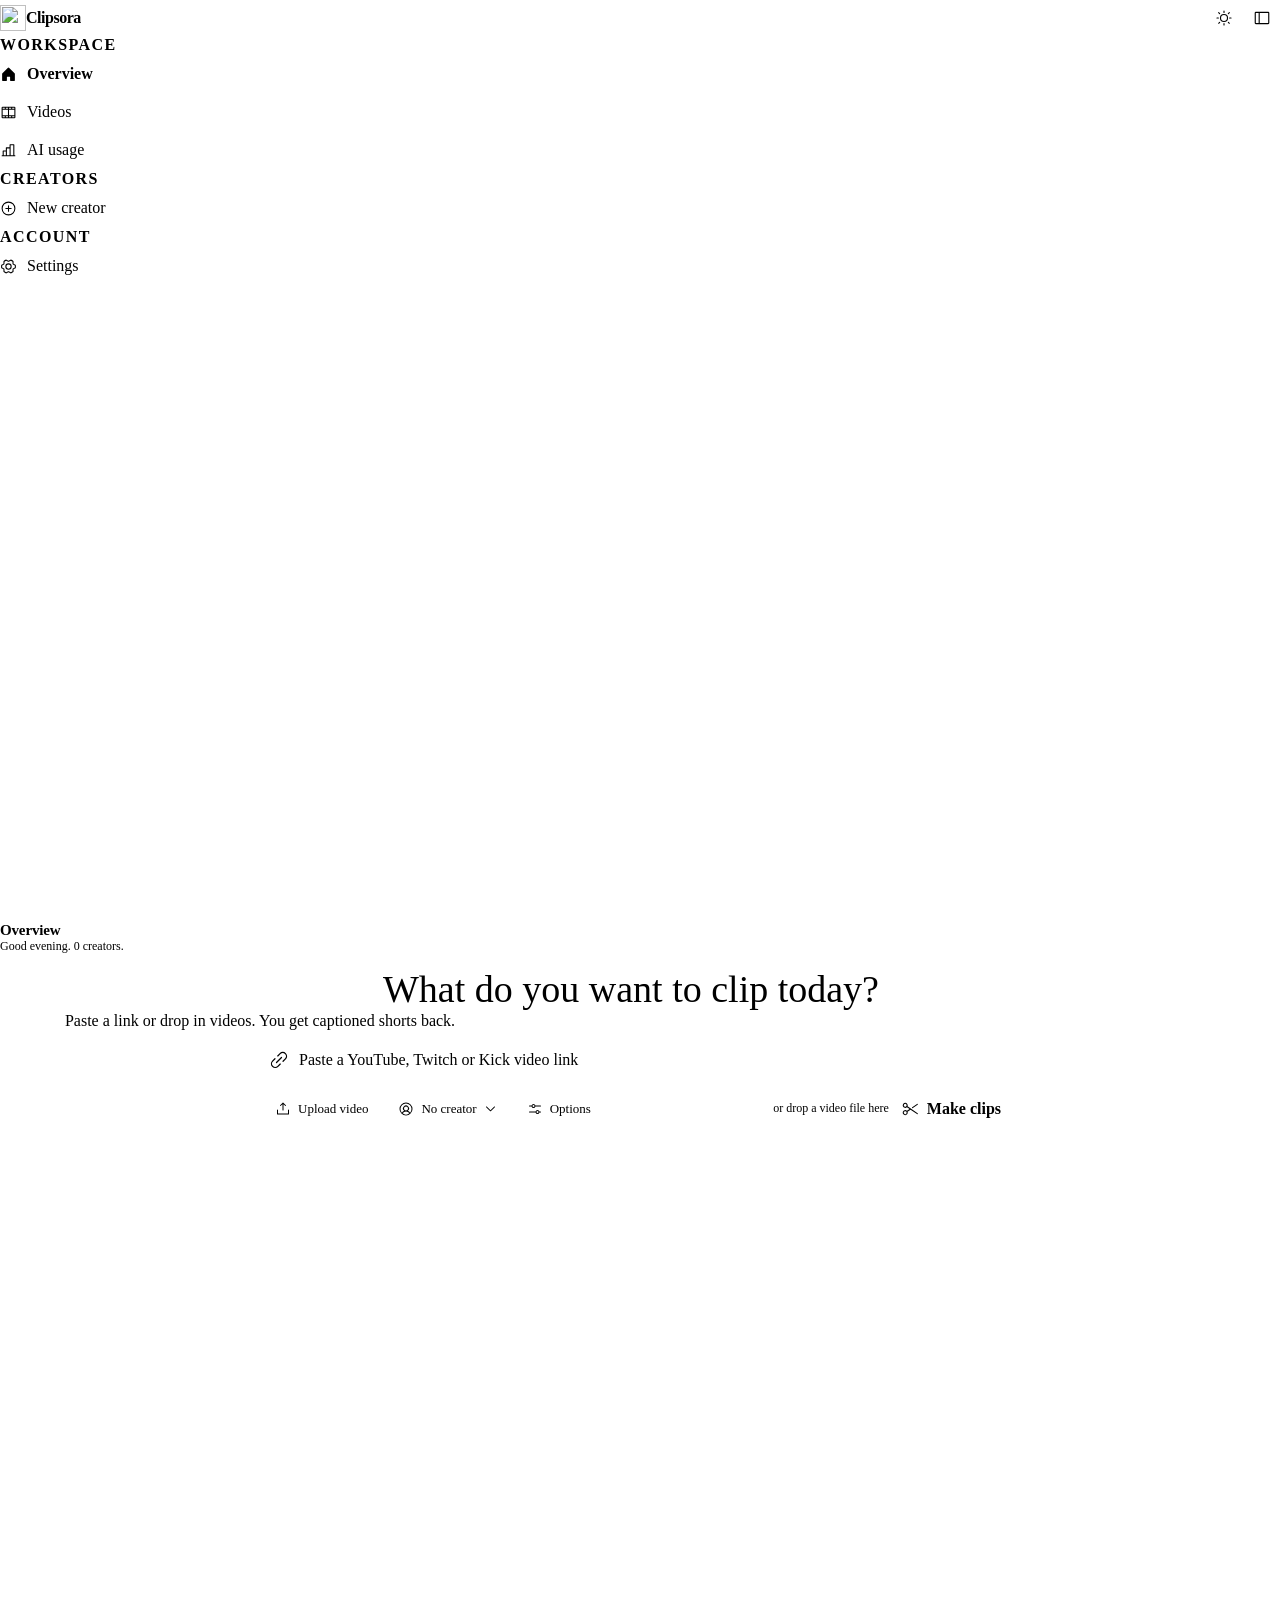
==== web/index.html @ e8c0dcb3 "Clipsora Self-hosted clipping studio: long videos and live streams in, captioned vertical clips out," ====
<!doctype html>
<html lang="en">
<head>
<meta charset="utf-8">
<meta name="viewport" content="width=device-width, initial-scale=1">
<script>/* Clipsora is dark first: until someone picks a theme it opens dark, and the choice is remembered. Set before anything is drawn, so the page never flashes the other colour. */try{var t=localStorage.getItem("pc-theme");if(t!=="light"&&t!=="dark")t="dark";document.documentElement.dataset.theme=t}catch(e){document.documentElement.dataset.theme="dark"}</script>
<title>Clipsora</title>
<link rel="icon" type="image/svg+xml" href="/brand/favicon.svg?v=2">
<link rel="preconnect" href="https://fonts.googleapis.com">
<link rel="preconnect" href="https://fonts.gstatic.com" crossorigin>
<link href="https://fonts.googleapis.com/css2?family=Inter:wght@400;500;600&family=Manrope:wght@500;600;700&family=DM+Serif+Display&family=JetBrains+Mono:wght@400;500&family=Archivo+Black&family=Anton&family=Poppins:wght@800&display=swap" rel="stylesheet">
<link rel="stylesheet" href="/assets/tokens.css?v=5">
<style>
/* Colour, radius and theme tokens live in /assets/tokens.css so every page reads the same values. */
*{box-sizing:border-box}
[hidden]{display:none!important}
html,body{height:100%}
body{margin:0;background:var(--frame);color:var(--text);font:var(--fs-body)/var(--lh-body) var(--font-sans);-webkit-font-smoothing:antialiased;overflow:hidden}
h1,h2,h3,h4,p{margin:0}
button,input,select,textarea{font:inherit;color:inherit}
svg{width:18px;height:18px;flex:none;fill:currentColor}
::selection{background:var(--brand-line)}
:focus-visible{outline:2px solid var(--accent);outline-offset:2px}
h1,h2,h3{letter-spacing:-.012em;font-family:var(--font-display)}
::-webkit-scrollbar{width:10px;height:10px}::-webkit-scrollbar-thumb{background:var(--hover);border-radius:999px;border:3px solid var(--surface)}

/* ---------- frame */
.app{display:grid;grid-template-columns:var(--rail) minmax(0,1fr);height:100vh}
.side{background:var(--frame);color:var(--frame-text);display:flex;flex-direction:column;height:100vh;padding:var(--sp-4) var(--sp-3) var(--sp-3);min-width:0}
.side-head{display:flex;align-items:center;justify-content:space-between;gap:var(--sp-3);padding:var(--sp-2) var(--sp-3) var(--sp-6)}
.side-head .logo{height:36px;width:auto;display:block}
.side-head .mark{display:none;width:34px;height:34px}
/* the product wordmark: the mark, then the name in the interface face so it always matches the theme */
.wordmark{display:flex;align-items:center;gap:var(--sp-2);font-family:var(--font-display);font-size:var(--fs-h3);font-weight:700;letter-spacing:-.03em;color:var(--frame-text);min-width:0}
.wordmark img{width:26px;height:26px;flex:none;display:block}
.wordmark span{overflow:hidden;text-overflow:ellipsis;white-space:nowrap}
.icon-btn{width:36px;height:36px;display:grid;place-items:center;border-radius:var(--r);border:0;background:transparent;color:var(--dim);cursor:pointer;flex:none}
.side .icon-btn{color:var(--frame-dim)}
.icon-btn:active{background:var(--muted)}.side .icon-btn:active{background:var(--frame-2)}
.nav{display:flex;flex-direction:column;gap:2px;overflow-y:auto;flex:1;min-height:0;scrollbar-width:none}
.nav::-webkit-scrollbar{display:none}
.nav h4{font-size:var(--fs-2xs);font-weight:600;letter-spacing:.09em;text-transform:uppercase;color:var(--frame-dim);padding:var(--sp-5) var(--sp-3) var(--sp-2)}
.nav-item{position:relative;display:flex;align-items:center;gap:10px;width:100%;min-height:36px;padding:0 var(--sp-3);border-radius:var(--r-sm);border:0;background:transparent;color:var(--frame-text);font-size:var(--fs-sm);font-weight:500;cursor:pointer;text-align:left}
.nav-item svg{width:17px;height:17px}
.nav-item svg{color:var(--frame-dim)}
.nav-item:active{background:var(--frame-2)}
.nav-item.on{background:var(--accent-soft);color:var(--accent-text);font-weight:600}
.nav-item.on::before{content:"";position:absolute;left:0;top:7px;bottom:7px;width:2px;border-radius:0 2px 2px 0;background:var(--accent)}
.nav-item.on svg{color:var(--accent)}
.label{flex:1;min-width:0;overflow:hidden;text-overflow:ellipsis;white-space:nowrap}
.count{font-size:11px;font-weight:600;padding:2px 8px;border-radius:999px;background:var(--frame-chip);color:var(--frame-text);white-space:nowrap}
.nav-item.on .count{background:var(--accent-line);color:var(--accent-text)}
.avatar{width:26px;height:26px;border-radius:50%;background:rgba(var(--accent-rgb),.18);color:var(--accent-2);display:grid;place-items:center;font-size:11px;font-weight:700;flex:none;overflow:hidden}
img.avatar{object-fit:cover;background:var(--frame-hover)}
.tav{width:34px;height:34px;border-radius:50%;object-fit:cover;flex:none;background:var(--muted)}
#title{display:flex;align-items:center;gap:10px}
.chprev{display:flex;align-items:center;gap:12px;padding:10px 12px;border-radius:12px;background:var(--muted);animation:rise .25s ease both}
.chprev img,.chprev .ph{width:44px;height:44px;border-radius:50%;object-fit:cover;flex:none;background:var(--hover)}
.chprev b{display:block;font-size:14px;color:var(--text)}
.chprev span{font-size:12px;color:var(--faint)}
.chprev.bad{background:var(--bad-soft);color:var(--bad-text);font-size:13px}
.chprev .sk{width:120px}
.nav-item.on .avatar{background:var(--brand-ink);color:var(--brand)}
.nav-item.on img.avatar{background:var(--brand-ink)}
.live-dot{width:8px;height:8px;border-radius:50%;background:var(--live);animation:pulse 1.3s infinite;flex:none}
.side-foot{display:flex;flex-direction:column;gap:2px;padding-top:12px;border-top:1px solid var(--frame-line)}
.side-card{background:var(--frame-2);border-radius:var(--r);padding:12px 14px;margin-top:8px;font-size:12px;color:var(--frame-dim);display:flex;flex-direction:column;gap:7px}
.side-card div{display:flex;align-items:center;gap:9px}
.led{width:7px;height:7px;border-radius:50%;background:var(--good);flex:none}.led.no{background:var(--bad)}.led.mid{background:var(--brand)}
.plans-btn{margin-top:10px;width:100%;background:var(--frame-text);color:var(--brand-ink);border:0}
.scrim{display:none}

main{background:var(--bg);border:1px solid var(--line);margin:8px 8px 8px 0;border-radius:var(--r-lg);height:calc(100vh - 16px);overflow-y:auto;min-width:0;scrollbar-gutter:stable}
.topbar{position:sticky;top:0;z-index:5;background:var(--bg);display:flex;flex-wrap:wrap;align-items:center;gap:var(--sp-4);padding:var(--sp-3) var(--sp-7);min-height:60px;border-bottom:1px solid var(--line);transition:border-color .2s ease}
.topbar.stuck{border-color:var(--line)}
#vbanner:empty{display:none}
.upd{display:grid;gap:14px}
.upd ul{margin:0;padding-left:18px;display:grid;gap:4px;font-size:13px;color:var(--text);max-height:180px;overflow:auto}
.upd ul small{color:var(--dim)}
.upd .cmd{display:flex;gap:8px;align-items:center}
.upd .cmd code{flex:1;min-width:0;overflow-wrap:anywhere;font-size:12px;background:var(--muted);border-radius:8px;padding:9px 11px}
.upd h3{font-size:13px;font-weight:600;color:var(--text);margin:0}
.vb{display:flex;align-items:center;gap:12px;margin:12px 28px 0;padding:12px 12px 12px 16px;border-radius:12px;background:var(--brand-soft);color:var(--brand-text);font-size:14px;animation:rise .3s ease both}
.vb svg{width:18px;height:18px;flex:none;color:var(--brand-deep)}
.vb span{flex:1;min-width:0}
.vb b{color:var(--brand-text)}
@media (max-width:640px){.vb{margin:10px 16px 0;flex-wrap:wrap}}
.topbar .titles{flex:1;min-width:0}
#tpic:empty{display:none}
#tpic img,#tpic .avatar{width:42px;height:42px;border-radius:50%;object-fit:cover;display:block;font-size:15px}
#tpic span.avatar{background:var(--brand-soft);color:var(--brand-deep);display:grid;place-items:center;font-weight:700}
#tpic.live img,#tpic.live .avatar{padding:2px;background:var(--surface);border:2px solid var(--live)}
.topbar.tabbed{border-color:var(--line)}
.topbar.tabbed .titles{flex:0 1 auto;max-width:34%}
.topbar.tabbed #actions{margin-left:auto}
.utabs:empty{display:none}
.utabs{display:flex;gap:2px;padding:3px;background:var(--muted);border-radius:11px;overflow-x:auto;scrollbar-width:none}
@media (min-width:761px){.topbar.tabbed{position:sticky}.topbar.tabbed .utabs{position:absolute;left:50%;top:50%;transform:translate(-50%,-50%)}.topbar.tabbed .titles{max-width:calc(50% - 230px)}}
@media (max-width:760px){.utabs{order:5;flex-basis:100%;margin:2px 0 0;position:relative}.topbar.tabbed .titles{max-width:none;flex:1}}
.utabs .tabbtn{height:34px;padding:0 14px;border-radius:8px;background:transparent;color:var(--dim);font-size:13px;transition:background-color .18s ease,color .18s ease}
.utabs .tabbtn:hover{background:var(--hover);color:var(--text)}
.utabs .tabbtn::after{display:none}
.utabs .tabbtn.on{background:transparent;color:var(--text)}
.utabs .tabbtn{position:relative;z-index:1}
.utabs .ind{position:absolute;top:3px;bottom:3px;left:0;border-radius:8px;background:var(--brand);z-index:0;transition:transform .32s cubic-bezier(.3,.7,.2,1),width .32s cubic-bezier(.3,.7,.2,1)}
.utabs .tabbtn,.utabs .tabbtn svg,.utabs .tabbtn .n{transition:color .25s ease,background-color .25s ease}
.utabs .tabbtn.on svg{color:var(--text)}
.utabs .tabbtn .n{background:var(--muted);color:var(--dim)}
.utabs .tabbtn.on .n{background:var(--accent-soft);color:var(--accent-text)}
.rdot{flex:none;width:9px;height:9px;border-radius:50%;background:var(--surface)}
.btn .rdot.on{background:var(--live);animation:pulse 1.3s infinite}
/* live stream panel */
.stream{display:grid;grid-template-columns:minmax(0,1.65fr) minmax(250px,1fr);gap:14px;background:var(--frame);border-radius:16px;padding:12px;margin-bottom:22px;color:var(--frame-text);animation:rise .3s ease both}
.stream .player{position:relative;aspect-ratio:16/9;border-radius:10px;overflow:hidden;background:#000}
.stream iframe{position:absolute;inset:0;width:100%;height:100%;border:0}
.noembed{position:absolute;inset:0;display:flex;flex-direction:column;align-items:center;justify-content:center;gap:8px;padding:20px;text-align:center;background:var(--frame);color:var(--frame-text)}
.noembed .logo{width:40px;height:40px;border-radius:10px;display:grid;place-items:center;margin-bottom:4px}
.noembed .logo svg{width:22px;height:22px}
.noembed b{font-size:15px;color:var(--on-solid)}
.noembed span{font-size:13px;color:var(--faint-2);max-width:380px}
.noembed .btn{margin-top:6px}
.sinfo{display:flex;flex-direction:column;gap:12px;padding:6px 6px 4px 2px;min-width:0}
.sinfo .top{display:flex;align-items:center;gap:8px;flex-wrap:wrap}
.sinfo .logo{flex:none;width:28px;height:28px;border-radius:8px;display:grid;place-items:center}
.sinfo .logo svg{width:16px;height:16px}
.sinfo .lv{display:inline-flex;align-items:center;gap:6px;font-size:12px;font-weight:600;background:var(--live);color:var(--on-solid);padding:3px 10px;border-radius:999px}
.sinfo .lv i{width:6px;height:6px;border-radius:50%;background:var(--surface);animation:pulse 1.3s infinite}
.sinfo h3{font-size:16px;line-height:1.4;font-weight:600;color:var(--on-solid);display:-webkit-box;-webkit-line-clamp:3;-webkit-box-orient:vertical;overflow:hidden;overflow-wrap:anywhere}
.sinfo .by{font-size:12px;color:var(--faint-2);margin-top:-6px}
.sstats{display:grid;grid-template-columns:repeat(auto-fit,minmax(84px,1fr));gap:8px}
.sstats div{background:var(--frame-hover);border-radius:10px;padding:10px 12px}
.sstats b{display:block;font-size:17px;font-weight:700;color:var(--on-solid);letter-spacing:-.01em}
.sstats span{font-size:11px;color:var(--faint-2)}
.sinfo .cta{margin-top:auto;display:flex;flex-direction:column;gap:8px}
.sinfo .cta .btn{height:46px;width:100%;justify-content:center;font-size:15px}
.sinfo .cta small{font-size:12px;color:var(--faint-2);text-align:center}
.splat{display:flex;gap:4px;margin-left:auto}
.splat button{display:grid;place-items:center;width:30px;height:30px;border:0;border-radius:8px;background:var(--frame-hover);color:var(--faint-2);cursor:pointer;transition:background-color .15s ease}
.splat button:hover{background:rgba(255,255,255,.12)}
.splat button.on{background:rgba(var(--accent-rgb),.22)}
.splat svg{width:15px;height:15px}
@media (max-width:960px){.stream{grid-template-columns:1fr}}
.sbadge{display:inline-flex;align-items:center;gap:6px;margin-top:3px;font-size:11px;font-weight:600;padding:2px 8px 2px 7px;border-radius:999px;background:var(--muted);color:var(--dim)}
.sbadge i{width:6px;height:6px;border-radius:50%;background:currentColor}
.sbadge.live{background:var(--bad-soft);color:var(--bad-strong)}.sbadge.live i,.sbadge.rec i{animation:pulse 1.3s infinite}
.sbadge.rec{background:var(--live);color:var(--on-solid)}
.sbadge svg{width:12px;height:12px}
.sbadge{white-space:nowrap;max-width:100%}
.topbar .titles{overflow:hidden}
@media (max-width:560px){#tpic img,#tpic .avatar{width:36px;height:36px}.topbar #actions .btn[data-act=golive]{font-size:0;gap:0;width:38px;padding:0;justify-content:center}.topbar #actions .btn[data-act=golive] .rdot{width:12px;height:12px}}
.ttabs{display:inline-flex;gap:2px;padding:3px;background:var(--muted);border-radius:10px}
.ttabs .tabbtn{height:32px;padding:0 12px;border-radius:8px;font-size:13px;color:var(--dim)}
.ttabs .tabbtn::after{display:none}
.ttabs .tabbtn svg{width:16px;height:16px}
.ttabs .tabbtn:hover{background:var(--hover);color:var(--text)}
.ttabs .tabbtn.on{background:var(--brand-soft);color:var(--text)}
.ttabs .tabbtn.on .n{background:var(--surface)}
#actions{display:flex;align-items:center;gap:10px;flex-wrap:wrap;justify-content:flex-end}
#actions a.btn{text-decoration:none}
@media (max-width:560px){#actions .btn .long{display:none}}
@media (max-width:900px){.ttabs .tabbtn .lbl{display:none}.ttabs .tabbtn{padding:0 10px}}
/* channels in Setup */
.chans{display:flex;flex-direction:column;gap:8px}
.chan{display:flex;align-items:center;gap:12px;padding:10px 12px;border-radius:12px;background:var(--muted);min-height:64px}
.chan .logo{flex:none;width:36px;height:36px;border-radius:10px;display:grid;place-items:center}
.chan .logo svg{width:20px;height:20px}
.chan .pic{flex:none;width:40px;height:40px;border-radius:50%;object-fit:cover;background:var(--hover)}
.chan .who{flex:1;min-width:0}
.chan .who b{display:block;font-size:14px;color:var(--text);white-space:nowrap;overflow:hidden;text-overflow:ellipsis}
.chan .who span{font-size:12px;color:var(--faint)}
.chan input{flex:1;min-width:0}
.chan .main{display:inline-flex;align-items:center;gap:6px;font-size:12px;font-weight:600;color:var(--dim);cursor:pointer;white-space:nowrap}
.chan .main input{accent-color:var(--brand);width:15px;height:15px;flex:none}
.chan .sbadge{margin:0}
@media (max-width:640px){.chan{flex-wrap:wrap}.chan .main{order:5}}
.topbar h1{font-size:15px;font-weight:600;letter-spacing:-.01em;color:var(--text)}
.topbar p{font-size:12px;color:var(--dim);margin-top:0;overflow-wrap:anywhere}
.icon-btn.menu{display:none}
.content{padding:var(--sp-7) var(--sp-8) var(--sp-10);max-width:1320px;margin:0 auto}
.row{display:flex;gap:8px;flex-wrap:wrap;align-items:center}
.grow{flex:1}

/* ---------- collapsed sidebar */
.app.mini{grid-template-columns:76px minmax(0,1fr)}
.app.mini .side-head{flex-direction:column;padding:2px 0 18px}
.app.mini .wordmark span{display:none}
.app.mini .wordmark img{width:28px;height:28px}
.app.mini .label,.app.mini .count,.app.mini .nav h4,.app.mini .side-card,.app.mini .plans-btn{display:none}
.app.mini .nav-item{justify-content:center;padding:0}
.app.mini .nav-item .live-dot{position:absolute;margin:-20px -22px 0 0}
.avatar.ring{border:2px solid var(--live);padding:1px;background-clip:content-box}
img.avatar.ring{background:transparent}
.sb-tag{margin-left:auto;display:inline-flex;align-items:center;gap:5px;font-size:11px;font-weight:600;color:var(--bad-text);background:var(--bad-soft);padding:1px 7px 1px 6px;border-radius:var(--r-xs)}
.sb-tag i{width:6px;height:6px;border-radius:50%;background:currentColor;animation:pulse 1.3s infinite}
.sb-tag.rec{background:var(--live);color:var(--on-solid)}
.nav-item.on .sb-tag{background:var(--live);color:var(--on-solid)}
.app.mini .sb-tag{display:none}

/* ---------- buttons */
.btn{display:inline-flex;align-items:center;justify-content:center;gap:8px;height:var(--h);padding:0 var(--sp-5);border-radius:var(--r-sm);border:1px solid var(--line-2);background:var(--surface);color:var(--text);cursor:pointer;text-decoration:none;white-space:nowrap;font-weight:500;font-size:var(--fs-sm)}
.btn:active{background:var(--muted)}
.btn.primary{background:var(--accent);border-color:var(--accent);color:var(--accent-ink);font-weight:600}
.btn.primary:active{background:var(--brand-press);border-color:var(--brand-press)}
.btn.dark{background:var(--text);border-color:var(--text);color:var(--bg)}
.btn.dark svg{color:var(--brand)}
.btn.danger{background:var(--bad-soft);border-color:transparent;color:var(--bad)}
.btn.ghost{background:transparent;border-color:transparent;color:var(--dim)}
.btn.sm{height:32px;padding:0 11px;font-size:13px;gap:6px}
.btn.sm svg{width:16px;height:16px}
.btn.icon{width:32px;padding:0}
.btn.lg{height:44px;padding:0 20px;font-size:15px}
.btn:disabled{opacity:.45;cursor:default;pointer-events:none}

/* ---------- fields */
:where(input:not([type=checkbox],[type=radio],[type=file],[type=range]),select,textarea){width:100%;height:40px;padding:0 12px;background:var(--surface);border:1px solid var(--line-2);border-radius:var(--r);min-width:0;outline:none;transition:border-color var(--dur-1) ease}
:where(textarea){height:auto;padding:10px 12px;resize:vertical}
:where(input:not([type=checkbox],[type=radio],[type=file],[type=range]),select,textarea):hover{border-color:var(--line-2)}
:where(input:not([type=checkbox],[type=radio],[type=file],[type=range]),select,textarea):focus{background:var(--surface);border-color:var(--brand)}
input:not([type=checkbox],[type=radio],[type=range]):focus-visible,select:focus-visible,textarea:focus-visible{outline:none}
input::placeholder,textarea::placeholder{color:var(--faint)}
textarea{height:auto;padding:10px 12px;resize:vertical}
label.f{display:flex;flex-direction:column;gap:7px;font-size:12px;color:var(--dim);font-weight:600}
label.sw{display:flex;align-items:center;gap:12px;cursor:pointer;color:var(--text);font-weight:600}
label.sw input{appearance:none;width:38px;height:22px;border-radius:999px;background:var(--hover);position:relative;cursor:pointer;flex:none;margin:0}
label.sw input::after{content:"";position:absolute;top:3px;left:3px;width:16px;height:16px;border-radius:50%;background:var(--surface);transition:transform .15s}
label.sw input:checked{background:var(--brand)}label.sw input:checked::after{transform:translateX(16px)}
label.sw small{display:block;color:var(--dim);font-size:12px;font-weight:400}
label.ck{display:inline-flex;align-items:center;gap:8px;height:36px;padding:0 13px;border-radius:var(--r);cursor:pointer;background:var(--surface);border:1px solid var(--line-2);font-weight:500}
label.ck:has(input:checked){background:var(--brand-soft);border-color:var(--brand-line);color:var(--text)}
label.ck input{accent-color:var(--brand);margin:0}
[data-caption-style]:disabled{opacity:.45;cursor:default}
.fields{display:grid;grid-template-columns:repeat(auto-fit,minmax(210px,1fr));gap:18px}
.span{grid-column:1/-1}

/* ---------- surfaces */
.card{background:var(--surface);border:1px solid var(--line);border-radius:var(--r-lg);padding:var(--sp-6);margin-bottom:var(--sp-5)}
.card>h2,.card-head h2{font-size:15px;font-weight:600;color:var(--text)}
.card>h2{margin-bottom:4px}
.card>h2+.help{margin-bottom:18px}
.card-head{display:flex;align-items:flex-start;justify-content:space-between;gap:14px;flex-wrap:wrap;margin-bottom:18px}
.help,.sub{color:var(--dim);font-size:13px}
.tabs{display:flex;gap:4px;border-bottom:1px solid var(--line);margin-bottom:22px;overflow-x:auto;scrollbar-width:none}
.tabbtn{position:relative;display:inline-flex;align-items:center;gap:8px;height:46px;padding:0 14px;border:0;background:transparent;color:var(--faint);cursor:pointer;font-weight:600;font-size:14px;border-radius:10px 10px 0 0;white-space:nowrap}
.tabbtn svg{width:17px;height:17px}
.tabbtn .n{font-size:11px;font-weight:600;min-width:20px;padding:1px 7px;border-radius:999px;background:var(--muted);color:var(--dim);text-align:center;transition:background-color .15s ease,color .15s ease}
.tabbtn::after{content:"";position:absolute;left:12px;right:12px;bottom:-1px;height:3px;border-radius:3px 3px 0 0;background:var(--brand);opacity:0}
.tabbtn.on{color:var(--text)}
.tabbtn.on::after{opacity:1;animation:tabin .28s ease}
.tabbtn.on .n{background:var(--brand-soft);color:var(--text)}
.tabbtn.on svg{color:var(--brand)}
@keyframes tabin{from{transform:scaleX(.3);opacity:0}to{transform:none;opacity:1}}
.pill{display:inline-flex;align-items:center;gap:6px;font-size:12px;font-weight:600;padding:2px 9px;border-radius:999px;background:var(--muted);color:var(--dim);white-space:nowrap;text-decoration:none}
.pill.ok{color:var(--good);background:var(--good-soft)}
.pill.bad{color:var(--bad);background:var(--bad-soft)}
.pill.warn{color:var(--brand-deep);background:var(--brand-soft)}
.pill.live{color:var(--on-solid);background:var(--live)}
.pill.brand{color:var(--brand-ink);background:var(--brand)}
.dot{width:7px;height:7px;border-radius:50%;background:currentColor;animation:pulse 1.3s infinite}
@keyframes pulse{50%{opacity:.3}}
.empty{border:1px dashed var(--line-2);border-radius:var(--r-lg);background:var(--surface-2);padding:var(--sp-9) var(--sp-6);text-align:center;color:var(--dim);display:flex;flex-direction:column;align-items:center;gap:4px}
.empty img{width:56px;height:56px;margin-bottom:12px}
.empty b{display:block;color:var(--text);font-size:15px;font-weight:600}

/* ---------- home hero + composer */
.hero{position:relative;padding:var(--sp-8) var(--sp-7) var(--sp-6);text-align:center}
.hero .ga-bg{position:absolute;top:16px;bottom:-24px;left:0;width:100%;pointer-events:none;user-select:none;z-index:0;
  -webkit-mask-image:linear-gradient(to bottom,transparent 0%,black 14%,black 70%,transparent 100%);mask-image:linear-gradient(to bottom,transparent 0%,black 14%,black 70%,transparent 100%)}
.hero>:not(.ga-bg){position:relative;z-index:2}
#view{position:relative;z-index:1}
/* the one editorial serif line in the interface: the welcome over the composer */
.hero h2{font-family:var(--font-serif);font-size:clamp(27px,3.4vw,38px);font-weight:400;letter-spacing:0;color:var(--text);line-height:1.15;text-wrap:balance}
.hero>p{color:var(--dim);margin:var(--sp-3) auto var(--sp-6);max-width:520px;font-size:var(--fs-body)}
.composer{max-width:760px;margin:0 auto;background:var(--surface);border:1px solid var(--line-2);border-radius:var(--r-lg);text-align:left;transition:background-color .15s ease,border-color .15s ease}
.composer:has(#url:focus){border-color:var(--accent-2)}
.composer.compact{max-width:none;margin-bottom:28px;background:var(--muted)}
.composer.over{background:var(--brand-soft);border-color:var(--brand)}
.composer :focus-visible{outline:none}
.composer-input{position:relative;display:flex;align-items:center}
.composer-input>svg{position:absolute;left:18px;color:var(--faint);width:20px;height:20px;transition:color .15s ease}
.composer-input:focus-within>svg{color:var(--brand)}
.composer-input input,.composer-input input:focus{height:60px;border:0;background:transparent;padding:0 18px 0 48px;font-size:16px;border-radius:var(--r-lg) var(--r-lg) 0 0}
.composer-bar{display:flex;align-items:center;gap:6px;flex-wrap:wrap;padding:2px 10px 10px 12px}
.chip{display:inline-flex;align-items:center;gap:7px;height:34px;padding:0 12px;border-radius:999px;border:0;background:var(--muted);color:var(--dim);font-weight:500;font-size:13px;cursor:pointer;white-space:nowrap;transition:background-color .15s ease,color .15s ease}
.composer.compact .chip{background:var(--surface)}
.chip svg{width:16px;height:16px}
.chip:hover,.chip:focus-visible{background:var(--hover);color:var(--text)}
.chip.on,.pick.open .chip{background:var(--brand-soft);color:var(--text)}
.hint{font-size:12px;color:var(--faint);margin-right:6px}
.composer-bar{flex-wrap:nowrap}
.composer-bar .grow{display:none}
.composer-bar .hint{flex:1 1 0;min-width:0;text-align:right;overflow:hidden;white-space:nowrap;text-overflow:ellipsis}
@media (max-width:560px){.composer-bar{flex-wrap:wrap}}
.composer-opts{display:grid;grid-template-rows:0fr;opacity:0;transition:grid-template-rows .32s ease,opacity .25s ease}
.composer-opts.open{grid-template-rows:1fr;opacity:1}
.composer-opts>.og{min-height:0;overflow:hidden;padding:0 12px;transition:padding .32s ease}
.composer-opts.open>.og{padding-bottom:12px}
/* the three openings for a clip: the hook, the title it would be posted with, and what makes it different */
.vars{display:flex;flex-direction:column;gap:6px;margin-top:6px}
.var{display:grid;grid-template-columns:1fr auto;gap:2px 10px;align-items:center;padding:8px 10px;border:1px solid var(--line);border-radius:8px}
.var b{grid-column:1;font-size:13px;letter-spacing:.02em}
.var span{grid-column:1;font-size:12px;color:var(--dim)}
.var i{grid-column:1;font-size:11px;color:var(--dim);font-style:normal}
.var .btn{grid-column:2;grid-row:1 / span 3}

/* the caption editor: every word of the clip, small enough to see them all at once */
.capwords{display:flex;flex-wrap:wrap;gap:4px;max-height:200px;overflow:auto;padding:2px 0}
.capwords input{width:auto;min-width:54px;max-width:160px;padding:4px 6px;font-size:12px}

/* attachments: link preview and files */
.att{display:grid;grid-template-rows:0fr;transition:grid-template-rows .3s ease}
.att.has{grid-template-rows:1fr}
.att>div{min-height:0;overflow:hidden}
.att-in{display:flex;flex-direction:column;gap:8px;padding:0 12px 8px}
.lp{display:flex;align-items:center;gap:12px;padding:8px;border-radius:12px;background:var(--muted);animation:rise .28s ease both}
.composer.compact .lp{background:var(--surface)}
.lp .th{position:relative;flex:none;width:112px;aspect-ratio:16/9;border-radius:8px;overflow:hidden;background:var(--text)}
.lp .th img{width:100%;height:100%;object-fit:cover;display:block}
.lp .th .du{position:absolute;right:5px;bottom:5px;background:rgba(20,12,8,.82);color:var(--on-solid);font-size:11px;font-weight:600;padding:1px 6px;border-radius:6px}
.lp .tx{min-width:0;flex:1}
.lp .tx b{display:block;font-size:14px;font-weight:600;color:var(--text);white-space:nowrap;overflow:hidden;text-overflow:ellipsis}
.lp .tx span{display:block;font-size:12px;color:var(--faint);margin-top:2px;white-space:nowrap;overflow:hidden;text-overflow:ellipsis}
.lp .ok{flex:none;display:inline-flex;align-items:center;gap:6px;font-size:12px;font-weight:600;color:var(--good);background:var(--good-soft);padding:4px 10px;border-radius:999px}
.lp .ok svg{width:14px;height:14px}
.lp .ok.live{background:var(--live);color:var(--on-solid)}
.lp .ok.live i{width:6px;height:6px;border-radius:50%;background:var(--surface);animation:pulse 1.3s infinite}
.lp.bad{background:var(--bad-soft);color:var(--bad-text);font-size:13px;padding:10px 12px}
.lp.bad>span{flex:1;min-width:0}
.lp.bad b{display:block;font-weight:600;white-space:nowrap;overflow:hidden;text-overflow:ellipsis;color:var(--bad-text)}
.lp.wait .rm{margin-left:auto}
.lp.bad svg{width:16px;height:16px;flex:none}
.lp.wait .th,.sk{background:linear-gradient(90deg,var(--muted) 0%,var(--surface-2) 50%,var(--muted) 100%);background-size:200% 100%;animation:shimmer 1.2s linear infinite}
.sk{display:block;height:10px;border-radius:6px;margin:4px 0}
.lp{position:relative;overflow:hidden}
.lp .th video{width:100%;height:100%;object-fit:cover;display:block}
.lp .tx em{font-style:normal;color:var(--bad-text)}
.lp .ok.up{background:var(--brand-soft);color:var(--text);min-width:52px;justify-content:center}
.lp .rm{flex:none;width:30px;height:30px;border-radius:8px;border:0;background:transparent;color:var(--faint);display:grid;place-items:center;cursor:pointer;transition:background-color .15s ease,color .15s ease}
.lp .rm:hover,.lp .rm:focus-visible{background:var(--bad-soft);color:var(--bad-strong)}
.lp .rm svg{width:14px;height:14px}
.lp .pbar{position:absolute;left:0;bottom:0;height:3px;background:var(--brand);transition:width .2s ease}
.addrow{display:flex;align-items:center;gap:8px;width:100%;height:42px;padding:0 12px;border:0;border-radius:12px;background:transparent;color:var(--dim);font-size:13px;font-weight:600;cursor:pointer;transition:background-color .15s ease,color .15s ease;animation:rise .28s ease both}
.addrow:hover,.addrow:focus-visible{background:var(--brand-soft);color:var(--text)}
.addrow svg{width:16px;height:16px}
.addrow span{margin-left:auto;font-weight:500;color:var(--faint);font-size:12px}
@media (max-width:560px){.lp .th{width:88px}.lp .ok{display:none}}
.btn.primary:disabled{background:var(--hover);color:var(--faint-2);cursor:not-allowed}
@keyframes rise{from{opacity:0;transform:translateY(6px)}to{opacity:1;transform:none}}
@keyframes shimmer{from{background-position:200% 0}to{background-position:-200% 0}}
@keyframes spin{to{transform:rotate(360deg)}}
.working{margin-left:auto;display:inline-flex;align-items:center;gap:6px;font-size:11px;font-weight:600;color:var(--brand);background:rgba(var(--accent-rgb),.14);padding:2px 8px 2px 6px;border-radius:999px}
.working i{width:10px;height:10px;border-radius:50%;border:2px solid currentColor;border-right-color:transparent;animation:spin .8s linear infinite}
.nav-item.on .working{background:var(--accent-line);color:var(--accent-text)}
.app.mini .nav-item .working{display:none}

/* custom dropdown: a dark panel, no border or shadow needed against the white */
.pick{position:relative}
.pick .car{width:13px;height:13px;transition:transform .15s ease}
.pick.open .car{transform:rotate(180deg)}
.pick-menu{position:absolute;top:calc(100% + 6px);left:0;z-index:30;min-width:230px;max-height:280px;overflow:auto;background:var(--surface-2);border:1px solid var(--line-2);box-shadow:var(--shadow-2);border-radius:var(--r-lg);padding:var(--sp-2);
  opacity:0;visibility:hidden;transform:translateY(-6px);pointer-events:none;transition:opacity .18s ease,transform .18s ease,visibility .18s}
.pick.open .pick-menu{opacity:1;visibility:visible;transform:none;pointer-events:auto}
.pick-opt{display:flex;align-items:center;gap:10px;width:100%;padding:8px 10px;border:0;background:transparent;color:var(--text);border-radius:8px;font-size:13px;font-weight:500;text-align:left;cursor:pointer;transition:background-color .15s ease,color .15s ease}
.pick-opt:hover,.pick-opt:focus-visible{background:var(--frame-hover);color:var(--on-solid)}
.pick-new{display:flex;align-items:center;gap:10px;width:100%;margin-top:4px;padding:8px 10px;border:0;border-top:1px solid var(--frame-hover);border-radius:0 0 8px 8px;background:transparent;color:var(--accent-2);font-size:13px;font-weight:600;text-align:left;cursor:pointer;transition:background-color .15s ease,color .15s ease}
.pick-new:hover,.pick-new:focus-visible{background:rgba(var(--accent-rgb),.14);color:var(--accent-2)}
.pick-new .av{background:rgba(var(--accent-rgb),.18)}
.pick-empty{margin:6px 10px 4px;font-size:12px;line-height:1.45;color:var(--faint-2)}
img.av{object-fit:cover}
.pick-opt .av,.pick-new .av{flex:none;width:24px;height:24px;border-radius:7px;display:grid;place-items:center;font-size:11px;font-weight:700;background:rgba(var(--accent-rgb),.18);color:var(--accent-2)}
.pick-new .av svg,.pick-opt .av svg{width:14px;height:14px}
.pick-opt .tick{margin-left:auto;width:15px;height:15px;color:var(--brand);visibility:hidden}
.pick-opt[aria-selected=true] .tick{visibility:visible}
.pick-opt[aria-selected=true]{color:var(--on-solid)}

/* options panel */
.og{display:grid;grid-template-columns:repeat(2,minmax(0,1fr));gap:8px}
.ob{background:var(--muted);border-radius:12px;padding:12px 14px 14px;min-width:0}
.composer.compact .ob{background:var(--surface)}
.ob.wide{grid-column:1/-1}
.ot{font-size:12px;font-weight:600;color:var(--dim);margin-bottom:10px}
.ot.cap-head{display:flex;align-items:center;justify-content:space-between;gap:4px 8px;flex-wrap:wrap}
.cap-head label{display:inline-flex;align-items:center;gap:6px;cursor:pointer;color:var(--text)}
.cap-head input{accent-color:var(--brand);margin:0}
.nsteps{display:grid;grid-template-columns:repeat(3,minmax(0,1fr));gap:8px}
.nstep{display:flex;flex-direction:column;gap:6px;background:var(--surface);border-radius:10px;padding:10px 10px 8px}
.composer.compact .nstep{background:var(--muted)}
.nstep>span{font-size:12px;color:var(--faint)}
.nstep .ctl{display:flex;align-items:center;gap:6px}
.nstep .ctl button{flex:none;width:28px;height:28px;border-radius:8px;border:0;background:var(--muted);color:var(--text);display:grid;place-items:center;cursor:pointer;transition:background-color .15s ease,color .15s ease}
.composer.compact .nstep .ctl button{background:var(--surface)}
.nstep .ctl button:hover,.nstep .ctl button:focus-visible{background:var(--brand);color:var(--on-solid)}
.nstep .ctl button svg{width:14px;height:14px}
.nstep input,.nstep input:focus{flex:1;min-width:0;height:30px;padding:0;border:0;background:transparent;text-align:center;font-size:20px;font-weight:700;color:var(--text);-moz-appearance:textfield}
.nstep input::-webkit-inner-spin-button,.nstep input::-webkit-outer-spin-button,.range input::-webkit-inner-spin-button,.range input::-webkit-outer-spin-button{-webkit-appearance:none;margin:0}
.nstep .ctl i{font-style:normal;font-size:12px;color:var(--faint);width:10px}
.tiles3{display:grid;grid-template-columns:repeat(3,minmax(0,1fr));gap:8px}
.tile-o{display:flex;flex-direction:column;gap:7px;padding:6px 6px 8px;border:0;border-radius:10px;background:var(--surface);color:var(--dim);font-size:12px;font-weight:600;cursor:pointer;text-align:center;transition:background-color .15s ease,color .15s ease}
.composer.compact .tile-o{background:var(--muted)}
.tile-o:enabled:hover,.tile-o:focus-visible{background:var(--hover);color:var(--text)}
.tile-o[aria-pressed=true]{background:var(--brand-soft);color:var(--text)}
.cap-prev{height:54px;border-radius:7px;background:var(--frame);display:flex;align-items:center;justify-content:center;white-space:nowrap;overflow:hidden;font-size:14px;line-height:1;color:var(--on-solid);letter-spacing:0;-webkit-text-stroke:1px #000;paint-order:stroke fill}
.cap-prev b{font-weight:inherit}
.lay-prev{height:54px;border-radius:7px;background:var(--frame);display:grid;place-items:center}
.lay-prev .ph{position:relative;width:28px;height:48px;border-radius:4px;overflow:hidden;background:#4A3428}
.lay-prev .ph::before{content:"";position:absolute;inset:0;background:linear-gradient(160deg,#B4643A,#5E3A2A);filter:blur(3px);opacity:.75}
.lay-prev .ph i{position:absolute;left:0;right:0;top:50%;transform:translateY(-50%);height:16px;background:linear-gradient(135deg,var(--accent),var(--accent-2))}
.lay-prev.zoom .ph i{left:-6px;right:-6px;height:24px}
.lay-prev.crop .ph i,.lay-prev.left .ph i,.lay-prev.right .ph i,.lay-prev.gameplay .ph i{left:0;right:0;top:0;height:100%;transform:none}
.lay-prev.left .ph i{background:linear-gradient(90deg,var(--accent-2),var(--accent) 45%,#5E3A2A)}
.lay-prev.right .ph i{background:linear-gradient(270deg,var(--accent-2),var(--accent) 45%,#5E3A2A)}
.lay-prev.fit .ph{background:#000}.lay-prev.fit .ph::before{display:none}
.lay-prev.split .ph i{top:0;height:23px;transform:none}
.lay-prev.split .ph::before{inset:25px 0 0 0;filter:none;opacity:1;background:linear-gradient(135deg,var(--accent-2),var(--accent))}
.seg{display:flex;gap:4px;background:var(--surface);border-radius:10px;padding:4px}
.composer.compact .seg{background:var(--muted)}
.seg button{flex:1;display:flex;flex-direction:column;align-items:center;gap:1px;padding:7px 6px;border:0;border-radius:7px;background:transparent;color:var(--dim);font-size:13px;font-weight:600;cursor:pointer;transition:background-color .15s ease,color .15s ease}
.seg button small{font-size:11px;font-weight:500;color:var(--faint);transition:color .15s ease}
.seg button:hover,.seg button:focus-visible{background:var(--hover);color:var(--text)}
.seg button[aria-pressed=true]{background:var(--brand-soft);color:var(--text)}
.seg button[aria-pressed=true] small{color:var(--brand-text)}
.range{display:flex;align-items:center;gap:8px}
.range label{flex:1;display:flex;align-items:center;gap:6px;background:var(--surface);border-radius:10px;padding:0 10px;height:44px;font-size:12px;color:var(--faint);min-width:0}
.composer.compact .range label{background:var(--muted)}
.range input,.range input:focus{flex:1;min-width:0;height:40px;border:0;background:transparent;padding:0;font-size:15px;font-weight:600;color:var(--text);-moz-appearance:textfield}
.range>svg{width:14px;height:14px;color:var(--faint);flex:none}
@media (max-width:640px){.og{grid-template-columns:1fr}.nsteps{grid-template-columns:1fr}}

/* ---------- home blocks */
.tiles{display:grid;grid-template-columns:repeat(4,minmax(0,1fr));gap:16px;margin-bottom:16px}
.tile{background:var(--surface);border:1px solid var(--line);border-radius:var(--r-lg);padding:var(--sp-5) var(--sp-6);display:flex;flex-direction:column}
.tile i{width:32px;height:32px;border-radius:var(--r-sm);background:var(--brand-soft);color:var(--brand-deep);display:grid;place-items:center;margin-bottom:14px}
.tile i svg{width:18px;height:18px}
.tile b{font-size:26px;font-weight:600;letter-spacing:-.03em;font-variant-numeric:tabular-nums;color:var(--text);line-height:1.1}
.tile span{font-size:13px;color:var(--dim);margin-top:2px}
/* ---------- dashboard: four numbers, then the work, then the people ---------- */
.stat-row{display:grid;grid-template-columns:repeat(4,minmax(0,1fr));gap:var(--sp-4);margin-bottom:var(--sp-5)}
.stat{display:flex;align-items:center;gap:var(--sp-4);background:var(--surface);border:1px solid var(--line);border-radius:var(--r-lg);padding:var(--sp-5)}
.stat-ico{flex:none;width:38px;height:38px;border-radius:var(--r);background:var(--accent-soft);color:var(--accent);display:grid;place-items:center}
.stat-ico svg{width:var(--icon);height:var(--icon)}
.stat-tx{min-width:0;display:flex;flex-direction:column;gap:1px}
.stat-tx b{font-size:26px;font-weight:600;letter-spacing:-.03em;line-height:1.1;font-variant-numeric:tabular-nums;color:var(--text)}
.stat-tx span{font-size:var(--fs-xs);color:var(--dim)}
.stat-tx .stat-bad{color:var(--bad);font-weight:600}
.dash-grid{display:grid;grid-template-columns:minmax(0,1.85fr) minmax(300px,1fr);gap:var(--sp-5);align-items:stretch;margin-bottom:var(--sp-5)}
.dash-grid>.card{margin-bottom:0}
.sec-head{display:flex;align-items:flex-start;justify-content:space-between;gap:var(--sp-4);flex-wrap:wrap;margin-bottom:var(--sp-5)}
.sec-head h2{font-size:var(--fs-h2);font-weight:600;color:var(--text)}
.sec-head p{font-size:var(--fs-sm);color:var(--dim);margin-top:2px}
.home-grid{display:grid;grid-template-columns:minmax(0,1.9fr) minmax(300px,1fr);gap:16px;align-items:stretch}
.home-grid>.card:first-child{display:flex;flex-direction:column}
.home-grid>.card:first-child .chart{margin-top:auto}
.steps.across{display:grid;grid-template-columns:repeat(auto-fit,minmax(260px,1fr))}
.home-grid>.card{margin-bottom:0}
.home-grid+.card,.home-grid+.card+.card{margin-top:16px}
.home-grid .ai-home{margin-bottom:0}
.kpis{display:flex;gap:24px;flex-wrap:wrap}
.kpi b{display:block;font-size:20px;font-weight:600;letter-spacing:-.02em;color:var(--text);font-variant-numeric:tabular-nums}
.kpi span{font-size:12px;color:var(--dim)}
.legend{display:flex;gap:16px;font-size:12px;color:var(--dim);margin:2px 0 12px}
.legend i{width:10px;height:10px;border-radius:3px;display:inline-block;margin-right:6px;vertical-align:-1px}
.chart{width:100%;height:auto;display:block}
.chart .gl{stroke:var(--line);stroke-width:1}
.chart text{font:11px "Geist","Segoe UI",sans-serif;fill:var(--faint)}
.chart .b1{fill:var(--brand)}.chart .b2{fill:var(--text)}
.chart .none{font-size:13px;fill:var(--dim)}
.steps{display:flex;flex-direction:column;gap:8px}
.step{display:flex;gap:12px;align-items:center;width:100%;text-align:left;padding:12px;border-radius:var(--r);background:var(--muted);border:0;cursor:pointer}
.step:active{background:var(--line)}
.set-layout{display:grid;grid-template-columns:240px minmax(0,1fr);gap:32px;align-items:start}
.set-nav{position:sticky;top:76px;display:flex;flex-direction:column;gap:2px}
.set-link{display:flex;gap:12px;align-items:flex-start;padding:10px 12px;border-radius:10px;color:var(--dim);text-decoration:none;transition:background-color .15s ease,color .15s ease}
.set-link svg{flex:none;width:18px;height:18px;margin-top:2px}
.set-link b{display:block;font-size:14px;font-weight:600;color:var(--text)}
.set-link small{display:block;font-size:12px;color:var(--faint);line-height:1.4}
.set-link:hover{background:var(--muted)}
.set-link.on{background:var(--brand-soft)}.set-link.on svg{color:var(--brand-deep)}.set-link.on b{color:var(--text)}
.set-body{min-width:0;animation:rise .25s ease both}
.ai-form{display:grid;gap:18px;max-width:560px}
.ai-form select{width:100%}
.ai-form .with{display:flex;gap:8px}.ai-form .with input{flex:1;min-width:0}
.ai-form .hint{font-size:12px;font-weight:400;color:var(--dim)}
.ai-form .hint a{color:var(--brand-deep);font-weight:600}
.ai-form .hint a:hover{color:var(--text)}
.ai-state{display:flex;align-items:center;gap:10px;flex-wrap:wrap;margin-bottom:18px}
.set-sec{padding:0 0 26px;margin-bottom:26px;border-bottom:1px solid var(--line)}
.set-sec:last-child{border-bottom:0}
.set-sec h2{font-size:17px;color:var(--text);margin-bottom:4px}
.set-sec .help{margin-bottom:16px}
.set-load{padding:40px 0;color:var(--faint)}
.fields.narrow{max-width:420px;grid-template-columns:1fr}
.prof{display:flex;align-items:center;gap:14px;margin-bottom:18px}
.prof-pic{width:56px;height:56px;font-size:22px;border-radius:50%;object-fit:cover;color:var(--on-solid)}
.prof b{display:block;font-size:16px;color:var(--text)}.prof span{font-size:13px;color:var(--dim)}
.kv{margin:0 0 12px;border-top:1px solid var(--line)}
.kv div{display:grid;grid-template-columns:180px 1fr;gap:12px;padding:12px 0;border-bottom:1px solid var(--line)}
.kv dt{font-size:13px;color:var(--dim)}.kv dd{margin:0;font-size:14px;color:var(--text);display:flex;align-items:center;gap:8px;flex-wrap:wrap}
.apps{display:flex;flex-direction:column;gap:10px}
.appcard{display:flex;gap:14px;align-items:flex-start;padding:14px 16px;border:1px solid var(--line);border-radius:12px}
.applogo{flex:none;width:40px;height:40px;border-radius:10px;display:grid;place-items:center}
.applogo svg{width:22px;height:22px}
.apptx{flex:1;min-width:0}.apptx>b{display:block;font-size:15px;color:var(--text)}.apptx>span{font-size:13px;color:var(--dim)}
.appact{flex:none}
.appcard{flex-wrap:wrap}
.stor-path{display:flex;gap:8px;align-items:center;flex-wrap:wrap}
.stor-path code{flex:1 1 260px;min-width:0;overflow-wrap:anywhere;font-size:13px;background:var(--muted);border-radius:8px;padding:10px 12px}
.stor-bar{height:10px;border-radius:999px;background:var(--muted);overflow:hidden;margin:14px 0 6px}
.stor-bar i{display:block;height:100%;background:var(--brand);border-radius:999px}
.stor-bar.low i{background:var(--bad)}
.stor-nums{display:flex;justify-content:space-between;gap:12px;flex-wrap:wrap;font-size:13px;color:var(--dim)}
.stor-change{margin-top:16px;padding:14px 16px;border-radius:10px;background:var(--muted);display:grid;gap:12px}
.stor-change .with{display:flex;gap:8px}.stor-change .with input{flex:1;min-width:0}
.appsetup{flex-basis:100%;margin-top:4px;padding:14px 16px;border-radius:10px;background:var(--muted);display:grid;gap:12px}
.appsetup ol{margin:0;padding-left:18px;font-size:13px;color:var(--text);display:grid;gap:4px}
.appsetup a{color:var(--brand-deep);font-weight:600}
.appsetup a:hover{color:var(--text)}
.appsetup .copyrow{display:flex;gap:8px;align-items:center}
.appsetup .copyrow code{flex:1;min-width:0;overflow-wrap:anywhere;font-size:12px;background:var(--surface);border:1px solid var(--line-2);border-radius:8px;padding:8px 10px}
.appsetup .warnline{font-size:12px;color:var(--brand-deep)}
.appact{display:flex;gap:6px;align-items:center;flex-wrap:wrap;justify-content:flex-end}
.applist{display:flex;flex-direction:column;gap:6px;margin-top:10px}
.applist div{display:flex;align-items:center;gap:8px;flex-wrap:wrap}
.applist .btn{margin-left:auto}
@media (max-width:860px){.set-layout{grid-template-columns:1fr;gap:16px}.set-nav{position:static;flex-direction:row;overflow-x:auto}.set-link small{display:none}.set-link{flex:none}.kv div{grid-template-columns:1fr;gap:2px}}
.savebar{position:sticky;bottom:16px;z-index:4;display:flex;align-items:center;gap:10px;padding:10px 10px 10px 16px;margin-top:8px;border-radius:var(--r-lg);background:var(--surface-3);border:1px solid var(--line-2);box-shadow:var(--shadow-2);color:var(--text);opacity:0;transform:translateY(12px);pointer-events:none;transition:opacity .2s ease,transform .2s ease}
.savebar.on{opacity:1;transform:none;pointer-events:auto}
.savebar>span{flex:1;display:flex;align-items:center;gap:8px;font-size:14px;font-weight:500}
.savebar>span svg{width:16px;height:16px;color:var(--brand)}
.savebar .btn.ghost{color:var(--text);background:transparent;border-color:transparent}
.savebar .btn.ghost:hover{background:var(--frame-hover)}
.step .n{width:26px;height:26px;border-radius:999px;border:1px solid var(--line-2);background:var(--surface);display:grid;place-items:center;font-size:12px;font-weight:600;flex:none;color:var(--text)}
.step b{display:block;font-weight:600;color:var(--text)}
.step .d{font-size:12px;color:var(--dim)}
.step>svg{color:var(--faint);margin-left:auto}
.allset{display:flex;gap:12px;align-items:center;padding:14px;border-radius:var(--r);background:var(--good-soft);color:var(--good);font-weight:600}

/* ---------- jobs + clips */
.job{margin-bottom:36px}
.job-head{display:flex;gap:12px;align-items:flex-start;justify-content:space-between;margin-bottom:14px}
.jt{display:flex;gap:14px;align-items:center;min-width:0}
.jthumb{position:relative;flex:none;width:128px;aspect-ratio:16/9;border-radius:10px;overflow:hidden;background:var(--muted);display:grid;place-items:center;color:var(--faint)}
.jthumb img{width:100%;height:100%;object-fit:cover;display:block}
.jthumb>svg{width:22px;height:22px}
.jthumb .du{position:absolute;right:5px;bottom:5px;background:rgba(20,12,8,.82);color:var(--on-solid);font-size:11px;font-weight:600;padding:1px 6px;border-radius:6px}
@media (max-width:560px){.jthumb{width:92px}}
.job-head h3{font-size:15px;font-weight:600;overflow-wrap:anywhere;color:var(--text);display:-webkit-box;-webkit-line-clamp:2;-webkit-box-orient:vertical;overflow:hidden}
.bar{height:6px;background:var(--muted);border-radius:999px;overflow:hidden;margin:6px 0}
.bar i{display:block;height:100%;background:var(--brand);border-radius:999px;transition:width .8s ease}
.err{color:var(--bad);font-size:13px;overflow-wrap:anywhere;margin:6px 0}
.grid{display:grid;grid-template-columns:repeat(auto-fill,minmax(200px,1fr));gap:16px}
.clip{background:var(--surface);border:1px solid var(--line);border-radius:var(--r);overflow:hidden;display:flex;flex-direction:column}
.shot{position:relative;aspect-ratio:9/16;background:var(--frame);border:0;padding:0;cursor:pointer;display:block;width:100%;overflow:hidden}
.shot img{width:100%;height:100%;object-fit:cover;display:block}
.shot .veil{position:absolute;left:10px;bottom:10px}
.veil span{width:34px;height:34px;border-radius:50%;background:var(--brand);display:grid;place-items:center;color:var(--brand-ink)}
.veil svg{width:15px;height:15px;margin-left:2px}
.badge{position:absolute;top:10px;font-size:12px;font-weight:600;padding:2px 8px;border-radius:var(--r-sm);background:var(--surface);color:var(--text)}
.badge.l{left:10px}.badge.r{right:10px}
.badge.s-hi{background:var(--brand);color:var(--brand-ink)}.badge.s-mid{background:var(--brand-soft);color:var(--text)}
.making{position:absolute;inset:0;display:grid;place-items:center;text-align:center;padding:14px;color:var(--dim);font-size:13px;font-weight:500;background:linear-gradient(110deg,var(--muted) 30%,var(--surface-2) 50%,var(--muted) 70%);background-size:220% 100%;animation:shim 1.6s linear infinite}
@keyframes shim{to{background-position:-220% 0}}
.clip-body{padding:12px 14px;display:flex;flex-direction:column;gap:5px;flex:1}
.hook{font-weight:600;font-size:13px;color:var(--text)}
.ttl{color:var(--dim);font-size:13px;display:-webkit-box;-webkit-line-clamp:2;-webkit-box-orient:vertical;overflow:hidden}
.selck{display:inline-grid;place-items:center;width:28px;height:28px;border-radius:8px;cursor:pointer;flex:none;transition:background-color .15s ease}
.selck:hover{background:var(--brand-soft)}
.selck input{width:16px;height:16px;accent-color:var(--brand);cursor:pointer;margin:0}
.clip.picked{border-color:var(--brand)}
#selbar{position:fixed;left:50%;bottom:18px;transform:translateX(-50%);z-index:60;display:none;align-items:center;gap:8px;flex-wrap:wrap;justify-content:center;
  max-width:calc(100vw - 24px);padding:10px 12px 10px 18px;border-radius:14px;background:var(--frame);color:var(--frame-text);font-size:14px;border:1px solid var(--line)}
#selbar.on{display:flex}
#selbar b{font-weight:700;margin-right:6px}
#selbar .btn{background:transparent;color:var(--frame-text);border-color:var(--frame-line)}
#selbar .btn:hover{background:var(--frame-hover)}
#selbar .btn.primary{background:var(--brand);color:var(--text);border-color:var(--brand)}
#selbar .btn.primary:hover{background:var(--accent-hover)}
#selbar .btn.danger{color:var(--bad-text);border-color:var(--bad)}
#selbar .btn.danger:hover{background:var(--bad-soft)}
.danger-card{border-color:var(--bad-soft)}
.danger-card h2{color:var(--bad)}
.clip-foot{display:flex;gap:4px;align-items:center;margin-top:auto;padding-top:8px}

/* ---------- live */
.livecard{background:var(--surface);border:1px solid var(--bad-soft);border-radius:var(--r-lg);padding:var(--sp-6);margin-bottom:28px}
.lc-head{display:flex;gap:16px;align-items:flex-start;justify-content:space-between}
.lc-title{flex:1;min-width:0}
.lc-title h3{margin-top:8px;font-size:16px;line-height:1.4;color:var(--text);display:-webkit-box;-webkit-line-clamp:2;-webkit-box-orient:vertical;overflow:hidden;overflow-wrap:anywhere}
.lc-acts{flex:none;display:flex;gap:8px;align-items:center}
.lc-acts .btn{height:40px}
@media (max-width:900px){.lc-head{flex-direction:column}.lc-acts{width:100%}.lc-acts .btn{flex:1;justify-content:center}}
.stats{display:flex;gap:28px;flex-wrap:wrap;margin:18px 0}
.stat b{display:block;font-size:20px;font-weight:600;font-variant-numeric:tabular-nums;color:var(--text)}
.evbtn{display:inline-flex;align-items:center;gap:6px;height:30px;padding:0 8px 0 0;border:0;background:transparent;font:inherit;font-size:20px;font-weight:600;color:var(--text);cursor:pointer;border-radius:8px;transition:color .15s ease}
.evbtn:hover,.evpick.open .evbtn{color:var(--brand)}
.evbtn .car{width:14px;height:14px;color:var(--faint)}
.evpick .pick-menu{min-width:240px}
.pick-opt .ph{font-size:11px;color:var(--faint);margin-left:6px}
.stat .evpick .pick-opt .pl{font-size:13px;color:inherit}.stat .evpick .pick-opt .ph{font-size:11px;color:var(--faint)}.stat .evpick .evbtn .pv{font-size:20px;color:inherit}
.autonote{font-size:12px;color:var(--faint);margin:-8px 0 14px}.stat span{font-size:12px;color:var(--dim)}
.meters{display:grid;grid-template-columns:repeat(auto-fit,minmax(240px,1fr));gap:12px}
.meter{background:var(--muted);border-radius:var(--r);padding:12px 14px}
.meter h4{font-size:12px;color:var(--dim);font-weight:600;margin-bottom:9px}
.spark{display:flex;align-items:flex-end;gap:1px;height:46px}
.spark i{flex:1;background:var(--brand);min-height:2px;border-radius:1px}.spark.chat i{background:var(--good)}
.said{font-size:13px;color:var(--faint);height:76px;overflow:hidden;display:flex;flex-direction:column;justify-content:flex-end}
.said div:last-child{color:var(--text)}

/* ---------- tables + logs */
.scroll{overflow-x:auto}
table{width:100%;border-collapse:collapse}
th{text-align:left;font-size:12px;font-weight:500;color:var(--faint);padding:0 10px 10px;white-space:nowrap}
td{padding:12px 10px;border-top:1px solid var(--line);vertical-align:middle;overflow-wrap:anywhere}
td.num,th.num{text-align:right;font-variant-numeric:tabular-nums}
a.lnk{color:var(--text);text-decoration:none;font-weight:600}
.log{display:flex;flex-direction:column}
.log div{display:flex;gap:14px;padding:11px 0;font-size:13px}
.log div+div{border-top:1px solid var(--line)}
.log time{color:var(--faint);white-space:nowrap;flex:none;width:118px}

/* ---------- plans */
.plans{display:grid;grid-template-columns:repeat(auto-fit,minmax(200px,1fr));gap:12px}
.plan{position:relative;display:flex;flex-direction:column;gap:4px;padding:18px;border-radius:var(--r);background:var(--surface);border:1px solid var(--line-2);cursor:pointer;font-size:13px;color:var(--dim)}
.plan b{font-size:16px;font-weight:600;color:var(--text);margin-bottom:6px;display:flex;align-items:center;gap:8px}
.plan b svg{color:var(--brand)}
.plan em{position:absolute;top:16px;right:16px;font-style:normal;font-size:11px;font-weight:600;background:var(--text);color:var(--brand);padding:2px 8px;border-radius:999px}
.plan input{position:absolute;opacity:0;pointer-events:none}
.plan.on{background:var(--brand-soft);border-color:var(--brand)}
.plan:has(input:focus-visible){outline:2px solid var(--brand);outline-offset:2px}

/* ---------- dialogs + toasts */
dialog{border:1px solid var(--line);background:var(--surface);color:var(--text);border-radius:var(--r-xl);box-shadow:var(--shadow-2);padding:0;max-width:calc(100vw - 32px)}
dialog::backdrop{background:rgba(14,12,11,.42);animation:fadein .16s ease}
.dlg{padding:24px;width:450px;max-width:100%;display:flex;flex-direction:column;gap:14px}
.dlg h2{font-size:18px;font-weight:600;color:var(--text)}
.dlg-foot{display:flex;justify-content:flex-end;gap:8px;margin-top:4px}
/* the clip editor: the picture on the left with the clip's facts under it, every setting grouped into a card on
   the right, and the one action the person came for pinned to the bottom of that column */
.editor{display:grid;grid-template-columns:minmax(260px,360px) minmax(320px,470px);grid-template-rows:minmax(0,1fr);height:calc(100vh - 40px);max-height:calc(100vh - 40px);background:var(--surface)}
.editor .stage-col{background:var(--frame);display:flex;flex-direction:column;min-height:0;overflow:hidden}
.editor .stage{display:grid;place-items:center;flex:1;min-height:260px;padding:12px}
.editor video,.editor .stage img{max-width:100%;max-height:calc(100vh - 160px);aspect-ratio:9/16;object-fit:contain;display:block;border-radius:var(--r-lg);background:#000}
.editor .ed-facts{display:flex;flex-wrap:wrap;gap:6px;align-items:center;padding:10px 14px;border-top:1px solid var(--frame-line);color:var(--frame-dim);font-family:var(--font-mono);font-size:var(--fs-2xs);font-variant-numeric:tabular-nums;letter-spacing:-.02em}
.editor .panel{padding:0;min-height:0;overflow:hidden;display:grid;grid-template-rows:auto minmax(0,1fr) auto}
.ed-scroll{overflow:auto;display:flex;flex-direction:column;gap:var(--sp-4);padding:var(--sp-4) 0;min-height:0}
.editor h3{font-size:var(--fs-2xs);font-weight:600;letter-spacing:.08em;text-transform:uppercase;color:var(--faint);margin:0}
.editor .help{margin:0}
.editor textarea{min-height:92px;resize:vertical}
.ed-head{display:flex;align-items:flex-start;gap:var(--sp-4);padding:var(--sp-5) var(--sp-6) 0}
.ed-head .sub{margin:8px 0 0}
.ed-card{margin:0 var(--sp-6);border:1px solid var(--line);border-radius:var(--r-lg);padding:var(--sp-4);display:flex;flex-direction:column;gap:var(--sp-3);background:var(--surface)}
.ed-card:last-of-type{margin-bottom:var(--sp-4)}
.ed-card-h{display:flex;align-items:center;justify-content:space-between;gap:var(--sp-3);min-height:22px}
.ed-tc{font-family:var(--font-mono);font-size:var(--fs-xs);color:var(--dim);font-variant-numeric:tabular-nums;letter-spacing:-.02em}
.ed-note{font-size:var(--fs-xs);color:var(--faint);margin:0;line-height:1.45}
.ed-foot{padding:var(--sp-4) var(--sp-6) var(--sp-5);background:var(--surface);border-top:1px solid var(--line);display:flex;flex-direction:column;gap:var(--sp-2)}
.ed-foot .btn.primary{width:100%;height:var(--h-lg);justify-content:center}
.ed-foot .row{gap:var(--sp-2)}
.ed-foot .btn.ghost{flex:1;justify-content:center}
.two{display:grid;grid-template-columns:1fr 1fr;gap:10px}
.two > .f{display:flex;flex-direction:column;gap:7px;font-size:12px;color:var(--dim);font-weight:600}

/* choosing a look by seeing it: a name alone cannot tell Clean from Classic, so the clip editor opens the same
   samples the composer shows, grouped the same way */
.lookpick{position:relative}
.lp-btn{display:flex;align-items:center;gap:var(--sp-2);width:100%;height:var(--h);padding:0 6px;border:1px solid var(--line);border-radius:var(--r);background:var(--surface);color:var(--text);font:inherit;font-size:var(--fs-sm);cursor:pointer;text-align:left;transition:border-color var(--dur-1) ease,background-color var(--dur-1) ease}
.lp-btn:hover:not(:disabled){border-color:var(--line-2);background:var(--hover)}
.lp-btn:disabled{opacity:.5;cursor:default}
.lp-btn .lp-cur{flex:none;display:grid;place-items:center;min-width:50px}
.lp-btn .lp-name{flex:1;min-width:0;overflow:hidden;text-overflow:ellipsis;white-space:nowrap;font-weight:500}
.lp-btn .car{margin-left:auto;color:var(--faint);flex:none}
.lp-menu{position:absolute;z-index:4;top:calc(100% + 6px);left:0;right:auto;width:min(304px,86vw);max-height:min(56vh,380px);overflow:auto;background:var(--surface);border:1px solid var(--line-2);border-radius:var(--r-lg);padding:var(--sp-2);display:none}
.two > .f:last-child .lp-menu{left:auto;right:0}
.lookpick.open .lp-menu{display:block}
.lp-group + .lp-group{margin-top:var(--sp-2)}
.lp-grid{display:grid;grid-template-columns:repeat(2,minmax(0,1fr));gap:2px}
.lp-opt{display:flex;align-items:center;gap:6px;padding:4px 6px;border:1px solid transparent;border-radius:var(--r-sm);background:none;color:var(--text);font:inherit;font-size:var(--fs-xs);cursor:pointer;text-align:left}
.lp-opt:hover,.lp-opt:focus{background:var(--hover)}
.lp-opt:focus{outline:none}
.lp-opt:focus-visible{outline:2px solid var(--accent);outline-offset:-2px}
.lp-opt[aria-selected="true"]{border-color:var(--accent-line);background:var(--accent-soft)}
/* one sample, drawn by one function, used by the composer's library, the closed picker and its open list,
   so a style or a frame never looks like one thing here and another there */
.look-sample{flex:none;position:relative;display:grid;place-items:center;border-radius:var(--r-xs);background:#141612;overflow:hidden}
.look-sample.cap{width:46px;height:26px}
.look-sample.lay{width:22px;height:30px}
.look-sample.lay .lt{width:100%;height:100%;aspect-ratio:auto;border-radius:var(--r-xs)}
.look-sample.big{width:100%;height:58px}
.look-sample.big.lay .lt{width:auto;height:52px;aspect-ratio:9/16;border-radius:3px}
.look-sample b{line-height:1;font-weight:800}
.look-sample .dot{position:absolute;right:3px;bottom:3px;width:5px;height:5px;border-radius:50%}
.lp-opt > span:last-child{min-width:0;overflow:hidden;text-overflow:ellipsis;white-space:nowrap}
#toasts{position:fixed;right:20px;bottom:20px;display:flex;flex-direction:column;gap:8px;z-index:50}
.toast{background:var(--frame);color:var(--frame-text);border:1px solid var(--frame-2);border-radius:var(--r);padding:12px 16px;max-width:380px;animation:rise .2s ease;display:flex;gap:10px;align-items:center;font-weight:500}
.toast::before{content:"";width:8px;height:8px;border-radius:50%;background:var(--brand);flex:none}
.toast.ok::before{background:var(--good)}.toast.bad::before{background:var(--bad)}
.toast .rep{margin-left:auto;border:0;background:var(--frame-chip);color:var(--on-solid);font:inherit;font-size:12px;font-weight:600;padding:3px 9px;border-radius:6px;cursor:pointer;white-space:nowrap}
.toast .rep:hover{background:var(--frame-hover)}
.err .rep{margin-left:8px;border:0;background:transparent;color:inherit;font:inherit;font-weight:600;text-decoration:underline;cursor:pointer;padding:0}

.ntoast{display:flex;gap:12px;align-items:flex-start;width:340px;max-width:calc(100vw - 40px);padding:12px 12px 12px 12px;border-radius:12px;background:var(--surface);border:1px solid var(--line);color:var(--text);cursor:pointer;text-align:left;
  animation:ntin .35s cubic-bezier(.2,.8,.2,1) both;transition:background-color .15s ease}
.ntoast:hover{background:var(--surface-2)}
.ntoast.out{animation:ntout .25s ease forwards}
.ntoast i{flex:none;width:34px;height:34px;border-radius:9px;display:grid;place-items:center;background:var(--brand-soft);color:var(--brand-deep)}
.ntoast i svg{width:17px;height:17px}
.ntoast.k-expiry i{background:var(--brand-soft);color:var(--brand-text)}.ntoast.k-post i{background:var(--bad-soft);color:var(--bad-strong)}.ntoast.k-live i{background:var(--bad-soft);color:var(--live)}.ntoast.k-clips i{background:var(--good-soft);color:var(--good)}
.ntoast .tx{flex:1;min-width:0}
.ntoast b{display:block;font-size:13px;font-weight:600;color:var(--text);line-height:1.35}
.ntoast span{display:block;font-size:12px;color:var(--dim);margin-top:2px;overflow-wrap:anywhere}
.ntoast .x{flex:none;width:22px;height:22px;border:0;border-radius:6px;background:transparent;color:var(--faint);display:grid;place-items:center;cursor:pointer}
.ntoast .x:hover{background:var(--muted);color:var(--text)}
.ntoast .x svg{width:12px;height:12px}
@keyframes ntin{from{opacity:0;transform:translateX(24px) scale(.98)}to{opacity:1;transform:none}}
@keyframes ntout{to{opacity:0;transform:translateX(24px)}}
@keyframes rise{from{transform:translateY(8px);opacity:0}}

.me{display:flex;align-items:center;gap:8px;padding:10px 2px 0 6px;margin-top:8px;border-top:1px solid var(--frame-line)}
.me .me-pic{width:30px;height:30px;font-size:14px;object-fit:cover;text-shadow:0 1px 1px rgba(0,0,0,.15)}
.me-btn{flex:1;min-width:0;display:flex;align-items:center;gap:9px;padding:4px;margin:-4px;border:0;border-radius:7px;background:transparent;color:inherit;text-align:left;cursor:pointer;transition:background-color .15s ease}
.me-btn:hover,.me-btn[aria-expanded=true]{background:var(--frame-2)}
.bell{position:relative}
.bell .dotn{position:absolute;top:2px;right:1px;min-width:17px;height:17px;padding:0 4px;border-radius:999px;background:var(--live);color:var(--on-solid);font-size:10px;font-weight:700;display:grid;place-items:center;border:2px solid var(--frame)}
.pop{position:fixed;z-index:60;left:248px;bottom:12px;width:360px;max-width:calc(100vw - 24px);max-height:min(520px,calc(100vh - 100px));display:flex;flex-direction:column;background:var(--surface);border:1px solid var(--line);border-radius:14px;overflow:hidden;
  opacity:0;transform:translateY(8px);transition:opacity .18s ease,transform .18s ease}
.pop.open{opacity:1;transform:none}
@media (max-width:900px){.pop{left:12px!important;bottom:74px!important;z-index:80}}
.pop-head{display:flex;align-items:center;gap:8px;padding:14px 16px 10px}
.pop-head h3{font-size:15px;color:var(--text);flex:1}
.pop-head button{border:0;background:transparent;color:var(--dim);font-size:12px;font-weight:600;cursor:pointer;padding:4px 6px;border-radius:6px}
.pop-head button:hover{color:var(--text);background:var(--muted)}
.pop-list{overflow-y:auto;padding:0 6px 6px;scrollbar-width:thin}
.nt{display:flex;gap:12px;width:100%;padding:10px;border:0;border-radius:10px;background:transparent;text-align:left;cursor:pointer;transition:background-color .15s ease}
.nt:hover{background:var(--muted)}
.nt i{flex:none;width:32px;height:32px;border-radius:9px;display:grid;place-items:center;background:var(--brand-soft);color:var(--brand-deep)}
.nt i svg{width:16px;height:16px}
.nt.k-expiry i{background:var(--brand-soft);color:var(--brand-text)}.nt.k-post i,.nt.k-fail i{background:var(--bad-soft);color:var(--bad-strong)}.nt.k-live i{background:var(--bad-soft);color:var(--live)}.nt.k-clips i{background:var(--good-soft);color:var(--good)}
.nt .tx{flex:1;min-width:0}
.nt b{display:block;font-size:13px;font-weight:600;color:var(--text);line-height:1.35}
.nt span{display:block;font-size:12px;color:var(--dim);margin-top:2px;overflow-wrap:anywhere}
.nt small{display:block;font-size:11px;color:var(--faint);margin-top:3px}
.nt.new b::after{content:"";display:inline-block;width:7px;height:7px;border-radius:50%;background:var(--brand);margin-left:6px;vertical-align:middle}
.pop-empty{padding:28px 20px 34px;text-align:center;color:var(--faint);font-size:13px}
.pop-empty svg{width:28px;height:28px;color:var(--line-2);display:block;margin:0 auto 8px}
.pop.menu{width:240px;padding:6px}
.pop.menu button{display:flex;align-items:center;gap:10px;width:100%;padding:9px 10px;border:0;border-radius:8px;background:transparent;color:var(--text);font-size:14px;cursor:pointer;text-align:left;transition:background-color .15s ease}
.pop.menu button:hover{background:var(--muted)}
.pop.menu button svg{width:16px;height:16px;color:var(--dim)}
.pop.menu .who2{padding:8px 10px 10px;border-bottom:1px solid var(--line);margin-bottom:4px}
.pop.menu .who2 b{display:block;font-size:13px;color:var(--text)}.pop.menu .who2 span{font-size:12px;color:var(--faint);overflow-wrap:anywhere}
.pop.menu .danger{color:var(--bad-strong)}.pop.menu .danger svg{color:var(--bad-strong)}
.me .who{flex:1;min-width:0;display:flex;flex-direction:column;line-height:1.3}
.me .who b{font-size:13px;font-weight:600;overflow:hidden;text-overflow:ellipsis;white-space:nowrap}
.me .who span{font-size:12px;color:var(--frame-dim);overflow:hidden;text-overflow:ellipsis;white-space:nowrap}
.app.mini .me .who{display:none}.app.mini .me{flex-direction:column;padding:10px 0 0}

/* ---------- AI status and usage */
.ai-card{display:flex;align-items:center;gap:10px;width:100%;margin-top:6px;padding:8px;border-radius:8px;background:var(--frame-2);border:1px solid transparent;color:var(--frame-text);cursor:pointer;text-align:left}
.ai-card .ai-ic{flex:none;width:30px;height:30px;border-radius:7px;display:grid;place-items:center;background:rgba(var(--accent-rgb),.16);color:var(--brand)}
.ai-card .ai-ic svg{width:18px;height:18px}
.ai-card .ai-tx{flex:1;min-width:0;display:flex;flex-direction:column;line-height:1.25}
.ai-card small{font-size:12px;color:var(--frame-dim);font-weight:500}
.ai-card b{font-size:14px;font-weight:600;letter-spacing:-.01em;overflow:hidden;text-overflow:ellipsis;white-space:nowrap}
.ai-card .ai-n{font-size:12px;color:var(--frame-dim);white-space:nowrap;font-variant-numeric:tabular-nums}
.app.mini .ai-card{justify-content:center;padding:6px 0;background:transparent;border-color:transparent}
.app.mini .ai-card .ai-tx,.app.mini .ai-card .ai-n{display:none}
.ai-home{display:flex;flex-direction:column;background:var(--surface);color:var(--text);border-color:var(--line)}
.ai-home h2{font-size:13px;font-weight:500;color:var(--dim);margin-bottom:6px}
.ai-big{font-size:28px;font-weight:600;letter-spacing:-.02em;color:var(--text);line-height:1.15;overflow-wrap:anywhere}
.ai-sub{font-size:12px;color:var(--faint);margin:4px 0 14px;overflow-wrap:anywhere}
.ai-stats{display:flex;flex-direction:column;margin-bottom:16px;border-top:1px solid var(--line)}
.ai-stats div{display:flex;justify-content:space-between;align-items:baseline;padding:10px 0;border-bottom:1px solid var(--line)}
.ai-stats b{order:2;font-size:14px;font-weight:600;color:var(--text);font-variant-numeric:tabular-nums}
.ai-stats span{order:1;font-size:13px;color:var(--dim)}
.ai-home .row{margin-top:auto;display:flex;gap:8px;align-items:center}
.ai-home .row .btn{height:38px;border:0;background:transparent;color:var(--dim);padding:0 8px;font-size:14px}
.ai-home .row .btn:hover{color:var(--text);background:var(--muted)}

.stack{display:flex;flex-direction:column;gap:16px}
input[type=range]{-webkit-appearance:none;appearance:none;width:100%;height:6px;border-radius:999px;margin:8px 0 6px;cursor:pointer;
  background:linear-gradient(90deg,var(--brand) 0 var(--p,5%),var(--line) var(--p,5%) 100%)}
input[type=range]::-webkit-slider-thumb{-webkit-appearance:none;width:22px;height:22px;border-radius:50%;background:var(--surface);border:6px solid var(--brand)}
input[type=range]::-moz-range-thumb{width:12px;height:12px;border-radius:50%;background:var(--surface);border:6px solid var(--brand)}
.note{display:flex;gap:10px;align-items:flex-start;padding:12px 14px;border-radius:var(--r);background:var(--muted);color:var(--dim);font-size:13px;margin-top:14px}
.note svg{color:var(--brand-deep);margin-top:1px}
.split{display:grid;grid-template-columns:1fr 1fr;gap:16px}
.split>.card{margin-bottom:16px}
.hbar{display:flex;flex-direction:column;gap:12px}
.hbar-row .top{display:flex;justify-content:space-between;gap:10px;font-size:13px;margin-bottom:6px}
.hbar-row .top span:last-child{color:var(--dim);font-variant-numeric:tabular-nums;white-space:nowrap}
.hbar-row .track{height:8px;background:var(--muted);border-radius:999px;overflow:hidden}
.hbar-row .track i{display:block;height:100%;background:var(--brand);border-radius:999px}
.tiles.five{grid-template-columns:repeat(5,minmax(0,1fr))}

@keyframes spin{to{transform:rotate(360deg)}}

/* ---------- motion and hover: colour only, never size */
.btn,.nav-item,.chip,.step,.tabbtn,.icon-btn,label.ck,.clip,a.lnk,.ai-card,.veil span,td,label.sw input{transition:background-color .15s ease,border-color .15s ease,color .15s ease}
.btn:hover{background:var(--muted);border-color:var(--line-2)}
.btn.primary:hover{background:var(--accent-hover);border-color:var(--accent-hover)}
.btn.dark:hover{background:var(--dim);border-color:var(--dim)}
.btn.danger:hover{background:var(--bad-soft)}
.btn.ghost:hover{background:var(--muted);border-color:transparent;color:var(--text)}

.nav-item:hover{background:var(--frame-hover)}
.nav-item.on:hover{background:var(--accent-line)}
.icon-btn:hover{background:var(--muted);color:var(--text)}
.side .icon-btn:hover{background:var(--frame-2);color:var(--frame-text)}
.chip:hover{background:var(--muted);color:var(--text)}
.chip.on:hover,.pick.open .chip:hover{background:var(--brand-soft);color:var(--text)}
.step:hover{background:var(--hover)}
.tabbtn:hover{color:var(--text);background:var(--muted)}
label.ck:hover{border-color:var(--line-2)}
.clip:hover{border-color:var(--line-2)}
.shot:hover .veil span{background:var(--accent-hover)}
a.lnk:hover{color:var(--brand-deep)}
tr:hover>td{background:var(--surface-2)}
.ai-card:hover{background:var(--frame-2)}
.ai-card.on{border-color:rgba(var(--accent-rgb),.5)}
.app.mini .ai-card:hover{background:var(--frame-2)}
dialog[open]{animation:fadein .16s ease}
@keyframes fadein{from{opacity:0}}

/* ---------- responsive */
@media (max-width:1100px){.tiles,.tiles.five,.stat-row{grid-template-columns:repeat(2,minmax(0,1fr))}.home-grid,.split,.dash-grid{grid-template-columns:1fr}}
@media (max-width:900px){
  .app,.app.mini{grid-template-columns:1fr}
  .side{position:fixed;inset:0 auto 0 0;width:280px;z-index:30;transform:translateX(-100%);transition:transform .2s ease}
  .app.open .side{transform:none}
  .app.open .scrim{display:block;position:fixed;inset:0;background:rgba(30,22,18,.5);z-index:25}
  .app.mini .side-head .logo{display:block}.app.mini .side-head .mark{display:none}
  .app.mini .label,.app.mini .count,.app.mini .nav h4{display:revert}.app.mini .ai-card .ai-tx,.app.mini .me .who{display:flex}.app.mini .ai-card .ai-n{display:inline}.app.mini .me{flex-direction:row;padding:10px 4px 0 8px}.app.mini .ai-card{justify-content:flex-start;padding:12px;background:var(--frame-2)}
  .side-head .collapse{display:none}
  main{margin:0;border-radius:0;height:100vh}
  .icon-btn.menu{display:grid}
  .topbar{padding:10px 16px;min-height:52px}
  .hero{padding:32px 16px 40px}
  .content{padding:20px 16px 56px}
  .editor{grid-template-columns:1fr;grid-template-rows:auto minmax(0,1fr);height:calc(100vh - 24px);max-height:calc(100vh - 24px)}
  .editor .stage{flex:none;padding:8px}
  .editor video{max-height:30vh;width:auto}
  .ed-head{padding-top:var(--sp-4)}
  .editor .panel{padding:0 var(--sp-4)}
  .ed-card{margin-left:0;margin-right:0}
  .ed-head{padding-left:0;padding-right:0}
  .ed-foot{padding-left:0;padding-right:0}
}
@media (max-width:560px){.composer-bar .btn.primary{width:100%;height:42px}.topbar #actions .btn{height:34px;padding:0 10px;font-size:13px}.topbar h1{font-size:17px}.hero{padding:40px 14px 28px}.hero h2{font-size:26px}.hint{display:none}.tiles{gap:10px}.tile{padding:14px}.two{grid-template-columns:1fr}.stat-row{grid-template-columns:1fr 1fr;gap:10px}.stat{padding:var(--sp-4);gap:var(--sp-3)}.stat-ico{width:32px;height:32px}.stat-tx b{font-size:22px}}
/* ---------- guided tour: dims the page, cuts a soft-moving hole around what each step talks about */
#tour{position:fixed;inset:0;z-index:200}
.tr-block{position:absolute;inset:0}
.tr-dim{position:absolute;inset:0;background:rgba(20,14,11,.64);opacity:0;transition:opacity .3s ease}
.tr-ring{position:absolute;left:0;top:0;border:2px solid var(--brand);border-radius:14px;pointer-events:none;opacity:0;transition:opacity .25s ease}
.tr-card{position:absolute;left:0;top:0;width:400px;max-width:calc(100vw - 24px);background:var(--surface);border-radius:var(--r-lg);overflow:hidden;opacity:0;
  transition:transform .5s cubic-bezier(.22,.8,.24,1),opacity .3s ease;will-change:transform}
#tour.on .tr-dim,#tour.on .tr-card,.tr-ring.on{opacity:1}
.tr-art{background:var(--brand-soft);margin:8px 8px 0;border-radius:var(--r);height:132px;display:grid;place-items:center;overflow:hidden}
.tr-chips{display:flex;flex-wrap:wrap;justify-content:center;gap:8px;padding:0 46px}
.tr-chip{display:inline-flex;align-items:center;gap:7px;height:34px;padding:0 13px;border-radius:10px;background:var(--surface);color:var(--text);font-size:13px;font-weight:600;white-space:nowrap}
.tr-chip svg{width:16px;height:16px;color:var(--brand-deep)}
.tr-chip.on{background:var(--brand)}.tr-chip.on svg{color:var(--text)}
.tr-x{position:absolute;top:16px;right:16px;width:32px;height:32px;border-radius:50%;border:0;background:var(--surface);color:var(--text);display:grid;place-items:center;cursor:pointer;transition:background-color .15s ease}
.tr-x:hover{background:var(--brand-line)}
.tr-x svg{width:14px;height:14px}
.tr-body{padding:18px 22px 2px}
.tr-body h2{font-size:19px;font-weight:600;color:var(--text);letter-spacing:-.01em;padding-right:0}
.tr-body p{color:var(--dim);font-size:14px;margin-top:6px;min-height:63px}
.tr-chips,.tr-body h2,.tr-body p{animation:tr-in .45s cubic-bezier(.22,.8,.24,1) both}
.tr-body p{animation-delay:.05s}
.tr-foot{display:flex;align-items:center;gap:10px;padding:14px 22px 20px}
.tr-bar{width:64px;height:4px;border-radius:999px;background:var(--line-2);overflow:hidden;flex:none}
.tr-bar i{display:block;height:100%;width:0;background:var(--text);border-radius:999px;transition:width .5s cubic-bezier(.22,.8,.24,1)}
.tr-n{font-size:13px;color:var(--dim);font-variant-numeric:tabular-nums;white-space:nowrap}
.tr-grow{flex:1}
.tr-back{width:40px;height:40px;border-radius:var(--r);border:0;background:var(--muted);color:var(--text);display:grid;place-items:center;cursor:pointer;flex:none;transition:background-color .15s ease,opacity .2s ease}
.tr-back svg{transform:rotate(180deg)}
.tr-back:hover{background:var(--hover)}
.tr-back[disabled]{opacity:0;pointer-events:none}
.tr-foot .btn{height:40px;padding:0 16px}
@keyframes tr-in{from{opacity:0;transform:translateY(6px)}}
@media (max-width:700px){.tr-art{height:92px}.tr-chips{gap:6px;padding:0 42px}.tr-chip{height:30px;font-size:12px;padding:0 10px}.tr-body{padding:14px 18px 0}.tr-body h2{font-size:17px}.tr-body p{min-height:0}.tr-foot{padding:12px 18px 16px}}
@media (max-height:700px){.tr-art{display:none}.tr-body{padding-top:20px}.tr-body h2{padding-right:44px}.tr-x{background:var(--muted)}}
@media (prefers-reduced-motion:reduce){*{animation:none!important;transition:none!important}}
@media (max-width:640px){
  main#main{overflow-x:hidden}
  .hero h2{font-size:22px}
  .pick-menu{max-width:calc(100vw - 48px)}
  .content{padding:18px 14px 64px}
  .hero{padding:26px 14px 30px}.hero>p{font-size:14px;margin-bottom:16px}
  .grid{grid-template-columns:repeat(2,minmax(0,1fr));gap:10px}
  .jt{gap:10px;align-items:flex-start}.jthumb{width:76px;border-radius:8px}.jthumb .du{font-size:10px;right:4px;bottom:4px}
  .job-head h3{font-size:14px}.job-head .sub{font-size:12px;display:-webkit-box;-webkit-line-clamp:2;-webkit-box-orient:vertical;overflow:hidden}
  .utabs{display:flex}.utabs .tabbtn{flex:1;justify-content:center;padding:0 8px}
  .card{padding:16px}.card-head{flex-wrap:wrap;gap:10px}.card-head .btn{width:100%;justify-content:center}
  .scroll table:not(.stack){min-width:560px}
  table.stack,table.stack tbody{display:block}
  table.stack tr:first-child{display:none}
  table.stack tr{display:grid;grid-template-columns:1fr auto;gap:6px 12px;padding:12px 0;border-top:1px solid var(--line)}
  table.stack td{display:flex;flex-direction:column;gap:2px;padding:0;border:0;font-size:13px;text-align:left!important}
  table.stack td::before{content:attr(data-l);font-size:11px;color:var(--faint)}
  table.stack td.c-main{grid-column:1/-1;order:-1;font-weight:600;color:var(--text)}
  table.stack td.c-main::before,table.stack td.c-act::before,table.stack td:empty{display:none}
  table.stack td.c-act{grid-column:1/-1}
  .lc-acts{flex-wrap:wrap}.stream{padding:8px;gap:10px}
  .set-sec h2{font-size:16px}
  .ai-big{font-size:24px}
}

/* timecodes and ids read as data, not prose: one monospaced face, always tabular */
.lp .th .du,.jthumb .du,.log time,.editor .tc{font-family:var(--font-mono);font-variant-numeric:tabular-nums;letter-spacing:-.02em}

/* ---------- the caption and layout libraries ---------- */
.libcat{margin-bottom:var(--sp-3)}
.libcat-h{font-size:var(--fs-2xs);font-weight:600;letter-spacing:.07em;text-transform:uppercase;color:var(--faint);margin-bottom:6px}
.libgrid{display:grid;grid-template-columns:repeat(auto-fill,minmax(116px,1fr));gap:8px}
.styletile,.laytile{display:flex;flex-direction:column;align-items:center;gap:6px;padding:8px 6px;border:1px solid var(--line);border-radius:var(--r);background:var(--surface);cursor:pointer;transition:border-color var(--dur-1) ease,background-color var(--dur-1) ease}
.styletile:hover,.laytile:hover{border-color:var(--line-2);background:var(--surface-2)}
.styletile[aria-pressed=true],.laytile[aria-pressed=true]{border-color:var(--accent);background:var(--accent-soft)}
.st-name{font-size:11px;color:var(--dim);text-align:center;overflow:hidden;text-overflow:ellipsis;white-space:nowrap;max-width:100%}
/* layout thumbnails: a small frame with the parts of each composition sketched in */
.lt{position:relative;display:block;width:26px;height:44px;border-radius:3px;overflow:hidden;background:var(--accent-soft)}
.lt .m{position:absolute;inset:0;background:linear-gradient(160deg,var(--olive),var(--accent))}
.lt-blur .m{inset:0 22%}
.lt-letterbox .m{inset:22% 0}
.lt-brand .m{inset:0 0 22% 0}
.lt-brand .bar,.lt-letterbox .bar{position:absolute;left:0;right:0;bottom:0;height:22%;background:var(--frame-3)}
.lt-letterbox .bar{bottom:auto;top:0}
.lt-split-h .m{inset:0 50% 0 0}
.lt-split-h .half{position:absolute;inset:0 0 0 50%;background:linear-gradient(160deg,var(--accent),var(--olive))}
.lt-split-v .m{inset:0 0 50% 0}
.lt-split-v .half{position:absolute;inset:50% 0 0 0;background:linear-gradient(160deg,var(--accent),var(--olive))}
.lt-pip .s{position:absolute;width:38%;height:24%;border-radius:2px;background:var(--accent-2);border:1px solid var(--surface)}
.lt-pip .s.top-right{top:4px;right:4px}.lt-pip .s.top-left{top:4px;left:4px}
.lt-pip .s.bottom-right{bottom:4px;right:4px}.lt-pip .s.bottom-left{bottom:4px;left:4px}
.lt-reframe .dot{position:absolute;left:50%;top:42%;width:8px;height:8px;margin:-4px 0 0 -4px;border-radius:50%;background:var(--surface);border:1px solid var(--accent)}
.cust{margin-top:var(--sp-3);border-top:1px solid var(--line);padding-top:var(--sp-3)}
.cust summary{cursor:pointer;font-size:var(--fs-xs);font-weight:600;color:var(--dim)}
.cust[open] summary{color:var(--text);margin-bottom:var(--sp-3)}
.laydesc{font-size:var(--fs-xs);color:var(--dim);margin:var(--sp-2) 0}
.crow{display:grid;grid-template-columns:repeat(auto-fit,minmax(124px,1fr));gap:var(--sp-3);align-items:end}
.crow.end{grid-template-columns:1fr;justify-items:start;margin-top:var(--sp-3)}
.crow label.f{font-size:var(--fs-2xs)}
.crow .cval{font-size:var(--fs-2xs);color:var(--faint);font-variant-numeric:tabular-nums}
.crow input[type=color]{padding:0;height:30px;cursor:pointer}

/* ---------- phones: the page title gets its own line, and a banner stacks its buttons under its words ---------- */
@media (max-width:640px){
  .topbar #actions{order:6;flex-basis:100%;justify-content:flex-start}
  .vb{flex-direction:column;align-items:flex-start;gap:10px}
  .vb .btn{width:100%}
  .hero .ga-bg{display:none}
  .hero{padding-bottom:var(--sp-4)}
  .wordmark span{display:inline}
}

/* ---------- light or dark ---------- */
.headbtns{display:flex;align-items:center;gap:2px;flex-shrink:0}
.theme svg:nth-child(2){display:none}
html[data-theme="dark"] .theme svg:nth-child(1){display:none}
html[data-theme="dark"] .theme svg:nth-child(2){display:block}
/* On a phone the sidebar is a drawer, so the same button waits in the top bar where it is always reachable. */
.mob{display:none}
@media (max-width:900px){.mob{display:inline-flex}.side-head .theme{display:none}
  /* the title gets one line on a phone, whatever else is in the bar, so the extra button cannot push it into a wrap */
  .topbar .titles{min-width:0}.topbar .titles h1{white-space:nowrap;overflow:hidden;text-overflow:ellipsis}.topbar .titles p{display:none}}
</style>
</head>
<body>
<div class="app" id="app">
  <aside class="side" aria-label="Sidebar">
    <div class="side-head"><a class="wordmark" href="/app" data-act="go" data-v="overview" title="Clipsora home" style="text-decoration:none"><img src="/brand/favicon.svg?v=2" alt=""><span>Clipsora</span></a>
      <span class="headbtns">
      <button class="icon-btn theme" data-act="theme" id="themeBtn" aria-label="Light or dark theme" title="Light or dark"></button>
      <button class="icon-btn collapse" data-act="collapse" id="collapseBtn" aria-label="Collapse sidebar"></button></span></div>
    <nav class="nav" id="nav" aria-label="Main"></nav>
    <div class="side-foot" id="foot"></div>
  </aside>
  <div class="scrim" data-act="menu"></div>
  <main id="main">
    <header class="topbar"><button class="icon-btn menu" data-act="menu" id="menuBtn" aria-label="Open menu"></button>
      <button class="icon-btn theme mob" data-act="theme" aria-label="Light or dark theme" title="Light or dark"></button>
      <span id="tpic"></span><div class="titles"><h1 id="title"></h1><p id="subtitle"></p></div><nav class="utabs" id="utabs" role="tablist" aria-label="Creator sections"></nav><div class="row" id="actions"></div></header>
    <div id="vbanner"></div>
    <div id="heroSlot"></div>
    <div class="content" id="view"></div>
  </main>
</div>
<dialog id="clipdlg"></dialog>
<dialog id="formdlg"></dialog>
<input type="file" id="file" accept="video/*" multiple hidden>
<div id="toasts" role="status" aria-live="polite"></div>
<div class="pop" id="bellpop" role="dialog" aria-label="Notifications" hidden></div>
<div class="pop menu" id="acctpop" role="menu" hidden></div>

<script src="/assets/gradient-ascii.js"></script>
<script>
/* ============================================================ helpers */
const $ = (s, r = document) => r.querySelector(s);
const $$ = (s, r = document) => [...r.querySelectorAll(s)];
const esc = s => String(s ?? "").replace(/[&<>"']/g, c => ({"&":"&amp;","<":"&lt;",">":"&gt;",'"':"&quot;","'":"&#39;"}[c]));
const I = {
 "sun": '<circle cx="128" cy="128" r="50" fill="none" stroke="currentColor" stroke-width="16"/><path d="M128 28v20M128 208v20M28 128h20M208 128h20M52 51l14 14M190 189l14 14M204 51l-14 14M66 189l-14 14" stroke="currentColor" stroke-width="16" stroke-linecap="round"/>',
 "moon": '<path d="M216 152A96 96 0 1 1 104 40a80 80 0 0 0 112 112z" fill="none" stroke="currentColor" stroke-width="16" stroke-linejoin="round"/>',
 "github": "<path fill-rule=\"evenodd\" transform=\"scale(16)\" d=\"M8 0C3.58 0 0 3.58 0 8c0 3.54 2.29 6.53 5.47 7.59.4.07.55-.17.55-.38 0-.19-.01-.82-.01-1.49-2.01.37-2.53-.49-2.69-.94-.09-.23-.48-.94-.82-1.13-.28-.15-.68-.52-.01-.53.63-.01 1.08.58 1.23.82.72 1.21 1.87.87 2.33.66.07-.52.28-.87.51-1.07-1.78-.2-3.64-.89-3.64-3.95 0-.87.31-1.59.82-2.15-.08-.2-.36-1.02.08-2.12 0 0 .67-.21 2.2.82.64-.18 1.32-.27 2-.27.68 0 1.36.09 2 .27 1.53-1.04 2.2-.82 2.2-.82.44 1.1.16 1.92.08 2.12.51.56.82 1.27.82 2.15 0 3.07-1.87 3.75-3.65 3.95.29.25.54.73.54 1.48 0 1.07-.01 1.93-.01 2.2 0 .21.15.46.55.38A8.013 8.013 0 0016 8c0-4.42-3.58-8-8-8z\"/>",
 "instagram": "<rect x=\"32\" y=\"32\" width=\"192\" height=\"192\" rx=\"56\" fill=\"none\" stroke=\"currentColor\" stroke-width=\"18\"/><circle cx=\"128\" cy=\"128\" r=\"42\" fill=\"none\" stroke=\"currentColor\" stroke-width=\"18\"/><circle cx=\"184\" cy=\"72\" r=\"13\"/>",
 "chat": "<path d=\"M128,24A104,104,0,0,0,36.18,176.88L24.83,210.93a16,16,0,0,0,20.24,20.24l34.05-11.35A104,104,0,1,0,128,24Zm0,192a87.87,87.87,0,0,1-44.06-11.81,8,8,0,0,0-6.54-.67L40,216,52.47,178.6a8,8,0,0,0-.66-6.54A88,88,0,1,1,128,216Zm12-88a12,12,0,1,1-12-12A12,12,0,0,1,140,128Zm-44,0a12,12,0,1,1-12-12A12,12,0,0,1,96,128Zm88,0a12,12,0,1,1-12-12A12,12,0,0,1,184,128Z\"/>",
 "bug": "<path d=\"M144,92a12,12,0,1,1,12,12A12,12,0,0,1,144,92ZM100,80a12,12,0,1,0,12,12A12,12,0,0,0,100,80Zm116,64A87.76,87.76,0,0,1,213,167l22.24,9.72A8,8,0,0,1,232,192a7.89,7.89,0,0,1-3.2-.67L207.38,182a88,88,0,0,1-158.76,0L27.2,191.33A7.89,7.89,0,0,1,24,192a8,8,0,0,1-3.2-15.33L43,167A87.76,87.76,0,0,1,40,144v-8H16a8,8,0,0,1,0-16H40v-8a87.76,87.76,0,0,1,3-23L20.8,79.33a8,8,0,1,1,6.4-14.66L48.62,74a88,88,0,0,1,158.76,0l21.42-9.36a8,8,0,0,1,6.4,14.66L213,89.05a87.76,87.76,0,0,1,3,23v8h24a8,8,0,0,1,0,16H216ZM56,120H200v-8a72,72,0,0,0-144,0Zm64,95.54V136H56v8A72.08,72.08,0,0,0,120,215.54ZM200,144v-8H136v79.54A72.08,72.08,0,0,0,200,144Z\"/>",
 "bulb": "<path d=\"M176,232a8,8,0,0,1-8,8H88a8,8,0,0,1,0-16h80A8,8,0,0,1,176,232Zm40-128a87.55,87.55,0,0,1-33.64,69.21A16.24,16.24,0,0,0,176,186v6a16,16,0,0,1-16,16H96a16,16,0,0,1-16-16v-6a16,16,0,0,0-6.23-12.66A87.59,87.59,0,0,1,40,104.49C39.74,56.83,78.26,17.14,125.88,16A88,88,0,0,1,216,104Zm-16,0a72,72,0,0,0-73.74-72c-39,.92-70.47,33.39-70.26,72.39a71.65,71.65,0,0,0,27.64,56.3A32,32,0,0,1,96,186v6h64v-6a32.15,32.15,0,0,1,12.47-25.35A71.65,71.65,0,0,0,200,104Z\"/>",
 "caret": "<path d=\"M213.66,101.66l-80,80a8,8,0,0,1-11.32,0l-80-80A8,8,0,0,1,53.66,90.34L128,164.69l74.34-74.35a8,8,0,0,1,11.32,11.32Z\"/>",
 "minus": "<path d=\"M224,128a8,8,0,0,1-8,8H40a8,8,0,0,1,0-16H216A8,8,0,0,1,224,128Z\"/>",
 "chart": "<path d=\"M224,200h-8V40a8,8,0,0,0-8-8H152a8,8,0,0,0-8,8V80H96a8,8,0,0,0-8,8v40H48a8,8,0,0,0-8,8v64H32a8,8,0,0,0,0,16H224a8,8,0,0,0,0-16ZM160,48h40V200H160ZM104,96h40V200H104ZM56,144H88v56H56Z\"/>",
 "film": "<path d=\"M216,40H40A16,16,0,0,0,24,56V200a16,16,0,0,0,16,16H216a16,16,0,0,0,16-16V56A16,16,0,0,0,216,40ZM40,88h80v80H40Zm96-16V56h32V72Zm-16,0H88V56h32Zm0,112v16H88V184Zm16,0h32v16H136Zm0-16V88h80v80Zm80-96H184V56h32ZM72,56V72H40V56ZM40,184H72v16H40Zm176,16H184V184h32v16Z\"/>",
 "cog": "<path d=\"M128,80a48,48,0,1,0,48,48A48.05,48.05,0,0,0,128,80Zm0,80a32,32,0,1,1,32-32A32,32,0,0,1,128,160Zm109.94-52.79a8,8,0,0,0-3.89-5.4l-29.83-17-.12-33.62a8,8,0,0,0-2.83-6.08,111.91,111.91,0,0,0-36.72-20.67,8,8,0,0,0-6.46.59L128,41.85,97.88,25a8,8,0,0,0-6.47-.6A112.1,112.1,0,0,0,54.73,45.15a8,8,0,0,0-2.83,6.07l-.15,33.65-29.83,17a8,8,0,0,0-3.89,5.4,106.47,106.47,0,0,0,0,41.56,8,8,0,0,0,3.89,5.4l29.83,17,.12,33.62a8,8,0,0,0,2.83,6.08,111.91,111.91,0,0,0,36.72,20.67,8,8,0,0,0,6.46-.59L128,214.15,158.12,231a7.91,7.91,0,0,0,3.9,1,8.09,8.09,0,0,0,2.57-.42,112.1,112.1,0,0,0,36.68-20.73,8,8,0,0,0,2.83-6.07l.15-33.65,29.83-17a8,8,0,0,0,3.89-5.4A106.47,106.47,0,0,0,237.94,107.21Zm-15,34.91-28.57,16.25a8,8,0,0,0-3,3c-.58,1-1.19,2.06-1.81,3.06a7.94,7.94,0,0,0-1.22,4.21l-.15,32.25a95.89,95.89,0,0,1-25.37,14.3L134,199.13a8,8,0,0,0-3.91-1h-.19c-1.21,0-2.43,0-3.64,0a8.08,8.08,0,0,0-4.1,1l-28.84,16.1A96,96,0,0,1,67.88,201l-.11-32.2a8,8,0,0,0-1.22-4.22c-.62-1-1.23-2-1.8-3.06a8.09,8.09,0,0,0-3-3.06l-28.6-16.29a90.49,90.49,0,0,1,0-28.26L61.67,97.63a8,8,0,0,0,3-3c.58-1,1.19-2.06,1.81-3.06a7.94,7.94,0,0,0,1.22-4.21l.15-32.25a95.89,95.89,0,0,1,25.37-14.3L122,56.87a8,8,0,0,0,4.1,1c1.21,0,2.43,0,3.64,0a8.08,8.08,0,0,0,4.1-1l28.84-16.1A96,96,0,0,1,188.12,55l.11,32.2a8,8,0,0,0,1.22,4.22c.62,1,1.23,2,1.8,3.06a8.09,8.09,0,0,0,3,3.06l28.6,16.29A90.49,90.49,0,0,1,222.9,142.12Z\"/>",
 "plus": "<path d=\"M224,128a8,8,0,0,1-8,8H136v80a8,8,0,0,1-16,0V136H40a8,8,0,0,1,0-16h80V40a8,8,0,0,1,16,0v80h80A8,8,0,0,1,224,128Z\"/>",
 "rec": "<path d=\"M128,24A104,104,0,1,0,232,128,104.11,104.11,0,0,0,128,24Zm0,192a88,88,0,1,1,88-88A88.1,88.1,0,0,1,128,216Zm0-160a72,72,0,1,0,72,72A72.08,72.08,0,0,0,128,56Zm0,128a56,56,0,1,1,56-56A56.06,56.06,0,0,1,128,184Z\"/>",
 "stop": "<path d=\"M200,40H56A16,16,0,0,0,40,56V200a16,16,0,0,0,16,16H200a16,16,0,0,0,16-16V56A16,16,0,0,0,200,40Zm0,160H56V56H200V200Z\"/>",
 "folder": "<path d=\"M245,110.64A16,16,0,0,0,232,104H216V88a16,16,0,0,0-16-16H130.67L102.94,51.2a16.14,16.14,0,0,0-9.6-3.2H40A16,16,0,0,0,24,64V208h0a8,8,0,0,0,8,8H211.1a8,8,0,0,0,7.59-5.47l28.49-85.47A16.05,16.05,0,0,0,245,110.64ZM93.34,64,123.2,86.4A8,8,0,0,0,128,88h72v16H69.77a16,16,0,0,0-15.18,10.94L40,158.7V64Zm112,136H43.1l26.67-80H232Z\"/>",
 "down": "<path d=\"M224,144v64a8,8,0,0,1-8,8H40a8,8,0,0,1-8-8V144a8,8,0,0,1,16,0v56H208V144a8,8,0,0,1,16,0Zm-101.66,5.66a8,8,0,0,0,11.32,0l40-40a8,8,0,0,0-11.32-11.32L136,124.69V32a8,8,0,0,0-16,0v92.69L93.66,98.34a8,8,0,0,0-11.32,11.32Z\"/>",
 "copy": "<path d=\"M216,32H88a8,8,0,0,0-8,8V80H40a8,8,0,0,0-8,8V216a8,8,0,0,0,8,8H168a8,8,0,0,0,8-8V176h40a8,8,0,0,0,8-8V40A8,8,0,0,0,216,32ZM160,208H48V96H160Zm48-48H176V88a8,8,0,0,0-8-8H96V48H208Z\"/>",
 "send": "<path d=\"M227.32,28.68a16,16,0,0,0-15.66-4.08l-.15,0L19.57,82.84a16,16,0,0,0-2.49,29.8L102,154l41.3,84.87A15.86,15.86,0,0,0,157.74,248q.69,0,1.38-.06a15.88,15.88,0,0,0,14-11.51l58.2-191.94c0-.05,0-.1,0-.15A16,16,0,0,0,227.32,28.68ZM157.83,231.85l-.05.14,0-.07-40.06-82.3,48-48a8,8,0,0,0-11.31-11.31l-48,48L24.08,98.25l-.07,0,.14,0L216,40Z\"/>",
 "trash": "<path d=\"M216,48H176V40a24,24,0,0,0-24-24H104A24,24,0,0,0,80,40v8H40a8,8,0,0,0,0,16h8V208a16,16,0,0,0,16,16H192a16,16,0,0,0,16-16V64h8a8,8,0,0,0,0-16ZM96,40a8,8,0,0,1,8-8h48a8,8,0,0,1,8,8v8H96Zm96,168H64V64H192ZM112,104v64a8,8,0,0,1-16,0V104a8,8,0,0,1,16,0Zm48,0v64a8,8,0,0,1-16,0V104a8,8,0,0,1,16,0Z\"/>",
 "x": "<path d=\"M205.66,194.34a8,8,0,0,1-11.32,11.32L128,139.31,61.66,205.66a8,8,0,0,1-11.32-11.32L116.69,128,50.34,61.66A8,8,0,0,1,61.66,50.34L128,116.69l66.34-66.35a8,8,0,0,1,11.32,11.32L139.31,128Z\"/>",
 "play": "<path d=\"M232.4,114.49,88.32,26.35a16,16,0,0,0-16.2-.3A15.86,15.86,0,0,0,64,39.87V216.13A15.94,15.94,0,0,0,80,232a16.07,16.07,0,0,0,8.36-2.35L232.4,141.51a15.81,15.81,0,0,0,0-27ZM80,215.94V40l143.83,88Z\"/>",
 "link": "<path d=\"M165.66,90.34a8,8,0,0,1,0,11.32l-64,64a8,8,0,0,1-11.32-11.32l64-64A8,8,0,0,1,165.66,90.34ZM215.6,40.4a56,56,0,0,0-79.2,0L106.34,70.45a8,8,0,0,0,11.32,11.32l30.06-30a40,40,0,0,1,56.57,56.56l-30.07,30.06a8,8,0,0,0,11.31,11.32L215.6,119.6a56,56,0,0,0,0-79.2ZM138.34,174.22l-30.06,30.06a40,40,0,1,1-56.56-56.57l30.05-30.05a8,8,0,0,0-11.32-11.32L40.4,136.4a56,56,0,0,0,79.2,79.2l30.06-30.07a8,8,0,0,0-11.32-11.31Z\"/>",
 "up": "<path d=\"M224,144v64a8,8,0,0,1-8,8H40a8,8,0,0,1-8-8V144a8,8,0,0,1,16,0v56H208V144a8,8,0,0,1,16,0ZM93.66,77.66,120,51.31V144a8,8,0,0,0,16,0V51.31l26.34,26.35a8,8,0,0,0,11.32-11.32l-40-40a8,8,0,0,0-11.32,0l-40,40A8,8,0,0,0,93.66,77.66Z\"/>",
 "pause": "<path d=\"M200,32H160a16,16,0,0,0-16,16V208a16,16,0,0,0,16,16h40a16,16,0,0,0,16-16V48A16,16,0,0,0,200,32Zm0,176H160V48h40ZM96,32H56A16,16,0,0,0,40,48V208a16,16,0,0,0,16,16H96a16,16,0,0,0,16-16V48A16,16,0,0,0,96,32Zm0,176H56V48H96Z\"/>",
 "scissors": "<path d=\"M157.73,113.13A8,8,0,0,1,159.82,102L227.48,55.7a8,8,0,0,1,9,13.21l-67.67,46.3a7.92,7.92,0,0,1-4.51,1.4A8,8,0,0,1,157.73,113.13Zm80.87,85.09a8,8,0,0,1-11.12,2.08L136,137.7,93.49,166.78a36,36,0,1,1-9-13.19L121.83,128,84.44,102.41a35.86,35.86,0,1,1,9-13.19l143,97.87A8,8,0,0,1,238.6,198.22ZM80,180a20,20,0,1,0-5.86,14.14A19.85,19.85,0,0,0,80,180ZM74.14,90.13a20,20,0,1,0-28.28,0A19.85,19.85,0,0,0,74.14,90.13Z\"/>",
 "sliders": "<path d=\"M40,88H73a32,32,0,0,0,62,0h81a8,8,0,0,0,0-16H135a32,32,0,0,0-62,0H40a8,8,0,0,0,0,16Zm64-24A16,16,0,1,1,88,80,16,16,0,0,1,104,64ZM216,168H199a32,32,0,0,0-62,0H40a8,8,0,0,0,0,16h97a32,32,0,0,0,62,0h17a8,8,0,0,0,0-16Zm-48,24a16,16,0,1,1,16-16A16,16,0,0,1,168,192Z\"/>",
 "radio": "<path d=\"M128,88a40,40,0,1,0,40,40A40,40,0,0,0,128,88Zm0,64a24,24,0,1,1,24-24A24,24,0,0,1,128,152Zm73.71,7.14a80,80,0,0,1-14.08,22.2,8,8,0,0,1-11.92-10.67,63.95,63.95,0,0,0,0-85.33,8,8,0,1,1,11.92-10.67,80.08,80.08,0,0,1,14.08,84.47ZM69,103.09a64,64,0,0,0,11.26,67.58,8,8,0,0,1-11.92,10.67,79.93,79.93,0,0,1,0-106.67A8,8,0,1,1,80.29,85.34,63.77,63.77,0,0,0,69,103.09ZM248,128a119.58,119.58,0,0,1-34.29,84,8,8,0,1,1-11.42-11.2,103.9,103.9,0,0,0,0-145.56A8,8,0,1,1,213.71,44,119.58,119.58,0,0,1,248,128ZM53.71,200.78A8,8,0,1,1,42.29,212a119.87,119.87,0,0,1,0-168,8,8,0,1,1,11.42,11.2,103.9,103.9,0,0,0,0,145.56Z\"/>",
 "check": "<path d=\"M173.66,98.34a8,8,0,0,1,0,11.32l-56,56a8,8,0,0,1-11.32,0l-24-24a8,8,0,0,1,11.32-11.32L112,148.69l50.34-50.35A8,8,0,0,1,173.66,98.34ZM232,128A104,104,0,1,1,128,24,104.11,104.11,0,0,1,232,128Zm-16,0a88,88,0,1,0-88,88A88.1,88.1,0,0,0,216,128Z\"/>",
 "clock": "<path d=\"M128,24A104,104,0,1,0,232,128,104.11,104.11,0,0,0,128,24Zm0,192a88,88,0,1,1,88-88A88.1,88.1,0,0,1,128,216Zm64-88a8,8,0,0,1-8,8H128a8,8,0,0,1-8-8V72a8,8,0,0,1,16,0v48h48A8,8,0,0,1,192,128Z\"/>",
 "warn": "<path d=\"M128,24A104,104,0,1,0,232,128,104.11,104.11,0,0,0,128,24Zm0,192a88,88,0,1,1,88-88A88.1,88.1,0,0,1,128,216Zm-8-80V80a8,8,0,0,1,16,0v56a8,8,0,0,1-16,0Zm20,36a12,12,0,1,1-12-12A12,12,0,0,1,140,172Z\"/>",
 "eye": "<path d=\"M247.31,124.76c-.35-.79-8.82-19.58-27.65-38.41C194.57,61.26,162.88,48,128,48S61.43,61.26,36.34,86.35C17.51,105.18,9,124,8.69,124.76a8,8,0,0,0,0,6.5c.35.79,8.82,19.57,27.65,38.4C61.43,194.74,93.12,208,128,208s66.57-13.26,91.66-38.34c18.83-18.83,27.3-37.61,27.65-38.4A8,8,0,0,0,247.31,124.76ZM128,192c-30.78,0-57.67-11.19-79.93-33.25A133.47,133.47,0,0,1,25,128,133.33,133.33,0,0,1,48.07,97.25C70.33,75.19,97.22,64,128,64s57.67,11.19,79.93,33.25A133.46,133.46,0,0,1,231.05,128C223.84,141.46,192.43,192,128,192Zm0-112a48,48,0,1,0,48,48A48.05,48.05,0,0,0,128,80Zm0,80a32,32,0,1,1,32-32A32,32,0,0,1,128,160Z\"/>",
 "money": "<path d=\"M128,24A104,104,0,1,0,232,128,104.11,104.11,0,0,0,128,24Zm0,192a88,88,0,1,1,88-88A88.1,88.1,0,0,1,128,216Zm40-68a28,28,0,0,1-28,28h-4v8a8,8,0,0,1-16,0v-8H104a8,8,0,0,1,0-16h36a12,12,0,0,0,0-24H116a28,28,0,0,1,0-56h4V72a8,8,0,0,1,16,0v8h16a8,8,0,0,1,0,16H116a12,12,0,0,0,0,24h24A28,28,0,0,1,168,148Z\"/>",
 "video": "<path d=\"M251.77,73a8,8,0,0,0-8.21.39L208,97.05V72a16,16,0,0,0-16-16H32A16,16,0,0,0,16,72V184a16,16,0,0,0,16,16H192a16,16,0,0,0,16-16V159l35.56,23.71A8,8,0,0,0,248,184a8,8,0,0,0,8-8V80A8,8,0,0,0,251.77,73ZM192,184H32V72H192V184Zm48-22.95-32-21.33V116.28L240,95Z\"/>",
 "crown": "<path d=\"M230.9,73.6A15.85,15.85,0,0,0,212,77.39l-33.67,36.29-35.8-80.29a1,1,0,0,1,0-.1,16,16,0,0,0-29.06,0,1,1,0,0,1,0,.1l-35.8,80.29L44,77.39A16,16,0,0,0,16.25,90.81c0,.11,0,.21.07.32L39,195a16,16,0,0,0,15.72,13H201.29A16,16,0,0,0,217,195L239.68,91.13c0-.11,0-.21.07-.32A15.85,15.85,0,0,0,230.9,73.6ZM201.35,191.68l-.06.32H54.71l-.06-.32L32,88l.14.16,42,45.24a8,8,0,0,0,13.18-2.18L128,40l40.69,91.25a8,8,0,0,0,13.18,2.18l42-45.24L224,88Z\"/>",
 "film_f": "<path d=\"M216,40H40A16,16,0,0,0,24,56V200a16,16,0,0,0,16,16H216a16,16,0,0,0,16-16V56A16,16,0,0,0,216,40ZM184,56h32V72H184ZM72,200H40V184H72ZM72,72H40V56H72Zm48,128H88V184h32Zm0-128H88V56h32Zm48,128H136V184h32Zm0-128H136V56h32Zm48,128H184V184h32v16Z\"/>",
 "cog_f": "<path d=\"M237.94,107.21a8,8,0,0,0-3.89-5.4l-29.83-17-.12-33.62a8,8,0,0,0-2.83-6.08,111.91,111.91,0,0,0-36.72-20.67,8,8,0,0,0-6.46.59L128,41.85,97.88,25a8,8,0,0,0-6.47-.6A111.92,111.92,0,0,0,54.73,45.15a8,8,0,0,0-2.83,6.07l-.15,33.65-29.83,17a8,8,0,0,0-3.89,5.4,106.47,106.47,0,0,0,0,41.56,8,8,0,0,0,3.89,5.4l29.83,17,.12,33.63a8,8,0,0,0,2.83,6.08,111.91,111.91,0,0,0,36.72,20.67,8,8,0,0,0,6.46-.59L128,214.15,158.12,231a7.91,7.91,0,0,0,3.9,1,8.09,8.09,0,0,0,2.57-.42,112.1,112.1,0,0,0,36.68-20.73,8,8,0,0,0,2.83-6.07l.15-33.65,29.83-17a8,8,0,0,0,3.89-5.4A106.47,106.47,0,0,0,237.94,107.21ZM128,168a40,40,0,1,1,40-40A40,40,0,0,1,128,168Z\"/>",
 "play_f": "<path d=\"M240,128a15.74,15.74,0,0,1-7.6,13.51L88.32,229.65a16,16,0,0,1-16.2.3A15.86,15.86,0,0,1,64,216.13V39.87a15.86,15.86,0,0,1,8.12-13.82,16,16,0,0,1,16.2.3L232.4,114.49A15.74,15.74,0,0,1,240,128Z\"/>",
 "chart_f": "<path d=\"M232,208a8,8,0,0,1-8,8H32a8,8,0,0,1,0-16h8V136a8,8,0,0,1,8-8H72a8,8,0,0,1,8,8v64H96V88a8,8,0,0,1,8-8h32a8,8,0,0,1,8,8V200h16V40a8,8,0,0,1,8-8h40a8,8,0,0,1,8,8V200h8A8,8,0,0,1,232,208Z\"/>",
 "rec_f": "<path d=\"M128,24A104,104,0,1,0,232,128,104.11,104.11,0,0,0,128,24Zm0,192a88,88,0,1,1,88-88A88.1,88.1,0,0,1,128,216Zm72-88a72,72,0,1,1-72-72A72.08,72.08,0,0,1,200,128Z\"/>",
 "home": "<path d=\"M219.31,108.68l-80-80a16,16,0,0,0-22.62,0l-80,80A15.87,15.87,0,0,0,32,120v96a8,8,0,0,0,8,8h64a8,8,0,0,0,8-8V160h32v56a8,8,0,0,0,8,8h64a8,8,0,0,0,8-8V120A15.87,15.87,0,0,0,219.31,108.68ZM208,208H160V152a8,8,0,0,0-8-8H104a8,8,0,0,0-8,8v56H48V120l80-80,80,80Z\"/>",
 "arrowr": "<path d=\"M221.66,133.66l-72,72a8,8,0,0,1-11.32-11.32L196.69,136H40a8,8,0,0,1,0-16H196.69L138.34,61.66a8,8,0,0,1,11.32-11.32l72,72A8,8,0,0,1,221.66,133.66Z\"/>",
 "menu": "<path d=\"M224,128a8,8,0,0,1-8,8H40a8,8,0,0,1,0-16H216A8,8,0,0,1,224,128ZM40,72H216a8,8,0,0,0,0-16H40a8,8,0,0,0,0,16ZM216,184H40a8,8,0,0,0,0,16H216a8,8,0,0,0,0-16Z\"/>",
 "sidebar": "<path d=\"M216,40H40A16,16,0,0,0,24,56V200a16,16,0,0,0,16,16H216a16,16,0,0,0,16-16V56A16,16,0,0,0,216,40ZM40,56H80V200H40ZM216,200H96V56H216V200Z\"/>",
 "plusc": "<path d=\"M128,24A104,104,0,1,0,232,128,104.11,104.11,0,0,0,128,24Zm0,192a88,88,0,1,1,88-88A88.1,88.1,0,0,1,128,216Zm48-88a8,8,0,0,1-8,8H136v32a8,8,0,0,1-16,0V136H88a8,8,0,0,1,0-16h32V88a8,8,0,0,1,16,0v32h32A8,8,0,0,1,176,128Z\"/>",
 "user": "<path d=\"M128,24A104,104,0,1,0,232,128,104.11,104.11,0,0,0,128,24ZM74.08,197.5a64,64,0,0,1,107.84,0,87.83,87.83,0,0,1-107.84,0ZM96,120a32,32,0,1,1,32,32A32,32,0,0,1,96,120Zm97.76,66.41a79.66,79.66,0,0,0-36.06-28.75,48,48,0,1,0-59.4,0,79.66,79.66,0,0,0-36.06,28.75,88,88,0,1,1,131.52,0Z\"/>",
 "bolt": "<path d=\"M215.79,118.17a8,8,0,0,0-5-5.66L153.18,90.9l14.66-73.33a8,8,0,0,0-13.69-7l-112,120a8,8,0,0,0,3,13l57.63,21.61L88.16,238.43a8,8,0,0,0,13.69,7l112-120A8,8,0,0,0,215.79,118.17ZM109.37,214l10.47-52.38a8,8,0,0,0-5-9.06L62,132.71l84.62-90.66L136.16,94.43a8,8,0,0,0,5,9.06l52.8,19.8Z\"/>",
 "bell": "<path d=\"M221.8,175.94C216.25,166.38,208,139.33,208,104a80,80,0,1,0-160,0c0,35.34-8.26,62.38-13.81,71.94A16,16,0,0,0,48,200H88.81a40,40,0,0,0,78.38,0H208a16,16,0,0,0,13.8-24.06ZM128,216a24,24,0,0,1-22.62-16h45.24A24,24,0,0,1,128,216ZM48,184c7.7-13.24,16-43.92,16-80a64,64,0,1,1,128,0c0,36.05,8.28,66.73,16,80Z\"/>",
 "plug": "<path d=\"M237.66,18.34a8,8,0,0,0-11.32,0l-52.4,52.41-5.37-5.38a32.05,32.05,0,0,0-45.26,0L100,88.69l-6.34-6.35A8,8,0,0,0,82.34,93.66L88.69,100,65.37,123.31a32,32,0,0,0,0,45.26l5.38,5.37-52.41,52.4a8,8,0,0,0,11.32,11.32l52.4-52.41,5.37,5.38a32,32,0,0,0,45.26,0L156,167.31l6.34,6.35a8,8,0,0,0,11.32-11.32L167.31,156l23.32-23.31a32,32,0,0,0,0-45.26l-5.38-5.37,52.41-52.4A8,8,0,0,0,237.66,18.34Zm-116.29,161a16,16,0,0,1-22.62,0L76.69,157.25a16,16,0,0,1,0-22.62L100,111.31,144.69,156Zm57.94-57.94L156,144.69,111.31,100l23.32-23.31a16,16,0,0,1,22.62,0l22.06,22A16,16,0,0,1,179.31,121.37ZM88.57,35A8,8,0,0,1,103.43,29l8,20A8,8,0,0,1,96.57,55ZM24.57,93A8,8,0,0,1,35,88.57l20,8A8,8,0,0,1,49,111.43l-20-8A8,8,0,0,1,24.57,93ZM231.43,163a8,8,0,0,1-10.4,4.46l-20-8A8,8,0,1,1,207,144.57l20,8A8,8,0,0,1,231.43,163Zm-64,58.06A8,8,0,0,1,152.57,227l-8-20A8,8,0,0,1,159.43,201Z\"/>",
 "upright": "<path d=\"M200,64V168a8,8,0,0,1-16,0V83.31L69.66,197.66a8,8,0,0,1-11.32-11.32L172.69,72H88a8,8,0,0,1,0-16H192A8,8,0,0,1,200,64Z\"/>",
 "home_f": "<path d=\"M224,120v96a8,8,0,0,1-8,8H160a8,8,0,0,1-8-8V164a4,4,0,0,0-4-4H108a4,4,0,0,0-4,4v52a8,8,0,0,1-8,8H40a8,8,0,0,1-8-8V120a16,16,0,0,1,4.69-11.31l80-80a16,16,0,0,1,22.62,0l80,80A16,16,0,0,1,224,120Z\"/>",
 "receipt": "<path d=\"M72,104a8,8,0,0,1,8-8h96a8,8,0,0,1,0,16H80A8,8,0,0,1,72,104Zm8,40h96a8,8,0,0,0,0-16H80a8,8,0,0,0,0,16ZM232,56V208a8,8,0,0,1-11.58,7.15L192,200.94l-28.42,14.21a8,8,0,0,1-7.16,0L128,200.94,99.58,215.15a8,8,0,0,1-7.16,0L64,200.94,35.58,215.15A8,8,0,0,1,24,208V56A16,16,0,0,1,40,40H216A16,16,0,0,1,232,56Zm-16,0H40V195.06l20.42-10.22a8,8,0,0,1,7.16,0L96,199.06l28.42-14.22a8,8,0,0,1,7.16,0L160,199.06l28.42-14.22a8,8,0,0,1,7.16,0L216,195.06Z\"/>",
 "signout": "<path d=\"M120,216a8,8,0,0,1-8,8H48a8,8,0,0,1-8-8V40a8,8,0,0,1,8-8h64a8,8,0,0,1,0,16H56V208h56A8,8,0,0,1,120,216Zm109.66-93.66-40-40a8,8,0,0,0-11.32,11.32L204.69,120H112a8,8,0,0,0,0,16h92.69l-26.35,26.34a8,8,0,0,0,11.32,11.32l40-40A8,8,0,0,0,229.66,122.34Z\"/>",
 "shield": "<path d=\"M208,40H48A16,16,0,0,0,32,56v56c0,52.72,25.52,84.67,46.93,102.19,23.06,18.86,46,25.26,47,25.53a8,8,0,0,0,4.2,0c1-.27,23.91-6.67,47-25.53C198.48,196.67,224,164.72,224,112V56A16,16,0,0,0,208,40Zm0,72c0,37.07-13.66,67.16-40.6,89.42A129.3,129.3,0,0,1,128,223.62a128.25,128.25,0,0,1-38.92-21.81C61.82,179.51,48,149.3,48,112l0-56,160,0ZM82.34,141.66a8,8,0,0,1,11.32-11.32L112,148.69l50.34-50.35a8,8,0,0,1,11.32,11.32l-56,56a8,8,0,0,1-11.32,0Z\"/>",
 "users": "<path d=\"M117.25,157.92a60,60,0,1,0-66.5,0A95.83,95.83,0,0,0,3.53,195.63a8,8,0,1,0,13.4,8.74,80,80,0,0,1,134.14,0,8,8,0,0,0,13.4-8.74A95.83,95.83,0,0,0,117.25,157.92ZM40,108a44,44,0,1,1,44,44A44.05,44.05,0,0,1,40,108Zm210.14,98.7a8,8,0,0,1-11.07-2.33A79.83,79.83,0,0,0,172,168a8,8,0,0,1,0-16,44,44,0,1,0-16.34-84.87,8,8,0,1,1-5.94-14.85,60,60,0,0,1,55.53,105.64,95.83,95.83,0,0,1,47.22,37.71A8,8,0,0,1,250.14,206.7Z\"/>",
 "lock": "<path d=\"M128,112a28,28,0,0,0-8,54.83V184a8,8,0,0,0,16,0V166.83A28,28,0,0,0,128,112Zm0,40a12,12,0,1,1,12-12A12,12,0,0,1,128,152Zm80-72H176V56a48,48,0,0,0-96,0V80H48A16,16,0,0,0,32,96V208a16,16,0,0,0,16,16H208a16,16,0,0,0,16-16V96A16,16,0,0,0,208,80ZM96,56a32,32,0,0,1,64,0V80H96ZM208,208H48V96H208V208Z\"/>"
};
const ic = n => `<svg viewBox="0 0 256 256" aria-hidden="true">${I[n]}</svg>`;

/* The decoration behind the hero. Drawn in warm ink on a light page and in shadow on a dark one, and drawn
   again whenever the theme changes, so it never leaves pale specks on a dark background. */
function drawHorizon() {
  const host = $("#appAscii");
  if (!host) return;
  if (typeof window._gaStop === "function") { try { window._gaStop(); } catch (e) { /* already stopped */ } }
  host.innerHTML = "";
  if (!window.GradientASCII) return;
  const dark = document.documentElement.dataset.theme === "dark";
  try {
    window._gaStop = GradientASCII(host, {
      colors: dark ? ["#4a3428", "#241c17", "#2e2622", "#20180f", "#2a201a"] : ["#ffb27a", "#ffffff", "#ffd2ae", "#ffe0c2", "#fff1e6"],
      shape: "horizon", lightMode: !dark, cellSize: 16, density: 0.8, glyphOpacity: 0.26, gradientOpacity: 0.32,
      glow: 0.06, grain: 0.06, mouseInteraction: false, clickEffect: "none" });
  } catch (e) { /* decoration only: a page without it still works */ }
}

/* Light or dark. The browser remembers the choice; until there is one, the system setting decides. */
function setTheme(t) {
  document.documentElement.dataset.theme = t;
  try { localStorage.setItem("pc-theme", t); } catch (e) { /* private mode: the choice lasts this visit */ }
  if (document.querySelector("#appAscii")) drawHorizon();
}
const navIc = (n, v) => ic(S.view === v && I[n + "_f"] ? n + "_f" : n);
const fmt = s => { s = Math.max(0, Math.round(s)); const h = Math.floor(s / 3600), m = Math.floor(s % 3600 / 60); return (h ? h + ":" + String(m).padStart(2, "0") : m) + ":" + String(s % 60).padStart(2, "0"); };
const clock = t => new Date(t * 1000).toLocaleString([], {weekday:"short", hour:"2-digit", minute:"2-digit"});
const when = t => new Date(t * 1000).toLocaleString([], {month:"short", day:"numeric", hour:"2-digit", minute:"2-digit"});
const opts = (map, val) => Object.entries(map).map(([k, v]) => `<option value="${esc(k)}"${String(k) === String(val) ? " selected" : ""}>${esc(v)}</option>`).join("");

async function api(path, opt) {
  const r = await fetch(path, opt);
  if (r.status === 401) { location.href = "/login"; throw new Error("Please sign in."); }
  if (!r.ok) { let d = r.statusText; try { d = (await r.json()).detail || d; } catch {} throw new Error(typeof d === "string" ? d : "Something went wrong"); }
  return r.json();
}
const send = (path, body, method = "POST") => api(path, {method, headers:{"Content-Type":"application/json"}, body:JSON.stringify(body ?? {})});
function toast(msg, kind = "") {
  if (!msg) return;
  const t = document.createElement("div"); t.className = "toast " + kind; t.textContent = msg;
  if (kind === "bad") { const r = document.createElement("button"); r.className = "rep"; r.textContent = "Report"; r.onclick = () => { t.remove(); openFeedback("bug", msg); }; t.append(r); }
  $("#toasts").append(t); setTimeout(() => t.remove(), kind === "bad" ? 7000 : 3200);
}
const cache = new WeakMap();
function put(el, html) { if (el && cache.get(el) !== html) { cache.set(el, html); el.innerHTML = html; } }
function ask(title, text, okLabel = "Confirm", danger = false) {
  return new Promise(res => {
    const d = $("#formdlg");
    d.innerHTML = `<form method="dialog" class="dlg"><h2>${esc(title)}</h2><p class="help">${esc(text)}</p>
      <div class="dlg-foot"><button class="btn" value="no">Cancel</button><button class="btn ${danger ? "danger" : "primary"}" value="yes" autofocus>${esc(okLabel)}</button></div></form>`;
    d.onclose = () => res(d.returnValue === "yes"); d.returnValue = "no"; d.showModal();
  });
}

/* ============================================================ guided tour */
function startTour() {
  if ($("#tour")) return;
  closePops();
  if (S.view !== "overview") go("overview");
  // sel: what the step points at.  side: it lives in the sidebar (opened for the step on phones).  dock: where the card sits on phones.
  const steps = [
    {t: "Welcome to Clipsora", x: "Long videos and live streams go in, captioned vertical clips come out. Here is a quick look around.",
     chips: [["link", "Paste a link"], ["scissors", "Get clips", 1], ["radio", "Live streams"], ["send", "Post them"]]},
    {t: "Start with any video", x: "Paste a YouTube, Twitch or Kick link here, or upload a file. Clipsora finds the best moments and makes each one a short with captions.",
     sel: "#addform", dock: "bottom", chips: [["link", "YouTube"], ["link", "Twitch"], ["link", "Kick"], ["up", "Upload", 1]]},
    {t: "Your day at a glance", x: "Home shows what is recording, how many clips were made and posted today, and what is waiting to go out.",
     sel: "#ov .tiles", dock: "bottom", chips: [["radio", "Recording"], ["scissors", "Clips today", 1], ["send", "Posted"], ["clock", "Waiting"]]},
    {t: "Every video in one place", x: "All videos lists everything you have processed. Open a video to see its clips, trim them, change the captions or download them.",
     sel: '#nav [data-v="library"]', side: 1, dock: "bottom", chips: [["film", "All videos", 1], ["play", "Preview"], ["sliders", "Edit"], ["down", "Download"]]},
    {t: "Add the creators you clip", x: "Give each creator a workspace with their channels. Clipsora can record them when they go live and clip the highlights as they happen.",
     sel: '#nav [data-act="newcreator"]', side: 1, dock: "bottom", chips: [["plusc", "New creator", 1], ["radio", "Record live"], ["bolt", "Clip highlights"]]},
    {t: "The AI picks the moments", x: "This shows which AI this server uses and how much it has worked today. Open it to see what the AI was used for.",
     sel: "#foot .ai-card", side: 1, dock: "top", chips: [["bolt", "AI", 1], ["chart", "See usage"]]},
    {t: "Your account and alerts", x: "The bell tells you when clips are ready or a recording ends. Your name opens Settings, where you connect the accounts you post to.",
     sel: "#foot .me", side: 1, dock: "top", chips: [["bell", "Notifications", 1], ["cog", "Settings"], ["plug", "Connect accounts"]]},
    {t: "You're ready to clip", x: "Everything you make here is private to your account. Paste your first link and press Make clips.",
     chips: [["link", "Paste a link"], ["scissors", "Make clips", 1]]}];

  const root = document.createElement("div"); root.id = "tour";
  root.innerHTML = `<div class="tr-block"></div><div class="tr-dim"></div><div class="tr-ring"></div>
    <section class="tr-card" role="dialog" aria-modal="true" aria-labelledby="trT" aria-describedby="trP">
      <div class="tr-art"><div class="tr-chips"></div></div>
      <button class="tr-x" data-tour="close" aria-label="Close the tour">${ic("x")}</button>
      <div class="tr-body"><h2 id="trT"></h2><p id="trP"></p></div>
      <div class="tr-foot"><span class="tr-bar"><i></i></span><span class="tr-n"></span><span class="tr-grow"></span>
        <button class="tr-back" data-tour="back" aria-label="Back">${ic("arrowr")}</button><button class="btn primary" data-tour="next"></button></div></section>`;
  document.body.append(root);
  const dim = $(".tr-dim", root), ring = $(".tr-ring", root), card = $(".tr-card", root), main = $("#main"), app = $("#app");
  const still = matchMedia("(prefers-reduced-motion: reduce)").matches;
  const cur = {x: innerWidth / 2, y: innerHeight / 2, w: 0, h: 0};
  let i = 0, raf = 0, snap = true, lastPos = "", saved = false, closed = false;
  const again = el => { el.style.animation = "none"; el.offsetWidth; el.style.animation = ""; };
  const rectOf = () => { const el = steps[i].sel && $(steps[i].sel); if (!el) return null; const r = el.getBoundingClientRect(); return r.width > 1 && r.height > 1 ? r : null; };

  function placeCard(r, W, H) {
    const cw = card.offsetWidth, ch = card.offsetHeight, m = 12, gap = 18, fit = (v, lo, hi) => Math.max(lo, Math.min(hi, v));
    let x = (W - cw) / 2, y = (H - ch) / 2;                                          // no target: the middle of the screen
    if (r && W < 700) y = steps[i].dock === "top" ? m : H - ch - m;                  // phones: docked away from the target
    else if (r) {
      const midY = fit(r.top + r.height / 2 - ch / 2, m, H - ch - m), midX = fit(r.left + r.width / 2 - cw / 2, m, W - cw - m);
      if (r.right + gap + cw <= W - m) { x = r.right + gap; y = midY; }              // beside it
      else if (r.left - gap - cw >= m) { x = r.left - gap - cw; y = midY; }
      else if (r.bottom + gap + ch <= H - m) { x = midX; y = r.bottom + gap; }       // under it
      else if (r.top - gap - ch >= m) { x = midX; y = r.top - gap - ch; }            // over it
      else { x = midX; y = r.top + r.height / 2 < H / 2 ? H - ch - m : m; }          // no room: the end that covers least of it
    }
    const pos = `translate3d(${Math.round(x)}px,${Math.round(y)}px,0)`;
    if (pos !== lastPos) { card.style.transform = lastPos = pos; }
  }

  function tick() {
    const W = innerWidth, H = innerHeight, r = rectOf(), pad = 6;
    let want = {x: W / 2, y: H / 2, w: 0, h: 0};
    if (r) { const x0 = Math.max(4, r.left - pad), y0 = Math.max(4, r.top - pad);
      want = {x: x0, y: y0, w: Math.max(0, Math.min(W - 4, r.right + pad) - x0), h: Math.max(0, Math.min(H - 4, r.bottom + pad) - y0)}; }
    const k = snap || still ? 1 : 0.16;                                              // ease toward the target a little every frame
    for (const p of "xywh") { cur[p] += (want[p] - cur[p]) * k; if (Math.abs(want[p] - cur[p]) < 0.3) cur[p] = want[p]; }
    const {x, y, w, h} = cur, rad = Math.min(14, w / 2, h / 2);
    const hole = w > 1 && h > 1 ? `M${x + rad} ${y}H${x + w - rad}A${rad} ${rad} 0 0 1 ${x + w} ${y + rad}V${y + h - rad}A${rad} ${rad} 0 0 1 ${x + w - rad} ${y + h}H${x + rad}A${rad} ${rad} 0 0 1 ${x} ${y + h - rad}V${y + rad}A${rad} ${rad} 0 0 1 ${x + rad} ${y}Z` : "";
    dim.style.clipPath = `path(evenodd, "M0 0H${W}V${H}H0Z ${hole}")`;
    ring.style.transform = `translate3d(${x - 2}px,${y - 2}px,0)`; ring.style.width = w + 4 + "px"; ring.style.height = h + 4 + "px";
    ring.classList.toggle("on", !!r && w > 8);
    placeCard(r, W, H);
    snap = false;
  }
  const loop = () => { if (closed) return; tick(); raf = requestAnimationFrame(loop); };

  function show(first) {
    const s = steps[i], last = i === steps.length - 1;
    app.classList.toggle("open", !!s.side && innerWidth <= 900);                     // phones: slide the sidebar in for its steps
    const chips = $(".tr-chips", root);
    chips.innerHTML = s.chips.map(([icon, label, on]) => `<span class="tr-chip ${on ? "on" : ""}">${ic(icon)}${esc(label)}</span>`).join("");
    $("#trT").textContent = s.t; $("#trP").textContent = s.x;
    if (!first) [chips, $("#trT"), $("#trP")].forEach(again);
    $(".tr-bar i", root).style.width = (i + 1) / steps.length * 100 + "%";
    $(".tr-n", root).textContent = `${i + 1} of ${steps.length}`;
    $(".tr-back", root).disabled = i === 0;
    const next = $('[data-tour="next"]', root); next.innerHTML = last ? "Start clipping" : `Next${ic("arrowr")}`; next.focus({preventScroll: true});
    const el = s.sel && $(s.sel);
    if (el && main.contains(el)) {                                                   // scroll only when it is cut off, and only as far as needed
      const r = el.getBoundingClientRect(), phone = innerWidth < 700, room = card.offsetHeight + 26;   // on phones the docked card takes its end of the screen
      const top = Math.max(main.getBoundingClientRect().top + $(".topbar").offsetHeight + 14, phone && s.dock === "top" ? room : 0);
      const bottom = innerHeight - (phone && s.dock !== "top" ? room : 14);
      const by = r.top < top ? r.top - top : r.bottom > bottom ? Math.min(r.bottom - bottom, r.top - top) : 0;
      if (Math.abs(by) > 1) main.scrollBy({top: by, behavior: still ? "auto" : "smooth"});
    } else if (el) el.scrollIntoView({block: "nearest"});
    tick();
  }
  function close() {
    if (closed) return; closed = true;
    cancelAnimationFrame(raf); removeEventListener("keydown", keys, true); removeEventListener("resize", tick);
    app.classList.remove("open"); root.classList.remove("on"); ring.classList.remove("on");
    setTimeout(() => root.remove(), 300);
    if (!saved) { saved = true; S.status.tour = false; send("/api/settings", {tour_done: true}, "PUT").catch(() => {}); }
    if (S.view === "overview") $("#url")?.focus({preventScroll: true});
  }
  const move = by => { const n = i + by; if (n < 0) return; if (n >= steps.length) return close(); i = n; show(); };
  function keys(e) {
    if (e.key === "Escape") close(); else if (e.key === "ArrowRight") move(1); else if (e.key === "ArrowLeft") move(-1);
    else if (e.key === "Tab") { const f = $$("button:not([disabled])", card), at = f.indexOf(document.activeElement);   // keep the keyboard inside the card
      f[(at + (e.shiftKey ? -1 : 1) + f.length) % f.length]?.focus(); }
    else if (e.key === "Enter" || e.key === " ") return;                             // the focused button handles these
    else return;
    e.preventDefault(); e.stopPropagation();
  }
  root.addEventListener("click", e => { e.stopPropagation(); const b = e.target.closest("[data-tour]"); if (!b) return;
    b.dataset.tour === "close" ? close() : move(b.dataset.tour === "back" ? -1 : 1); });
  addEventListener("keydown", keys, true); addEventListener("resize", tick);
  card.style.transition = "opacity .3s ease";                                        // the first placement appears in place, later ones glide
  show(true);
  requestAnimationFrame(() => { root.classList.add("on"); requestAnimationFrame(() => { card.style.transition = ""; }); });
  setTimeout(() => root.classList.add("on"), 60);                                    // also when the tab is in the background
  loop();
}

/* ============================================================ state */
const S = {status:{styles:{}, layouts:{}}, jobs:[], creators:[], accounts:[], overview:null, settings:null,
           view:"overview", ctab:"clips"};
const D = {jid:null, cid:null, sig:""};
const creatorId = () => S.view.startsWith("c:") ? S.view.slice(2) : null;
const creator = () => S.creators.find(c => c.id === creatorId());
const jobOf = id => S.jobs.find(j => j.id === id);

/* ============================================================ shell */
function aiCard() {
  const k = S.status.ai; if (!k) return "";
  return `<div class="card ai-home"><h2>AI</h2>
    <div class="ai-big">${k.ready ? esc(k.provider || "Ready") : "Not set up"}</div>
    <p class="ai-sub">${k.ready ? esc(k.model || "") : "Clips are picked by loudness until an AI key is added."}</p>
    <div class="ai-stats"><div><b>${(k.today_calls || 0).toLocaleString()}</b><span>AI calls today</span></div>
      <div><b>${fmtK(k.today_tokens)}</b><span>Tokens today</span></div></div>
    <div class="row">${!k.ready && S.status.user?.is_admin ? `<button class="btn primary" data-act="go" data-v="settings" data-tab="ai">${ic("plus")}Add AI key</button>` : ""}<button class="btn" data-act="go" data-v="usage">View usage ${ic("arrowr")}</button></div></div>`;
}
const PLAT = {
  youtube: {name: "YouTube", bg: "#FF0000", fg: "#fff", hint: "https://www.youtube.com/@name",
    svg: '<svg viewBox="0 0 24 24" aria-hidden="true"><path fill="currentColor" d="M23.5 6.19a3.02 3.02 0 0 0-2.12-2.14C19.5 3.55 12 3.55 12 3.55s-7.5 0-9.38.5A3.02 3.02 0 0 0 .5 6.19C0 8.07 0 12 0 12s0 3.93.5 5.81a3.02 3.02 0 0 0 2.12 2.14c1.88.5 9.38.5 9.38.5s7.5 0 9.38-.5a3.02 3.02 0 0 0 2.12-2.14C24 15.93 24 12 24 12s0-3.93-.5-5.81zM9.55 15.57V8.43L15.82 12l-6.27 3.57z"/></svg>'},
  twitch: {name: "Twitch", bg: "#9146FF", fg: "#fff", hint: "https://www.twitch.tv/name",
    svg: '<svg viewBox="0 0 24 24" aria-hidden="true"><path fill="currentColor" d="M11.57 4.71h1.72v5.15h-1.72zm4.72 0H18v5.15h-1.71zM6 0 1.71 4.29v15.42h5.15V24l4.28-4.29h3.43L22.29 12V0zm14.57 11.14-3.43 3.43h-3.43l-3 3v-3H6.86V1.71h13.71z"/></svg>'},
  kick: {name: "Kick", bg: "#0B0E0F", fg: "#53FC18", hint: "https://kick.com/name",
    svg: '<svg viewBox="0 0 24 24" aria-hidden="true"><path fill="currentColor" d="M1.5 1.5h7v6h2.5V5h2.5V2.5H16v-1h6.5v7H20V11h-2.5v2H20v2.5h2.5v7H16v-1h-2.5V19H11v-2.5H8.5v6h-7z"/></svg>'},
};
const platLogo = k => `<span class="logo" style="background:${PLAT[k].bg};color:${PLAT[k].fg}">${PLAT[k].svg}</span>`;
const avatarUrl = (c, k) => `/api/creators/${encodeURIComponent(c.id)}/avatar?${k ? "p=" + k + "&" : ""}v=${Math.round(((k ? c.profiles?.[k] : c.profile) || {}).at || 0)}`;
const fmtK = n => (n = Number(n) || 0) >= 1e6 ? (n / 1e6).toFixed(1).replace(/\.0$/, "") + "M" : n >= 1e3 ? (n / 1e3).toFixed(1).replace(/\.0$/, "") + "K" : String(n);
function playerSrc(k, e) {
  if (!e) return "";
  if (k === "twitch") return `https://player.twitch.tv/?channel=${encodeURIComponent(e)}&parent=${location.hostname}&muted=true&autoplay=true`;
  if (k === "youtube") return `https://www.youtube-nocookie.com/embed/${encodeURIComponent(e)}?autoplay=1&mute=1&playsinline=1`;
  if (k === "kick") return `https://player.kick.com/${encodeURIComponent(e)}?muted=true&autoplay=true`;
  return "";
}
const since = ts => { const m = Math.max(0, Math.round((Date.now() / 1000 - ts) / 60)); return m >= 60 ? `${Math.floor(m / 60)}h ${m % 60}m` : `${m}m`; };
function drawStream() {
  const box = $("#stream"); if (!box) return;
  const c = creator(); if (!c) return;
  const on = liveOn(c);
  if (!on.length) { if (box.innerHTML) box.innerHTML = ""; return; }
  S.spick = S.spick || {};
  const [k, p] = on.find(([x]) => x === S.spick[c.id]) || on[0];
  if (!box.querySelector(".stream")) box.innerHTML = `<div class="stream"><div class="player"></div><div class="sinfo"></div></div>`;
  const pl = box.querySelector(".player"), src = playerSrc(k, p.embed);
  if (pl.dataset.src !== src) {           // only swap the player when the stream changes, never on a refresh
    pl.dataset.src = src;
    const ipHost = /^[\d.]+$|^\[/.test(location.hostname);
    pl.innerHTML = k === "twitch" && ipHost
      ? `<div class="noembed">${platLogo(k)}<b>Twitch only plays inside sites with a web address</b><span>It will play here once Clipsora is on its domain, or open Clipsora at localhost instead of ${esc(location.hostname)}.</span><a class="btn sm" href="${esc(p.channel)}" target="_blank" rel="noopener">Watch on Twitch ${ic("upright")}</a></div>`
      : src ? `<iframe src="${src}" allow="autoplay; fullscreen; picture-in-picture" allowfullscreen title="${PLAT[k].name} live stream"></iframe>` : "";
  }
  const stats = [p.viewers != null ? [fmtK(p.viewers), "watching"] : null, p.started ? [since(p.started), "live for"] : null,
                 p.followers ? [p.followers.split(" ")[0], p.followers.split(" ").slice(1).join(" ")] : null].filter(Boolean);
  const rec = c.live_job;
  put(box.querySelector(".sinfo"), `<div class="top">${platLogo(k)}<span class="lv"><i></i>Live on ${PLAT[k].name}</span>
      ${on.length > 1 ? `<div class="splat">${on.map(([x]) => `<button class="${x === k ? "on" : ""}" data-act="spick" data-p="${x}" title="Watch on ${PLAT[x].name}">${PLAT[x].svg}</button>`).join("")}</div>` : ""}</div>
    <h3>${esc(p.title || "Live now")}</h3><p class="by">${esc(p.name || c.name)}</p>
    ${stats.length ? `<div class="sstats">${stats.map(([v, l]) => `<div><b>${esc(v)}</b><span>${esc(l)}</span></div>`).join("")}</div>` : ""}
    <div class="cta">${rec
      ? `<button class="btn danger" data-act="stoplive" data-j="${esc(rec)}">${ic("stop")}Stop recording</button><small>Recording now. Clips appear below as they're made.</small>`
      : `<button class="btn primary" data-act="golive" data-url="${esc(p.channel)}"><span class="rdot"></span>Record this stream</button><small>Clipsora watches it and clips the best moments as they happen.</small>`}</div>`);
}
function liveOn(c) { return Object.entries(c.profiles || {}).filter(([k, p]) => p.live && c.channels?.[k] === p.channel).sort(([, p]) => p.channel === c.channel ? -1 : 1); }
function statusBadge(c) {
  if (c.live_job) return `<span class="sbadge rec"><i></i>Recording</span>`;
  const on = liveOn(c);
  if (on.length) { const [k, p] = on[0]; return `<span class="sbadge live"><i></i>Live on ${PLAT[k].name}${p.viewers ? " · " + fmtK(p.viewers) + " watching" : ""}</span>`; }
  if (!Object.keys(c.channels || {}).length) return `<span class="sbadge">No channel yet</span>`;
  return `<span class="sbadge"><i></i>Offline${c.auto_watch ? " · records when live" : ""}</span>`;
}
const cav = c => { const r = c.live_job || liveOn(c).length ? " ring" : "";
  return c.profile?.pic && c.profile.channel === c.channel ? `<img class="avatar${r}" src="${avatarUrl(c)}" alt="">` : `<span class="avatar${r}">${esc((c.name || "?")[0].toUpperCase())}</span>`; };
const GRADS = [["var(--accent)", "var(--accent-2)"], ["#727B5B", "#9AA383"], ["#8B8A80", "#BDB9AC"], ["#6E7A6A", "#A8B3A4"],
               ["#9A7124", "#D6AB5C"], ["#A8452C", "#DE8A72"], ["#4F7346", "#9BB583"], ["#5C5F5A", "#A3A199"]];
function meAvatar(u) {
  if (u.photo) return `<img class="avatar me-pic" src="/api/me/photo?v=${u.photo}" alt="">`;
  let h = 0; for (const ch of u.email || u.name) h = (h * 31 + ch.charCodeAt(0)) >>> 0;
  const [a, b] = GRADS[h % GRADS.length];
  return `<span class="avatar me-pic" style="background:linear-gradient(135deg,${a},${b});color:#fff">${esc((u.name || "?")[0].toUpperCase())}</span>`;
}
const NT_ICON = {live: "radio", clips: "scissors", post: "warn", fail: "warn", account: "user", feedback: "chat"};
const ago = t => { const s = Date.now() / 1000 - t; return s < 60 ? "just now" : s < 3600 ? Math.floor(s / 60) + " min ago" : s < 86400 ? Math.floor(s / 3600) + " h ago" : new Date(t * 1000).toLocaleDateString([], {day: "numeric", month: "short"}); };
function closePops(except) { ["bellpop", "acctpop"].forEach(id => { const p = $("#" + id); if (p !== except && !p.hidden) { p.classList.remove("open"); setTimeout(() => { if (!p.classList.contains("open")) p.hidden = true; }, 180); } });
  $$('[data-act="acctmenu"]').forEach(b => b.setAttribute("aria-expanded", String(except?.id === "acctpop"))); }
function openPop(p, anchor) {
  closePops(p); p.hidden = false;
  // beside the sidebar, bottom lined up with the button that opened it
  const side = $(".side").getBoundingClientRect(), a = anchor?.getBoundingClientRect();
  if (innerWidth > 900) { p.style.left = side.right + 8 + "px"; p.style.bottom = Math.max(12, innerHeight - (a ? a.bottom + 6 : side.bottom - 12)) + "px"; }
  else { p.style.left = ""; p.style.bottom = ""; }
  requestAnimationFrame(() => p.classList.add("open"));
}
async function openBell() {
  const p = $("#bellpop");
  if (!p.hidden) return closePops();
  p.innerHTML = `<div class="pop-head"><h3>Notifications</h3></div><div class="pop-empty">Loading…</div>`;
  openPop(p, $("[data-act=bell]"));
  try {
    const d = await api("/api/notifications");
    p.innerHTML = `<div class="pop-head"><h3>Notifications</h3>${d.unread ? `<button data-act="bellread">Mark all as read</button>` : ""}</div>
      ${d.items.length ? `<div class="pop-list">${d.items.map(n => `<button class="nt k-${esc(n.kind)} ${n.read ? "" : "new"}" data-act="ntgo" data-link="${esc(n.link)}">
        <i>${ic(NT_ICON[n.kind] || "bell")}</i><span class="tx"><b>${esc(n.title)}</b>${n.body ? `<span>${esc(n.body)}</span>` : ""}<small>${ago(n.t)}</small></span></button>`).join("")}</div>`
        : `<div class="pop-empty">${ic("bell")}Nothing yet. Recordings, finished clips and posts that need a look show up here.</div>`}`;
    if (d.unread) setTimeout(markRead, 1500);
  } catch (e) { p.innerHTML = `<div class="pop-head"><h3>Notifications</h3></div><div class="pop-empty">${esc(e.message)}</div>`; }
}
async function markRead() { try { await send("/api/notifications/read"); S.status.unread = 0; drawShell(); } catch {} }
function openAcct() {
  const p = $("#acctpop");
  if (!p.hidden) return closePops();
  const u = S.status.user;
  const on = S.status.accounts !== false;
  p.innerHTML = `${on ? `<div class="who2"><b>${esc(u.name)}</b><span>${esc(u.email)}</span></div>` : ""}
    <button data-act="go" data-v="settings">${ic("cog")}Settings</button><button data-act="go" data-v="usage">${ic("chart")}AI usage</button><button data-act="tour">${ic("play")}Take the tour</button>${S.status.links?.follow ? `<button data-act="feedback">${ic("chat")}Send feedback</button>` : ""}
    ${on ? `<button class="danger" data-act="logout">${ic("signout")}Sign out</button>` : ""}`;
  openPop(p, $("[data-act=acctmenu]"));
}
document.addEventListener("click", e => { if (!e.target.closest(".pop, [data-act=bell], [data-act=acctmenu]")) closePops(); });
document.addEventListener("keydown", e => { if (e.key === "Escape") closePops(); });
/* new notifications pop up as a small card with a soft chime */
let lastNotice = Number(localStorage.getItem("lastNotice") || 0), chimeCtx = null;
function chime() {
  try {
    chimeCtx = chimeCtx || new (window.AudioContext || window.webkitAudioContext)();
    const c = chimeCtx, now = c.currentTime;
    [[880, 0], [1318.5, .11]].forEach(([f, d]) => {         // two soft notes, A5 then E6
      const o = c.createOscillator(), g = c.createGain();
      o.type = "sine"; o.frequency.value = f;
      g.gain.setValueAtTime(0, now + d); g.gain.linearRampToValueAtTime(.08, now + d + .015);
      g.gain.exponentialRampToValueAtTime(.0001, now + d + .5);
      o.connect(g).connect(c.destination); o.start(now + d); o.stop(now + d + .55);
    });
  } catch {}
}
function noticeToast(n) {
  const el = document.createElement("div");
  el.className = `ntoast k-${n.kind}`; el.setAttribute("role", "status");
  el.innerHTML = `<i>${ic(NT_ICON[n.kind] || "bell")}</i><span class="tx"><b>${esc(n.title)}</b>${n.body ? `<span>${esc(n.body)}</span>` : ""}</span><button class="x" aria-label="Dismiss">${ic("x")}</button>`;
  const close = () => { el.classList.add("out"); setTimeout(() => el.remove(), 250); };
  el.addEventListener("click", e => {
    close();
    if (e.target.closest(".x")) return;
    if ((n.link || "").startsWith("/app")) { const [v, tab] = fromPath(n.link); go(v, tab); } else if ((n.link || "").startsWith("/")) location.href = n.link;
  });
  $("#toasts").append(el);
  setTimeout(close, 7000);
}
async function checkNew(first) {
  if (!first && !S.status.unread) return;
  try {
    const d = await api("/api/notifications");
    const top = d.items.reduce((m, n) => Math.max(m, n.id), 0);
    if (first && !lastNotice) { lastNotice = top; localStorage.setItem("lastNotice", top); return; }   // don't replay old ones
    const fresh = d.items.filter(n => n.id > lastNotice && !n.read).reverse().slice(-3);
    if (fresh.length) { fresh.forEach(noticeToast); chime(); }
    lastNotice = Math.max(lastNotice, top); localStorage.setItem("lastNotice", lastNotice);
  } catch {}
}
/* feedback goes to the maker's Instagram. A problem's message is copied first, so it can be pasted there. */
async function openFeedback(kind = "bug", context = "") {
  const url = S.status?.links?.follow;
  if (!url) return toast(context ? "Copy this message and open an issue on GitHub." : "There's no feedback link on this server.");
  if (context) { try { await navigator.clipboard.writeText(context); toast("The problem is copied. Paste it in your message.", "ok"); } catch {} }
  window.open(url, "_blank", "noopener");
}
function updateHow() {
  const up = S.status?.update, d = $("#formdlg"); if (!up || d.open) return;
  const ai = "Update this Clipsora folder to the latest version from GitHub (git pull), keep my .env and data folder as they are, install any new requirements, and restart Clipsora. Read AGENTS.md first: if this folder's path is long or inside a temporary or assistant workspace, ask me before moving it to a short folder like C:\\clipsora, and never delete anything without asking.";
  const cmd = (label, text) => `<h3>${label}</h3><div class="cmd"><code>${esc(text)}</code><button class="btn sm" type="button" data-act="copytext" data-t="${esc(text)}">${ic("copy")}Copy</button></div>`;
  d.innerHTML = `<form method="dialog" class="dlg upd"><h2>${up.restart ? "The new version is ready" : "A new version of Clipsora is out"}</h2>
    <p class="help">${up.restart ? "The new files are already in the Clipsora folder. <b>Close Clipsora and start it again</b> to use them." : `You're on <b>${esc(up.current)}</b>. ${up.behind ? `${up.behind} update${up.behind === 1 ? " has" : "s have"} been added since.` : "Newer changes have been added since."}`} Your settings, keys and clips stay as they are.</p>
    ${up.notes.length ? `<ul>${up.notes.map(n => `<li>${esc(n.title)} <small>${esc(n.date)}</small></li>`).join("")}</ul>` : ""}
    ${up.restart ? "" : cmd("Ask your AI coding assistant (Claude, Cursor, Copilot...)", ai) + cmd("Or run it yourself, in the Clipsora folder", "git pull && pip install -r requirements.txt")}
    <p class="sub">${up.restart ? "" : "Then stop Clipsora and start it again. With Docker, run <code>git pull && docker compose up -d --build</code> instead. "}<a class="lnk" href="${esc(up.url)}" target="_blank" rel="noopener">See every change on GitHub</a></p>
    <div class="dlg-foot"><button class="btn" value="later">Remind me next version</button><button class="btn primary" value="ok" autofocus>Got it</button></div></form>`;
  d.onclose = () => { if (d.returnValue === "later") { try { localStorage.setItem("clipsora_update_seen", up.latest); } catch {} drawShell(); } };
  d.returnValue = "ok"; d.showModal();
}
function greeting() { const h = new Date().getHours(); return h < 12 ? "Good morning" : h < 18 ? "Good afternoon" : "Good evening"; }
let lastInd = null;
addEventListener("resize", () => { lastInd = null; const i = $("#utabs .ind"); if (i) i.remove(); moveInd(); });   // where the orange pill was, so it can slide from there to the new tab
function moveInd() {
  const nav = $("#utabs"), on = nav?.querySelector(".tabbtn.on");
  if (!on) return;
  let ind = nav.querySelector(".ind");
  if (!ind) {
    ind = document.createElement("span"); ind.className = "ind"; nav.prepend(ind);
    if (lastInd) { ind.style.transition = "none"; ind.style.width = lastInd.w + "px"; ind.style.transform = `translateX(${lastInd.x}px)`; ind.offsetWidth; ind.style.transition = ""; }
  }
  const x = on.offsetLeft, w = on.offsetWidth;
  requestAnimationFrame(() => { ind.style.width = w + "px"; ind.style.transform = `translateX(${x}px)`; });
  lastInd = {x, w};
}
function drawShell() {  const nav = (v, icon, label, extra = "") => `<button class="nav-item ${S.view === v ? "on" : ""}" data-act="go" data-v="${esc(v)}" title="${esc(label)}">${icon}<span class="label">${esc(label)}</span>${extra}</button>`;
  put($("#nav"), `<h4><span>Workspace</span></h4>` + nav("overview", navIc("home", "overview"), "Overview") +
    nav("library", navIc("film", "library"), "Videos", (() => { const w = S.jobs.filter(j => ["queued", "running"].includes(j.status)).length;
      return w ? `<span class="working" title="${w} working now"><i></i>${w} working</span>` : S.jobs.length ? `<span class="count">${S.jobs.length}</span>` : "" ; })()) +
    nav("usage", navIc("chart", "usage"), "AI usage") +
    `<h4><span>Creators</span></h4>` +
    S.creators.map(c => nav("c:" + c.id, cav(c), c.name,
      c.live_job ? `<span class="sb-tag rec" title="Recording now"><i></i>Rec</span>`
        : liveOn(c).length ? `<span class="sb-tag" title="Live on ${esc(liveOn(c).map(([k]) => PLAT[k].name).join(" and "))}"><i></i>Live</span>` : "")).join("") +
    `<button class="nav-item" data-act="newcreator" title="New creator">${ic("plusc")}<span class="label">New creator</span></button>` +
    `<h4><span>Account</span></h4>` +
    nav("settings", navIc("cog", "settings"), "Settings") +
    (S.status.user?.role === "admin" && S.status.accounts !== false ? `<a class="nav-item" href="/admin" title="Admin dashboard" style="text-decoration:none">${ic("shield")}<span class="label">Admin dashboard</span></a>` : ""));
  const st = S.status;
  const k = S.status.ai;
  put($("#foot"), (k ? `<button class="ai-card ${S.view === "usage" ? "on" : ""}" data-act="go" data-v="usage" title="${k.ready ? `AI: ${esc(k.provider || "ready")}, ${k.today_calls || 0} calls today` : "The AI is not set up"}">
      <span class="ai-ic">${ic("bolt")}</span><span class="ai-tx"><small>AI</small><b>${k.ready ? esc(k.provider || "Ready") : "Not set up"}</b></span>${k.ready ? `<span class="ai-n">${(k.today_calls || 0).toLocaleString()} today</span>` : ""}</button>` : "") +
    (S.status.user ? `<div class="me"><button class="me-btn" data-act="acctmenu" aria-haspopup="menu" aria-expanded="false">${meAvatar(S.status.user)}
      <span class="who">${S.status.accounts === false ? `<b>Settings</b><span>AI key, connected apps</span>` : `<b>${esc(S.status.user.name)}</b><span>${esc(S.status.user.email)}</span>`}</span></button>
      <button class="icon-btn bell" data-act="bell" title="Notifications" aria-label="Notifications${S.status.unread ? `, ${S.status.unread} new` : ""}" aria-haspopup="dialog">${ic("bell")}${S.status.unread ? `<span class="dotn">${S.status.unread > 9 ? "9+" : S.status.unread}</span>` : ""}</button></div>` : ""));
  const c = creator();
  const recording = S.creators.filter(x => x.live_job).length;
  let title = {overview:"Overview", library:"Videos", settings:"Settings", usage:"AI usage"}[S.view] || "", sub = "", act = "";
  if (S.view === "usage") sub = "What the AI has been used for.";
  if (S.view === "overview") sub = `${greeting()}. ${S.creators.length} creator${S.creators.length === 1 ? "" : "s"}${recording ? `, ${recording} recording now` : ""}.`;
  if (S.view === "library") sub = "Every video and recording, across all creators.";
  if (S.view === "settings") sub = (S.status.accounts === false ? "Your AI key and connected apps." : "Your profile, security and connected apps.");
  let pic = "", subHtml = null, tabs = "";
  if (c) {
    title = c.name;
    pic = cav(c);
    subHtml = statusBadge(c);
    const nJobs = S.jobs.filter(j => j.creator === c.id).length, nLog = (c.log || []).length;
    tabs = [["clips", "Clips", "scissors", nJobs], ["setup", "Setup", "cog", 0], ["activity", "Activity", "clock", nLog]].map(([k, l, i, n]) =>
      `<button class="tabbtn ${S.ctab === k ? "on" : ""}" data-act="tab" data-t="${k}" role="tab" aria-selected="${S.ctab === k}">${ic(i)}${l}${n ? `<span class="n">${n > 99 ? "99+" : n}</span>` : ""}</button>`).join("");
    act = c.live_job ? `<button class="btn danger" data-act="stoplive" data-j="${esc(c.live_job)}">${ic("stop")}Stop recording</button>`
                     : `<button class="btn primary" data-act="golive"><span class="rdot"></span>${liveOn(c).length ? "Record live stream" : "Start recording"}</button>`;
  }
  if (S.view === "overview" || S.view === "library") {
    const L = S.status.links || {};
    act = (L.repo ? `<a class="btn" href="${esc(L.repo)}" target="_blank" rel="noopener" title="Star Clipsora on GitHub">${ic("github")}<span>Star<span class="long"> on GitHub</span></span></a>` : "")
        + (L.follow ? `<a class="btn" href="${esc(L.follow)}" target="_blank" rel="noopener" title="Follow the maker of Clipsora on Instagram">${ic("instagram")}Follow me</a>` : "");
  }
  const me = S.status.user;
  const kk = S.status.ai;
  const up = S.status.update;
  let upSeen = "";
  try { upSeen = localStorage.getItem("clipsora_update_seen") || ""; } catch {}
  const upBar = up && up.latest !== upSeen ? `<div class="vb" role="status">${ic("up")}<span>${up.restart ? "<b>The new version is downloaded.</b> Close Clipsora and start it again to use it." : `A new version of Clipsora is out${up.behind ? `: <b>${up.behind} update${up.behind === 1 ? "" : "s"}</b> since yours` : ""}.`}</span>
    <button class="btn sm primary" data-act="updhow">${up.restart ? "What's new" : "How to update"}</button><button class="btn sm ghost" data-act="updlater" aria-label="Hide until the next version">Later</button></div>` : "";
  const toolBar = S.status.no_ffmpeg ? `<div class="vb" role="alert">${ic("warn")}<span><b>Clipsora can't make clips yet: ffmpeg isn't installed on this computer.</b> Open a terminal, run <code>winget install Gyan.FFmpeg</code> (Mac: <code>brew install ffmpeg</code>, Linux: <code>sudo apt install ffmpeg</code>), then close Clipsora and start it again.</span></div>` : "";
  const aiBar = !toolBar && S.status.ai?.problem && me?.is_admin && S.view !== "settings" ? `<div class="vb" role="status">${ic("warn")}<span><b>The AI isn't answering.</b> ${esc(S.status.ai.problem)} Until then, clips are picked by loudness.</span><button class="btn sm primary" data-act="go" data-v="settings" data-tab="ai">Open AI settings</button></div>` : "";
  const diskBar = !toolBar && S.status.disk_full && S.view !== "settings" ? `<div class="vb" role="alert">${ic("warn")}<span><b>The drive Clipsora saves to is almost full, so it can't take new videos.</b> Free up space on it, or move Clipsora's folder to a bigger drive.</span>${me?.is_admin ? `<button class="btn sm primary" data-act="go" data-v="settings" data-tab="storage">Open Storage</button>` : ""}</div>` : "";
  put($("#vbanner"), toolBar ? toolBar : diskBar ? diskBar : aiBar ? aiBar : upBar ? upBar : me && me.verified === false ? `<div class="vb" role="status">${ic("warn")}<span>Confirm your email to start clipping. We sent a link to <b>${esc(me.email)}</b>.</span><button class="btn sm" data-act="resendverify">Send a new link</button></div>`
    : kk && kk.ready === false && S.view !== "usage" ? `<div class="vb" role="status">${ic("bolt")}<span>${me?.is_admin ? "Add your AI key to let the AI pick clips and write titles. Until then, clips are picked by loudness." : "The AI isn't set up on this server yet, so clips are picked by loudness."}</span>${me?.is_admin && S.view !== "settings" ? `<button class="btn sm primary" data-act="go" data-v="settings" data-tab="ai">${ic("plus")}Add AI key</button>` : ""}</div>` : "");
  put($("#tpic"), pic); $("#tpic").classList.toggle("live", !!(c && (c.live_job || liveOn(c).length)));
  put($("#utabs"), tabs); moveInd(); $(".topbar").classList.toggle("tabbed", !!tabs);
  put($("#title"), `<span>${esc(title)}</span>`); put($("#subtitle"), subHtml ?? esc(sub)); put($("#actions"), act);
}

const ROUTES = {overview: "", library: "videos", settings: "settings", usage: "usage"};
function pathFor(v, tab) {
  if (v.startsWith("c:")) return `/app/creators/${encodeURIComponent(v.slice(2))}${tab && tab !== "clips" ? "/" + tab : ""}`;
  if (v === "settings") return "/app/settings" + (tab ? "/" + tab : "");
  return "/app" + (ROUTES[v] ? "/" + ROUTES[v] : "");
}
function fromPath(path) {
  const m = path.match(/^\/app\/creators\/([^/]+)(?:\/(setup|activity|clips))?\/?$/);
  if (m) return ["c:" + decodeURIComponent(m[1]), m[2] || "clips"];
  const st = path.match(/^\/app\/settings(?:\/(ai|profile|security|apps|storage))?\/?$/);
  if (st) return ["settings", st[1] || null];
  const k = Object.keys(ROUTES).find(x => ROUTES[x] && path.replace(/\/$/, "") === "/app/" + ROUTES[x]);
  return [k || "overview", "clips"];
}
function remember(v, tab, how = "push") {
  const url = pathFor(v, tab);
  if (location.pathname !== url) history[how === "replace" ? "replaceState" : "pushState"]({v, tab}, "", url);
}
addEventListener("popstate", () => { const [v, tab] = fromPath(location.pathname); go(v, tab, true); });
function go(v, tab, fromHistory) {
  if (v.startsWith("c:") && !S.creators.some(c => "c:" + c.id === v)) v = "overview";
  S.view = v; if (tab) S.ctab = tab; else if (!v.startsWith("c:")) S.ctab = "clips";
  if (v === "settings") S.stab = setTabs().some(x => x[0] === tab) ? tab : setTabs()[0][0];
  if (!fromHistory) remember(v, v.startsWith("c:") ? S.ctab : v === "settings" ? S.stab : null);
  localStorage.setItem("view", v);
  $("#app").classList.remove("open");
  const view = $("#view");
  if (window._gaStop) { window._gaStop(); window._gaStop = null; }
  $("#heroSlot").innerHTML = v === "overview" ? `<section class="hero"><div class="ga-bg" id="appAscii" aria-hidden="true"></div><h2>What do you want to clip today?</h2>
      <p>Paste a link or drop in videos. You get captioned shorts back.</p><div id="add"></div></section>` : "";
  if (v === "overview") view.innerHTML = `<div id="ov"></div>`;
  else if (v === "library") view.innerHTML = `<div id="add"></div><div id="jobs"></div>`;
  else if (v === "settings") view.innerHTML = `<div id="sform"></div>`;
  else if (v === "usage") { view.innerHTML = `<div id="usage"></div>`; loadUsage(); }
  else view.innerHTML = `<div id="stream"></div><div id="cbody"></div>`;   // the live player stays put across tabs: no restart, no rebuffer
  if ($("#add")) drawAdd(v === "overview" ? "hero" : "compact");
  if (v === "overview") drawHorizon();
  if (v === "settings") drawSettings();
  if (v.startsWith("c:")) setTab(S.ctab);
  $("#main").scrollTo(0, 0); render();
  if (v === "overview") loadOverview();
}
function setTab(t) {
  S.ctab = t;
  if (S.view.startsWith("c:")) remember(S.view, t, "replace");
  drawShell();
  $("#cbody").innerHTML = t === "clips" ? `<div id="live"></div><div id="add"></div><div id="jobs"></div>` : t === "setup" ? `<div id="cform"></div>` : `<div id="clog"></div>`;
  if ($("#stream")) $("#stream").style.display = t === "clips" ? "" : "none";
  if (t === "clips") drawAdd("compact");
  if (t === "setup") drawCreatorForm();
  render();
}

/* ============================================================ add bar */
function drawAdd(variant) {
  const c = creator();
  const cp = CP(), lp = LP();
  if (cp.length && !cp.some(p => p.id === SEL_STYLE)) SEL_STYLE = cp.some(p => p.id === c?.style) ? c.style : cp[0].id;
  if (lp.length && !lp.some(l => l.id === SEL_LAY)) SEL_LAY = lp.some(l => l.id === c?.layout) ? c.layout : lp[0].id;
  $("#add").innerHTML = `<form class="composer ${variant === "hero" ? "big" : "compact"}" id="addform">
    <div class="composer-input">${ic("link")}<input id="url" placeholder="Paste a YouTube, Twitch or Kick video link" autocomplete="off" aria-label="Video link"></div>
    <div class="att" id="att"><div><div class="att-in" id="attIn"></div></div></div>
    <div class="composer-bar">
      <button type="button" class="chip" data-act="pickfile">${ic("up")}Upload video</button>
      ${c ? "" : picker("o_creator", "File under creator", [{v:"", label:"No creator", icon:"user"}, ...S.creators.map(x => ({v:x.id, label:x.name, img:x.profile?.pic && x.profile.channel === x.channel ? avatarUrl(x) : ""}))], "")}
      <button type="button" class="chip" data-act="toggleopts" aria-expanded="false">${ic("sliders")}Options</button>
      <span class="grow"></span><span class="hint">or drop a video file here</span>
      <button class="btn primary" id="goBtn">${ic("scissors")}Make clips</button>
    </div>
    <div class="composer-opts" inert><div class="og">
      <div class="ob wide"><div class="ot">Clips</div><div class="nsteps">
        ${stepper("o_max", "How many", c?.max_clips ?? 6, 1, 20, 1, "")}
        ${stepper("o_min", "Shortest", c?.min_len ?? 15, 5, 120, 5, "s")}
        ${stepper("o_maxlen", "Longest", c?.max_len ?? 60, 10, 180, 5, "s")}
      </div></div>
      <div class="ob wide"><label class="f"><span class="ot" style="margin:0">Big text on every clip <span style="font-weight:400">(optional)</span></span>
        <input id="o_hook" maxlength="60" autocomplete="off" value="${esc(c?.hook_text || "")}" placeholder="Left empty, the AI writes a different one for each clip" aria-label="Big text on every clip"></label></div>
      <div class="ob wide"><label class="f"><span class="ot" style="margin:0">Description for every clip <span style="font-weight:400">(optional)</span></span>
        <textarea id="o_desc" rows="3" maxlength="2000" placeholder="Left empty, the AI writes a different one for each clip. Write it once here and it is the description of every clip, exactly as typed." aria-label="Description for every clip">${esc(c?.description_text || "")}</textarea></label></div>
      <div class="ob wide"><div class="ot cap-head"><span id="o_style_label">Caption style</span>
        <label><input type="checkbox" id="o_captions" data-caption-toggle ${c?.captions === false ? "" : "checked"}>Generate captions</label></div>
        <div id="styleLib">${capTiles()}</div>
        <details class="cust"><summary>Customise this style</summary><div id="capCustBody">${capControls()}</div></details>
        <input type="hidden" id="o_style" value="${esc(SEL_STYLE)}"><input type="hidden" id="o_caption_cfg" value=""></div>
      <div class="ob wide"><div class="ot">Layout</div>
        <div id="layoutLib">${layTiles()}</div>
        <div id="layCustBody">${layControls()}</div>
        <input type="hidden" id="o_layout" value="${esc(SEL_LAY)}"><input type="hidden" id="o_layout_cfg" value=""></div>
      <div class="ob"><div class="ot">Video quality</div><input type="hidden" id="o_quality" value="720"><div class="seg" role="group" aria-label="Video quality">
        <button type="button" data-seg="o_quality" data-v="720" aria-pressed="true">720p<small>Fast</small></button>
        <button type="button" data-seg="o_quality" data-v="1080" aria-pressed="false">1080p<small>Sharper, about 2x slower</small></button></div></div>
      <div class="ob"><div class="ot">Part of the video</div><div class="range">
        <label>From<input id="o_from" type="number" min="0" placeholder="start" aria-label="From minute">min</label>${ic("arrowr")}
        <label>To<input id="o_to" type="number" min="0" placeholder="end" aria-label="Up to minute">min</label></div></div>
    </div></div></form>`;
  drawAtt();
  syncCfg();
}
/* ---------- caption styles and layouts.
   Both libraries come from the server (`/api/status`), so the little previews here are drawn from the same
   numbers the renderer uses. Picking one and changing a control writes a plain configuration that is sent with
   the video and handed to every clip. Nothing here invents a look the renderer cannot produce. */
const CP = () => S.status.caption_presets || [];
const LP = () => S.status.layout_presets || [];
const CAP_FAMILY = {poppins:"Poppins", anton:"Anton", archivo:"'Archivo Black'"};
let SEL_STYLE = "bounce", SEL_LAY = "blur", CAP_OVER = null, LAY_OVER = null;
const capById = id => CP().find(p => p.id === id) || CP()[0] || {};
// short names for pickers: a description belongs under the field, not inside the closed select
const capLabel = id => (S.status.styles || {})[id] || id;
const layLabel = id => (LP().find(l => l.id === id) || {}).label || id;
const layDesc = id => (LP().find(l => l.id === id) || {}).description || "";
const layById = id => LP().find(p => p.id === id) || LP()[0] || {};
/* The same builders draw the composer and the clip editor's fine-tuning panels. Each place keeps its own
   choice, so changing a look on one clip never disturbs the options the next job starts from. */
const capCfg = (scope = "composer") => {
  const id = scope === "clip" ? (D.style || SEL_STYLE) : SEL_STYLE, over = scope === "clip" ? D.capOver : CAP_OVER;
  return {...capById(id), ...(over || {}), preset: id};
};
const layCfg = (scope = "composer") => {
  const id = scope === "clip" ? (D.layout || SEL_LAY) : SEL_LAY, over = scope === "clip" ? D.layOver : LAY_OVER;
  return {...layById(id), ...(over || {}), preset: id};
};
const cfgOver = scope => scope === "clip" ? D.capOver : CAP_OVER;
const setCfgOver = (scope, v) => { if (scope === "clip") D.capOver = v; else CAP_OVER = v; };
const hexA = (hex, pct) => { const h = (hex || "#000000").replace("#", ""); const n = parseInt(h.length === 6 ? h : "000000", 16);
  return `rgba(${n >> 16 & 255},${n >> 8 & 255},${n & 255},${Math.max(0, Math.min(100, pct)) / 100})`; };
/* One sample for every place a style or a frame is chosen. A style shows what makes it itself: its typeface,
   its text colour and the colour of its spoken word, on the dark chip a caption sits on. A frame shows the
   shape of its composition. The same function draws it small in a picker and large in the library. */
function lookSample(kind, p, size = "sm") {
  const big = size === "big", cls = `look-sample ${kind === "cap" ? "cap" : "lay"}${big ? " big" : ""}`;
  if (kind !== "cap") return `<span class="${cls}" aria-hidden="true">${layThumb(p)}</span>`;
  const box = p.box && p.box_opacity ? `background:${hexA(p.box, p.box_opacity)};padding:1px 5px;border-radius:2px;` : "";
  const stroke = p.outline ? `-webkit-text-stroke:${Math.min(1.4, p.outline / 5)}px ${p.outline_colour};paint-order:stroke fill;` : "";
  const fs = Math.round(Math.min(14, Math.max(11, Math.round((p.size || 120) / 16))) * (big ? 1.7 : 1));
  return `<span class="${cls}" aria-hidden="true"><b style="font-family:${CAP_FAMILY[p.font] || "inherit"},sans-serif;color:${p.base};font-size:${fs}px;${stroke}${box}">Aa</b><i class="dot" style="background:${p.active}"></i></span>`;
}
function capTiles() {
  const groups = {};
  CP().forEach(p => (groups[p.category] ||= []).push(p));
  return Object.entries(groups).map(([cat, rows]) => `<div class="libcat"><div class="libcat-h">${esc(cat)}</div><div class="libgrid">${
    rows.map(p => `<button type="button" class="styletile" data-cap-pick="${esc(p.id)}" aria-pressed="${p.id === SEL_STYLE}" title="${esc(p.label)}">
      ${lookSample("cap", p.id === SEL_STYLE && CAP_OVER ? {...p, ...CAP_OVER} : p, "big")}<span class="st-name">${esc(p.label)}</span></button>`).join("")}</div></div>`).join("");
}
function capControls(scope = "composer") {
  const p = capCfg(scope), o = S.status.caption_options || {};
  const opt = (list, v) => list.map(x => `<option value="${esc(x)}"${x === v ? " selected" : ""}>${esc(x)}</option>`).join("");
  return `<div class="crow"><label class="f">Size<input class="custctl" data-cap="size" type="range" min="40" max="220" step="2" value="${p.size}"><span class="cval">${p.size}</span></label>
    <label class="f">Outline<input class="custctl" data-cap="outline" type="range" min="0" max="14" value="${p.outline}"><span class="cval">${p.outline}</span></label>
    <label class="f">Shadow<input class="custctl" data-cap="shadow" type="range" min="0" max="10" value="${p.shadow}"><span class="cval">${p.shadow}</span></label>
    <label class="f">Animation<input class="custctl" data-cap="anim_ms" type="range" min="0" max="600" step="20" value="${p.anim_ms}"><span class="cval">${p.anim_ms}ms</span></label>
    <label class="f">Intensity<input class="custctl" data-cap="intensity" type="range" min="0" max="100" value="${p.intensity}"><span class="cval">${p.intensity}</span></label></div>
    <div class="crow"><label class="f">Text colour<input class="custctl" data-cap="base" type="color" value="${p.base}"></label>
    <label class="f">Spoken word<input class="custctl" data-cap="active" type="color" value="${p.active}"></label>
    <label class="f">Outline colour<input class="custctl" data-cap="outline_colour" type="color" value="${p.outline_colour}"></label>
    <label class="f">Case<select class="custctl" data-cap="transform">${opt(o.transforms || ["upper", "none", "title"], p.transform)}</select></label>
    <label class="f">Words per line<select class="custctl" data-cap="max_words">${opt(["1","2","3","4","5","6"], String(p.max_words))}</select></label>
    <label class="f">Animation<select class="custctl" data-cap="animation">${opt(o.animations || [p.animation], p.animation)}</select></label>
    <label class="f">Position<select class="custctl" data-cap="position">${opt(o.positions || ["top", "middle", "bottom"], p.position)}</select></label>
    <label class="f">Background<input class="custctl" data-cap="box" type="color" value="${p.box || "#141612"}"></label>
    <label class="f">Background <span class="cval">${p.box_opacity}%</span><input class="custctl" data-cap="box_opacity" type="range" min="0" max="100" value="${p.box_opacity}"></label></div>
    <div class="crow end"><button type="button" class="btn sm" data-cap-reset>Reset to preset</button></div>`;
}
function layThumb(l) {
  const k = l.kind, pip = l.pip_corner || "top-right";
  return `<span class="lt lt-${esc(k)}" aria-hidden="true"><i class="m"></i>${k === "pip" ? `<i class="s ${esc(pip)}"></i>` : ""}${k === "letterbox" || k === "brand" ? `<i class="bar"></i>` : ""}${k === "split-h" || k === "podcast" ? `<i class="half"></i>` : ""}${k === "split-v" ? `<i class="half v"></i>` : ""}${k === "reframe" ? `<i class="dot"></i>` : ""}</span>`;
}
function layTiles() {
  const groups = {};
  LP().forEach(l => (groups[l.category] ||= []).push(l));
  return Object.entries(groups).map(([cat, rows]) => `<div class="libcat"><div class="libcat-h">${esc(cat)}</div><div class="libgrid">${
    rows.map(l => `<button type="button" class="laytile" data-lay-pick="${esc(l.id)}" aria-pressed="${l.id === SEL_LAY}" title="${esc(l.description)}">
      ${lookSample("lay", l.id === SEL_LAY && LAY_OVER ? {...l, ...LAY_OVER} : l, "big")}<span class="st-name">${esc(l.label)}</span></button>`).join("")}</div></div>`).join("");
}
/* Only the settings this layout actually reads: every control below reaches the ffmpeg graph. */
function layControls(scope = "composer") {
  const l = layCfg(scope), k = l.kind, rows = [];
  if (k === "fill" || k === "reframe") rows.push(
    `<label class="f">Focus across<input class="custctl" data-lay="focal_x" type="range" min="0" max="1" step="0.05" value="${l.focal_x}"><span class="cval">${Math.round(l.focal_x * 100)}%</span></label>`,
    `<label class="f">Focus down<input class="custctl" data-lay="focal_y" type="range" min="0" max="1" step="0.05" value="${l.focal_y}"><span class="cval">${Math.round(l.focal_y * 100)}%</span></label>`);
  if (k === "blur" || k === "reframe") rows.push(
    `<label class="f">Zoom<input class="custctl" data-lay="zoom" type="range" min="1" max="2.5" step="0.05" value="${l.zoom}"><span class="cval">${l.zoom}x</span></label>`);
  if (k === "pip") rows.push(
    `<label class="f">Small picture in<select class="custctl" data-lay="pip_corner">${
      ["top-left", "top-right", "bottom-left", "bottom-right"].map(c => `<option value="${c}"${c === l.pip_corner ? " selected" : ""}>${c.replace("-", " ")}</option>`).join("")}</select></label>`,
    `<label class="f">Small picture size<input class="custctl" data-lay="pip_size" type="range" min="0.12" max="0.6" step="0.02" value="${l.pip_size}"><span class="cval">${Math.round(l.pip_size * 100)}%</span></label>`);
  if (k === "split-h") rows.push(
    `<label class="f">Space between<input class="custctl" data-lay="gap" type="range" min="0" max="60" value="${l.gap}"><span class="cval">${l.gap}px</span></label>`);
  if (l.preset === "canvas") rows.push(
    `<label class="f">Margin around the picture<input class="custctl" data-lay="margin" type="range" min="0" max="30" value="${l.margin}"><span class="cval">${l.margin}%</span></label>`);
  else if (k === "letterbox" || k === "brand") rows.push(
    `<label class="f">Band height<input class="custctl" data-lay="bars" type="range" min="0" max="30" value="${l.bars}"><span class="cval">${l.bars}%</span></label>`);
  if (k === "letterbox" || k === "brand" || k === "split-h") rows.push(
    `<label class="f">Background<input class="custctl" data-lay="background" type="color" value="${l.background}"></label>`);
  return `<p class="laydesc">${esc(l.description)}</p>${rows.length ? `<div class="crow">${rows.join("")}</div>` : ""}`;
}
const lookName = (kind, id) => `${kind === "cap" ? "Caption style" : "Frame"}: ${kind === "cap" ? capLabel(id) : layLabel(id)}`;
function lookBtn(kind) {
  const cap = kind === "cap", id = cap ? D.style : D.layout;
  return `<span class="lp-cur">${lookSample(kind, cap ? capById(id) : layById(id))}</span>
    <span class="lp-name">${esc(cap ? capLabel(id) : layLabel(id))}</span>${ic("caret").replace("<svg", '<svg class="car"')}`;
}
/* A listbox a screen reader can follow: the button says which list it opens and how many, a group says its
   category, and the chosen option carries aria-selected. */
function lookPicker(kind, disabled = false) {
  const cap = kind === "cap", id = cap ? D.style : D.layout, groups = {};
  (cap ? CP() : LP()).forEach(p => (groups[p.category] ||= []).push(p));
  const menuId = `look-${kind}-menu`, name = cap ? "Caption style" : "Frame";
  return `<div class="lookpick" data-look="${kind}">
    <input type="hidden" data-f="${cap ? "style" : "layout"}" value="${esc(id)}">
    <button type="button" class="lp-btn" aria-haspopup="listbox" aria-expanded="false" aria-controls="${menuId}" aria-label="${esc(lookName(kind, id))}"${cap ? " data-caption-style" : ""}${disabled ? " disabled" : ""}>${lookBtn(kind)}</button>
    <div class="lp-menu" role="listbox" id="${menuId}" aria-label="${name}" tabindex="-1">${Object.entries(groups).map(([cat, rows], g) =>
      `<div class="lp-group" role="group" aria-labelledby="${menuId}-g${g}"><div class="libcat-h" id="${menuId}-g${g}">${esc(cat)}</div><div class="lp-grid">${rows.map(p =>
        `<div class="lp-opt" role="option" id="${menuId}-${esc(p.id)}" tabindex="-1" data-look-pick="${esc(p.id)}" aria-selected="${p.id === id}">${
          lookSample(kind, p)}<span>${esc(p.label)}</span></div>`).join("")}</div></div>`).join("")}</div></div>`;
}
/* The keyboard walks the list the way the native select did: arrows, Home and End move the focus, typing a
   name jumps to the first option that starts with those letters, Enter or Space chooses, Escape closes and
   puts the user back on the button, and Tab closes the list and carries on through the dialog. */
const lookOptions = box => [...box.querySelectorAll(".lp-opt")];
function focusLook(box, opt) {
  if (!opt) return;
  opt.focus({ preventScroll: true });
  opt.scrollIntoView({ block: "nearest" });
}
function moveLook(box, step) {
  const opts = lookOptions(box), at = opts.indexOf(document.activeElement);
  focusLook(box, opts[at < 0 ? 0 : (at + step + opts.length) % opts.length]);
}
let LOOK_TYPED = "", LOOK_TYPED_AT = 0;
function typeLook(box, ch) {
  const now = Date.now();
  LOOK_TYPED = now - LOOK_TYPED_AT > 700 ? ch : LOOK_TYPED + ch;      // a pause starts a fresh word
  LOOK_TYPED_AT = now;
  const opts = lookOptions(box), at = opts.indexOf(document.activeElement);
  const name = o => o.lastElementChild.textContent.trim().toLowerCase();   // the label, not the little sample
  const hit = opts.find((o, i) => i > at && name(o).startsWith(LOOK_TYPED)) || opts.find(o => name(o).startsWith(LOOK_TYPED));
  if (hit) focusLook(box, hit);
}
function openLook(box) {
  closeLooks();
  LOOK_TYPED = "";
  box.classList.add("open");
  box.querySelector(".lp-btn").setAttribute("aria-expanded", "true");
  focusLook(box, box.querySelector('.lp-opt[aria-selected="true"]') || lookOptions(box)[0]);
}
function closeLooks() {
  $$(".lookpick.open").forEach(box => {
    box.classList.remove("open");
    box.querySelector(".lp-btn").setAttribute("aria-expanded", "false");
  });
}
function pickLook(box, opt) {
  const kind = box.dataset.look, input = box.querySelector("[data-f]"), btn = box.querySelector(".lp-btn");
  if (kind === "cap") D.style = opt.dataset.lookPick; else D.layout = opt.dataset.lookPick;
  input.value = opt.dataset.lookPick;
  lookOptions(box).forEach(o => o.setAttribute("aria-selected", String(o === opt)));
  btn.innerHTML = lookBtn(kind);
  btn.setAttribute("aria-label", lookName(kind, opt.dataset.lookPick));
  closeLooks(); btn.focus();
  input.dispatchEvent(new Event("change", { bubbles: true }));   // drops the old fine-tuning, updates the notes
}
document.addEventListener("click", e => {
  const btn = e.target.closest?.(".lp-btn");
  if (btn && !btn.disabled) {
    const box = btn.closest(".lookpick");
    if (box.classList.contains("open")) closeLooks(); else openLook(box);
    return;
  }
  const opt = e.target.closest?.(".lp-opt"), box = opt?.closest(".lookpick");
  if (box) { pickLook(box, opt); return; }
  if (!e.target.closest?.(".lookpick")) closeLooks();
});
document.addEventListener("keydown", e => {
  const box = e.target.closest?.(".lookpick");
  if (!box) { if (e.key === "Escape") closeLooks(); return; }
  const btn = box.querySelector(".lp-btn");
  if (!box.classList.contains("open")) {
    if (e.target === btn && (e.key === "ArrowDown" || e.key === "ArrowUp")) { e.preventDefault(); openLook(box); }
    return;
  }
  if (e.key === "Tab") { closeLooks(); btn.focus(); return; }        // then the browser tabs on from the button
  if (e.key === "Escape") { e.preventDefault(); closeLooks(); btn.focus(); return; }
  if (e.key === "Enter" || e.key === " ") {
    e.preventDefault();
    const opt = e.target.closest?.(".lp-opt");
    if (opt) pickLook(box, opt);
    return;
  }
  if (e.key === "ArrowDown" || e.key === "ArrowUp") { e.preventDefault(); moveLook(box, e.key === "ArrowDown" ? 1 : -1); return; }
  if (e.key === "Home" || e.key === "End") { e.preventDefault(); const opts = lookOptions(box); focusLook(box, e.key === "Home" ? opts[0] : opts[opts.length - 1]); return; }
  if (e.key.length === 1 && !e.ctrlKey && !e.altKey && !e.metaKey) typeLook(box, e.key.toLowerCase());
});
function paintCapPanels() {
  if ($("#styleLib")) { $("#styleLib").innerHTML = capTiles(); $("#capCustBody").innerHTML = capControls("composer"); }
  if ($("#layoutLib")) { $("#layoutLib").innerHTML = layTiles(); $("#layCustBody").innerHTML = layControls("composer"); }
  // the clip editor's panels, when it is open
  $$('.custbody[data-scope="clip"]').forEach(b => { b.innerHTML = b.dataset.kind === "lay" ? layControls("clip") : capControls("clip"); });
  syncCfg();
}
function syncCfg() {
  if ($("#o_caption_cfg")) $("#o_caption_cfg").value = CAP_OVER && Object.keys(CAP_OVER).length ? JSON.stringify({preset: SEL_STYLE, ...CAP_OVER}) : "";
  if ($("#o_layout_cfg")) $("#o_layout_cfg").value = LAY_OVER && Object.keys(LAY_OVER).length ? JSON.stringify({preset: SEL_LAY, ...LAY_OVER}) : "";
}
document.addEventListener("input", e => {
  const el = e.target.closest?.(".custctl");
  if (!el) return;
  const scope = el.closest("[data-scope]")?.dataset.scope || "composer";
  const key = el.dataset.cap, lkey = el.dataset.lay;
  const val = el.type === "range" ? Number(el.value) : el.value;
  if (key) setCfgOver(scope, {...(cfgOver(scope) || {}), [key]: val});
  if (key === "box" && !el.value) setCfgOver(scope, {...cfgOver(scope), box: ""});
  if (lkey) {
    const now = {...(scope === "clip" ? D.layOver : LAY_OVER), [lkey]: val};
    if (scope === "clip") D.layOver = now; else LAY_OVER = now;
  }
  const valEl = el.parentElement.querySelector(".cval");
  if (valEl) valEl.textContent = el.type === "range" ? `${el.value}${key === "anim_ms" ? "ms" : lkey === "pip_size" ? "%" : ""}` : valEl.textContent;
  paintCapPanels();
});
document.addEventListener("click", e => {
  const cap = e.target.closest?.("[data-cap-pick]");
  if (cap) {
    // a new style starts from its own preset: the last style's changes must not follow it
    SEL_STYLE = cap.dataset.capPick; CAP_OVER = null;
    if ($("#o_style")) $("#o_style").value = SEL_STYLE;
    if ($("#o_caption_cfg")) $("#o_caption_cfg").value = "";
    paintCapPanels(); return;
  }
  const lay = e.target.closest?.("[data-lay-pick]");
  if (lay) {
    SEL_LAY = lay.dataset.layPick; LAY_OVER = null;
    if ($("#o_layout")) $("#o_layout").value = SEL_LAY;
    if ($("#o_layout_cfg")) $("#o_layout_cfg").value = "";
    paintCapPanels(); return;
  }
  if (e.target.closest?.("[data-cap-reset]")) {
    setCfgOver(e.target.closest("[data-scope]")?.dataset.scope || "composer", null);
    paintCapPanels();
  }
});
function picker(id, aria, items, val) {
  const cur = items.find(x => String(x.v) === String(val)) || items[0];
  const av = x => x.img ? `<img class="av" src="${x.img}" alt="">` : `<span class="av">${x.icon ? ic(x.icon) : esc((x.label || "?").trim().slice(0, 1).toUpperCase())}</span>`;
  return `<div class="pick"><input type="hidden" id="${id}" value="${esc(cur.v)}">
    <button type="button" class="chip pick-btn" aria-haspopup="listbox" aria-expanded="false" aria-label="${esc(aria)}">${ic(cur.icon || "user")}<span class="pv">${esc(cur.label)}</span>${ic("caret").replace("<svg", '<svg class="car"')}</button>
    <div class="pick-menu" role="listbox">${items.map(x => `<button type="button" class="pick-opt" role="option" data-v="${esc(x.v)}" aria-selected="${String(x.v) === String(cur.v)}">${av(x)}<span class="pl">${esc(x.label)}</span>${ic("check").replace("<svg", '<svg class="tick"')}</button>`).join("")}${id === "o_creator" ? `${items.length < 2 ? `<p class="pick-empty">No creators yet. Add one to keep each streamer's clips, settings and accounts together.</p>` : ""}<button type="button" class="pick-new" data-act="newcreator"><span class="av">${ic("plus")}</span>New creator</button>` : ""}</div></div>`;
}
function stepper(id, label, val, min, max, step, unit) {
  return `<div class="nstep"><span>${esc(label)}</span><div class="ctl">
    <button type="button" data-step="${id}" data-d="-1" aria-label="Less">${ic("minus")}</button>
    <input id="${id}" type="number" min="${min}" max="${max}" step="${step}" value="${esc(val)}" aria-label="${esc(label)}">${unit ? `<i>${unit}</i>` : ""}
    <button type="button" data-step="${id}" data-d="1" aria-label="More">${ic("plus")}</button></div></div>`;
}
function choice(id, items, val, disabled = false) {
  const captions = id === "o_style";
  return `<input type="hidden" id="${id}" value="${esc(val)}"><div class="tiles3" role="group"${captions ? ' aria-labelledby="o_style_label"' : ""}>${items.map(x =>
    `<button type="button" class="tile-o" data-seg="${id}" data-v="${esc(x.v)}" aria-pressed="${String(x.v) === String(val)}"${captions ? " data-caption-style" : ""}${disabled ? " disabled" : ""}${x.title ? ` title="${esc(x.title)}"` : ""}>${x.prev}${esc(x.label)}</button>`).join("")}</div>`;
}
const closePicks = except => $$(".pick.open").forEach(p => { if (p !== except) { p.classList.remove("open"); p.querySelector(".pick-btn").setAttribute("aria-expanded", "false"); } });
document.addEventListener("click", e => {
  const pb = e.target.closest(".pick-btn");
  if (pb) { const p = pb.parentElement, open = !p.classList.contains("open"); closePicks(p);
    p.classList.toggle("open", open); pb.setAttribute("aria-expanded", String(open));
    if (open) (p.querySelector('.pick-opt[aria-selected="true"]') || p.querySelector(".pick-opt")).focus(); return; }
  const po = e.target.closest(".pick-opt");
  if (po) { const p = po.closest(".pick"); p.querySelector("input[type=hidden]").value = po.dataset.v;
    p.querySelectorAll(".pick-opt").forEach(o => o.setAttribute("aria-selected", String(o === po)));
    p.querySelector(".pv").textContent = po.querySelector(".pl").textContent; closePicks(); p.querySelector(".pick-btn").focus();
    p.querySelector("input[type=hidden]").dispatchEvent(new Event("change", {bubbles: true})); return; }
  if (!e.target.closest(".pick") || e.target.closest(".pick-new")) closePicks();
  const sg = e.target.closest("[data-seg]");
  if (sg && !sg.disabled) { $("#" + sg.dataset.seg).value = sg.dataset.v;
    sg.parentElement.querySelectorAll("[data-seg]").forEach(b => b.setAttribute("aria-pressed", String(b === sg))); return; }
  const st = e.target.closest("[data-step]");
  if (st) { const i = $("#" + st.dataset.step), s = Number(i.step) || 1, d = Number(st.dataset.d);
    const v = Math.min(Number(i.max), Math.max(Number(i.min), (Number(i.value) || 0) + d * s)); i.value = v; }
});
document.addEventListener("keydown", e => {
  const p = e.target.closest?.(".pick"); if (!p) return;
  if (e.key === "Escape" && p.classList.contains("open")) { closePicks(); p.querySelector(".pick-btn").focus(); e.preventDefault(); return; }
  if (e.key !== "ArrowDown" && e.key !== "ArrowUp") return;
  e.preventDefault();
  if (!p.classList.contains("open")) { p.querySelector(".pick-btn").click(); return; }
  const os = [...p.querySelectorAll(".pick-opt")], i = os.indexOf(document.activeElement);
  os[(i + (e.key === "ArrowDown" ? 1 : -1) + os.length) % os.length].focus();
});
const targetCreator = () => creatorId() || $("#o_creator")?.value || "";
function jobOptions() {
  const n = id => { const v = $(id).value; return v === "" ? null : Number(v); };
  const o = {max_clips:n("#o_max"), min_len:n("#o_min"), max_len:n("#o_maxlen"), captions:$("#o_captions").checked, style:$("#o_style").value, layout:$("#o_layout").value, quality:n("#o_quality"),
    hook_text:$("#o_hook").value.trim(), description_text:$("#o_desc").value.trim()};
  for (const [field, id] of [["caption_cfg", "#o_caption_cfg"], ["layout_cfg", "#o_layout_cfg"]]) {
    const raw = $(id)?.value;
    if (!raw) continue;
    try { o[field] = JSON.parse(raw); } catch { /* an unreadable draft simply means the preset itself is used */ }
  }
  if (n("#o_from") !== null) o.range_start = n("#o_from") * 60;
  if (n("#o_to") !== null) o.range_end = n("#o_to") * 60;
  return o;
}
/* ---------- attachments: nothing starts until Make clips is pressed.
   Each page keeps its own draft (Home, All videos and every creator), so a link typed for one creator never
   shows up under another. Links move out of the box into the list as soon as they are recognised. */
const DRAFTS = {};
const draftKey = () => creatorId() ? "c:" + creatorId() : S.view;
const att = () => DRAFTS[draftKey()] ||= {files: [], links: [], note: null, busy: false, queued: false};
const VIDEO_EXT = /\.(mp4|mov|mkv|webm|m4v|ts|flv)$/i;
const fmtLen = s => { s = Math.round(s || 0); const h = Math.floor(s / 3600), m = Math.floor(s % 3600 / 60), x = String(s % 60).padStart(2, "0"); return h ? `${h}:${String(m).padStart(2, "0")}:${x}` : `${m}:${x}`; };
const fmtSize = b => b >= 1e9 ? (b / 1e9).toFixed(1) + " GB" : Math.max(1, Math.round(b / 1e6)) + " MB";
const isChannel = u => /^(https?:\/\/)?(www\.)?(twitch\.tv|kick\.com)\/[A-Za-z0-9_]+\/?$/.test(u) || /youtube\.com\/(@[^/]+|channel\/[^/]+)\/?(live|videos|streams)?\/?$/.test(u);
const looksLink = u => /^https?:\/\/([\w-]+\.)*(youtube\.com|youtu\.be|twitch\.tv|kick\.com)\//i.test(u);
const fullLink = u => /[?&]v=[\w-]{11}\b|youtu\.be\/[\w-]{11}\b|\/(shorts|live|embed)\/[\w-]{11}\b|twitch\.tv\/videos\/\d{6,}|clips\.twitch\.tv\/\w|twitch\.tv\/\w+\/clip\/\w|kick\.com\/[\w-]+\/(videos?|clips?)\/[\w-]{6,}/i.test(u);
const batchMax = () => S.status.max_batch || 5;
const batchUsed = A => A.files.length + A.links.filter(l => l.state !== "bad").length;
const newId = () => Math.random().toString(36).slice(2);

function attach(list) {
  const A = att(), max = (S.status.max_upload_mb || 2048) * 1024 * 1024;
  let full = false;
  for (const f of list || []) {
    if (!(f.type.startsWith("video/") || VIDEO_EXT.test(f.name))) { toast(`${f.name} is not a video file.`, "bad"); continue; }
    if (f.size > max) { toast(`${f.name} is over the ${S.status.max_upload_mb} MB limit.`, "bad"); continue; }
    if (A.files.some(x => x.file.name === f.name && x.file.size === f.size)) continue;
    if (batchUsed(A) >= batchMax()) { full = true; continue; }
    A.files.push({id: newId(), file: f, src: URL.createObjectURL(f), dur: 0, state: "ready", pct: 0, err: ""});
  }
  if (full) toast(`You can send up to ${batchMax()} videos at a time. Start these, then add more.`, "bad");
  drawAtt();
}
function canGo(A = att()) { return !A.busy && (A.files.length > 0 || A.links.some(l => l.state === "ok")); }

/* one row style for everything: picture on the left, name and details, state on the right */
function rowHtml(A, {id, kind, thumb, len, title, sub, side, bar}) {
  return `<div class="lp" data-row="${id}"><div class="th">${thumb}${len ? `<span class="du">${len}</span>` : ""}</div>
    <div class="tx"><b title="${esc(title)}">${esc(title)}</b><span>${sub}</span></div>${side || ""}
    ${A.busy ? "" : `<button type="button" class="rm" data-rm="${kind}" data-id="${id}" aria-label="Remove ${esc(title)}">${ic("x")}</button>`}
    ${bar != null ? `<i class="pbar" style="width:${bar}%"></i>` : ""}</div>`;
}
function drawAtt() {
  const box = $("#attIn"); if (!box) return;
  const A = att();
  let h = A.note ? `<div class="lp bad">${ic("warn")}<span>${esc(A.note)}</span></div>` : "";
  h += A.links.map(l => {
    if (l.state === "wait") return `<div class="lp wait" data-row="${l.id}"><div class="th"></div><div class="tx"><span class="sk" style="width:62%"></span><span class="sk" style="width:34%"></span></div>
      ${A.busy ? "" : `<button type="button" class="rm" data-rm="link" data-id="${l.id}" aria-label="Remove link">${ic("x")}</button>`}</div>`;
    if (l.state === "bad") return `<div class="lp bad" data-row="${l.id}">${ic("warn")}<span><b>${esc(l.url)}</b>${esc(l.msg)}</span>
      ${A.busy ? "" : `<button type="button" class="rm" data-rm="link" data-id="${l.id}" aria-label="Remove link">${ic("x")}</button>`}</div>`;
    const i = l.info;
    return rowHtml(A, {id: l.id, kind: "link", thumb: i.thumb ? `<img src="${i.thumb}" alt="">` : "", len: i.duration && !i.is_live ? fmtLen(i.duration) : "",
      title: i.title, sub: esc(i.uploader || "Video link"),
      side: l.sending ? `<span class="ok up">Sending</span>` : i.is_live ? `<span class="ok live"><i></i>Live now</span>` : `<span class="ok">${ic("check")}Ready</span>`});
  }).join("");
  h += A.files.map(f => rowHtml(A, {id: f.id, kind: "file", thumb: `<video src="${f.src}#t=1" muted preload="metadata" playsinline></video>`,
    len: f.dur ? fmtLen(f.dur) : "", title: f.file.name,
    sub: f.state === "error" ? `<em>${esc(f.err)}</em>` : fmtSize(f.file.size) + " · uploaded file",
    side: f.state === "up" ? `<span class="ok up">${f.pct < 100 ? f.pct + "%" : "Starting"}</span>` : f.state === "error" ? "" : `<span class="ok">${ic("check")}Ready</span>`,
    bar: f.state === "up" ? f.pct : null})).join("");
  const n = batchUsed(A);
  if (n && !A.busy && n < batchMax())
    h += `<button type="button" class="addrow" data-act="addmore">${ic("plus")}Add another video<span>${n} of ${batchMax()}</span></button>`;
  if (box.innerHTML !== h) box.innerHTML = h;
  box.querySelectorAll("video").forEach(v => v.addEventListener("loadedmetadata", () => {
    const f = att().files.find(x => x.id === v.closest(".lp").dataset.row);
    if (f && !f.dur) { f.dur = v.duration; const th = v.parentElement; if (!th.querySelector(".du")) th.insertAdjacentHTML("beforeend", `<span class="du">${fmtLen(f.dur)}</span>`); }
  }, {once: true}));
  $("#att")?.classList.toggle("has", !!h);
  const u = $("#url"); if (u) u.placeholder = A.links.length || A.files.length ? "Paste another link" : "Paste a YouTube, Twitch or Kick video link";
  const b = $("#goBtn");
  if (b) { b.disabled = A.busy;
    const k = A.files.length + A.links.filter(l => l.state === "ok").length;
    b.innerHTML = A.busy ? `${ic("up")}Sending…` : A.queued ? `${ic("clock")}Finding video…` : `${ic("scissors")}Make clips${k > 1 ? ` (${k})` : ""}`; }
}

async function lookUp(u) {
  try { return await api("/api/preview?url=" + encodeURIComponent(u)); }
  catch (e) {
    if (e instanceof TypeError) {           // the request itself dropped (network blip): try once more quietly
      await new Promise(r => setTimeout(r, 800));
      try { return await api("/api/preview?url=" + encodeURIComponent(u)); }
      catch (e2) { throw new Error(e2 instanceof TypeError ? "Couldn't reach Clipsora to check that link. Check your connection and paste it again." : e2.message); }
    }
    throw e;
  }
}
function takeLink(A, u, input) {
  if (A.links.some(l => l.url === u && l.state !== "bad")) { A.note = null; if (input) input.value = ""; return drawAtt(); }
  if (batchUsed(A) >= batchMax()) { A.note = `You can send up to ${batchMax()} videos at a time. Remove one first.`; return drawAtt(); }
  const l = {id: newId(), url: u, state: "wait"};
  A.links.push(l); A.note = null;
  if (input) input.value = "";            // the box is free for the next link straight away
  drawAtt();
  lookUp(u).then(info => { l.state = "ok"; l.info = info; }, e => { l.state = "bad"; l.msg = e.message; }).then(() => {
    drawAtt();
    if (A.queued && !A.links.some(x => x.state === "wait")) {
      A.queued = false;
      if (canGo(A) && att() === A) makeClips(); else { drawAtt(); if (!canGo(A)) toast("That link couldn't be used. The reason is shown on it.", "bad"); }
    }
  });
}
let linkTimer = 0;
function onLink(input) {
  clearTimeout(linkTimer);
  const A = att(), u = input.value.trim();
  if (!u) { A.note = null; return drawAtt(); }
  if (isChannel(u)) { A.note = "That's a channel, not a video. To clip their live streams, add them as a creator and press Start recording."; return drawAtt(); }
  if (!looksLink(u)) { A.note = u.length > 10 ? "Paste a full YouTube, Twitch or Kick video link." : null; return drawAtt(); }
  A.note = null; drawAtt();
  if (fullLink(u)) return takeLink(A, u, input);
  linkTimer = setTimeout(() => { if (input.value.trim() === u) takeLink(A, u, input); }, 900);   // other link shapes: take it once typing stops
}
document.addEventListener("input", e => { if (e.target.id === "url") onLink(e.target);
  if (e.target.closest?.("#cform") && e.target.dataset.k && !/checkbox|radio/.test(e.target.type)) dirty(true); });
document.addEventListener("keydown", e => { if (e.target.id === "url" && e.key === "Enter" && e.target.value.trim() && looksLink(e.target.value.trim())) { e.preventDefault(); clearTimeout(linkTimer); takeLink(att(), e.target.value.trim(), e.target); } });
document.addEventListener("click", e => {
  const r = e.target.closest("[data-rm]"), A = att(); if (!r || A.busy) return;
  if (r.dataset.rm === "link") A.links = A.links.filter(l => l.id !== r.dataset.id);
  else { const i = A.files.findIndex(f => f.id === r.dataset.id); if (i >= 0) { URL.revokeObjectURL(A.files[i].src); A.files.splice(i, 1); } }
  if (!A.links.some(l => l.state === "wait")) A.queued = false;
  drawAtt();
});

// A big file goes in pieces (anything standing in front of the app refuses one huge request), two at a time,
// and a piece that fails is simply sent again. The bar shows the whole file.
async function sendBig(f, who, options) {
  const file = f.file;
  const s = await send("/api/upload/start", {name: file.name, size: file.size, options, creator: who});
  const sent = new Array(s.parts).fill(0);
  const show = () => { f.pct = Math.min(99, Math.round(sent.reduce((a, b) => a + b, 0) / file.size * 100)); drawAtt(); };
  const put = i => new Promise((ok, fail) => {
    const x = new XMLHttpRequest();
    x.open("PUT", `/api/upload/${s.id}/${i}`);
    x.setRequestHeader("Content-Type", "application/octet-stream");
    x.upload.onprogress = e => { sent[i] = e.loaded; show(); };
    x.onload = () => {
      if (x.status === 401) { location.href = "/login"; return; }
      if (x.status >= 200 && x.status < 300) { sent[i] = Math.min(s.part, file.size - i * s.part); show(); return ok(); }
      let d = "Upload failed"; try { d = JSON.parse(x.responseText).detail || d; } catch {}
      const err = new Error(typeof d === "string" ? d : "Upload failed"); err.final = x.status >= 400 && x.status < 500 && x.status !== 408 && x.status !== 429; fail(err);
    };
    x.onerror = x.ontimeout = () => fail(new Error("Upload failed. Check your connection."));
    x.send(file.slice(i * s.part, Math.min(file.size, (i + 1) * s.part)));
  });
  let next = 0;
  const worker = async () => {
    while (next < s.parts) {
      const i = next++;
      for (let tries = 0; ; tries++) {
        try { await put(i); break; }
        catch (e) { sent[i] = 0; if (e.final || tries >= 3) throw e; await new Promise(r => setTimeout(r, 1500 * (tries + 1))); }
      }
    }
  };
  try {
    await Promise.all([worker(), worker()]);
    await send(`/api/upload/${s.id}/finish`, {});
    f.pct = 100; drawAtt();
  } catch (e) {
    next = s.parts;                                   // stop the other sender
    api(`/api/upload/${s.id}`, {method: "DELETE"}).catch(() => {});
    throw e;
  }
}
function sendFile(f, who, options) {
  if (S.status.upload_part_mb && f.file.size > S.status.upload_part_mb * 1048576) return sendBig(f, who, options);
  return new Promise((ok, fail) => {
    const x = new XMLHttpRequest(), fd = new FormData();
    fd.append("file", f.file); fd.append("options", JSON.stringify(options)); fd.append("creator", who);
    x.open("POST", "/api/upload");
    x.upload.onprogress = e => { if (e.lengthComputable) { f.pct = Math.round(e.loaded / e.total * 100); drawAtt(); } };
    x.onload = () => {
      if (x.status === 401) { location.href = "/login"; return; }
      if (x.status >= 200 && x.status < 300) return ok();
      let d = "Upload failed"; try { d = JSON.parse(x.responseText).detail || d; } catch {}
      fail(new Error(typeof d === "string" ? d : "Upload failed"));
    };
    x.onerror = () => fail(new Error("Upload failed. Check your connection."));
    x.send(fd);
  });
}
async function makeClips() {
  const A = att();
  if (A.busy) return;
  const typed = $("#url")?.value.trim();
  if (typed && looksLink(typed) && !isChannel(typed)) { clearTimeout(linkTimer); takeLink(A, typed, $("#url")); }
  if (A.links.some(l => l.state === "wait")) {   // still looking a link up: start as soon as it is found
    A.queued = true; drawAtt();
    toast("Finding the video first. Clipping starts as soon as it's found.");
    return;
  }
  if (!canGo(A)) {
    toast(A.note || "Paste a YouTube, Twitch or Kick video link, or add a video file first.", "bad");
    $("#url")?.focus();
    return;
  }
  A.busy = true; drawAtt();
  let started = 0, failed = 0;
  const who = targetCreator(), opts = jobOptions();
  for (const l of A.links.filter(x => x.state === "ok")) {
    l.sending = true; drawAtt();
    try { await send("/api/jobs", {url: l.url, options: opts, creator: who}); l.state = "done"; started++; }
    catch (e) { l.state = "bad"; l.msg = e.message; failed++; }
    l.sending = false; drawAtt();
  }
  for (const f of A.files) {
    f.state = "up"; f.pct = 0; drawAtt();
    try { await sendFile(f, who, opts); f.state = "done"; started++; }
    catch (e) { f.state = "error"; f.err = e.message; failed++; }
    drawAtt();
  }
  A.links = A.links.filter(l => l.state !== "done");
  A.files = A.files.filter(f => { if (f.state === "done") { URL.revokeObjectURL(f.src); return false; } return true; });
  A.busy = false; drawAtt();
  if (started) {
    toast(`${started === 1 ? "Your video is" : started + " videos are"} being clipped now.`, "ok");
    if (!failed && S.view === "overview") go(who ? "c:" + who : "library"); else tick();
  } else if (failed) toast("Nothing was started. The reason is shown on the video.", "bad");
}

/* ============================================================ clips + jobs */
function scoreCls(s) { return s >= 80 ? "s-hi" : s >= 60 ? "s-mid" : ""; }
function postPills(c) {
  return Object.values(c.posts || {}).filter(p => p.status !== "cancelled").map(p => {
    const cls = p.status === "posted" ? "ok" : p.status === "failed" ? "bad" : "warn";
    const txt = `${esc(p.account_name)} · ${p.status === "scheduled" ? clock(p.due_at) : p.status}`;
    return p.url ? `<a class="pill ${cls}" href="${esc(p.url)}" target="_blank" rel="noopener">${txt}</a>` : `<span class="pill ${cls}" title="${esc(p.error || "")}">${txt}</span>`;
  }).join("");
}
function clipHtml(j, c) {
  const m = `/media/${j.id}/`, a = `data-j="${j.id}" data-c="${esc(c.id)}"`;
  const body = c.status === "done" ? `<img src="${m}${esc(c.cover)}?v=${c.version}" alt="" loading="lazy"><span class="veil"><span>${ic("play")}</span></span>`
    : c.status === "error" ? `<span class="making" style="animation:none;color:var(--bad);background:var(--bad-soft)">Could not make this clip. Open it to try again.</span>`
    : `<span class="making">${c.status === "rendering" ? "Making this clip…" : "Waiting its turn…"}</span>`;
  const key = `c:${j.id}:${c.id}`, busyClip = c.status === "queued" || c.status === "rendering";
  return `<article class="clip ${sel().has(key) ? "picked" : ""}">
    <button class="shot" data-act="openclip" ${a} aria-label="Open clip: ${esc(c.title || c.hook)}">${body}
      <span class="badge l ${scoreCls(c.score)}" title="AI score">${c.score || "Hand"}</span><span class="badge r">${fmt(c.end - c.start)}</span></button>
    <div class="clip-body">
      <div class="hook">${esc(c.hook || "Untitled clip")}</div>
      <div class="ttl">${esc(c.title)}</div>
      ${postPills(c) ? `<div class="row" style="gap:4px">${postPills(c)}</div>` : ""}
      <div class="clip-foot">
        ${busyClip ? "" : `<label class="selck" title="Select this clip"><input type="checkbox" data-sel="${key}" ${sel().has(key) ? "checked" : ""} aria-label="Select this clip"></label>`}
        ${c.status === "done" ? `<a class="btn sm icon ghost" href="${m}${esc(c.file)}?download=1" title="Download" aria-label="Download">${ic("down")}</a>` : ""}
        <button class="btn sm icon ghost" data-act="copy" ${a} title="Copy post text" aria-label="Copy post text">${ic("copy")}</button>
        ${busyClip ? "" : `<button class="btn sm icon ghost" data-act="delclip" ${a} title="Delete this clip" aria-label="Delete this clip">${ic("trash")}</button>`}
        <span class="grow"></span>
        ${c.status === "done" ? `<button class="btn sm" data-act="openclip" ${a}>${ic("send")}Post</button>` : ""}
      </div>
    </div></article>`;
}
function spark(vals, cls, lo, hi) { return `<div class="spark ${cls}">${vals.map(v => `<i style="height:${Math.max(4, Math.min(100, (v - lo) / (hi - lo) * 100))}%"></i>`).join("")}</div>`; }
const EVERY = [[1, "1 min", ""], [2, "2 min", ""], [3, "3 min", ""], [5, "5 min", ""], [10, "10 min", ""]];
function everyPick(cid, v) {
  const cur = EVERY.find(x => x[0] === Number(v)) || EVERY[2];
  return `<div class="pick evpick"><input type="hidden" data-every="${esc(cid || "")}" value="${cur[0]}">
    <button type="button" class="evbtn pick-btn" aria-haspopup="listbox" aria-expanded="false" aria-label="How often the AI checks"><span class="pv">${cur[1]}</span>${ic("caret").replace("<svg", '<svg class="car"')}</button>
    <div class="pick-menu" role="listbox">${EVERY.map(([k, l, h]) => `<button type="button" class="pick-opt" role="option" data-v="${k}" aria-selected="${k === cur[0]}"><span class="pl">${l}</span>${h ? `<small class="ph">${h}</small>` : ""}${ic("check").replace("<svg", '<svg class="tick"')}</button>`).join("")}</div></div>`;
}
function liveHtml(j) {
  const L = j.live || {elapsed:0, lines:[], level:[], chat:null, checks:0, buffer_sec:0, pending_clips:0};
  return `<div class="livecard">
    <div class="lc-head"><div class="lc-title"><span class="pill live"><span class="dot"></span>Live</span>
        <h3>${esc(j.title || j.source.name)}</h3><p class="sub">${esc(j.uploader)}${j.uploader ? " · " : ""}${esc(j.stage)}</p></div>
      <div class="lc-acts"><button class="btn primary" data-act="clipnow" data-j="${j.id}" data-s="30">${ic("scissors")}Clip last 30s</button>
        <button class="btn" data-act="clipnow" data-j="${j.id}" data-s="60">Last 60s</button>
        <button class="btn danger" data-act="stoplive" data-j="${j.id}">${ic("stop")}Stop</button></div></div>
    <div class="stats"><div class="stat"><b>${fmt(L.elapsed)}</b><span>Recorded</span></div><div class="stat"><b>${Math.round(L.buffer_sec / 60)} min</b><span>Kept in buffer</span></div>
      <div class="stat">${everyPick(j.creator, L.every_min ?? 3)}<span>${L.every_min === 0 ? (L.auto?.warming ? "AI checks: learning the stream" : L.auto?.waiting ? "AI checks: jump spotted, checking soon" : `AI checks on jumps · ${L.auto?.spikes || 0} so far`) : "AI checks every"}</span></div>
      <div class="stat"><b>${L.checks}</b><span>AI calls${L.skipped ? ` · ${L.skipped} skipped` : ""}${L.rejected ? ` · ${L.rejected} turned down` : ""}</span></div><div class="stat"><b>${j.clips.length}</b><span>Clips so far</span></div>
      ${L.pending_clips ? `<div class="stat"><b>${L.pending_clips}</b><span>Hand clip being prepared</span></div>` : ""}</div>
    <div class="meters">
      <div class="meter"><h4>Loudness, last minute</h4>${spark(L.level, "", -55, -8)}</div>
      ${L.chat ? `<div class="meter"><h4>Chat messages per second</h4>${spark(L.chat, "chat", 0, Math.max(4, ...L.chat))}</div>` : ""}
      <div class="meter"><h4>Latest AI decisions</h4><div class="said" style="justify-content:flex-start;color:var(--text)">${(L.verdicts || []).length ? L.verdicts.slice(0, 4).map(v => `<div>${fmt(v.t)} · ${v.transcript != null ? "words " + v.transcript : ""}${v.reaction != null ? " · reaction " + v.reaction : ""} · <span class="sub">${esc(v.result)}</span></div>`).join("") : "<div class='sub'>First check soon…</div>"}</div></div>
      <div class="meter"><h4>What was just said</h4><div class="said">${L.lines.length ? L.lines.map(t => `<div>${esc(t)}</div>`).join("") : "<div>Listening…</div>"}</div></div>
    </div>${j.error ? `<div class="err">${esc(j.error)}</div>` : ""}</div>
    ${j.clips.length ? `<div class="grid" style="margin-bottom:28px">${[...j.clips].reverse().map(c => clipHtml(j, c)).join("")}</div>` : ""}`;
}
function jobHtml(j) {
  if (j.status === "live") return liveHtml(j);
  const busy = j.status === "queued" || j.status === "running";
  const who = !creatorId() && j.creator ? S.creators.find(c => c.id === j.creator)?.name : "";
  const meta = [who, j.uploader, j.duration ? fmt(j.duration) + " long" : "", j.clips.length ? j.clips.length + (j.clips.length === 1 ? " clip" : " clips") : "",
                j.took ? "made in " + fmt(j.took) : "", j.kind === "live" ? "recording, " + j.stage.toLowerCase() : ""].filter(Boolean).map(esc).join(" · ");
  const pic = j.thumb ? `<img src="/media/${esc(j.id)}/thumb.jpg" alt="" loading="lazy">` : ic(j.source?.type === "file" ? "film" : "link");
  return `<div class="job-head"><div class="jt"><span class="jthumb">${pic}${j.duration ? `<span class="du">${fmt(j.duration)}</span>` : ""}</span><div style="min-width:0"><h3>${esc(j.title || j.source.name)}</h3><p class="sub">${meta}</p></div></div>
      <div class="row" style="flex-wrap:nowrap;gap:4px">${busy ? "" : `
        ${j.clips.some(c => c.status === "done") ? `<button class="btn sm icon ghost" data-act="dlall" data-j="${j.id}" title="Download all clips of this video" aria-label="Download all clips of this video">${ic("down")}</button>` : ""}
        <button class="btn sm icon ghost" data-act="deljob" data-j="${j.id}" title="Delete" aria-label="Delete this video and its clips">${ic("trash")}</button>
        <label class="selck" title="Select this video and its clips"><input type="checkbox" data-sel="j:${j.id}" ${sel().has("j:" + j.id) ? "checked" : ""} aria-label="Select this video"></label>`}</div></div>
    ${busy ? `<div class="bar"><i style="width:${Math.round(j.progress * 100)}%"></i></div><p class="sub">${esc(j.stage)} · ${Math.round(j.progress * 100)}%</p>` : ""}
    ${j.status === "done" && !j.clips.length ? `<p class="sub">${esc(j.stage)}</p>` : ""}
    ${j.error ? `<div class="err">${esc(j.error)}<button class="rep" data-act="report" data-ctx="${esc("Video failed: " + (j.title || j.source.name || "") + " | " + j.error)}">Report this</button></div>` : ""}${j.ai?.note ? `<p class="sub">${esc(j.ai.note)}</p>` : ""}
    ${j.clips.length ? `<div class="grid">${j.clips.map(c => clipHtml(j, c)).join("")}</div>` : ""}`;
}
/* ---- selecting several videos and clips: delete or download them together */
const sel = () => (S.sel = S.sel || new Set());
function selParts() {
  const jobsSel = [], clipsSel = [];
  for (const k of sel()) { const p = k.split(":"); if (p[0] === "j") jobsSel.push(p[1]); else clipsSel.push([p[1], p[2]]); }
  return {jobsSel, clipsSel};
}
function selClips() {          // every finished clip the selection covers, for downloading
  const {jobsSel, clipsSel} = selParts(), out = new Map();
  jobsSel.forEach(id => (jobOf(id)?.clips || []).forEach(c => { if (c.status === "done") out.set(id + "." + c.id, 1); }));
  clipsSel.forEach(([j, c]) => { if (jobOf(j)?.clips.find(x => x.id === c)?.status === "done") out.set(j + "." + c, 1); });
  return [...out.keys()];
}
function drawSelBar() {
  let bar = $("#selbar");
  if (!bar) { bar = document.createElement("div"); bar.id = "selbar"; bar.setAttribute("role", "toolbar"); bar.setAttribute("aria-label", "Selected items"); document.body.append(bar); }
  for (const k of [...sel()]) {   // forget what is no longer there
    const p = k.split(":"), j = jobOf(p[1]);
    if (!j || (p[0] === "c" && !j.clips.some(c => c.id === p[2]))) sel().delete(k);
  }
  const n = sel().size, dl = selClips().length, shown = $("#jobs");
  bar.classList.toggle("on", n > 0 && !!shown);
  if (!n) return;
  put(bar, `<b>${n} selected</b>
    <button class="btn sm" data-act="selall">Select all</button>
    <button class="btn sm primary" data-act="seldl" ${dl ? "" : "disabled"}>${ic("down")}Download${dl ? ` ${dl} clip${dl === 1 ? "" : "s"}` : ""}</button>
    <button class="btn sm danger" data-act="seldel">${ic("trash")}Delete</button>
    <button class="btn sm" data-act="selclear">Cancel</button>`);
}
function zipDownload(ids) {
  if (!ids.length) return toast("None of those clips are ready to download yet.");
  if (ids.length > 150) return toast("That is a lot at once. Download up to 150 clips at a time.", "bad");
  toast(ids.length === 1 ? "Preparing your clip…" : `Preparing ${ids.length} clips as one download…`, "ok");
  const a = document.createElement("a"); a.href = "/api/clips.zip?ids=" + encodeURIComponent(ids.join(",")); a.download = ""; document.body.append(a); a.click(); a.remove();
}
function askTyped(title, text, mustType, okLabel) {
  return new Promise(res => {
    const d = $("#formdlg");
    d.innerHTML = `<form method="dialog" class="dlg"><h2>${esc(title)}</h2><p class="help">${text}</p>
      <label class="f"><span>Type <b>${esc(mustType)}</b> to confirm</span><input id="typedconfirm" autocomplete="off" spellcheck="false"></label>
      <div class="dlg-foot"><button class="btn" value="no">Cancel</button><button class="btn danger" value="yes" id="typedok" disabled>${esc(okLabel)}</button></div></form>`;
    const i = $("#typedconfirm");
    i.addEventListener("input", () => { $("#typedok").disabled = i.value.trim().toLowerCase() !== mustType.toLowerCase(); });
    d.onclose = () => res(d.returnValue === "yes" ? i.value.trim() : null); d.returnValue = "no"; d.showModal(); i.focus();
  });
}
function drawJobs() {
  const root = $("#jobs"); if (!root) return;
  const cid = creatorId();
  let list = cid ? S.jobs.filter(j => j.creator === cid) : S.jobs;
  const liveBox = $("#live");
  if (liveBox) { const lj = list.find(j => j.status === "live");
    if (!liveBox.querySelector(".pick.open")) put(liveBox, lj ? liveHtml(lj) : "");  // don't redraw under an open menu
    list = list.filter(j => j.status !== "live"); }
  if (!list.length) {
    root.querySelectorAll("section").forEach(e => e.remove());
    if (!$(".empty", root)) root.innerHTML = `<div class="empty"><img src="/brand/favicon.svg?v=2" alt=""><b>${cid ? "No clips for this creator yet" : "No videos yet"}</b>${cid ? "Start recording their stream, or paste a link to one of their videos above." : "Paste a link above and the studio will find the best moments and turn them into clips."}</div>`;
    return;
  }
  $(".empty", root)?.remove();
  const ids = new Set(list.map(j => j.id));
  $$("section[data-job]", root).forEach(el => { if (!ids.has(el.dataset.job)) el.remove(); });
  list.forEach((j, i) => {
    let el = $(`section[data-job="${j.id}"]`, root);
    if (!el) { el = document.createElement("section"); el.className = "job"; el.dataset.job = j.id; }
    if (root.children[i] !== el) root.insertBefore(el, root.children[i] || null);
    put(el, jobHtml(j));
  });
}

/* ============================================================ creator pages */
function costHint(every) {
  every = Number(every) || 3;
  return `About ${Math.round(60 / every * 2)} AI calls per live hour at most. Each check covers everything since the last one, so slower checks don't miss moments; they find them later.`;
}
function channelRows(c) {
  const chs = c.channels || {}, many = Object.keys(chs).length > 1;
  return Object.keys(PLAT).map(k => {
    const url = chs[k], pr = (c.profiles || {})[k];
    if (!url) return `<div class="chan">${platLogo(k)}<input id="chan_${k}" placeholder="${PLAT[k].hint}" aria-label="${PLAT[k].name} channel link">
      <button class="btn sm" data-act="chadd" data-p="${k}">Connect</button></div>`;
    const ok = pr && pr.channel === url;
    return `<div class="chan">${platLogo(k)}${ok && pr.pic ? `<img class="pic" src="${avatarUrl(c, k)}" alt="">` : ""}
      <div class="who"><b>${esc(ok && pr.name ? pr.name : url)}</b><span>${esc([PLAT[k].name, ok ? pr.followers : "Looking it up…"].filter(Boolean).join(" · "))}</span></div>
      ${ok && pr.live_at ? (pr.live ? `<span class="sbadge live"><i></i>Live${pr.viewers ? " · " + fmtK(pr.viewers) : ""}</span>` : `<span class="sbadge">Offline</span>`) : ""}
      ${many ? `<label class="main" title="Start recording uses this channel unless another one is live"><input type="radio" name="mainch" data-act="chmain" data-p="${k}" ${c.channel === url ? "checked" : ""}>Record from</label>` : ""}
      <button class="btn sm icon ghost" data-act="chdel" data-p="${k}" title="Remove" aria-label="Remove ${PLAT[k].name} channel">${ic("x")}</button></div>`;
  }).join("");
}
async function saveChannels(chs, main) {
  const body = {channels: chs}; if (main) body.channel = main;
  try { await send(`/api/creators/${creatorId()}`, body, "PUT"); await tick(); drawCreatorForm(); }
  catch (e) { toast(e.message, "bad"); }
}
function drawCreatorForm() {
  const c = creator(), box = $("#cform"); if (!c || !box) return;
  const A = S.accounts;
  box.innerHTML = `<div class="card"><h2>Their stream</h2><p class="help">Where to record from, and whether to start by itself.</p>
      <div class="chans">${channelRows(c)}</div>
      <div class="fields" style="margin-top:14px"><label class="sw span"><input type="checkbox" data-k="auto_watch" ${c.auto_watch ? "checked" : ""}><span>Record automatically when they go live<small>Checks straight away, then every two minutes.</small></span></label></div></div>
    <div class="card"><h2>How the AI decides</h2><p class="help">Two separate AI checks. The words judge reads only what was said. The reaction judge sees only how loud the streamer got and how busy chat was, never the words.</p>
      <div class="fields">
        <label class="f">Check the live stream every<select data-k="ai_every_min">${opts({1:"1 minute", 2:"2 minutes", 3:"3 minutes", 5:"5 minutes", 10:"10 minutes"}, c.ai_every_min || 3)}</select><small class="sub" id="costhint" style="font-weight:400">${costHint(c.ai_every_min)}</small></label>
        <p class="help span" style="margin:0">On top of that, the AI always looks straight away when the stream suddenly gets louder or chat gets busier, and when someone says "clip" or "clip it".</p>
        <label class="f">Most live clips per hour<input data-k="live_per_hour" type="number" min="1" max="60" value="${c.live_per_hour}"></label>
        <label class="f">Make a clip when<select data-k="decide_mode">${opts({both:"Both judges say yes", either:"Both say yes, or the words judge is very sure (90+)"}, c.decide_mode)}</select></label>
        <label class="f">Words judge must score at least<input data-k="min_score" type="number" min="0" max="100" value="${c.min_score}"></label>
        <label class="f">Make sure there's a live clip at least every<select data-k="must_clip_min">${opts({0:"Off", 15:"15 minutes", 30:"30 minutes", 60:"1 hour", 120:"2 hours"}, c.must_clip_min)}</select></label>
        <label class="f">Minimum gap between live clips (minutes)<input data-k="min_gap_min" type="number" min="0" max="60" value="${c.min_gap_min}"></label>
        <label class="f span">Always clip the last 30 seconds when someone says<input data-k="trigger_words" value="${esc(c.trigger_words)}" placeholder="clip that, clip it"><small class="sub" style="font-weight:400">Separate phrases with commas. Matched on the transcript, so it needs no AI call.</small></label>
      </div></div>
    <div class="card"><h2>Clips</h2><p class="help">How this creator's clips look.</p>
      <div class="fields"><label class="sw span"><input type="checkbox" data-k="captions" data-caption-toggle ${c.captions === false ? "" : "checked"}>Generate captions</label>
        <label class="f">Caption style<select data-k="style" data-caption-style ${c.captions === false ? "disabled" : ""}>${opts(S.status.styles, c.style)}</select></label>
        <label class="f">Layout<select data-k="layout">${opts(S.status.layouts, c.layout)}</select></label>
        <label class="f">Game<input data-k="game" value="${esc(c.game || "")}" placeholder="Read from the title"><small class="sub" style="font-weight:400">Left empty, the game is read from the stream's title. Set it for a streamer whose title says nothing: GTA 6, Fortnite, Elden Ring.</small></label>
        <label class="f">Shortest clip (seconds)<input data-k="min_len" type="number" value="${c.min_len}"></label>
        <label class="f">Longest clip (seconds)<input data-k="max_len" type="number" value="${c.max_len}"></label>
        <label class="f">Clips per video<input data-k="max_clips" type="number" value="${c.max_clips}"></label>
        <label class="f span">Big text on every clip<input data-k="hook_text" maxlength="60" value="${esc(c.hook_text || "")}" placeholder="Left empty, the AI writes a different one for each clip"><small class="sub" style="font-weight:400">For a campaign that asks for a set line on every clip. It is shown exactly as typed.</small></label>
        <label class="f span">Description for every clip<textarea data-k="description_text" rows="3" maxlength="2000" placeholder="Left empty, the AI writes a different one for each clip">${esc(c.description_text || "")}</textarea><small class="sub" style="font-weight:400">Written once, used as the description of every clip of this creator, exactly as typed. It is posted as it is, without the AI's hashtags.</small></label>
        <label class="f">Minutes of live stream to keep<input data-k="buffer_min" type="number" value="${c.buffer_min}"></label></div></div>
    <div class="card"><h2>Posting</h2><p class="help">${A.length ? "Choose the accounts this creator's clips go to. One account can be shared by several creators." : "No accounts are connected yet. Connect one in Settings, then come back."}</p>
      ${A.length ? `<div class="row" style="margin-bottom:16px">${A.map(a => `<label class="ck"><input type="checkbox" data-acc value="${esc(a.id)}" ${c.accounts.includes(a.id) ? "checked" : ""}>${esc(a.label)} · ${esc(a.name)}</label>`).join("")}</div>` : `<button class="btn" data-act="go" data-v="settings" style="margin-bottom:16px">${ic("cog")}Open Settings</button>`}
      <div class="fields"><label class="sw span"><input type="checkbox" data-k="autopost" ${c.autopost ? "checked" : ""}><span>Post new clips automatically<small>Clips that score high enough go out without you approving them.</small></span></label>
        <label class="f">Only auto-post clips scoring at least<input data-k="post_min_score" type="number" min="0" max="100" value="${c.post_min_score}"></label>
        <label class="f">Minutes between posts on one account<input data-k="post_gap_min" type="number" value="${c.post_gap_min}"></label>
        <label class="f">Most posts per account per day<input data-k="daily_cap" type="number" value="${c.daily_cap}"></label>
        <label class="f">Who can see posts (YouTube, TikTok)<select data-k="privacy">${opts({public:"Public", unlisted:"Unlisted", private:"Private"}, c.privacy)}</select></label>
        <label class="f">Campaign pay per 1,000 views ($)<input data-k="rate_per_1k" type="number" step="0.1" min="0" value="${c.rate_per_1k}"></label>
        <label class="f span">Line added to every post (credit, campaign tag)<input data-k="post_footer" value="${esc(c.post_footer)}" placeholder="Clipped from @streamer"></label></div></div>
    <div class="card danger-card"><h2>Delete this creator</h2><p class="help">Removes ${esc(c.name)}, their settings and every video and clip filed under them. This cannot be undone.</p>
      <button class="btn danger" data-act="delcreator">${ic("trash")}Delete creator</button></div>
    <div class="savebar" id="savebar"><span>${ic("warn")}You have unsaved changes</span><button class="btn ghost" data-act="cdiscard">Discard</button><button class="btn primary" data-act="csave">${ic("check")}Save changes</button></div>`;
}
const creatorForm = () => { const d = {}; $$("#cform [data-k]").forEach(i => { if (i.type === "radio") { if (i.checked) d[i.dataset.k] = i.value; } else d[i.dataset.k] = i.type === "checkbox" ? i.checked : i.value; }); d.accounts = $$("#cform [data-acc]:checked").map(i => i.value); return d; };
const dirty = on => $("#savebar")?.classList.toggle("on", on);
async function saveCreator(quiet) {
  try { await send(`/api/creators/${creatorId()}`, creatorForm(), "PUT"); dirty(false); if (!quiet) toast("Saved", "ok"); await tick(); return true; }
  catch (e) { toast(e.message, "bad"); return false; }
}
function drawLog() {
  const c = creator();
  put($("#clog"), c && c.log.length ? `<div class="card"><div class="log">${c.log.map(l => `<div><time>${when(l.t)}</time><span>${esc(l.msg)}</span></div>`).join("")}</div></div>`
    : `<div class="empty"><img src="/brand/favicon.svg?v=2" alt=""><b>Nothing has happened yet</b>Recordings, clips and posts for this creator will be listed here.</div>`);
}

/* ============================================================ overview */
async function loadOverview() { try { S.overview = await api("/api/overview"); } catch { return; } drawOverview(); }
function barChart(daily) {
  const W = 720, H = 230, pl = 30, pb = 28, pt = 12, n = daily.length, ch = H - pt - pb;
  const peak = Math.max(1, ...daily.map(d => Math.max(d.clips, d.posted)));
  const step = Math.max(1, Math.ceil(peak / 4)), top = step * 4, cw = (W - pl) / n, bw = Math.min(14, (cw - 10) / 2);
  const y = v => pt + ch * (1 - v / top);
  let g = "";
  for (let i = 0; i <= 4; i++) g += `<line class="gl" x1="${pl}" x2="${W}" y1="${y(i * step)}" y2="${y(i * step)}"/><text x="${pl - 8}" y="${y(i * step) + 4}" text-anchor="end">${i * step}</text>`;
  daily.forEach((d, i) => {
    const cx = pl + i * cw + cw / 2, lab = new Date(d.day + "T12:00").toLocaleDateString([], {day:"numeric", month:"short"});
    g += `<g><title>${lab}: ${d.clips} clips made, ${d.posted} posted${d.views ? ", " + d.views.toLocaleString() + " views" : ""}</title>
      <rect class="b1" x="${cx - bw - 1}" y="${y(d.clips)}" width="${bw}" height="${Math.max(0, ch * d.clips / top)}" rx="3"/>
      <rect class="b2" x="${cx + 1}" y="${y(d.posted)}" width="${bw}" height="${Math.max(0, ch * d.posted / top)}" rx="3"/>
      <rect x="${pl + i * cw}" y="${pt}" width="${cw}" height="${ch}" fill="transparent"/></g>`;
    if (i % 2 === (n - 1) % 2) g += `<text x="${cx}" y="${H - 8}" text-anchor="middle">${i === n - 1 ? "Today" : lab}</text>`;
  });
  const none = daily.every(d => !d.clips && !d.posted) ? `<text class="none" x="${(W + pl) / 2}" y="${pt + ch / 2}" text-anchor="middle">No clips in the last 14 days yet</text>` : "";
  return `<svg class="chart" viewBox="0 0 ${W} ${H}" role="img" aria-label="Clips made and posted per day, last 14 days">${g}${none}</svg>`;
}
function nextSteps(o) {
  const st = [];
  if (!S.creators.length) st.push(["Add your first creator", "Give each streamer their own workspace, settings and folder.", "newcreator"]);
  if (!S.jobs.length) st.push(["Make your first clips", "Paste a video link in the box above.", "focusurl"]);
  if (!S.accounts.length) st.push(["Connect a posting account", "YouTube, Instagram or TikTok, in one click.", "go:settings"]);
  if (S.creators.length && !S.creators.some(c => c.auto_watch)) st.push(["Turn on auto-record", "Record by itself whenever a creator goes live.", "go:c:" + S.creators[0].id + ":setup"]);
  return st;
}
function drawOverview() {
  const o = S.overview, box = $("#ov"); if (!o || !box) return;
  const sum = k => o.creators.reduce((a, r) => a + r[k], 0);
  const d14 = k => (o.daily || []).reduce((a, d) => a + d[k], 0);
  const state = r => r.state === "recording" ? `<span class="pill live"><span class="dot"></span>Recording</span>` : r.state === "waiting" ? `<span class="pill warn">Waiting for live</span>` : `<span class="pill">Idle</span>`;
  const pst = p => p.status === "posted" ? `<span class="pill ok">Posted</span>` : p.status === "failed" ? `<span class="pill bad">Failed</span>` : p.status === "posting" ? `<span class="pill warn">Posting now</span>` : `<span class="pill warn">${clock(p.due_at)}</span>`;
  const steps = nextSteps(o);
  const failed = sum("failed");
  const stat = (icon, value, label, note = "") => `<div class="stat"><span class="stat-ico">${ic(icon)}</span><div class="stat-tx"><b>${value}</b><span>${label}</span>${note}</div></div>`;
  put(box, `<section class="stat-row">
      ${stat("radio", o.recording, "Recording now")}
      ${stat("scissors", sum("clips_today"), "Clips today")}
      ${stat("send", sum("posted_today"), "Posted today")}
      ${stat("clock", sum("queued"), "Waiting to post", failed ? `<span class="stat-bad">${failed} failed</span>` : "")}
    </section>
    <div class="dash-grid">
      <div class="card"><div class="sec-head"><div><h2>Activity</h2><p>Clips made and posted, last 14 days.</p></div>
          <div class="kpis"><div class="kpi"><b>${d14("clips")}</b><span>Clips made</span></div><div class="kpi"><b>${d14("posted")}</b><span>Posted</span></div>
            <div class="kpi"><b>${sum("views").toLocaleString()}</b><span>Views</span></div><div class="kpi"><b>$${sum("earnings").toFixed(2)}</b><span>Est. earnings</span></div></div></div>
        <div class="legend"><span><i style="background:var(--accent)"></i>Clips made</span><span><i style="background:var(--text)"></i>Posted</span></div>
        ${barChart(o.daily || [])}</div>
      ${aiCard()}
    </div>
    ${steps.length ? `<div class="card"><div class="sec-head"><div><h2>Next steps</h2><p>Finish setting up Clipsora.</p></div></div>
      <div class="steps across">${steps.map((x, i) => `<button class="step" data-act="step" data-to="${esc(x[2])}"><span class="n">${i + 1}</span><span><b>${esc(x[0])}</b><span class="d">${esc(x[1])}</span></span>${ic("arrowr")}</button>`).join("")}</div></div>` : ""}
    <div class="card"><div class="sec-head"><div><h2>Creators</h2><p>Each creator's status and results.</p></div></div>
      ${o.creators.length ? `<div class="scroll"><table><tr><th>Creator</th><th>Status</th><th>Auto-post</th><th class="num">Clips today</th><th class="num">Posted today</th><th class="num">Waiting</th><th class="num">Failed</th><th class="num">Views</th><th class="num">Est. $</th></tr>
      ${o.creators.map(r => `<tr><td><a class="lnk" href="#" data-act="go" data-v="c:${esc(r.id)}">${esc(r.name)}</a></td><td>${state(r)}</td><td>${r.autopost ? `<span class="pill ok">On</span>` : `<span class="pill">Off</span>`}</td><td class="num">${r.clips_today} <span class="sub">/ ${r.clips_total}</span></td><td class="num">${r.posted_today} <span class="sub">/ ${r.posted_total}</span></td><td class="num">${r.queued}</td><td class="num">${r.failed}</td><td class="num">${r.views.toLocaleString()}</td><td class="num">${r.earnings.toFixed(2)}</td></tr>`).join("")}</table></div>`
      : `<div class="empty"><img src="/brand/favicon.svg?v=2" alt=""><b>No creators yet</b>Add one to give each streamer their own workspace.</div>`}</div>
    <div class="card"><div class="sec-head"><div><h2>Post queue</h2><p>${o.paused ? "Paused. Recording and clipping carry on; nothing is posted." : "Queued clips go out at their scheduled time."}</p></div>
        <button class="btn ${o.paused ? "primary" : ""}" data-act="pause">${ic(o.paused ? "play" : "pause")}${o.paused ? "Resume posting" : "Pause all posting"}</button></div>
      ${o.posts.length ? `<div class="scroll"><table class="stack"><tr><th>When</th><th>Clip</th><th>Creator</th><th>Account</th><th class="num">Views</th><th></th></tr>
      ${o.posts.map(p => `<tr><td data-l="Status">${pst(p)}</td><td data-l="Clip" class="c-main">${p.url ? `<a class="lnk" href="${esc(p.url)}" target="_blank" rel="noopener">${esc(p.title)}</a>` : esc(p.title)}${p.error ? `<div class="err" style="margin:2px 0 0">${esc(p.error)}</div>` : ""}</td><td data-l="Creator">${esc(p.creator_name || "None")}</td><td data-l="Account">${esc(p.account_name)}</td><td data-l="Views" class="num">${p.views ?? "–"}</td>
        <td class="c-act" style="text-align:right">${p.status === "scheduled" ? `<button class="btn sm" data-act="pcancel" data-id="${p.id}">Cancel</button>` : p.status === "failed" ? `<button class="btn sm" data-act="pretry" data-id="${p.id}">Retry</button>` : ""}</td></tr>`).join("")}</table></div>`
      : `<p class="help">Nothing queued or posted yet.</p>`}</div>`);
}

/* ============================================================ AI usage */
async function loadUsage() {
  try { S.usage = await api("/api/usage"); } catch { return; }
  S.status.ai = {...S.status.ai, ready: S.usage.ready, provider: S.usage.provider, model: S.usage.model, today_calls: S.usage.today_calls, today_tokens: S.usage.today_tokens};
  drawShell(); drawUsage();
}
function tokenChart(daily) {
  const W = 1000, H = 220, pl = 64, pb = 26, pt = 10, n = daily.length, ch = H - pt - pb;
  const peak = Math.max(...daily.map(d => d.tokens), 1), top = peak * 1.15, cw = (W - pl) / n, bw = Math.min(14, cw - 6);
  const y = v => pt + ch * (1 - v / top);
  let g = "";
  for (let i = 0; i <= 3; i++) { const v = top * i / 3; g += `<line class="gl" x1="${pl}" x2="${W}" y1="${y(v)}" y2="${y(v)}"/><text x="${pl - 8}" y="${y(v) + 4}" text-anchor="end">${fmtK(Math.round(v))}</text>`; }
  daily.forEach((d, i) => {
    const cx = pl + i * cw + cw / 2, lab = new Date(d.day + "T12:00").toLocaleDateString([], {day:"numeric", month:"short"});
    g += `<g><title>${lab}: ${d.tokens.toLocaleString()} tokens in ${d.calls} call${d.calls === 1 ? "" : "s"}</title><rect class="b1" x="${cx - bw / 2}" y="${y(d.tokens)}" width="${bw}" height="${Math.max(0, ch * d.tokens / top)}" rx="3"/></g>`;
    if ((n - 1 - i) % 5 === 0) g += `<text x="${cx}" y="${H - 6}" text-anchor="middle">${i === n - 1 ? "Today" : lab}</text>`;
  });
  const none = daily.every(d => !d.tokens) ? `<text class="none" x="${(W + pl) / 2}" y="${pt + ch / 2}" text-anchor="middle">No AI used in the last 30 days</text>` : "";
  return `<svg class="chart" viewBox="0 0 ${W} ${H}" role="img" aria-label="AI tokens used per day, last 30 days">${g}${none}</svg>`;
}
function hbars(rows) {
  const total = rows.reduce((a, r) => a + r[1], 0) || 1;
  return rows.length ? `<div class="hbar">${rows.map(r => `<div class="hbar-row"><div class="top"><span>${esc(r[0])}</span><span>${fmtK(r[1])} tokens · ${r[2]} call${r[2] === 1 ? "" : "s"}</span></div>
    <div class="track"><i style="width:${Math.max(2, r[1] / total * 100)}%"></i></div></div>`).join("")}</div>` : `<p class="help">Nothing yet.</p>`;
}
function drawUsage() {
  const k = S.usage, box = $("#usage"); if (!k || !box) return;
  box.innerHTML = `${k.ready ? "" : `<div class="note">${ic("warn")}<span>${S.status.user?.is_admin ? "No AI key is set, so clips are picked by loudness only. Add your key under Settings, AI." : "The AI isn't set up on this server yet, so clips are picked by loudness."}</span></div>`}
    <div class="tiles five" style="margin-top:${k.ready ? 0 : 16}px">
      <div class="tile"><i>${ic("bolt")}</i><b>${k.ready ? esc(k.provider || "Ready") : "Not set up"}</b><span>${k.ready && k.model ? esc(k.model) : "AI service"}</span></div>
      <div class="tile"><i>${ic("clock")}</i><b>${(k.today_calls || 0).toLocaleString()}</b><span>AI calls today</span></div>
      <div class="tile"><i>${ic("chart")}</i><b>${fmtK(k.today_tokens)}</b><span>Tokens today</span></div>
      <div class="tile"><i>${ic("scissors")}</i><b>${(k.calls_total || 0).toLocaleString()}</b><span>AI calls in total</span></div>
      <div class="tile"><i>${ic("receipt")}</i><b>${fmtK(k.tokens_total)}</b><span>Tokens in total</span></div></div>
    <div class="card"><div class="card-head"><div><h2>Tokens per day</h2><p class="sub">Last 30 days. Your AI provider bills you for these directly.</p></div></div>${tokenChart(k.daily || [])}</div>
    <div class="split">
      <div class="card"><div class="card-head"><div><h2>What it was used for</h2><p class="sub">By kind of AI work, all time</p></div></div>${hbars(k.by_purpose || [])}</div>
      <div class="card"><div class="card-head"><div><h2>By creator</h2><p class="sub">All time</p></div></div>${hbars(k.by_creator || [])}</div>
    </div>
    <div class="card"><div class="card-head"><div><h2>Recent AI activity</h2><p class="sub">The latest ${(k.recent || []).length} AI calls</p></div></div>
      ${(k.recent || []).length ? `<div class="scroll"><table><tr><th>When</th><th>What</th><th>Creator</th><th>Video</th><th class="num">Tokens</th></tr>
      ${k.recent.map(u => `<tr><td class="sub">${when(u.t)}</td><td>${esc(u.purpose)}</td><td>${esc(u.creator_name || "None")}</td><td class="sub">${esc(u.where || "")}</td><td class="num">${(u.tokens || 0).toLocaleString()}</td></tr>`).join("")}</table></div>`
      : `<p class="help">No AI calls yet.</p>`}</div>`;
}

/* ============================================================ settings */
// With sign-in off there is no profile or password to manage. The AI section is for whoever runs the server.
const setTabs = () => [
  ...(S.status.user?.is_admin ? [["ai", "AI", "bolt", "Your AI service, model and key"]] : []),
  ...(S.status.accounts === false ? [] : [["profile", "Profile", "user", "Your name, email and how you sign in"],
                                          ["security", "Security", "lock", "Password and signing out"]]),
  ["apps", "Connected apps", "plug", "Where your clips get posted"],
  ...(S.status.user?.is_admin ? [["storage", "Storage", "folder", "Where videos and clips are kept"]] : [])];
function aiHints() {
  const k = S.ai, sel = $("#ai_provider"); if (!k || !sel) return;
  const pv = k.providers.find(x => x.id === sel.value) || k.providers[0], same = pv.id === k.provider;
  $("#ai_key").placeholder = same && k.has_key ? `Saved${k.key_hint ? ", ends in " + k.key_hint : ""}. Paste a new key to replace it` : pv.needs_key ? "Paste your key" : "Not needed";
  $("#ai_keyhint").innerHTML = pv.key_url ? `${pv.needs_key ? "Get a key at" : "Set it up at"} <a href="${esc(pv.key_url)}" target="_blank" rel="noopener">${esc(pv.key_url.replace("https://", ""))}</a>. The key stays on this server and is never shown again.` : "The key stays on this server and is never shown again.";
  $("#ai_model").placeholder = pv.example ? "For example " + pv.example : "The model id, exactly as the service names it";
  $("#ai_base").placeholder = pv.address || "http://127.0.0.1:1234/v1";
  $("#ai_basewrap").hidden = pv.id !== "custom" && !(same && k.base_url);
}
async function drawSettings() {
  const box = $("#sform"); if (!box) return;
  const tab = S.stab || setTabs()[0][0], me = S.status.user;
  box.innerHTML = `<div class="set-layout"><nav class="set-nav" aria-label="Settings sections">${setTabs().map(([k, l, i, h]) =>
      `<a href="${pathFor("settings", k)}" class="set-link ${k === tab ? "on" : ""}" data-act="settab" data-k="${k}">${ic(i)}<span><b>${l}</b><small>${h}</small></span></a>`).join("")}</nav>
    <div class="set-body" id="setbody"><div class="set-load">Loading…</div></div></div>`;
  const body = $("#setbody");
  try {
    if (tab === "ai") {
      const k = S.ai = await api("/api/ai");
      body.innerHTML = `<section class="set-sec"><h2>AI</h2><p class="help">Clipsora uses an AI model to pick the moments worth clipping and to write hooks, titles and captions. Use your own key from any of these services. You pay that service directly. Without a key, clips are picked by loudness.</p>
          <div class="ai-state">${k.ready ? `<span class="pill ok">${ic("check")}Ready</span><span class="sub">${esc(k.label)} · ${esc(k.models[0] || "")}</span>` : `<span class="pill warn">Not set up</span><span class="sub">Choose a service, paste your key and pick a model.</span>`}</div>
          <div class="ai-form">
            <label class="f">AI service<select id="ai_provider">${k.providers.map(x => `<option value="${esc(x.id)}" ${x.id === k.provider ? "selected" : ""}>${esc(x.label)}</option>`).join("")}</select></label>
            <label class="f">Key<input id="ai_key" type="password" autocomplete="off" spellcheck="false"><span class="hint" id="ai_keyhint"></span></label>
            <label class="f" id="ai_basewrap">Address<input id="ai_base" value="${esc(k.base_url || "")}" spellcheck="false"><span class="hint">Where the service answers. Only needed for a custom service.</span></label>
            <label class="f">Model<span class="with"><input id="ai_model" list="ai_models" value="${esc(k.models.join(", "))}" spellcheck="false"><button class="btn" type="button" data-act="aimodels">Find models</button></span>
              <datalist id="ai_models"></datalist><span class="hint">A fast, inexpensive model is the right choice. Add a second one after a comma to fall back on.</span></label>
          </div>
          <div class="row" style="margin-top:20px"><button class="btn primary" data-act="aisave">Save and test</button>${k.ready ? `<button class="btn" data-act="aitest">Test again</button>` : ""}</div></section>`;
      aiHints();
    }
    if (tab === "profile") {
      const joined = me.created_at ? new Date(me.created_at * 1000).toLocaleDateString([], {day: "numeric", month: "long", year: "numeric"}) : "";
      body.innerHTML = `<section class="set-sec"><h2>Profile</h2><p class="help">This is how you appear in Clipsora.</p>
        <div class="prof">${meAvatar(me).replace('class="avatar me-pic"', 'class="avatar prof-pic"')}<div><b>${esc(me.name)}</b><span>${esc(me.email)}</span></div></div>
        <dl class="kv"><div><dt>Email</dt><dd>${esc(me.email)} ${me.verified === false ? `<span class="pill warn">Not confirmed</span>` : `<span class="pill ok">Confirmed</span>`}</dd></div>
          <div><dt>Sign-in method</dt><dd>${me.google ? `Google${me.has_password ? " and password" : ""}` : "Email and password"}</dd></div>
          <div><dt>Account type</dt><dd>${me.is_admin ? "Admin" : "Standard"}</dd></div>
          ${joined ? `<div><dt>Member since</dt><dd>${joined}</dd></div>` : ""}</dl>
        ${me.google ? `<p class="sub">Your name and picture come from your Google account.</p>` : ""}</section>`;
    }
    if (tab === "security") {
      body.innerHTML = `<section class="set-sec"><h2>Password</h2><p class="help">${me.has_password ? "Change the password you use to sign in. Other devices are signed out when you do." : me.google ? "You sign in with Google. You can also set a password, to sign in with your email." : ""}</p>
          <div class="fields narrow">${me.has_password ? `<label class="f">Current password<input id="pw_cur" type="password" autocomplete="current-password"></label>` : ""}
            <label class="f">${me.has_password ? "New password" : "Password"}<input id="pw_new" type="password" autocomplete="new-password" placeholder="At least 8 characters"></label></div>
          <div class="row" style="margin-top:14px"><button class="btn primary" data-act="pwsave">${me.has_password ? "Change password" : "Set password"}</button>
            ${me.has_password ? `<a class="btn ghost" href="/reset">Forgot it?</a>` : ""}</div></section>
        <section class="set-sec"><h2>Sessions</h2><p class="help">Sign out of Clipsora on this device. Changing your password signs out every other device too.</p>
          <button class="btn" data-act="logout">${ic("signout")}Sign out</button></section>
        <section class="set-sec"><h2 style="color:var(--bad)">Delete account</h2><p class="help">Removes your account and everything in it for good: creators, recordings, videos, clips and history.</p>
          <button class="btn danger" data-act="delaccount">${ic("trash")}Delete my account</button></section>`;
    }
    if (tab === "storage") {
      const s = S.stor = await api("/api/storage");
      const usedPct = s.total_gb ? Math.min(100, Math.max(1, 100 * (s.total_gb - s.free_gb) / s.total_gb)) : 0;
      const gb = n => `${Number(n).toLocaleString(undefined, {maximumFractionDigits: 1})} GB`;
      body.innerHTML = `<section class="set-sec"><h2>Storage</h2><p class="help">Everything Clipsora keeps is in one folder: your videos, clips, recordings, creators and settings. You can open it, back it up, or move it to a drive with more room.</p>
          ${s.full ? `<div class="note" style="margin:0 0 14px">${ic("warn")}<span><b>This drive is almost full, so Clipsora can't take new videos.</b> ${gb(s.free_gb)} free on ${esc(s.drive)}; it needs at least ${gb(s.min_free_gb)}. Free up space, or move the folder to another drive below.</span></div>` : ""}
          ${s.pending ? `<div class="note" style="margin:0 0 14px">${ic("clock")}<span><b>The folder changes to ${esc(s.pending)} the next time Clipsora starts.</b> Close Clipsora and start it again. <button class="btn sm ghost" data-act="storcancel">Undo</button></span></div>` : ""}
          <div class="stor-path"><code>${esc(s.path)}</code>${s.local ? `<button class="btn" data-act="storopen">${ic("folder")}Open folder</button>` : ""}</div>
          <div class="stor-bar ${s.full ? "low" : ""}" role="img" aria-label="${Math.round(usedPct)}% of the drive is used"><i style="width:${usedPct}%"></i></div>
          <div class="stor-nums"><span>Clipsora uses <b>${gb(s.used_gb)}</b></span><span><b>${gb(s.free_gb)}</b> free of ${gb(s.total_gb)} on ${esc(s.drive)}</span></div>
          ${s.fixed ? `<p class="sub" style="margin-top:16px">This folder is set with CLIPSORA_DATA in the .env file. Change it there, or remove that line to choose it here.</p>`
            : S.storOpen ? `<div class="stor-change"><label class="f">New folder<span class="with"><input id="stor_new" placeholder="For example D:\\Clipsora" spellcheck="false" value="${esc(S.storNew || "")}">${s.local ? `<button class="btn" type="button" data-act="storpick">Browse</button>` : ""}</span></label>
                <label class="ck"><input type="checkbox" id="stor_move" checked>Move everything that is in the current folder there too</label>
                <p class="sub">The change happens the next time Clipsora starts, so nothing is moved while a video is being made.</p>
                <div class="row"><button class="btn primary" data-act="storsave">Use this folder</button><button class="btn ghost" data-act="storchange">Cancel</button></div></div>`
            : `<div class="row" style="margin-top:16px"><button class="btn" data-act="storchange">Change folder</button></div>`}</section>`;
    }
    if (tab === "apps") {
      const conn = S.accounts || [];
      const app = (key, name, logo, bg, desc, action, list) => `<div class="appcard"><span class="applogo" style="background:${bg}">${logo}</span>
          <div class="apptx"><b>${name}</b><span>${desc}</span>${list}</div><div class="appact">${action}</div></div>`;
      const mine = plat => conn.filter(a => (a.platform || a.label || "").toLowerCase().includes(plat));
      const listOf = arr => arr.length ? `<div class="applist">${arr.map(a => `<div><span class="pill ok">Connected</span><b>${esc(a.name)}</b><span class="sub">${esc(a.detail || "")}</span>
          <button class="btn sm ghost" data-act="accremove" data-id="${esc(a.id)}">Disconnect</button></div>`).join("")}</div>` : "";
      const yt = '<svg viewBox="0 0 24 24"><path fill="#fff" d="M23.5 6.19a3.02 3.02 0 0 0-2.12-2.14C19.5 3.55 12 3.55 12 3.55s-7.5 0-9.38.5A3.02 3.02 0 0 0 .5 6.19C0 8.07 0 12 0 12s0 3.93.5 5.81a3.02 3.02 0 0 0 2.12 2.14c1.88.5 9.38.5 9.38.5s7.5 0 9.38-.5a3.02 3.02 0 0 0 2.12-2.14C24 15.93 24 12 24 12s0-3.93-.5-5.81zM9.55 15.57V8.43L15.82 12l-6.27 3.57z"/></svg>';
      const ig = '<svg viewBox="0 0 24 24"><path fill="#fff" d="M12 2.16c3.2 0 3.58.01 4.85.07 1.17.05 1.8.25 2.23.41.56.22.96.48 1.38.9.42.42.68.82.9 1.38.16.42.36 1.06.41 2.23.06 1.27.07 1.65.07 4.85s-.01 3.58-.07 4.85c-.05 1.17-.25 1.8-.41 2.23a3.7 3.7 0 0 1-.9 1.38c-.42.42-.82.68-1.38.9-.42.16-1.06.36-2.23.41-1.27.06-1.65.07-4.85.07s-3.58-.01-4.85-.07c-1.17-.05-1.8-.25-2.23-.41a3.7 3.7 0 0 1-1.38-.9 3.7 3.7 0 0 1-.9-1.38c-.16-.42-.36-1.06-.41-2.23C2.17 15.58 2.16 15.2 2.16 12s.01-3.58.07-4.85c.05-1.17.25-1.8.41-2.23.22-.56.48-.96.9-1.38.42-.42.82-.68 1.38-.9.42-.16 1.06-.36 2.23-.41C8.42 2.17 8.8 2.16 12 2.16zM12 5.84a6.16 6.16 0 1 0 0 12.32 6.16 6.16 0 0 0 0-12.32zm0 10.16a4 4 0 1 1 0-8 4 4 0 0 1 0 8zm6.4-11.85a1.44 1.44 0 1 0 0 2.88 1.44 1.44 0 0 0 0-2.88z"/></svg>';
      const tt = '<svg viewBox="0 0 24 24"><path fill="#fff" d="M19.59 6.69a4.83 4.83 0 0 1-3.77-4.25V2h-3.45v13.67a2.89 2.89 0 0 1-5.2 1.74 2.89 2.89 0 0 1 2.31-4.64c.3 0 .59.04.86.13v-3.5a6.37 6.37 0 0 0-.86-.05A6.34 6.34 0 0 0 3.15 15.7a6.34 6.34 0 0 0 10.86 4.43 6.3 6.3 0 0 0 1.81-4.43V8.73a8.2 8.2 0 0 0 4.77 1.52V6.8a4.85 4.85 0 0 1-1-.11z"/></svg>';
      const ok = S.status.connect || {}, admin = me.is_admin;
      const setup = admin ? await api("/api/apps").catch(() => null) : null;
      const GUIDE = {
        youtube: ["https://console.cloud.google.com/apis/credentials", "Google Cloud",
          ["Create a project and turn on <b>YouTube Data API v3</b>.", "Create an <b>OAuth client ID</b> of type <b>Web application</b>.",
           "Add the address below under <b>Authorised redirect URIs</b>.", "Paste its Client ID and Client secret here."],
          "Until Google verifies your app, people see a warning when they connect, and uploads stay private."],
        instagram: ["https://developers.facebook.com/apps", "Meta for Developers",
          ["Create a <b>Business</b> app and add <b>Instagram</b> (API setup with Instagram login).",
           "Under <b>Business login settings</b>, add the address below as a redirect URL.", "Paste the <b>Instagram app ID</b> and <b>Instagram app secret</b> here."],
          "Works with Creator and Business Instagram accounts. Until Meta reviews your app, only accounts you add as testers can connect."],
        tiktok: ["https://developers.tiktok.com/apps", "TikTok for Developers",
          ["Create an app and add <b>Login Kit</b> and <b>Content Posting API</b> with Direct Post turned on.",
           "Add the address below as a redirect URI, with the scopes <b>user.info.basic</b> and <b>video.publish</b>.", "Paste the Client key and Client secret here."],
          "Until TikTok reviews your app, clips are posted as private: only the account owner sees them."]};
      const card = (pf, name, logo, bg, desc) => {
        const accs = mine(pf), st = setup?.[pf], open = S.setupOpen === pf, g = GUIDE[pf];
        const act = (ok[pf] ? `<a class="btn sm primary" href="/oauth/${pf}/start">${ic("plus")}${accs.length ? "Add another" : "Connect"}</a>`
            : admin ? `<button class="btn sm primary" data-act="appsetup" data-p="${pf}">${ic("cog")}Set up</button>` : `<span class="pill">Not set up on this server</span>`)
          + (ok[pf] && admin ? `<button class="btn sm ghost" data-act="appsetup" data-p="${pf}" title="Change this server's ${name} app">${ic("cog")}</button>` : "");
        const panel = open && st ? `<div class="appsetup">
            <p class="sub">To let people connect ${name}, register this server once with <a href="${g[0]}" target="_blank" rel="noopener">${g[1]}</a>. It takes about five minutes.</p>
            <ol>${g[2].map(x => `<li>${x}</li>`).join("")}</ol>
            <div class="copyrow"><code>${esc(st.redirect)}</code><button class="btn sm" data-act="copytext" data-t="${esc(st.redirect)}">${ic("copy")}Copy</button></div>
            ${!st.https && pf !== "youtube" ? `<p class="warnline">${name} only accepts https addresses. Put Clipsora on a domain with https (or a tunnel) and set CLIPSORA_PUBLIC_URL to it first.</p>` : ""}
            <div class="fields"><label class="f">${esc(st.id_label)}<input id="app_id" placeholder="${st.ready ? "Saved: " + esc(st.id_hint) + ". Paste a new one to replace it" : ""}" autocomplete="off" spellcheck="false"></label>
              <label class="f">${esc(st.secret_label)}<input id="app_secret" type="password" placeholder="${st.ready ? "Saved. Paste a new one to replace it" : ""}" autocomplete="off"></label></div>
            <p class="sub">${g[3]}</p>
            <div class="row"><button class="btn primary" data-act="appsave" data-p="${pf}">Save</button><button class="btn ghost" data-act="appsetup" data-p="">Close</button></div></div>` : "";
        return `<div class="appcard"><span class="applogo" style="background:${bg}">${logo}</span>
          <div class="apptx"><b>${name}</b><span>${desc}</span>${listOf(accs)}</div><div class="appact">${act}</div>${panel}</div>`;
      };
      body.innerHTML = `<section class="set-sec"><h2>Connected apps</h2><p class="help">Connect the accounts Clipsora posts clips to: press Connect, sign in on the platform's own page, and you're back here. Clipsora never sees your passwords. Then pick which accounts each creator posts to, in that creator's Setup.</p>
        <div class="apps">
          ${card("youtube", "YouTube", yt, "#FF0000", "Post clips to your channel as Shorts.")}
          ${card("instagram", "Instagram", ig, "linear-gradient(45deg,#F58529,#DD2A7B,#8134AF)", "Post clips as Reels. Needs a Creator or Business account.")}
          ${card("tiktok", "TikTok", tt, "#000", "Post clips straight to your TikTok.")}
        </div></section>${admin ? await ytCookiesCard(yt) : ""}`;
    }
  } catch (e) { body.innerHTML = `<div class="set-load">${esc(e.message)}</div>`; }
}
async function ytCookiesCard(logo) {
  const st = await api("/api/youtube-cookies").catch(() => null);
  if (!st) return "";
  const open = S.setupOpen === "ytdl";
  const act = `<button class="btn sm ${st.saved ? "ghost" : "primary"}" data-act="appsetup" data-p="ytdl">${ic("cog")}${st.saved ? "Replace" : "Add cookies"}</button>`
    + (st.saved ? `<button class="btn sm ghost" data-act="ytcookies" data-remove="1">Remove</button>` : "");
  const panel = open ? `<div class="appsetup">
      <p class="sub">YouTube refuses many servers with "Sign in to confirm you're not a bot". Cookies from a signed-in YouTube account get past it. Use a spare Google account, not your main one.</p>
      <ol><li>In a private browser window, sign in to YouTube with that account.</li>
        <li>With an extension such as <b>Get cookies.txt LOCALLY</b>, export the cookies for youtube.com.</li>
        <li>Paste the whole file below and save. Then close that private window without signing out.</li></ol>
      <label class="f">cookies.txt<textarea id="ytc" rows="6" spellcheck="false" autocomplete="off" placeholder="# Netscape HTTP Cookie File"></textarea></label>
      <div class="row"><button class="btn primary" data-act="ytcookies">Save</button><button class="btn ghost" data-act="appsetup" data-p="">Close</button></div></div>` : "";
  return `<section class="set-sec"><h2>YouTube links</h2><p class="help">Only needed when YouTube links (videos or lives) fail with "YouTube isn't letting Clipsora download".</p>
    <div class="apps"><div class="appcard"><span class="applogo" style="background:#FF0000">${logo}</span>
    <div class="apptx"><b>YouTube cookies</b><span>${st.saved ? `Saved ${new Date(st.updated * 1000).toLocaleString()}. Used for every YouTube link.` : "None saved."}</span></div>
    <div class="appact">${act}</div>${panel}</div></div></section>`;
}
async function saveSettings() { const d = {}; $$("#sform [data-s]").forEach(i => d[i.dataset.s] = i.value); await send("/api/settings", d, "PUT"); }

/* ============================================================ clip editor */
function openClip(jid, cid) { D.jid = jid; D.cid = cid; D.sig = ""; drawClipDlg(true); $("#clipdlg").showModal(); }
function variantCards(list) {
  return `<div class="vars">${list.map((v, i) => `<div class="var"><b>${esc(v.hook)}</b><span>${esc(v.title)}</span>${v.angle ? `<i>${esc(v.angle)}</i>` : ""}<button class="btn sm" data-act="usevar" data-i="${i}">${ic("check")}Use this</button></div>`).join("")}</div>`;
}
function capEditor(words) {
  if (!words.length) return `<p class="help" style="margin:6px 0">No caption words were found inside this clip. Make the clip again, or turn captions on.</p>`;
  return `<p class="help" style="margin:6px 0">Fix any word the AI heard wrong. Saving makes this clip again, and the words you leave alone keep their timing.</p>
    <div class="capwords">${words.map((w, i) => `<input data-cw="${i}" value="${esc(w.w)}" aria-label="Caption word ${i + 1}">`).join("")}</div>
    <div class="row" style="gap:6px;margin-top:6px"><button class="btn sm primary" data-act="capsave">${ic("check")}Save captions</button><button class="btn sm" data-act="capcancel">Cancel</button></div>`;
}
function drawClipDlg(full) {
  const j = jobOf(D.jid), c = j?.clips.find(x => x.id === D.cid), dlg = $("#clipdlg");
  if (!c) { if (dlg.open) dlg.close(); return; }
  const m = `/media/${j.id}/`, sig = c.status + c.version;
  const stage = c.status === "done" ? `<video src="${m}${esc(c.file)}?v=${c.version}" poster="${m}${esc(c.cover)}?v=${c.version}" controls autoplay playsinline></video>`
    : c.status === "error" ? `<div class="err" style="padding:20px;text-align:center">${esc(c.error || "Could not make this clip.")}</div>`
    : `<span class="making">${c.status === "rendering" ? "Making this clip…" : "Waiting its turn…"}</span>`;
  if (full) {
    // the pickers read the choice from here, so it must be set before the markup is built
    D.style = c.style; D.layout = c.layout; D.capOver = null; D.layOver = null;
    dlg.innerHTML = `<div class="editor">
      <div class="stage-col"><div class="stage" id="stage">${stage}</div>
        <div class="ed-facts">${esc(capLabel(c.style))} · ${esc(layLabel(c.layout))} · ${fmt(c.end - c.start)}</div></div>
      <div class="panel">
        <div class="ed-head"><div style="min-width:0">
          <span class="badge ${scoreCls(c.score)}" style="position:static">${c.judges ? "Words " + c.judges.words + (c.judges.reaction ? " · Reaction " + c.judges.reaction : "") : c.score ? "Score " + c.score : "Clipped by hand"}</span>
          <p class="sub">${esc(c.reason || "")}</p></div>
          <button class="btn icon ghost" data-act="closedlg" aria-label="Close">${ic("x")}</button></div>

        <div class="ed-scroll">
        <section class="ed-card">
          <div class="ed-card-h"><h3>On the video</h3><span class="ed-tc">${fmt(c.end - c.start)}</span></div>
          <label class="f">Big text<input data-f="hook" value="${esc(c.hook)}"></label>
          <div id="dvar">${c.variants && c.variants.length ? variantCards(c.variants) : ""}</div>
          <div class="row"><button class="btn sm ghost" data-act="variants">${ic("bulb")}3 other openings</button></div>
        </section>

        <section class="ed-card">
          <div class="ed-card-h"><h3>Captions</h3>
            <label class="sw"><input type="checkbox" data-f="captions" data-caption-toggle ${c.captions === false ? "" : "checked"}>On</label></div>
          <div class="two"><div class="f"><span>Style</span>${lookPicker("cap", c.captions === false)}</div>
            <div class="f"><span>Frame</span>${lookPicker("lay")}</div></div>
          <p class="ed-note">${esc(layDesc(c.layout))}</p>
          <details class="cust"><summary>Fine-tune this style</summary>
            <div class="custbody" data-scope="clip" data-kind="cap"></div></details>
          <details class="cust"><summary>Fine-tune this frame</summary>
            <div class="custbody" data-scope="clip" data-kind="lay"></div></details>
          <div class="row"><button class="btn sm" data-act="capwords">${ic("sliders")}Edit words</button>
            <button class="btn sm" data-act="capfix">${ic("bulb")}Fix with AI</button></div>
          <div id="dcap"></div>
        </section>

        <section class="ed-card">
          <div class="ed-card-h"><h3>Timing</h3><span class="ed-tc" id="dlen">${fmt(c.start)} → ${fmt(c.end)}</span></div>
          <div class="two"><label class="f">Start (seconds)<input data-f="start" type="number" step="0.5" value="${c.start}"></label>
            <label class="f">End (seconds)<input data-f="end" type="number" step="0.5" value="${c.end}"></label></div>
        </section>

        <section class="ed-card">
          <div class="ed-card-h"><h3>Post text</h3></div>
          <label class="f">Title<input data-f="title" value="${esc(c.title)}"></label>
          <label class="f">Description<textarea data-f="description" rows="4">${esc(c.description)}</textarea></label>
        </section>

        <section class="ed-card">
          <div class="ed-card-h"><h3>Post it</h3></div>
          <div id="dposts" class="row" style="gap:4px"></div>
          ${S.accounts.length ? `<div class="row">${S.accounts.map(a => `<label class="ck"><input type="checkbox" data-pacc value="${esc(a.id)}">${esc(a.label)} · ${esc(a.name)}</label>`).join("")}</div>
            <div class="row" style="gap:6px"><button class="btn sm primary" data-act="postnow">${ic("send")}Post now</button><button class="btn sm" data-act="postqueue">Add to queue</button></div>`
            : `<p class="ed-note">No accounts connected yet. Connect one in Settings when you want to post from here — this clip is saved either way.</p>`}
        </section>
        </div>

        <div class="ed-foot">
          <button class="btn primary" data-act="remake">${ic("scissors")}Save and re-make clip</button>
          <div class="row">
            ${c.status === "done" ? `<a class="btn ghost" href="${m}${esc(c.file)}?download=1">${ic("down")}Download</a>` : ""}
            <button class="btn ghost" data-act="copy" data-j="${j.id}" data-c="${esc(c.id)}">${ic("copy")}Copy post text</button></div>
        </div>
      </div></div>`;
    paintCapPanels();
  } else if (D.sig !== sig) $("#stage").innerHTML = stage;
  D.sig = sig;
  put($("#dposts"), postPills(c));
}
// the length of the clip as it is being edited, so a trimmed end never needs mental arithmetic
function clipLength() {
  const a = Number($('#clipdlg [data-f="start"]')?.value), b = Number($('#clipdlg [data-f="end"]')?.value);
  return isFinite(a) && isFinite(b) ? fmt(Math.max(0, b - a)) : "—";
}
function updateDlen() {
  const a = Number($('#clipdlg [data-f="start"]')?.value), b = Number($('#clipdlg [data-f="end"]')?.value);
  const len = $("#dlen"); if (len && isFinite(a) && isFinite(b)) len.textContent = `${fmt(a)} → ${fmt(b)}`;
  const facts = $("#clipdlg .ed-facts"); if (facts) facts.textContent = `${capLabel(D.style)} · ${layLabel(D.layout)} · ${clipLength()}`;
}
$("#clipdlg").addEventListener("close", () => { $("#clipdlg").innerHTML = ""; D.jid = null; D.cap = null; });
$("#clipdlg").addEventListener("click", e => { if (e.target === e.currentTarget) e.currentTarget.close(); });

/* ============================================================ render + polling */
function render() {
  drawShell(); drawJobs(); drawStream(); drawSelBar();
  if (S.view === "overview") drawOverview();
  if ($("#clog")) drawLog();
  if (D.jid) drawClipDlg(false);
}
async function tick() {
  try {
    const got = await api("/api/sync?v=" + encodeURIComponent(S.syncV || ""));
    const fresh = !!got.jobs, stale = Date.now() - (S.ovAt || 0) > 20000;
    S.syncV = got.v;
    if (!fresh) {                                   // nothing of ours changed on the server
      if (S.view === "overview" && stale) { S.overview = await api("/api/overview"); S.ovAt = Date.now(); render(); }
      return;
    }
    const {jobs, creators, accounts} = got;
    // a server from before multi-channel support sends only `channel`: show it as that platform's channel
    creators.forEach(c => { if (!c.channels) { const u = c.channel || "", k = /youtu/i.test(u) ? "youtube" : /twitch/i.test(u) ? "twitch" : /kick/i.test(u) ? "kick" : ""; c.channels = k ? {[k]: u} : {}; } });
    S.jobs = jobs; S.creators = creators; S.accounts = accounts;
    if (got.ai) S.status.ai = got.ai;
    if (got.unread != null) S.status.unread = got.unread;
    if (S.view === "overview") { S.overview = await api("/api/overview"); S.ovAt = Date.now(); }
    if (creatorId() && !creator()) return go("overview");
    render();
  } catch {}
}
// Back on the tab (or window): ask straight away instead of waiting out the slow background timer, and put a
// live player that fell behind while hidden back at the live edge.
let hiddenAt = 0;
document.addEventListener("visibilitychange", () => {
  if (document.hidden) { hiddenAt = Date.now(); return; }
  tick();
  if (hiddenAt && Date.now() - hiddenAt > 60000) {   // away a while: jump back to the live moment
    const pl = $("#stream .player"), f = pl?.querySelector("iframe");
    if (f) { const src = f.src; f.src = "about:blank"; requestAnimationFrame(() => { f.src = src; }); }
  }
  hiddenAt = 0;
});
window.addEventListener("focus", () => { if (!document.hidden) tick(); });
function loop() {
  const active = S.jobs.some(j => ["queued", "running", "live"].includes(j.status) || j.clips.some(c => c.status === "queued" || c.status === "rendering"));
  // quick while something is being made, relaxed otherwise, and slow when the tab is in the background
  const waiting = S.creators.some(c => (c.channels && Object.keys(c.channels).length && !c.profile?.pic) || c.live_job && !jobOf(c.live_job));
  setTimeout(async () => { await tick(); loop(); }, document.hidden ? 20000 : waiting ? 1000 : active ? 2000 : 4000);
}

/* ============================================================ actions */
document.addEventListener("submit", e => { if (e.target.id === "addform") { e.preventDefault(); makeClips(); } });
$("#file").addEventListener("change", e => { attach(e.target.files); e.target.value = ""; });
document.addEventListener("dragover", e => { const a = $(".composer"); if (a) { e.preventDefault(); a.classList.add("over"); } });
document.addEventListener("dragleave", () => $(".composer")?.classList.remove("over"));
document.addEventListener("drop", e => { const a = $(".composer"); if (a) { e.preventDefault(); a.classList.remove("over"); attach(e.dataTransfer.files); } });
function syncCaptionStyle(toggle) {
  toggle.closest("#addform, #cform, #clipdlg").querySelectorAll("[data-caption-style]").forEach(i => i.disabled = !toggle.checked);
}
document.addEventListener("change", async e => {
  const t = e.target;
  // a different style or layout starts from that preset: the last one's fine-tuning must not follow it
  if (D.jid && t.dataset.f === "style") { D.style = t.value; D.capOver = null; paintCapPanels(); const f = $("#clipdlg .ed-facts"); if (f) f.textContent = `${capLabel(D.style)} · ${layLabel(D.layout)} · ${clipLength()}`; }
  if (D.jid && t.dataset.f === "layout") {
    D.layout = t.value; D.layOver = null; paintCapPanels();
    const n = $("#clipdlg .ed-note"); if (n) n.textContent = layDesc(D.layout);
    const f = $("#clipdlg .ed-facts"); if (f) f.textContent = `${capLabel(D.style)} · ${layLabel(D.layout)} · ${clipLength()}`;
  }
  if (D.jid && (t.dataset.f === "start" || t.dataset.f === "end")) updateDlen();
  if (t.id === "o_creator") {
    const toggle = $("#o_captions"), c = S.creators.find(c => c.id === t.value);
    if (!toggle.dataset.overridden) { toggle.checked = c?.captions !== false; syncCaptionStyle(toggle); }
    const hk = $("#o_hook"); if (hk && !hk.dataset.typed) hk.value = c?.hook_text || "";      // the creator's own text, unless one was typed here
    const ds = $("#o_desc"); if (ds && !ds.dataset.typed) ds.value = c?.description_text || "";
    return;
  }
  if (t.id === "o_hook" || t.id === "o_desc") t.dataset.typed = "1";
  if (t.hasAttribute("data-caption-toggle")) {
    if (t.id === "o_captions") t.dataset.overridden = "true";
    syncCaptionStyle(t);
  }
  if (t.id === "ai_provider") { $("#ai_models").innerHTML = ""; if (S.ai && t.value !== S.ai.provider) { $("#ai_model").value = ""; $("#ai_base").value = ""; } return aiHints(); }
  if (t.dataset.sel) {
    const k = t.dataset.sel;
    if (t.checked) sel().add(k); else sel().delete(k);
    if (k.startsWith("j:")) (jobOf(k.slice(2))?.clips || []).forEach(c => sel().delete(`c:${k.slice(2)}:${c.id}`));   // the video covers its clips
    return render();
  }
  if (t.dataset.every !== undefined) {
    const cid = t.dataset.every; if (!cid) return toast("This recording isn't filed under a creator.", "bad");
    try { await send(`/api/creators/${cid}`, {ai_every_min: Number(t.value)}, "PUT"); toast(`AI checks every ${t.value} min`, "ok"); tick(); }
    catch (err) { toast(err.message, "bad"); }
    return;
  }
  if (t.dataset.k === "ai_every_min" && $("#costhint")) $("#costhint").textContent = costHint(Number(t.value));
  if (t.name === "mainch") return;  // saved by its own click handler
  if (t.closest("#cform") && t.type === "radio") { $$("#cform .plan").forEach(l => l.classList.toggle("on", l.contains(t))); return saveCreator(true); }
  if (!t.closest("#cform") || t.type !== "checkbox") return;
  if (t.dataset.k === "autopost" && t.checked && !await ask("Turn on auto-posting?", "Clips that score high enough will be posted to the ticked accounts without you seeing them first.", "Turn on")) { t.checked = false; return; }
  saveCreator(true);
});

document.addEventListener("click", async e => {
  const b = e.target.closest("[data-act]"); if (!b) return;
  const a = b.dataset.act, d = b.dataset;
  if (b.tagName === "A") e.preventDefault();
  try {
    if (a === "go") { closePops(); return go(d.v, d.tab); }
    if (a === "theme") { setTheme(document.documentElement.dataset.theme === "dark" ? "light" : "dark"); return; }
    if (a === "aimodels") {
      b.disabled = true;
      try {
        const r = await send("/api/ai/models", {provider: $("#ai_provider").value, base_url: $("#ai_base").value, key: $("#ai_key").value});
        $("#ai_models").innerHTML = r.models.map(m => `<option value="${esc(m)}">`).join("");
        toast(r.models.length ? `${r.models.length} models found. Click the model box to pick one.` : "The service listed no models. Type the model yourself.", r.models.length ? "ok" : "");
        if (r.models.length) $("#ai_model").focus();
      } finally { b.disabled = false; }
      return;
    }
    if (a === "aisave" || a === "aitest") {
      b.disabled = true;
      try {
        if (a === "aisave") await send("/api/ai", {provider: $("#ai_provider").value, models: $("#ai_model").value, base_url: $("#ai_base").value, key: $("#ai_key").value}, "PUT");
        let ok = null, why = "";
        try { ok = await send("/api/ai/test"); } catch (err) { why = err.message; }
        S.status = await api("/api/status"); drawShell(); await drawSettings();
        if (ok) toast(`Saved. ${ok.model} answered, so the AI is ready.`, "ok");
        else toast(`Saved, but the test failed. ${why}`, "bad");
      } finally { b.disabled = false; }
      return;
    }
    if (a === "variants") {                         // three other hooks and titles for this clip
      b.disabled = true;
      const was = b.innerHTML; b.innerHTML = "Asking the AI…";
      try {
        const r = await send(`/api/jobs/${D.jid}/clips/${D.cid}/variants`, {}, "POST");
        put($("#dvar"), variantCards(r.variants));
        toast("Pick the one you like.", "ok");
      } catch (err) { toast(err.message, "bad"); }
      finally { b.disabled = false; b.innerHTML = was; }
      return;
    }
    if (a === "usevar") {
      const pick = (jobOf(D.jid)?.clips.find(x => x.id === D.cid)?.variants || [])[Number(d.i)];
      b.disabled = true;
      try {
        await send(`/api/jobs/${D.jid}/clips/${D.cid}/variant`, {index: Number(d.i)}, "PUT");
        if (pick) {                                   // the fields on screen follow the choice
          const h = $("#clipdlg [data-f='hook']"), t = $("#clipdlg [data-f='title']");
          if (h) h.value = pick.hook;
          if (t) t.value = pick.title;
        }
        toast("Using this opening. The clip is being made again.", "ok");
        tick();
      } catch (err) { toast(err.message, "bad"); b.disabled = false; }
      return;
    }
    if (a === "capwords") {                        // the words on screen, so each one can be corrected
      const box = $("#dcap"); if (!box) return;
      b.disabled = true;
      try {
        const r = await api(`/api/jobs/${D.jid}/clips/${D.cid}/captions`);
        D.cap = r.words || [];
        box.innerHTML = capEditor(D.cap);
      } catch (err) { toast(err.message, "bad"); }
      finally { b.disabled = false; }
      return;
    }
    if (a === "capcancel") { D.cap = null; return put($("#dcap"), ""); }
    if (a === "capsave" || a === "capfix") {
      if (a === "capsave" && !D.cap) return;
      b.disabled = true;
      try {
        const words = a === "capfix" ? null : D.cap.map((w, i) => ({...w, w: ($(`[data-cw="${i}"]`)?.value ?? w.w)}));
        await send(`/api/jobs/${D.jid}/clips/${D.cid}/captions`, a === "capfix" ? {retry: true} : {words}, "PUT");
        D.cap = null;
        put($("#dcap"), `<p class="help" style="margin:6px 0">${a === "capfix" ? "The AI is writing the captions again." : "Saved. This clip is being made again with your words."}</p>`);
        toast(a === "capfix" ? "Captions will be tidied again." : "Captions saved.", "ok");
        tick();
      } catch (err) { toast(err.message, "bad"); b.disabled = false; }
      return;
    }
    if (a === "menu") return $("#app").classList.toggle("open");
    if (a === "collapse") { const m = $("#app").classList.toggle("mini"); try { localStorage.setItem("mini", m ? "1" : ""); } catch {} return; }
    if (a === "toggleopts") { const p = $(".composer-opts"), open = !p.classList.contains("open"); p.classList.toggle("open", open); p.inert = !open; b.classList.toggle("on", open); b.setAttribute("aria-expanded", String(open)); return; }
    if (a === "focusurl") return $("#url")?.focus();
    if (a === "step") {
      const t = d.to;
      if (t === "newcreator") return $('[data-act="newcreator"]').click();
      if (t === "focusurl") return $("#url")?.focus();
      const [, v1, v2, tab] = t.split(":");
      return v1 === "c" ? go("c:" + v2, tab) : go(v1);
    }
    if (a === "tab") return setTab(d.t);
    if (a === "pickfile") return $("#file").click();
    if (a === "addmore") { const u = $("#url"); return u && !u.value ? (u.focus(), toast("Paste another link, or drop a file anywhere on the box.")) : $("#file").click(); }
    if (a === "closedlg") return $("#clipdlg").close();
    if (a === "openclip") return openClip(d.j, d.c);
    if (a === "newcreator") {
      const dlg = $("#formdlg");
      dlg.innerHTML = `<form method="dialog" class="dlg"><h2>New creator</h2><p class="help">Each creator gets their own workspace, folder, settings and accounts.</p>
        <label class="f">Channel link<input id="nc_chan" placeholder="https://www.youtube.com/@name, twitch.tv/name or kick.com/name" autofocus></label>
        <div id="nc_prev"></div>
        <label class="f">Name<input id="nc_name" placeholder="Filled in from the channel, or type one" required></label>
        <div class="dlg-foot"><button class="btn" value="no" formnovalidate>Cancel</button><button class="btn primary" value="yes">Create workspace</button></div></form>`;
      dlg.onclose = async () => {
        if (dlg.returnValue !== "yes") return;
        try { const c = await send("/api/creators", {name:$("#nc_name").value, channel:$("#nc_chan").value}); await tick(); go("c:" + c.id, c.channel ? "clips" : "setup"); toast("Workspace created", "ok"); }
        catch (err) { toast(err.message, "bad"); }
      };
      let seq = 0, timer = 0, auto = "";
      $("#nc_chan").addEventListener("input", e => {
        clearTimeout(timer); const u = e.target.value.trim(), me = ++seq, box = $("#nc_prev");
        if (!u) { box.innerHTML = ""; return; }
        box.innerHTML = `<div class="chprev"><span class="ph"></span><div><span class="sk"></span><span class="sk" style="width:80px"></span></div></div>`;
        timer = setTimeout(async () => {
          try {
            const p = await api("/api/channel-preview?url=" + encodeURIComponent(u)); if (me !== seq) return;
            box.innerHTML = `<div class="chprev">${p.pic ? `<img src="${p.pic}" alt="">` : `<span class="ph"></span>`}<div><b>${esc(p.name)}</b><span>${esc([p.platform, p.followers].filter(Boolean).join(" · "))}</span></div></div>`;
            const n = $("#nc_name"); if (!n.value.trim() || n.value === auto) { n.value = auto = p.name; }
          } catch (err) { if (me === seq) box.innerHTML = `<div class="chprev bad">${esc(err.message)}</div>`; }
        }, 400);
      });
      dlg.returnValue = "no"; return dlg.showModal();
    }
    if (a === "copy") {
      const c = jobOf(d.j).clips.find(x => x.id === d.c);
      const tags = c.fixed_description || c.hashtags_in_description ? "" : (c.hashtags || []).map(h => "#" + h).join(" ");   // already in the description
      await navigator.clipboard.writeText([c.title, c.description, tags].filter(Boolean).join("\n\n")); return toast("Post text copied", "ok");
    }
    if (a === "logout") { await api("/api/auth/logout", {method:"POST"}); location.href = "/"; return; }
    if (a === "pwsave") {
      await send("/api/auth/password", {current:$("#pw_cur")?.value || "", new:$("#pw_new").value});
      toast("Password changed. Other devices were signed out.", "ok"); return drawSettings();
    }
    if (a === "delclip") {
      if (!await ask("Delete this clip?", "The clip is removed for good. The video and its other clips stay.", "Delete clip", true)) return;
      await api(`/api/jobs/${d.j}/clips/${encodeURIComponent(d.c)}`, {method:"DELETE"});
      const j = jobOf(d.j); if (j) j.clips = j.clips.filter(c => c.id !== d.c);
      render(); toast("Clip deleted", "ok"); return tick();
    }
    if (a === "dlall") return zipDownload((jobOf(d.j)?.clips || []).filter(c => c.status === "done").map(c => d.j + "." + c.id));
    if (a === "seldl") return zipDownload(selClips());
    if (a === "selclear") { sel().clear(); return render(); }
    if (a === "selall") {
      const cid = creatorId();
      (cid ? S.jobs.filter(j => j.creator === cid) : S.jobs).forEach(j => { if (!["queued", "running", "live"].includes(j.status)) { sel().add("j:" + j.id); j.clips.forEach(c => sel().delete(`c:${j.id}:${c.id}`)); } });
      return render();
    }
    if (a === "seldel") {
      const {jobsSel, clipsSel} = selParts();
      const what = [jobsSel.length ? (jobsSel.length === 1 ? "1 video with all its clips" : `${jobsSel.length} videos with all their clips`) : "", clipsSel.length ? `${clipsSel.length} clip${clipsSel.length === 1 ? "" : "s"}` : ""].filter(Boolean).join(" and ");
      if (!await ask("Delete what you selected?", `This removes ${what} for good. It cannot be undone.`, "Delete", true)) return;
      const r = await send("/api/bulk/delete", {videos: jobsSel, clips: clipsSel});
      sel().clear(); await tick(); render();
      return toast(`Deleted ${r.videos} video${r.videos === 1 ? "" : "s"} and ${r.clips} clip${r.clips === 1 ? "" : "s"}` + (r.skipped ? `. ${r.skipped} still being made were left alone.` : ""), "ok");
    }
    if (a === "delcreator") {
      const c = creator(); if (!c) return;
      const n = S.jobs.filter(j => j.creator === c.id).length;
      if (!await askTyped(`Delete ${c.name}?`, `This removes the creator, their settings${n ? `, and their ${n} video${n === 1 ? "" : "s"} with all the clips` : ""} for good. It cannot be undone.`, c.name, "Delete creator")) return;
      await api(`/api/creators/${encodeURIComponent(c.id)}`, {method:"DELETE"});
      S.creators = S.creators.filter(x => x.id !== c.id); S.jobs = S.jobs.filter(j => j.creator !== c.id);
      go("overview"); toast("Creator deleted", "ok"); return tick();
    }
    if (a === "delaccount") {
      const me = S.status.user;
      const typed = await askTyped("Delete your account?", `This removes your account and everything in it for good: creators, recordings, videos, clips, connected accounts and history.`, me.email, "Delete my account");
      if (!typed) return;
      await send("/api/account/delete", {confirm: typed});
      location.href = "/"; return;
    }
    if (a === "deljob") {
      if (!await ask("Delete this video?", "The video and all of its clips are permanently deleted. This cannot be undone.", "Delete", true)) return;
      await api(`/api/jobs/${d.j}`, {method:"DELETE"}); toast("Deleted"); return tick();
    }
    if (a === "chadd") {
      const k = d.p, v = $("#chan_" + k)?.value.trim();
      if (!v) { $("#chan_" + k)?.focus(); return toast(`Paste their ${PLAT[k].name} channel link.`, "bad"); }
      const full = /^https?:\/\//.test(v) ? v : "https://" + v;
      return saveChannels({...creator().channels, [k]: full});
    }
    if (a === "chdel") { const chs = {...creator().channels}; delete chs[d.p]; return saveChannels(chs); }
    if (a === "spick") { S.spick = {...S.spick, [creatorId()]: d.p}; return drawStream(); }
    if (a === "chmain") return saveChannels(creator().channels, creator().channels[d.p]);
    if (a === "golive") {
      if (!creator().channel) { setTab("setup"); return toast("Connect one of their channels first, then press Start recording.", "bad"); }
      b.disabled = true; const was = b.innerHTML; b.innerHTML = `<span class="rdot"></span>Starting…`;
      try {
        // The creator is fixed before asking: starting can take a few seconds, and the person may open another
        // creator meanwhile. The recording must stay with the one whose button was pressed.
        const cid0 = creatorId();
        const j = await send(`/api/creators/${cid0}/live`, d.url ? {channel: d.url} : {});
        if (j?.id) { const c = S.creators.find(x => x.id === cid0); if (c) c.live_job = j.id; if (!jobOf(j.id)) S.jobs.unshift(j); render(); }
        const still = creatorId() === cid0;
        toast(still ? "Recording started. Clips appear below as they're made." : `Recording started for ${S.creators.find(x => x.id === cid0)?.name || "that creator"}.`, "ok");
        if (still) setTab("clips");
      } catch (e) { b.disabled = false; b.innerHTML = was; throw e; }
      return tick();
    }
    if (a === "stoplive") {
      if (!await ask("Stop recording?", "Clips already made are kept. The rest of the buffer is cleared.", "Stop recording", true)) return;
      const j = jobOf(d.j); if (j) { j.status = "done"; j.stage = "Stopped by you"; }
      S.creators.forEach(c => { if (c.live_job === d.j) c.live_job = null; }); render();
      toast("Recording stopped. Clips already made are kept.", "ok");
      api(`/api/live/${d.j}/stop`, {method:"POST"}).catch(e => toast(e.message, "bad")).finally(tick); return;
    }
    if (a === "clipnow") { await send(`/api/live/${d.j}/clip`, {seconds:Number(d.s)}); return toast(`Clipping the last ${d.s} seconds…`, "ok"); }
    if (a === "resendverify") {
      b.disabled = true;
      try { const r = await send("/api/auth/resend-verification"); if (r.verified) { S.status = await api("/api/status"); drawShell(); return toast("Your email is already confirmed.", "ok"); }
        toast(r.mail_ready ? `New link sent to ${S.status.user.email}. Check your spam folder too.` : "Email isn't set up on this server yet, so the link was written to the server log.", r.mail_ready ? "ok" : "bad"); }
      catch (e) { toast(e.message, "bad"); }
      b.disabled = false; return;
    }
    if (a === "tour") return startTour();
    if (a === "settab") { e.preventDefault(); S.stab = d.k; remember("settings", d.k); return drawSettings(); }
    if (a === "updhow") return updateHow();
    if (a === "updlater") { try { localStorage.setItem("clipsora_update_seen", S.status.update?.latest || ""); } catch {} return drawShell(); }
    if (a === "storopen") { await send("/api/storage/open"); return; }
    if (a === "storchange") { S.storOpen = !S.storOpen; S.storNew = ""; return drawSettings(); }
    if (a === "storpick") {
      b.disabled = true;
      try { const r = await send("/api/storage/pick"); if (r.path) { S.storNew = r.path; $("#stor_new").value = r.path; } } finally { b.disabled = false; }
      return;
    }
    if (a === "storsave") {
      const s = await send("/api/storage", {path: $("#stor_new").value, move: $("#stor_move").checked}, "PUT");
      S.storOpen = false; toast("Saved. Close Clipsora and start it again to switch to the new folder.", "ok"); return drawSettings();
    }
    if (a === "storcancel") { await send("/api/storage", {cancel: true}, "PUT"); toast("Kept the current folder", "ok"); return drawSettings(); }
    if (a === "appsetup") { S.setupOpen = d.p && S.setupOpen !== d.p ? d.p : ""; return drawSettings(); }
    if (a === "copytext") { await navigator.clipboard.writeText(d.t); return toast("Copied", "ok"); }
    if (a === "ytcookies") {
      await send("/api/youtube-cookies", d.remove ? {remove: true} : {text: $("#ytc").value}, "PUT");
      S.setupOpen = ""; toast(d.remove ? "YouTube cookies removed." : "Saved. YouTube links will use them now.", "ok"); return drawSettings();
    }
    if (a === "appsave") {
      await send("/api/apps", {platform: d.p, client_id: $("#app_id").value, client_secret: $("#app_secret").value}, "PUT");
      S.setupOpen = ""; S.status = await api("/api/status"); toast("Saved. People can connect now.", "ok"); return drawSettings();
    }
    if (a === "bell") return openBell();
    if (a === "feedback") return openFeedback("bug");
    if (a === "report") return openFeedback("bug", d.ctx);
    if (a === "acctmenu") return openAcct();
    if (a === "bellread") { await markRead(); return openBell().then(openBell); }
    if (a === "ntgo") { closePops(); const l = d.link || ""; if (l.startsWith("/app")) { const [v, tab] = fromPath(l); return go(v, tab); } if (l.startsWith("/")) location.href = l; return; }
    if (a === "csave") return void await saveCreator();
    if (a === "cdiscard") { drawCreatorForm(); return toast("Changes discarded"); }
    if (a === "pause") { await send("/api/settings", {paused:!S.overview.paused}, "PUT"); return loadOverview(); }
    if (a === "pcancel" || a === "pretry") { await api(`/api/posts/${d.id}/${a === "pcancel" ? "cancel" : "retry"}`, {method:"POST"}); return loadOverview(); }
    if (a === "ssave") { await saveSettings(); toast("Saved", "ok"); return drawSettings(); }
    if (a === "plansave") {
      const p = {}; $$("#sform [data-plan]").forEach(i => { (p[i.dataset.plan] ??= {})[i.dataset.f] = Number(i.value); });
      await send("/api/settings", {plans:p}, "PUT"); S.status = await api("/api/status"); toast("Plans saved", "ok"); return drawSettings();
    }
    if (a === "testalert") { await saveSettings(); await api("/api/alerts/test", {method:"POST"}); return toast("Test message sent. Check your phone.", "ok"); }
    if (a === "accremove") {
      if (!await ask("Disconnect this account?", "Posts still waiting for it will fail.", "Disconnect", true)) return;
      await api(`/api/accounts/${d.id}`, {method:"DELETE"}); await tick(); return drawSettings();
    }
    if (a === "remake") {
      const body = {}; $$("#clipdlg [data-f]").forEach(i => {
        body[i.dataset.f] = i.type === "checkbox" ? i.checked : i.type === "number" ? Number(i.value) : i.value;
      });
      // only send a configuration when this clip's look was actually changed: otherwise the preset itself is used
      if (D.capOver && Object.keys(D.capOver).length) body.caption_cfg = {preset: D.style, ...D.capOver};
      if (D.layOver && Object.keys(D.layOver).length) body.layout_cfg = {preset: D.layout, ...D.layOver};
      await send(`/api/jobs/${D.jid}/clips/${D.cid}/render`, body); toast("Re-making the clip…", "ok"); return tick();
    }
    if (a === "postnow" || a === "postqueue") {
      const accs = $$("#clipdlg [data-pacc]:checked").map(i => i.value);
      if (!accs.length) return toast("Tick at least one account first.", "bad");
      if (a === "postnow" && !await ask("Post now?", `This clip goes to ${accs.length} account${accs.length > 1 ? "s" : ""} straight away.`, "Post now")) return;
      await send("/api/posts", {job:D.jid, clip:D.cid, accounts:accs, now:a === "postnow"});
      toast(a === "postnow" ? "Posting now" : "Added to the queue", "ok"); return tick();
    }
  } catch (err) { b.disabled = false; toast(err.message, "bad"); }
});

$("#collapseBtn").innerHTML = ic("sidebar"); $("#menuBtn").innerHTML = ic("menu");
// one toggle lives in the sidebar, another in the top bar for phones: both show a moon in light, a sun in dark
document.querySelectorAll('[data-act="theme"]').forEach(b => b.innerHTML = ic("moon") + ic("sun"));
try { if (localStorage.getItem("mini")) $("#app").classList.add("mini"); } catch {}
$("#main").addEventListener("scroll", () => $(".topbar").classList.toggle("stuck", $("#main").scrollTop > 4), {passive:true});
(async () => {
  try { S.status = await api("/api/status"); } catch {}
  const q = new URLSearchParams(location.search);
  if (q.get("connected") || q.get("connect_error")) {
    const ok = q.get("connected"), err = q.get("connect_error"), nm = q.get("name");
    history.replaceState(null, "", location.pathname);
    setTimeout(() => ok ? toast(`${nm || ok} is connected. Pick it in a creator's Setup to post there.`, "ok") : toast(err, "bad"), 300);
  }
  if (q.get("verified")) { history.replaceState(null, "", location.pathname); setTimeout(() => toast("Email confirmed. You're ready to clip.", "ok"), 300); }
  if (q.get("verify_error")) { history.replaceState(null, "", location.pathname); setTimeout(() => toast(q.get("verify_error"), "bad"), 300); }
  if (location.pathname.startsWith("/app/")) { const [v, tab] = fromPath(location.pathname); S.view = v; S.ctab = tab; }  // the address decides, before anything loads
  await tick();
  { const [v, tab] = location.pathname.startsWith("/app/") ? fromPath(location.pathname) : ["overview", "clips"]; go(v, tab, true); remember(S.view, S.ctab, "replace"); }
  try {  // a link pasted on the home page before signing up
    const link = sessionStorage.getItem("clipsora_link");
    if (link) { sessionStorage.removeItem("clipsora_link"); go("overview"); $("#url").value = link; onLink($("#url")); $("#url").focus(); toast("Your link is ready. Press Make clips.", "ok"); }
  } catch {}
  loop();
  if (S.status.tour && !$("#formdlg").open) setTimeout(startTour, 500);   // once, the first time someone signs in
  checkNew(true);
  setInterval(async () => { try { S.status = await api("/api/status"); drawShell(); if (S.view === "overview") drawOverview(); checkNew(); } catch {} }, 15000);
})();
</script>
</body>
</html>
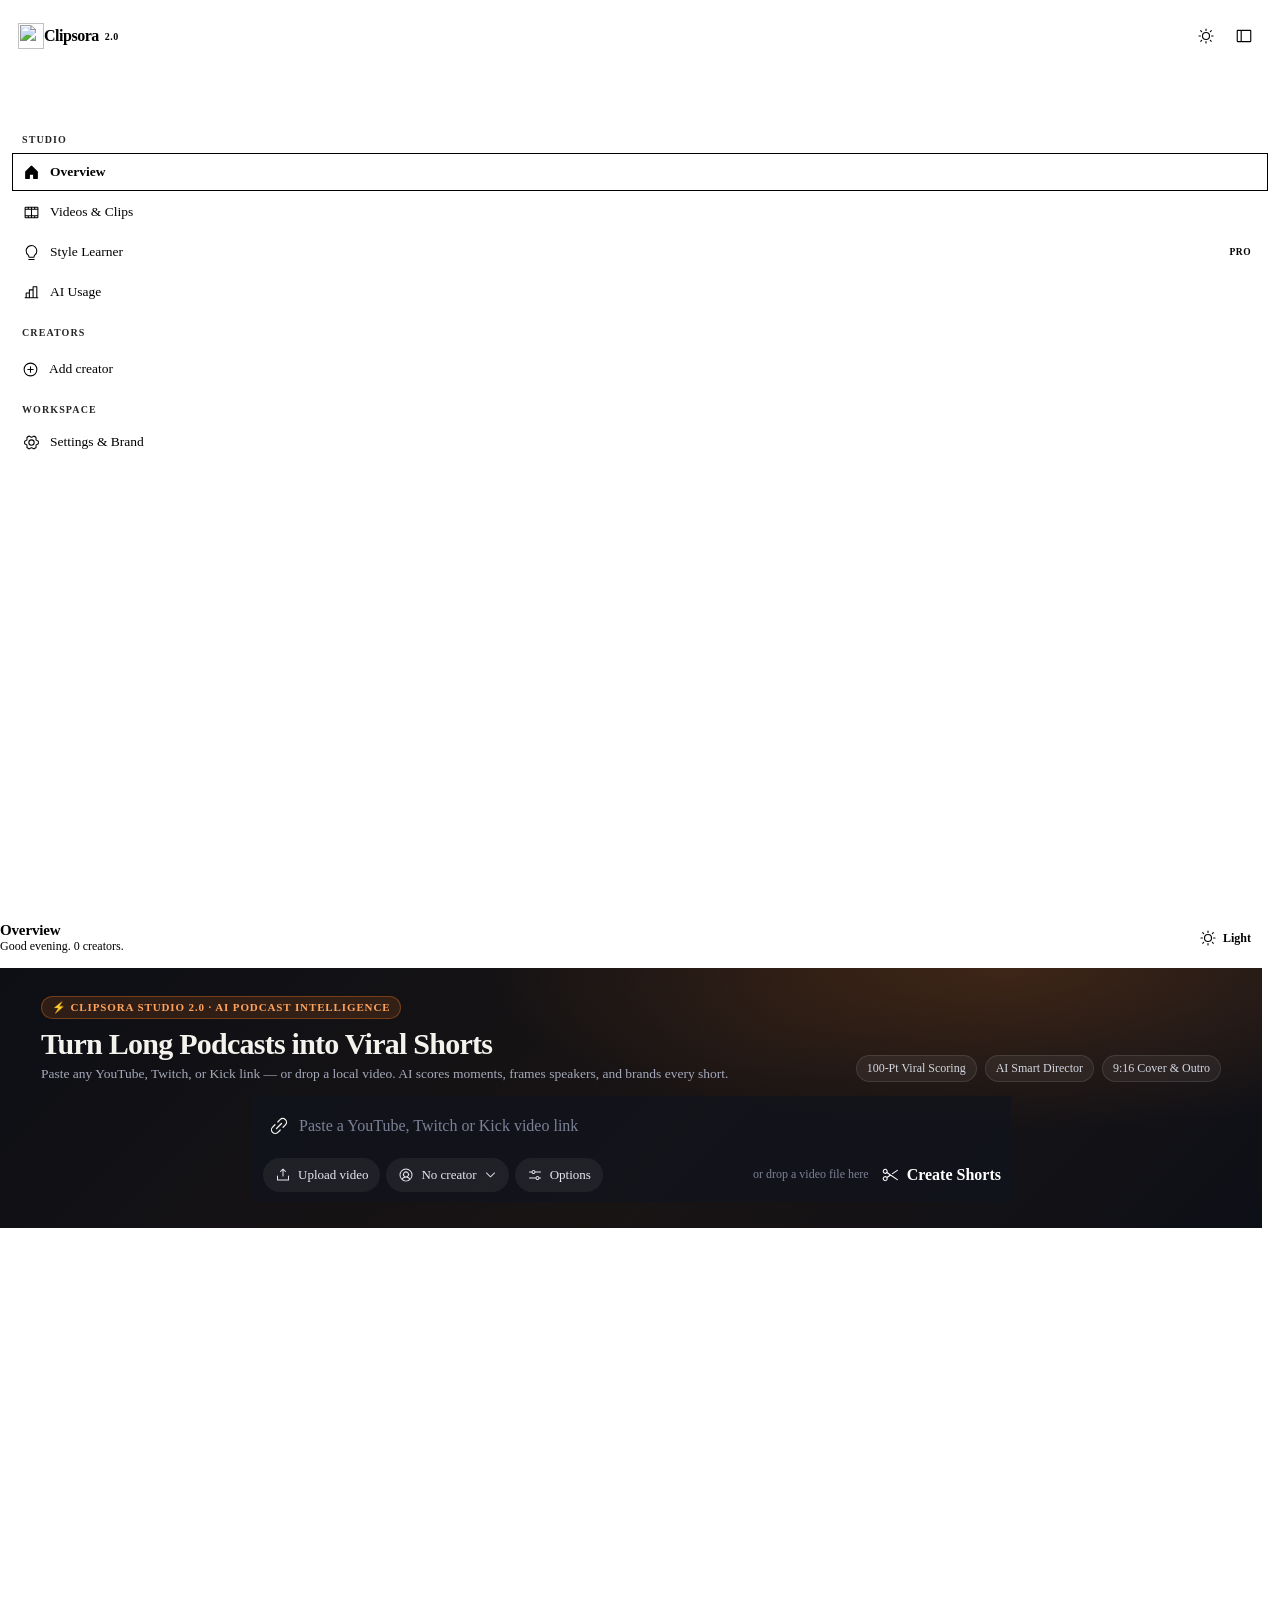
==== commit 609e90af: "Add Caption Studio, brand kit, covers, podcast and publishing systems Restores professional caption " ====
--- a/web/index.html
+++ b/web/index.html
@@ -3,13 +3,13 @@
 <head>
 <meta charset="utf-8">
 <meta name="viewport" content="width=device-width, initial-scale=1">
-<script>/* Clipsora is dark first: until someone picks a theme it opens dark, and the choice is remembered. Set before anything is drawn, so the page never flashes the other colour. */try{var t=localStorage.getItem("pc-theme");if(t!=="light"&&t!=="dark")t="dark";document.documentElement.dataset.theme=t}catch(e){document.documentElement.dataset.theme="dark"}</script>
-<title>Clipsora</title>
+<script>/* Clipsora 2.0 opens in Cinema Obsidian Dark by default, with 1-click toggle to Studio Porcelain Light. */try{var t=localStorage.getItem("pc-theme-v2");if(t!=="light"&&t!=="dark")t="dark";document.documentElement.dataset.theme=t}catch(e){document.documentElement.dataset.theme="dark"}</script>
+<title>Clipsora 2.0</title>
 <link rel="icon" type="image/svg+xml" href="/brand/favicon.svg?v=2">
 <link rel="preconnect" href="https://fonts.googleapis.com">
 <link rel="preconnect" href="https://fonts.gstatic.com" crossorigin>
 <link href="https://fonts.googleapis.com/css2?family=Inter:wght@400;500;600&family=Manrope:wght@500;600;700&family=DM+Serif+Display&family=JetBrains+Mono:wght@400;500&family=Archivo+Black&family=Anton&family=Poppins:wght@800&display=swap" rel="stylesheet">
-<link rel="stylesheet" href="/assets/tokens.css?v=5">
+<link rel="stylesheet" href="/assets/tokens.css?v=20">
 <style>
 /* Colour, radius and theme tokens live in /assets/tokens.css so every page reads the same values. */
 *{box-sizing:border-box}
@@ -100,13 +100,13 @@
 .utabs .tabbtn{height:34px;padding:0 14px;border-radius:8px;background:transparent;color:var(--dim);font-size:13px;transition:background-color .18s ease,color .18s ease}
 .utabs .tabbtn:hover{background:var(--hover);color:var(--text)}
 .utabs .tabbtn::after{display:none}
-.utabs .tabbtn.on{background:transparent;color:var(--text)}
+.utabs .tabbtn.on{background:transparent;color:#fff}
 .utabs .tabbtn{position:relative;z-index:1}
 .utabs .ind{position:absolute;top:3px;bottom:3px;left:0;border-radius:8px;background:var(--brand);z-index:0;transition:transform .32s cubic-bezier(.3,.7,.2,1),width .32s cubic-bezier(.3,.7,.2,1)}
 .utabs .tabbtn,.utabs .tabbtn svg,.utabs .tabbtn .n{transition:color .25s ease,background-color .25s ease}
-.utabs .tabbtn.on svg{color:var(--text)}
+.utabs .tabbtn.on svg{color:#fff}
 .utabs .tabbtn .n{background:var(--muted);color:var(--dim)}
-.utabs .tabbtn.on .n{background:var(--accent-soft);color:var(--accent-text)}
+.utabs .tabbtn.on .n{background:rgba(0,0,0,.22);color:#fff}
 .rdot{flex:none;width:9px;height:9px;border-radius:50%;background:var(--surface)}
 .btn .rdot.on{background:var(--live);animation:pulse 1.3s infinite}
 /* live stream panel */
@@ -116,7 +116,7 @@
 .noembed{position:absolute;inset:0;display:flex;flex-direction:column;align-items:center;justify-content:center;gap:8px;padding:20px;text-align:center;background:var(--frame);color:var(--frame-text)}
 .noembed .logo{width:40px;height:40px;border-radius:10px;display:grid;place-items:center;margin-bottom:4px}
 .noembed .logo svg{width:22px;height:22px}
-.noembed b{font-size:15px;color:var(--on-solid)}
+.noembed b{font-size:15px;color:var(--frame-text)}
 .noembed span{font-size:13px;color:var(--faint-2);max-width:380px}
 .noembed .btn{margin-top:6px}
 .sinfo{display:flex;flex-direction:column;gap:12px;padding:6px 6px 4px 2px;min-width:0}
@@ -125,11 +125,11 @@
 .sinfo .logo svg{width:16px;height:16px}
 .sinfo .lv{display:inline-flex;align-items:center;gap:6px;font-size:12px;font-weight:600;background:var(--live);color:var(--on-solid);padding:3px 10px;border-radius:999px}
 .sinfo .lv i{width:6px;height:6px;border-radius:50%;background:var(--surface);animation:pulse 1.3s infinite}
-.sinfo h3{font-size:16px;line-height:1.4;font-weight:600;color:var(--on-solid);display:-webkit-box;-webkit-line-clamp:3;-webkit-box-orient:vertical;overflow:hidden;overflow-wrap:anywhere}
+.sinfo h3{font-size:16px;line-height:1.4;font-weight:600;color:var(--frame-text);display:-webkit-box;-webkit-line-clamp:3;-webkit-box-orient:vertical;overflow:hidden;overflow-wrap:anywhere}
 .sinfo .by{font-size:12px;color:var(--faint-2);margin-top:-6px}
 .sstats{display:grid;grid-template-columns:repeat(auto-fit,minmax(84px,1fr));gap:8px}
 .sstats div{background:var(--frame-hover);border-radius:10px;padding:10px 12px}
-.sstats b{display:block;font-size:17px;font-weight:700;color:var(--on-solid);letter-spacing:-.01em}
+.sstats b{display:block;font-size:17px;font-weight:700;color:var(--frame-text);letter-spacing:-.01em}
 .sstats span{font-size:11px;color:var(--faint-2)}
 .sinfo .cta{margin-top:auto;display:flex;flex-direction:column;gap:8px}
 .sinfo .cta .btn{height:46px;width:100%;justify-content:center;font-size:15px}
@@ -360,7 +360,7 @@
   opacity:0;visibility:hidden;transform:translateY(-6px);pointer-events:none;transition:opacity .18s ease,transform .18s ease,visibility .18s}
 .pick.open .pick-menu{opacity:1;visibility:visible;transform:none;pointer-events:auto}
 .pick-opt{display:flex;align-items:center;gap:10px;width:100%;padding:8px 10px;border:0;background:transparent;color:var(--text);border-radius:8px;font-size:13px;font-weight:500;text-align:left;cursor:pointer;transition:background-color .15s ease,color .15s ease}
-.pick-opt:hover,.pick-opt:focus-visible{background:var(--frame-hover);color:var(--on-solid)}
+.pick-opt:hover,.pick-opt:focus-visible{background:var(--hover);color:var(--text)}
 .pick-new{display:flex;align-items:center;gap:10px;width:100%;margin-top:4px;padding:8px 10px;border:0;border-top:1px solid var(--frame-hover);border-radius:0 0 8px 8px;background:transparent;color:var(--accent-2);font-size:13px;font-weight:600;text-align:left;cursor:pointer;transition:background-color .15s ease,color .15s ease}
 .pick-new:hover,.pick-new:focus-visible{background:rgba(var(--accent-rgb),.14);color:var(--accent-2)}
 .pick-new .av{background:rgba(var(--accent-rgb),.18)}
@@ -370,7 +370,7 @@
 .pick-new .av svg,.pick-opt .av svg{width:14px;height:14px}
 .pick-opt .tick{margin-left:auto;width:15px;height:15px;color:var(--brand);visibility:hidden}
 .pick-opt[aria-selected=true] .tick{visibility:visible}
-.pick-opt[aria-selected=true]{color:var(--on-solid)}
+.pick-opt[aria-selected=true]{color:var(--text);background:var(--accent-soft)}
 
 /* options panel */
 .og{display:grid;grid-template-columns:repeat(2,minmax(0,1fr));gap:8px}
@@ -546,7 +546,7 @@
 .bar{height:6px;background:var(--muted);border-radius:999px;overflow:hidden;margin:6px 0}
 .bar i{display:block;height:100%;background:var(--brand);border-radius:999px;transition:width .8s ease}
 .err{color:var(--bad);font-size:13px;overflow-wrap:anywhere;margin:6px 0}
-.grid{display:grid;grid-template-columns:repeat(auto-fill,minmax(200px,1fr));gap:16px}
+.grid{display:grid;grid-template-columns:repeat(auto-fill,minmax(236px,1fr));gap:16px}
 .clip{background:var(--surface);border:1px solid var(--line);border-radius:var(--r);overflow:hidden;display:flex;flex-direction:column}
 .shot{position:relative;aspect-ratio:9/16;background:var(--frame);border:0;padding:0;cursor:pointer;display:block;width:100%;overflow:hidden}
 .shot img{width:100%;height:100%;object-fit:cover;display:block}
@@ -577,7 +577,10 @@
 #selbar .btn.danger:hover{background:var(--bad-soft)}
 .danger-card{border-color:var(--bad-soft)}
 .danger-card h2{color:var(--bad)}
-.clip-foot{display:flex;gap:4px;align-items:center;margin-top:auto;padding-top:8px}
+.clip-foot{display:flex;flex-direction:column;gap:8px;margin-top:auto;padding-top:10px;border-top:1px solid var(--line)}
+.clip-tools{display:flex;gap:2px;align-items:center;justify-content:space-between;min-width:0}
+.clip-tools-r{display:flex;gap:2px;align-items:center;flex-wrap:wrap;justify-content:flex-end}
+.clip-foot .clip-cta{width:100%;justify-content:center}
 
 /* ---------- live */
 .livecard{background:var(--surface);border:1px solid var(--bad-soft);border-radius:var(--r-lg);padding:var(--sp-6);margin-bottom:28px}
@@ -632,15 +635,46 @@
 .dlg{padding:24px;width:450px;max-width:100%;display:flex;flex-direction:column;gap:14px}
 .dlg h2{font-size:18px;font-weight:600;color:var(--text)}
 .dlg-foot{display:flex;justify-content:flex-end;gap:8px;margin-top:4px}
-/* the clip editor: the picture on the left with the clip's facts under it, every setting grouped into a card on
-   the right, and the one action the person came for pinned to the bottom of that column */
-.editor{display:grid;grid-template-columns:minmax(260px,360px) minmax(320px,470px);grid-template-rows:minmax(0,1fr);height:calc(100vh - 40px);max-height:calc(100vh - 40px);background:var(--surface)}
+/* Clipsora 2.0 Pro Clip Workbench: Cinema 9:16 stage with safe-zone overlays & transport bar on the left,
+   tabbed inspector on the right, and sticky approval/render actions at the bottom */
+.editor{display:grid;grid-template-columns:minmax(320px,460px) minmax(440px,620px);grid-template-rows:minmax(0,1fr);height:calc(100vh - 36px);max-height:calc(100vh - 36px);background:var(--surface)}
 .editor .stage-col{background:var(--frame);display:flex;flex-direction:column;min-height:0;overflow:hidden}
-.editor .stage{display:grid;place-items:center;flex:1;min-height:260px;padding:12px}
-.editor video,.editor .stage img{max-width:100%;max-height:calc(100vh - 160px);aspect-ratio:9/16;object-fit:contain;display:block;border-radius:var(--r-lg);background:#000}
-.editor .ed-facts{display:flex;flex-wrap:wrap;gap:6px;align-items:center;padding:10px 14px;border-top:1px solid var(--frame-line);color:var(--frame-dim);font-family:var(--font-mono);font-size:var(--fs-2xs);font-variant-numeric:tabular-nums;letter-spacing:-.02em}
-.editor .panel{padding:0;min-height:0;overflow:hidden;display:grid;grid-template-rows:auto minmax(0,1fr) auto}
+.stage-bar{display:flex;align-items:center;justify-content:space-between;gap:6px;padding:10px 14px;border-bottom:1px solid var(--frame-line);flex:none}
+.stage-bar .row{gap:4px;align-items:center}
+.stage-btn{display:inline-flex;align-items:center;gap:5px;height:28px;padding:0 9px;border-radius:7px;border:1px solid var(--frame-line);background:transparent;color:var(--frame-text);font-size:12px;font-weight:600;cursor:pointer;transition:background-color .15s ease,border-color .15s ease,color .15s ease;white-space:nowrap}
+.stage-btn:hover:not(:disabled){background:var(--frame-hover)}
+.stage-btn:disabled{opacity:.38;cursor:default}
+.stage-btn.on{background:var(--accent-soft);border-color:var(--accent);color:var(--accent)}
+.stage-cnt{font-family:var(--font-mono);font-size:11px;color:var(--frame-dim);font-variant-numeric:tabular-nums;padding:0 4px}
+.editor .stage{display:grid;place-items:center;flex:1;min-height:240px;padding:12px;overflow:hidden}
+.safe-wrap{position:relative;display:inline-grid;place-items:center;max-width:100%;max-height:calc(100vh - 190px);aspect-ratio:9/16;border-radius:var(--r-lg);overflow:hidden;background:#000}
+.safe-wrap video,.safe-wrap img{width:100%;height:100%;object-fit:contain;display:block;border-radius:var(--r-lg);background:#000}
+.safe-ov{position:absolute;inset:0;pointer-events:none;display:none;flex-direction:column;justify-content:space-between;z-index:3}
+.safe-ov.on{display:flex}
+.safe-top{height:12%;background:rgba(244,123,32,.14);border-bottom:1px dashed rgba(244,123,32,.75);display:flex;align-items:flex-end;justify-content:center;padding-bottom:4px;font:600 10px/1 var(--font-mono);color:#ffb37a;text-transform:uppercase;letter-spacing:.06em}
+.safe-mid{flex:1;position:relative}
+.safe-rail{position:absolute;right:8px;bottom:14px;display:flex;flex-direction:column;gap:10px;align-items:center}
+.safe-rail i{width:28px;height:28px;border-radius:50%;background:rgba(255,255,255,.22);border:1px solid rgba(255,255,255,.45);display:block}
+.safe-bot{height:22%;background:rgba(244,123,32,.16);border-top:1px dashed rgba(244,123,32,.8);display:flex;align-items:flex-start;justify-content:center;padding-top:6px;font:600 10px/1 var(--font-mono);color:#ffb37a;text-transform:uppercase;letter-spacing:.06em}
+.safe-ov.m-reels .safe-top{height:13%}.safe-ov.m-reels .safe-bot{height:26%}.safe-ov.m-reels .safe-rail i{width:30px;height:30px}
+.safe-ov.m-shorts .safe-top{height:10%}.safe-ov.m-shorts .safe-bot{height:21%}.safe-ov.m-shorts .safe-rail i{width:32px;height:32px}
+.safe-ov.m-tiktok .safe-top{height:14%}.safe-ov.m-tiktok .safe-bot{height:27%}.safe-ov.m-tiktok .safe-rail i{width:32px;height:32px}
+.editor .ed-facts{display:flex;flex-wrap:wrap;gap:6px;align-items:center;justify-content:space-between;padding:9px 14px;border-top:1px solid var(--frame-line);color:var(--frame-dim);font-family:var(--font-mono);font-size:var(--fs-2xs);font-variant-numeric:tabular-nums;letter-spacing:-.02em}
+.ed-keys{display:flex;flex-wrap:wrap;gap:8px;padding:7px 14px 9px;border-top:1px solid var(--frame-line);color:var(--frame-dim);font-size:11px}
+.ed-keys kbd{font-family:var(--font-mono);font-size:10px;padding:1px 5px;border-radius:4px;border:1px solid var(--frame-line);background:var(--frame-2);color:var(--frame-text);margin-right:3px}
+.editor .panel{padding:0;min-height:0;overflow:hidden;display:grid;grid-template-rows:auto auto minmax(0,1fr) auto}
+.ed-tabs{display:flex;gap:4px;padding:10px var(--sp-6) 10px;border-bottom:1px solid var(--line);background:var(--surface)}
+.ed-tab{flex:1;height:32px;border:1px solid transparent;border-radius:var(--r-sm);background:transparent;color:var(--dim);font-size:12px;font-weight:600;cursor:pointer;transition:background-color .15s ease,color .15s ease,border-color .15s ease}
+.ed-tab:hover{background:var(--hover);color:var(--text)}
+.ed-tab.on{background:var(--accent-soft);border-color:var(--accent-line);color:var(--accent-text)}
+.ed-pane{display:none;flex-direction:column;gap:var(--sp-4)}
+.ed-pane.on{display:flex}
 .ed-scroll{overflow:auto;display:flex;flex-direction:column;gap:var(--sp-4);padding:var(--sp-4) 0;min-height:0}
+.triage-bar{display:flex;flex-wrap:wrap;gap:6px;align-items:center;margin:2px 0 12px}
+.triage-pill{height:28px;padding:0 11px;border-radius:999px;border:1px solid var(--line);background:var(--surface);color:var(--dim);font-size:12px;font-weight:600;cursor:pointer;transition:background-color .15s ease,color .15s ease,border-color .15s ease}
+.triage-pill:hover{background:var(--hover);color:var(--text)}
+.triage-pill.on{background:var(--accent-soft);border-color:var(--accent);color:var(--accent-text)}
+@media (max-width:920px){.editor{grid-template-columns:1fr;grid-template-rows:minmax(260px,42vh) minmax(0,1fr);height:calc(100vh - 20px);max-height:calc(100vh - 20px)}.ed-keys{display:none}}
 .editor h3{font-size:var(--fs-2xs);font-weight:600;letter-spacing:.08em;text-transform:uppercase;color:var(--faint);margin:0}
 .editor .help{margin:0}
 .editor textarea{min-height:92px;resize:vertical}
@@ -667,7 +701,7 @@
 .lp-btn .lp-cur{flex:none;display:grid;place-items:center;min-width:50px}
 .lp-btn .lp-name{flex:1;min-width:0;overflow:hidden;text-overflow:ellipsis;white-space:nowrap;font-weight:500}
 .lp-btn .car{margin-left:auto;color:var(--faint);flex:none}
-.lp-menu{position:absolute;z-index:4;top:calc(100% + 6px);left:0;right:auto;width:min(304px,86vw);max-height:min(56vh,380px);overflow:auto;background:var(--surface);border:1px solid var(--line-2);border-radius:var(--r-lg);padding:var(--sp-2);display:none}
+.lp-menu{position:absolute;z-index:4;top:calc(100% + 6px);left:0;right:auto;width:min(360px,88vw);max-height:min(56vh,380px);overflow:auto;background:var(--surface);border:1px solid var(--line-2);border-radius:var(--r-lg);padding:var(--sp-2);display:none}
 .two > .f:last-child .lp-menu{left:auto;right:0}
 .lookpick.open .lp-menu{display:block}
 .lp-group + .lp-group{margin-top:var(--sp-2)}
@@ -692,7 +726,7 @@
 .toast{background:var(--frame);color:var(--frame-text);border:1px solid var(--frame-2);border-radius:var(--r);padding:12px 16px;max-width:380px;animation:rise .2s ease;display:flex;gap:10px;align-items:center;font-weight:500}
 .toast::before{content:"";width:8px;height:8px;border-radius:50%;background:var(--brand);flex:none}
 .toast.ok::before{background:var(--good)}.toast.bad::before{background:var(--bad)}
-.toast .rep{margin-left:auto;border:0;background:var(--frame-chip);color:var(--on-solid);font:inherit;font-size:12px;font-weight:600;padding:3px 9px;border-radius:6px;cursor:pointer;white-space:nowrap}
+.toast .rep{margin-left:auto;border:0;background:var(--frame-chip);color:var(--frame-text);font:inherit;font-size:12px;font-weight:600;padding:3px 9px;border-radius:6px;cursor:pointer;white-space:nowrap}
 .toast .rep:hover{background:var(--frame-hover)}
 .err .rep{margin-left:8px;border:0;background:transparent;color:inherit;font:inherit;font-weight:600;text-decoration:underline;cursor:pointer;padding:0}
 
@@ -961,23 +995,185 @@
 @media (max-width:900px){.mob{display:inline-flex}.side-head .theme{display:none}
   /* the title gets one line on a phone, whatever else is in the bar, so the extra button cannot push it into a wrap */
   .topbar .titles{min-width:0}.topbar .titles h1{white-space:nowrap;overflow:hidden;text-overflow:ellipsis}.topbar .titles p{display:none}}
+/* ---------- style learner */
+.sl-wrap{max-width:1080px;margin:0 auto;display:flex;flex-direction:column;gap:20px;padding:4px 0 36px}
+.sl-head{display:flex;align-items:center;gap:12px;margin-bottom:14px}
+.sl-ico{flex:none;width:36px;height:36px;border-radius:var(--r-sm);background:var(--accent-soft);color:var(--accent);display:grid;place-items:center}
+.sl-ico svg{width:18px;height:18px}
+.sl-tabs{display:inline-flex;gap:4px;padding:4px;background:var(--muted);border-radius:var(--r);margin-bottom:14px}
+.sl-tab{display:inline-flex;align-items:center;gap:7px;height:34px;padding:0 14px;border:0;border-radius:var(--r-sm);background:transparent;color:var(--dim);font-size:13px;font-weight:600;cursor:pointer;transition:background-color .15s ease,color .15s ease}
+.sl-tab svg{width:15px;height:15px}
+.sl-tab:hover{background:var(--hover);color:var(--text)}
+.sl-tab[aria-selected=true]{background:var(--surface);color:var(--text)}
+.sl-drop{display:flex;flex-direction:column;align-items:center;justify-content:center;gap:6px;padding:22px 16px;border:1px dashed var(--line-2);border-radius:var(--r);background:var(--surface-2);text-align:center;cursor:pointer;transition:border-color .15s ease,background-color .15s ease}
+.sl-drop:hover,.sl-drop.over{border-color:var(--accent);background:var(--accent-soft)}
+.sl-drop input[type=file]{display:none}
+.sl-drop b{font-size:13px;color:var(--text)}
+.sl-drop span{font-size:12px;color:var(--dim)}
+.sl-busy{display:flex;align-items:center;gap:12px;padding:12px 14px;border-radius:var(--r);background:var(--accent-soft);color:var(--text);font-size:13px;font-weight:500;margin-top:12px}
+.sl-spin{flex:none;width:16px;height:16px;border-radius:50%;border:2px solid var(--accent);border-right-color:transparent;animation:spin .8s linear infinite}
+.sl-grid{display:grid;grid-template-columns:repeat(auto-fill,minmax(310px,1fr));gap:16px}
+.sl-card{border:1px solid var(--line);border-radius:var(--r-lg);background:var(--surface-2);overflow:hidden;display:flex;flex-direction:column;transition:border-color .15s ease}
+.sl-card:hover{border-color:var(--line-2)}
+.sl-card.active{border-color:var(--accent)}
+.sl-sheet{position:relative;display:block;width:100%;padding:0;border:0;border-bottom:1px solid var(--line);background:var(--frame);cursor:pointer;overflow:hidden;aspect-ratio:16/9}
+.sl-sheet img{width:100%;height:100%;object-fit:cover;display:block}
+.sl-sheet-tag{position:absolute;right:8px;bottom:8px;display:inline-flex;align-items:center;gap:5px;padding:3px 8px;border-radius:var(--r-xs);background:rgba(14,12,11,.78);color:var(--on-solid);font-size:11px;font-weight:600}
+.sl-sheet-tag svg{width:13px;height:13px}
+.sl-body{padding:14px 16px;display:flex;flex-direction:column;gap:12px;flex:1}
+.sl-top{display:flex;align-items:flex-start;justify-content:space-between;gap:8px}
+.sl-title{font-size:15px;font-weight:600;color:var(--text);line-height:1.3;overflow-wrap:anywhere}
+.sl-summary{font-size:12.5px;color:var(--dim);line-height:1.45;margin:0}
+.sl-telem{display:grid;grid-template-columns:repeat(2,minmax(0,1fr));gap:6px}
+.sl-stat{background:var(--surface);border:1px solid var(--line);border-radius:var(--r-sm);padding:7px 9px;min-width:0}
+.sl-stat small{display:block;font-size:10px;font-weight:600;text-transform:uppercase;letter-spacing:.06em;color:var(--faint)}
+.sl-stat b{display:block;font-size:12px;font-weight:600;color:var(--text);font-family:var(--font-mono);font-variant-numeric:tabular-nums;white-space:nowrap;overflow:hidden;text-overflow:ellipsis;margin-top:2px}
+.sl-swatches{display:flex;flex-wrap:wrap;gap:6px;align-items:center}
+.sl-swatch{display:inline-flex;align-items:center;gap:5px;font-size:11px;font-weight:600;padding:2px 8px 2px 5px;border-radius:999px;background:var(--surface);border:1px solid var(--line);color:var(--text);font-family:var(--font-mono)}
+.sl-swatch i{width:11px;height:11px;border-radius:50%;border:1px solid rgba(128,128,128,.35);flex:none}
+.sl-feats{margin:0;padding-left:16px;display:flex;flex-direction:column;gap:4px;font-size:12px;color:var(--dim);line-height:1.4}
+.sl-acts{display:flex;align-items:center;gap:6px;margin-top:auto;padding-top:10px;border-top:1px solid var(--line)}
+.sl-preview{margin-top:16px;padding:16px;border:1px solid var(--line);border-radius:var(--r);background:var(--surface-2);display:flex;flex-direction:column;gap:12px}
+.sl-preview-grid{display:grid;grid-template-columns:minmax(0,220px) minmax(0,1fr);gap:14px;align-items:start}
+@media (max-width:680px){.sl-preview-grid{grid-template-columns:1fr}.sl-grid{grid-template-columns:1fr}}
+.sl-report-dlg{width:min(780px,calc(100vw - 32px));max-height:calc(100vh - 48px);display:flex;flex-direction:column;padding:0}
+.sl-report-head{display:flex;align-items:center;justify-content:space-between;gap:12px;padding:18px 22px;border-bottom:1px solid var(--line)}
+.sl-report-head h2{font-size:17px;margin:0}
+.sl-report-body{padding:18px 22px;overflow-y:auto;flex:1;min-height:0;font-size:13.5px;line-height:1.6;color:var(--text)}
+.sl-report-foot{display:flex;align-items:center;justify-content:flex-end;gap:8px;padding:14px 22px;border-top:1px solid var(--line);background:var(--surface)}
+.sl-md h1{font-size:19px;margin:0 0 10px;color:var(--text);border-bottom:1px solid var(--line);padding-bottom:8px}
+.sl-md h2{font-size:15px;margin:18px 0 8px;color:var(--text)}
+.sl-md h3{font-size:13.5px;margin:14px 0 6px;color:var(--text)}
+.sl-md p{margin:0 0 10px;color:var(--dim)}
+.sl-md ul,.sl-md ol{margin:0 0 12px;padding-left:20px;color:var(--dim)}
+.sl-md li{margin:4px 0}
+.sl-md strong{color:var(--text)}
+.sl-md code{font-family:var(--font-mono);font-size:12px;padding:1px 5px;border-radius:4px;background:var(--muted);color:var(--text)}
+.sl-md hr{border:0;border-top:1px solid var(--line);margin:14px 0}
+.sl-md table{width:100%;border-collapse:collapse;margin:10px 0 14px;font-size:12.5px}
+.sl-md th,.sl-md td{padding:7px 10px;border:1px solid var(--line);text-align:left}
+.sl-md th{background:var(--muted);color:var(--text);font-weight:600}
+.sl-sheet-dlg{width:min(960px,calc(100vw - 32px));padding:18px;display:flex;flex-direction:column;gap:12px}
+.sl-sheet-dlg img{width:100%;height:auto;max-height:76vh;object-fit:contain;border-radius:var(--r);background:var(--frame);display:block}
+/* ==================== CLIPSORA 2.0 STUDIO REVAMP LAYER ==================== */
+.side{border-right:1px solid var(--frame-line)}
+.v2-tag{font-style:normal;font-family:var(--font-mono);font-size:10px;font-weight:700;padding:2px 6px;border-radius:999px;background:var(--accent-soft);color:var(--accent-text);border:1px solid var(--accent-line);letter-spacing:.04em;flex:none}
+.app.mini .v2-tag{display:none}
+.topbar{border-bottom:1px solid var(--line);background:var(--bg)}
+.composer{border:1px solid var(--line);border-radius:var(--r-xl);background:var(--surface);transition:border-color var(--dur-2) ease}
+.composer:focus-within{border-color:var(--accent-line)}
+.btn.primary{background:var(--accent);color:#fff;border-color:var(--accent);font-weight:600}
+.btn.primary:hover:not(:disabled){background:var(--accent-hover);border-color:var(--accent-hover)}
+.clip{border-radius:var(--r-lg);border:1px solid var(--line);background:var(--surface);transition:border-color var(--dur-2) ease}
+.clip:hover{border-color:var(--line-2)}
+.shot img{transition:transform .3s var(--ease)}
+.clip:hover .shot img{transform:scale(1.025)}
+.badge{backdrop-filter:blur(8px);-webkit-backdrop-filter:blur(8px);background:rgba(10,11,15,.72);color:#F4F2ED;border:1px solid rgba(255,255,255,.12)}
+.badge.s-hi{background:var(--accent);color:#fff;border-color:transparent}
+.badge.s-mid{background:rgba(244,123,32,.85);color:#fff;border-color:transparent}
+.tile,.stat,.card{border-radius:var(--r-lg);transition:border-color var(--dur-1) ease}
+.tile:hover,.stat:hover{border-color:var(--line-2)}
+.job-head{padding:16px 18px;border-radius:var(--r-lg);background:var(--surface);border:1px solid var(--line);margin-bottom:14px}
+.nav-item{border-radius:var(--r-sm);transition:background-color var(--dur-1) ease,color var(--dur-1) ease}
+.nav-item:hover:not(.on){background:var(--frame-hover)}
+/* Clipsora 2.0 Command Center Hero & Overview */
+.hero-v2{position:relative;overflow:hidden;padding:28px 32px 26px;background:linear-gradient(135deg,#0d0f15 0%,#191414 55%,#0e1017 100%);border-bottom:1px solid var(--line);color:#F4F2ED}
+.hero-v2::before{content:"";position:absolute;inset:0;background:radial-gradient(ellipse 60% 90% at 80% 0%,rgba(244,123,32,.18),transparent 70%);pointer-events:none}
+.hero-v2-in{position:relative;max-width:1180px;margin:0 auto;display:flex;flex-direction:column;gap:14px}
+.hero-v2-top{display:flex;align-items:flex-end;justify-content:space-between;gap:16px;flex-wrap:wrap}
+.hero-v2-eyebrow{display:inline-flex;align-items:center;gap:6px;font-family:var(--font-mono);font-size:11px;font-weight:600;letter-spacing:.08em;text-transform:uppercase;color:#FFA35C;background:rgba(244,123,32,.14);border:1px solid rgba(244,123,32,.35);padding:4px 10px;border-radius:999px;margin-bottom:8px}
+.hero-v2 h2{font-family:var(--font-display);font-size:clamp(22px,2.4vw,30px);font-weight:700;letter-spacing:-.025em;color:#F4F2ED;margin:0;line-height:1.15}
+.hero-v2-sub{font-size:13.5px;color:#A4A9BA;margin:4px 0 0}
+.hero-v2-pills{display:flex;gap:8px;flex-wrap:wrap}
+.hero-v2-pills span{font-size:12px;font-weight:500;color:#D4D7E2;background:rgba(255,255,255,.06);border:1px solid rgba(255,255,255,.10);padding:5px 10px;border-radius:999px}
+.hero-v2 .composer{background:rgba(18,20,27,.92);border-color:rgba(255,255,255,.14);color:#F4F2ED}
+.hero-v2 .composer .composer-input input{color:#F4F2ED}
+.hero-v2 .composer .composer-input input::placeholder{color:#7B8196}
+.hero-v2 .composer .chip,.hero-v2 .composer .pick-btn{background:rgba(255,255,255,.06);border-color:rgba(255,255,255,.12);color:#E5E7F0}
+.hero-v2 .composer .chip:hover,.hero-v2 .composer .pick-btn:hover{background:rgba(255,255,255,.12)}
+.hero-v2 .composer .hint{color:#7B8196}
+.ov2-sec{margin-bottom:22px}
+.ov2-head{display:flex;align-items:center;justify-content:space-between;gap:12px;margin-bottom:12px;flex-wrap:wrap}
+.ov2-head h2{font-size:16px;font-weight:700;color:var(--text);display:flex;align-items:center;gap:8px}
+.ov2-head p{font-size:12.5px;color:var(--dim);margin-top:2px}
+.spot-grid{display:grid;grid-template-columns:repeat(4,minmax(0,1fr));gap:14px}
+@media (max-width:1100px){.spot-grid{grid-template-columns:repeat(2,minmax(0,1fr))}}
+@media (max-width:600px){.spot-grid{grid-template-columns:1fr}}
+.rec-list{display:flex;flex-direction:column;gap:8px}
+.rec-item{display:flex;align-items:center;gap:12px;padding:10px 12px;border-radius:var(--r);border:1px solid var(--line);background:var(--surface-2);cursor:pointer;text-align:left;width:100%;transition:border-color var(--dur-1) ease,background-color var(--dur-1) ease}
+.rec-item:hover{border-color:var(--accent-line);background:var(--hover)}
+.rec-thumb{width:76px;aspect-ratio:16/9;border-radius:6px;overflow:hidden;background:var(--frame);flex:none;display:grid;place-items:center;color:var(--faint)}
+.rec-thumb img{width:100%;height:100%;object-fit:cover;display:block}
+.rec-meta{flex:1;min-width:0}
+.rec-meta b{display:block;font-size:13.5px;font-weight:600;color:var(--text);white-space:nowrap;overflow:hidden;text-overflow:ellipsis}
+.rec-meta span{display:block;font-size:12px;color:var(--dim);margin-top:2px}
+.brand-kit{display:flex;flex-direction:column;gap:12px}
+.bk-row{display:flex;align-items:center;justify-content:space-between;gap:10px;padding:9px 12px;border-radius:var(--r-sm);background:var(--surface-2);border:1px solid var(--line);font-size:13px}
+.bk-row span{color:var(--dim)}
+.bk-row b{font-family:var(--font-mono);font-size:12.5px;color:var(--text)}
+.theme-pill{display:inline-flex;align-items:center;gap:6px;height:32px;padding:0 11px;border-radius:999px;border:1px solid var(--line);background:var(--surface);color:var(--text);font-size:12px;font-weight:600;cursor:pointer;transition:border-color .15s ease,background-color .15s ease}
+.theme-pill:hover{border-color:var(--accent-line);background:var(--hover)}
+/* Clipsora 2.0 Side Drawer Overhaul */
+.side{background:var(--frame);border-right:1px solid var(--frame-line);padding:14px 12px 12px;gap:6px}
+.side-head{padding:4px 6px 10px;border-bottom:1px solid var(--frame-line);margin-bottom:6px}
+.side-cta{display:flex;align-items:center;justify-content:center;gap:8px;width:100%;height:38px;margin:2px 0 8px;border:0;border-radius:var(--r);background:var(--accent);color:#fff;font-size:13px;font-weight:600;cursor:pointer;transition:background-color var(--dur-1) ease}
+.side-cta:hover{background:var(--accent-hover)}
+.side-cta svg{width:16px;height:16px}
+.app.mini .side-cta{width:40px;height:40px;padding:0;margin:4px auto 8px}
+.app.mini .side-cta span{display:none}
+.nav h4{font-size:10px;font-weight:700;letter-spacing:.11em;text-transform:uppercase;color:var(--frame-dim);padding:14px 10px 6px;opacity:.85}
+.nav h4:first-child{padding-top:4px}
+.nav-item{min-height:38px;padding:0 10px;border-radius:var(--r);font-size:13.5px;border:1px solid transparent;transition:background-color var(--dur-1) ease,border-color var(--dur-1) ease,color var(--dur-1) ease}
+.nav-item:hover:not(.on){background:var(--frame-hover);color:var(--frame-text)}
+.nav-item.on{background:var(--accent-soft);border-color:var(--accent-line);color:var(--accent-text);font-weight:600}
+.nav-item.on::before{left:-1px;top:8px;bottom:8px;width:3px;border-radius:0 3px 3px 0}
+.nav-item .pro-pill{font-family:var(--font-mono);font-size:9.5px;font-weight:700;letter-spacing:.05em;padding:2px 6px;border-radius:999px;background:var(--accent-soft);color:var(--accent-text);border:1px solid var(--accent-line)}
+.nav-item.add-cr{border:1px dashed var(--frame-line);color:var(--frame-dim);margin-top:4px}
+.nav-item.add-cr:hover{border-color:var(--accent-line);color:var(--frame-text);background:var(--frame-hover)}
+.side-foot{display:flex;flex-direction:column;gap:8px;padding-top:10px;border-top:1px solid var(--frame-line)}
+.ai-dock{display:flex;flex-direction:column;gap:6px;width:100%;padding:10px 11px;border-radius:var(--r);background:var(--frame-2);border:1px solid var(--frame-line);color:var(--frame-text);cursor:pointer;text-align:left;transition:border-color var(--dur-1) ease,background-color var(--dur-1) ease}
+.ai-dock:hover{border-color:var(--accent-line);background:var(--frame-3)}
+.ai-dock-top{display:flex;align-items:center;justify-content:space-between;gap:6px}
+.ai-dock-st{display:inline-flex;align-items:center;gap:6px;font-size:11px;font-weight:600;color:var(--frame-dim);text-transform:uppercase;letter-spacing:.06em}
+.ai-dock-dot{width:7px;height:7px;border-radius:50%;background:var(--good);flex:none}
+.ai-dock-dot.off{background:var(--warn)}
+.ai-dock-cnt{font-family:var(--font-mono);font-size:11px;color:var(--accent-text);font-weight:600;font-variant-numeric:tabular-nums}
+.ai-dock-model{font-family:var(--font-mono);font-size:12px;font-weight:600;color:var(--frame-text);white-space:nowrap;overflow:hidden;text-overflow:ellipsis}
+.app.mini .ai-dock{padding:8px;align-items:center}
+.app.mini .ai-dock-model,.app.mini .ai-dock-cnt,.app.mini .ai-dock-st span{display:none}
+.brand-dock{display:flex;align-items:center;gap:8px;padding:6px 8px;border-radius:var(--r);background:var(--frame-2);border:1px solid var(--frame-line)}
+.brand-dock-main{flex:1;min-width:0;display:flex;align-items:center;gap:9px;border:0;background:transparent;padding:0;color:inherit;text-align:left;cursor:pointer}
+.brand-dock-badge{width:30px;height:30px;border-radius:8px;background:var(--accent-soft);border:1px solid var(--accent-line);color:var(--accent);display:grid;place-items:center;font-family:var(--font-display);font-weight:800;font-size:13px;flex:none}
+.brand-dock-tx{flex:1;min-width:0;display:flex;flex-direction:column;line-height:1.25}
+.brand-dock-tx b{font-size:12.5px;font-weight:700;color:var(--frame-text);white-space:nowrap;overflow:hidden;text-overflow:ellipsis}
+.brand-dock-tx span{font-family:var(--font-mono);font-size:11px;color:var(--frame-dim);white-space:nowrap;overflow:hidden;text-overflow:ellipsis}
+.app.mini .brand-dock{flex-direction:column;padding:6px 2px;background:transparent;border-color:transparent}
+.app.mini .brand-dock-tx,.app.mini .pro-pill,.app.mini #themeBtn{display:none}
+@media (max-width:900px){
+  .app.mini .v2-tag,.app.mini .pro-pill,.app.mini .side-cta span,.app.mini .ai-dock-model,.app.mini .ai-dock-cnt,.app.mini .ai-dock-st span,.app.mini .brand-dock-tx{display:inline-block}
+  .app.mini .side-cta{width:100%;height:38px;padding:0 12px;margin:2px 0 8px}
+  .app.mini .ai-dock{padding:10px 11px;align-items:stretch}
+  .app.mini .brand-dock{flex-direction:row;padding:6px 8px;background:var(--frame-2);border-color:var(--frame-line)}
+  .safe-wrap{max-height:30vh}
+  .ed-tabs{padding-left:0;padding-right:0}
+}
 </style>
 </head>
 <body>
 <div class="app" id="app">
   <aside class="side" aria-label="Sidebar">
-    <div class="side-head"><a class="wordmark" href="/app" data-act="go" data-v="overview" title="Clipsora home" style="text-decoration:none"><img src="/brand/favicon.svg?v=2" alt=""><span>Clipsora</span></a>
+    <div class="side-head"><a class="wordmark" href="/app" data-act="go" data-v="overview" title="Clipsora 2.0 Studio" style="text-decoration:none"><img src="/brand/favicon.svg?v=2" alt=""><span>Clipsora</span><em class="v2-tag">2.0</em></a>
       <span class="headbtns">
       <button class="icon-btn theme" data-act="theme" id="themeBtn" aria-label="Light or dark theme" title="Light or dark"></button>
       <button class="icon-btn collapse" data-act="collapse" id="collapseBtn" aria-label="Collapse sidebar"></button></span></div>
+    <button class="side-cta" data-act="newshort" title="Create new short from URL or video"><svg viewBox="0 0 256 256" aria-hidden="true"><path d="M224,128a8,8,0,0,1-8,8H136v80a8,8,0,0,1-16,0V136H40a8,8,0,0,1,0-16h80V40a8,8,0,0,1,16,0v80h80A8,8,0,0,1,224,128Z"/></svg><span>New Short</span></button>
     <nav class="nav" id="nav" aria-label="Main"></nav>
     <div class="side-foot" id="foot"></div>
   </aside>
   <div class="scrim" data-act="menu"></div>
   <main id="main">
     <header class="topbar"><button class="icon-btn menu" data-act="menu" id="menuBtn" aria-label="Open menu"></button>
-      <button class="icon-btn theme mob" data-act="theme" aria-label="Light or dark theme" title="Light or dark"></button>
-      <span id="tpic"></span><div class="titles"><h1 id="title"></h1><p id="subtitle"></p></div><nav class="utabs" id="utabs" role="tablist" aria-label="Creator sections"></nav><div class="row" id="actions"></div></header>
+      <span id="tpic"></span><div class="titles"><h1 id="title"></h1><p id="subtitle"></p></div><nav class="utabs" id="utabs" role="tablist" aria-label="Creator sections"></nav><div class="row" id="actions"></div><button class="theme-pill" data-act="theme" id="topThemeBtn" title="Switch between Cinema Dark and Studio Light"></button></header>
     <div id="vbanner"></div>
     <div id="heroSlot"></div>
     <div class="content" id="view"></div>
@@ -1052,7 +1248,8 @@
  "signout": "<path d=\"M120,216a8,8,0,0,1-8,8H48a8,8,0,0,1-8-8V40a8,8,0,0,1,8-8h64a8,8,0,0,1,0,16H56V208h56A8,8,0,0,1,120,216Zm109.66-93.66-40-40a8,8,0,0,0-11.32,11.32L204.69,120H112a8,8,0,0,0,0,16h92.69l-26.35,26.34a8,8,0,0,0,11.32,11.32l40-40A8,8,0,0,0,229.66,122.34Z\"/>",
  "shield": "<path d=\"M208,40H48A16,16,0,0,0,32,56v56c0,52.72,25.52,84.67,46.93,102.19,23.06,18.86,46,25.26,47,25.53a8,8,0,0,0,4.2,0c1-.27,23.91-6.67,47-25.53C198.48,196.67,224,164.72,224,112V56A16,16,0,0,0,208,40Zm0,72c0,37.07-13.66,67.16-40.6,89.42A129.3,129.3,0,0,1,128,223.62a128.25,128.25,0,0,1-38.92-21.81C61.82,179.51,48,149.3,48,112l0-56,160,0ZM82.34,141.66a8,8,0,0,1,11.32-11.32L112,148.69l50.34-50.35a8,8,0,0,1,11.32,11.32l-56,56a8,8,0,0,1-11.32,0Z\"/>",
  "users": "<path d=\"M117.25,157.92a60,60,0,1,0-66.5,0A95.83,95.83,0,0,0,3.53,195.63a8,8,0,1,0,13.4,8.74,80,80,0,0,1,134.14,0,8,8,0,0,0,13.4-8.74A95.83,95.83,0,0,0,117.25,157.92ZM40,108a44,44,0,1,1,44,44A44.05,44.05,0,0,1,40,108Zm210.14,98.7a8,8,0,0,1-11.07-2.33A79.83,79.83,0,0,0,172,168a8,8,0,0,1,0-16,44,44,0,1,0-16.34-84.87,8,8,0,1,1-5.94-14.85,60,60,0,0,1,55.53,105.64,95.83,95.83,0,0,1,47.22,37.71A8,8,0,0,1,250.14,206.7Z\"/>",
- "lock": "<path d=\"M128,112a28,28,0,0,0-8,54.83V184a8,8,0,0,0,16,0V166.83A28,28,0,0,0,128,112Zm0,40a12,12,0,1,1,12-12A12,12,0,0,1,128,152Zm80-72H176V56a48,48,0,0,0-96,0V80H48A16,16,0,0,0,32,96V208a16,16,0,0,0,16,16H208a16,16,0,0,0,16-16V96A16,16,0,0,0,208,80ZM96,56a32,32,0,0,1,64,0V80H96ZM208,208H48V96H208V208Z\"/>"
+ "lock": "<path d=\"M128,112a28,28,0,0,0-8,54.83V184a8,8,0,0,0,16,0V166.83A28,28,0,0,0,128,112Zm0,40a12,12,0,1,1,12-12A12,12,0,0,1,128,152Zm80-72H176V56a48,48,0,0,0-96,0V80H48A16,16,0,0,0,32,96V208a16,16,0,0,0,16,16H208a16,16,0,0,0,16-16V96A16,16,0,0,0,208,80ZM96,56a32,32,0,0,1,64,0V80H96ZM208,208H48V96H208V208Z\"/>",
+ "refresh": "<path d=\"M240,56v48a8,8,0,0,1-8,8H184a8,8,0,0,1,0-16h27.31l-22.2-22.19A80,80,0,1,0,192.42,184.5a8,8,0,1,1,11.16,11.46A96,96,0,1,1,200.43,62.49L224,86.06V56a8,8,0,0,1,16,0Z\"/>"
 };
 const ic = n => `<svg viewBox="0 0 256 256" aria-hidden="true">${I[n]}</svg>`;
 
@@ -1074,9 +1271,46 @@
 }
 
 /* Light or dark. The browser remembers the choice; until there is one, the system setting decides. */
+function brandCfg() {
+  let saved = {};
+  try { saved = JSON.parse(localStorage.getItem("clipsora_brand") || "{}"); } catch {}
+  const srv = S.status?.brand || {};
+  return {
+    name: (srv.name || saved.name || "").trim(),
+    ig: (srv.ig || saved.ig || "").trim(),
+    yt: (srv.yt || saved.yt || "").trim(),
+    color: (srv.color || saved.color || "#F47B20").trim(),
+    tagline: (srv.tagline || saved.tagline || "DAILY HIGH-SIGNAL PODCAST CLIPS").trim(),
+    intro_cover: srv.intro_cover ?? saved.intro_cover ?? true,
+    watermark: srv.watermark ?? saved.watermark ?? true,
+    outro: srv.outro ?? saved.outro ?? true,
+    has_logo: Boolean(srv.has_logo),
+  };
+}
+function outroPreviewUrl(b) {
+  const q = new URLSearchParams({
+    brand_name: b.name || "",
+    ig_handle: b.ig || "",
+    yt_channel: b.yt || "",
+    tagline: b.tagline || "",
+    t: String(Date.now()),
+  });
+  return `/api/brand/outro-preview?${q.toString()}`;
+}
+function saveBrandCfg(patch) {
+  const cur = {...brandCfg(), ...patch};
+  try { localStorage.setItem("clipsora_brand", JSON.stringify(cur)); } catch {}
+  return cur;
+}
+function syncThemeBtn() {
+  const dark = document.documentElement.dataset.theme === "dark";
+  const topBtn = $("#topThemeBtn");
+  if (topBtn) topBtn.innerHTML = dark ? `${ic("sun")}<span>Light</span>` : `${ic("moon")}<span>Cinema Dark</span>`;
+}
 function setTheme(t) {
   document.documentElement.dataset.theme = t;
-  try { localStorage.setItem("pc-theme", t); } catch (e) { /* private mode: the choice lasts this visit */ }
+  try { localStorage.setItem("pc-theme-v2", t); } catch (e) { /* private mode: the choice lasts this visit */ }
+  syncThemeBtn();
   if (document.querySelector("#appAscii")) drawHorizon();
 }
 const navIc = (n, v) => ic(S.view === v && I[n + "_f"] ? n + "_f" : n);
@@ -1121,15 +1355,15 @@
     {t: "Start with any video", x: "Paste a YouTube, Twitch or Kick link here, or upload a file. Clipsora finds the best moments and makes each one a short with captions.",
      sel: "#addform", dock: "bottom", chips: [["link", "YouTube"], ["link", "Twitch"], ["link", "Kick"], ["up", "Upload", 1]]},
     {t: "Your day at a glance", x: "Home shows what is recording, how many clips were made and posted today, and what is waiting to go out.",
-     sel: "#ov .tiles", dock: "bottom", chips: [["radio", "Recording"], ["scissors", "Clips today", 1], ["send", "Posted"], ["clock", "Waiting"]]},
+     sel: "#ov .stat-row", dock: "bottom", chips: [["radio", "Recording"], ["scissors", "Clips today", 1], ["send", "Posted"], ["clock", "Waiting"]]},
     {t: "Every video in one place", x: "All videos lists everything you have processed. Open a video to see its clips, trim them, change the captions or download them.",
      sel: '#nav [data-v="library"]', side: 1, dock: "bottom", chips: [["film", "All videos", 1], ["play", "Preview"], ["sliders", "Edit"], ["down", "Download"]]},
     {t: "Add the creators you clip", x: "Give each creator a workspace with their channels. Clipsora can record them when they go live and clip the highlights as they happen.",
      sel: '#nav [data-act="newcreator"]', side: 1, dock: "bottom", chips: [["plusc", "New creator", 1], ["radio", "Record live"], ["bolt", "Clip highlights"]]},
     {t: "The AI picks the moments", x: "This shows which AI this server uses and how much it has worked today. Open it to see what the AI was used for.",
-     sel: "#foot .ai-card", side: 1, dock: "top", chips: [["bolt", "AI", 1], ["chart", "See usage"]]},
+     sel: "#foot .ai-dock", side: 1, dock: "top", chips: [["bolt", "AI", 1], ["chart", "See usage"]]},
     {t: "Your account and alerts", x: "The bell tells you when clips are ready or a recording ends. Your name opens Settings, where you connect the accounts you post to.",
-     sel: "#foot .me", side: 1, dock: "top", chips: [["bell", "Notifications", 1], ["cog", "Settings"], ["plug", "Connect accounts"]]},
+     sel: "#foot .brand-dock", side: 1, dock: "top", chips: [["bell", "Notifications", 1], ["cog", "Settings"], ["plug", "Connect accounts"]]},
     {t: "You're ready to clip", x: "Everything you make here is private to your account. Paste your first link and press Make clips.",
      chips: [["link", "Paste a link"], ["scissors", "Make clips", 1]]}];
 
@@ -1426,28 +1660,36 @@
   lastInd = {x, w};
 }
 function drawShell() {  const nav = (v, icon, label, extra = "") => `<button class="nav-item ${S.view === v ? "on" : ""}" data-act="go" data-v="${esc(v)}" title="${esc(label)}">${icon}<span class="label">${esc(label)}</span>${extra}</button>`;
-  put($("#nav"), `<h4><span>Workspace</span></h4>` + nav("overview", navIc("home", "overview"), "Overview") +
-    nav("library", navIc("film", "library"), "Videos", (() => { const w = S.jobs.filter(j => ["queued", "running"].includes(j.status)).length;
-      return w ? `<span class="working" title="${w} working now"><i></i>${w} working</span>` : S.jobs.length ? `<span class="count">${S.jobs.length}</span>` : "" ; })()) +
-    nav("usage", navIc("chart", "usage"), "AI usage") +
+  put($("#nav"), `<h4><span>Studio</span></h4>` + nav("overview", navIc("home", "overview"), "Overview") +
+    nav("library", navIc("film", "library"), "Videos & Clips", (() => { const w = S.jobs.filter(j => ["queued", "running"].includes(j.status)).length;
+      return w ? `<span class="working" title="${w} working now"><i></i>${w} live</span>` : S.jobs.length ? `<span class="count">${S.jobs.length}</span>` : "" ; })()) +
+    nav("learn", navIc("bulb", "learn"), "Style Learner", `<span class="pro-pill">PRO</span>`) +
+    nav("usage", navIc("chart", "usage"), "AI Usage") +
     `<h4><span>Creators</span></h4>` +
     S.creators.map(c => nav("c:" + c.id, cav(c), c.name,
       c.live_job ? `<span class="sb-tag rec" title="Recording now"><i></i>Rec</span>`
         : liveOn(c).length ? `<span class="sb-tag" title="Live on ${esc(liveOn(c).map(([k]) => PLAT[k].name).join(" and "))}"><i></i>Live</span>` : "")).join("") +
-    `<button class="nav-item" data-act="newcreator" title="New creator">${ic("plusc")}<span class="label">New creator</span></button>` +
-    `<h4><span>Account</span></h4>` +
-    nav("settings", navIc("cog", "settings"), "Settings") +
+    `<button class="nav-item add-cr" data-act="newcreator" title="Add a creator workspace">${ic("plusc")}<span class="label">Add creator</span></button>` +
+    `<h4><span>Workspace</span></h4>` +
+    nav("settings", navIc("cog", "settings"), "Settings & Brand") +
     (S.status.user?.role === "admin" && S.status.accounts !== false ? `<a class="nav-item" href="/admin" title="Admin dashboard" style="text-decoration:none">${ic("shield")}<span class="label">Admin dashboard</span></a>` : ""));
   const st = S.status;
   const k = S.status.ai;
-  put($("#foot"), (k ? `<button class="ai-card ${S.view === "usage" ? "on" : ""}" data-act="go" data-v="usage" title="${k.ready ? `AI: ${esc(k.provider || "ready")}, ${k.today_calls || 0} calls today` : "The AI is not set up"}">
-      <span class="ai-ic">${ic("bolt")}</span><span class="ai-tx"><small>AI</small><b>${k.ready ? esc(k.provider || "Ready") : "Not set up"}</b></span>${k.ready ? `<span class="ai-n">${(k.today_calls || 0).toLocaleString()} today</span>` : ""}</button>` : "") +
-    (S.status.user ? `<div class="me"><button class="me-btn" data-act="acctmenu" aria-haspopup="menu" aria-expanded="false">${meAvatar(S.status.user)}
-      <span class="who">${S.status.accounts === false ? `<b>Settings</b><span>AI key, connected apps</span>` : `<b>${esc(S.status.user.name)}</b><span>${esc(S.status.user.email)}</span>`}</span></button>
+  const aiModelLabel = k?.model ? k.model : (k?.ready ? (k.provider || "AI Ready") : "Connect AI key");
+  put($("#foot"), (k ? `<button class="ai-dock ${S.view === "usage" ? "on" : ""}" data-act="go" data-v="usage" title="${k.ready ? `AI: ${esc(aiModelLabel)} · ${k.today_calls || 0} calls today` : "Click to set up AI key"}">
+      <div class="ai-dock-top">
+        <span class="ai-dock-st"><i class="ai-dock-dot ${k.ready ? "" : "off"}"></i><span>${k.ready ? "AI Online" : "AI Offline"}</span></span>
+        ${k.ready ? `<span class="ai-dock-cnt">${(k.today_calls || 0).toLocaleString()} calls</span>` : ""}
+      </div>
+      <div class="ai-dock-model">${esc(aiModelLabel)}</div>
+    </button>` : "") +
+    (S.status.user ? `<div class="brand-dock"><button class="brand-dock-main" data-act="acctmenu" aria-haspopup="menu" aria-expanded="false">
+      ${S.status.accounts === false ? (() => { const b = brandCfg(); const bn = b.name || "Clipsora Studio"; const ini = bn.replace(/[^A-Za-z0-9]/g, "").slice(0, 2).toUpperCase() || "CS"; return `<span class="brand-dock-badge">${esc(ini)}</span><span class="brand-dock-tx"><b>${esc(bn)}</b><span>${esc(b.ig ? "@" + b.ig.replace(/^@/, "") : "Local workspace")}</span></span>`; })() : `${meAvatar(S.status.user)}<span class="brand-dock-tx"><b>${esc(S.status.user.name)}</b><span>${esc(S.status.user.email)}</span></span>`}</button>
       <button class="icon-btn bell" data-act="bell" title="Notifications" aria-label="Notifications${S.status.unread ? `, ${S.status.unread} new` : ""}" aria-haspopup="dialog">${ic("bell")}${S.status.unread ? `<span class="dotn">${S.status.unread > 9 ? "9+" : S.status.unread}</span>` : ""}</button></div>` : ""));
   const c = creator();
   const recording = S.creators.filter(x => x.live_job).length;
-  let title = {overview:"Overview", library:"Videos", settings:"Settings", usage:"AI usage"}[S.view] || "", sub = "", act = "";
+  let title = {overview:"Overview", library:"Videos", settings:"Settings", usage:"AI usage", learn:"Style Learner"}[S.view] || "", sub = "", act = "";
+  if (S.view === "learn") sub = "Reverse-engineer visual framing, typography, colors, and hook timing from reference videos.";
   if (S.view === "usage") sub = "What the AI has been used for.";
   if (S.view === "overview") sub = `${greeting()}. ${S.creators.length} creator${S.creators.length === 1 ? "" : "s"}${recording ? `, ${recording} recording now` : ""}.`;
   if (S.view === "library") sub = "Every video and recording, across all creators.";
@@ -1466,7 +1708,7 @@
   if (S.view === "overview" || S.view === "library") {
     const L = S.status.links || {};
     act = (L.repo ? `<a class="btn" href="${esc(L.repo)}" target="_blank" rel="noopener" title="Star Clipsora on GitHub">${ic("github")}<span>Star<span class="long"> on GitHub</span></span></a>` : "")
-        + (L.follow ? `<a class="btn" href="${esc(L.follow)}" target="_blank" rel="noopener" title="Follow the maker of Clipsora on Instagram">${ic("instagram")}Follow me</a>` : "");
+        + (L.follow ? `<a class="btn" href="${esc(L.follow)}" target="_blank" rel="noopener" title="Follow Clipsora on Instagram">${ic("instagram")}Follow us</a>` : "");
   }
   const me = S.status.user;
   const kk = S.status.ai;
@@ -1485,7 +1727,7 @@
   put($("#title"), `<span>${esc(title)}</span>`); put($("#subtitle"), subHtml ?? esc(sub)); put($("#actions"), act);
 }
 
-const ROUTES = {overview: "", library: "videos", settings: "settings", usage: "usage"};
+const ROUTES = {overview: "", library: "videos", settings: "settings", usage: "usage", learn: "learn"};
 function pathFor(v, tab) {
   if (v.startsWith("c:")) return `/app/creators/${encodeURIComponent(v.slice(2))}${tab && tab !== "clips" ? "/" + tab : ""}`;
   if (v === "settings") return "/app/settings" + (tab ? "/" + tab : "");
@@ -1513,12 +1755,26 @@
   $("#app").classList.remove("open");
   const view = $("#view");
   if (window._gaStop) { window._gaStop(); window._gaStop = null; }
-  $("#heroSlot").innerHTML = v === "overview" ? `<section class="hero"><div class="ga-bg" id="appAscii" aria-hidden="true"></div><h2>What do you want to clip today?</h2>
-      <p>Paste a link or drop in videos. You get captioned shorts back.</p><div id="add"></div></section>` : "";
+  $("#heroSlot").innerHTML = v === "overview" ? `<section class="hero-v2"><div class="hero-v2-in">
+      <div class="hero-v2-top">
+        <div>
+          <span class="hero-v2-eyebrow">⚡ CLIPSORA STUDIO 2.0 · AI PODCAST INTELLIGENCE</span>
+          <h2>Turn Long Podcasts into Viral Shorts</h2>
+          <p class="hero-v2-sub">Paste any YouTube, Twitch, or Kick link — or drop a local video. AI scores moments, frames speakers, and brands every short.</p>
+        </div>
+        <div class="hero-v2-pills">
+          <span>100-Pt Viral Scoring</span>
+          <span>AI Smart Director</span>
+          <span>9:16 Cover &amp; Outro</span>
+        </div>
+      </div>
+      <div id="add"></div>
+    </div></section>` : "";
   if (v === "overview") view.innerHTML = `<div id="ov"></div>`;
   else if (v === "library") view.innerHTML = `<div id="add"></div><div id="jobs"></div>`;
   else if (v === "settings") view.innerHTML = `<div id="sform"></div>`;
   else if (v === "usage") { view.innerHTML = `<div id="usage"></div>`; loadUsage(); }
+  else if (v === "learn") { view.innerHTML = `<div id="learnView"></div>`; loadLearnView(); }
   else view.innerHTML = `<div id="stream"></div><div id="cbody"></div>`;   // the live player stays put across tabs: no restart, no rebuffer
   if ($("#add")) drawAdd(v === "overview" ? "hero" : "compact");
   if (v === "overview") drawHorizon();
@@ -1552,9 +1808,15 @@
       ${c ? "" : picker("o_creator", "File under creator", [{v:"", label:"No creator", icon:"user"}, ...S.creators.map(x => ({v:x.id, label:x.name, img:x.profile?.pic && x.profile.channel === x.channel ? avatarUrl(x) : ""}))], "")}
       <button type="button" class="chip" data-act="toggleopts" aria-expanded="false">${ic("sliders")}Options</button>
       <span class="grow"></span><span class="hint">or drop a video file here</span>
-      <button class="btn primary" id="goBtn">${ic("scissors")}Make clips</button>
+      <button class="btn primary" id="goBtn">${ic("scissors")}Create Shorts</button>
     </div>
     <div class="composer-opts" inert><div class="og">
+      <div class="ob wide"><div class="ot">Processing mode</div>
+        <input type="hidden" id="o_mode" value="auto">
+        <div class="seg" role="group" aria-label="Processing mode">
+          <button type="button" data-seg="o_mode" data-v="auto" aria-pressed="true">Podcast / Auto<small>AI conversation intelligence</small></button>
+          <button type="button" data-seg="o_mode" data-v="gaming" aria-pressed="false">Gaming / Stream<small>Reactions & loudness spikes</small></button>
+        </div></div>
       <div class="ob wide"><div class="ot">Clips</div><div class="nsteps">
         ${stepper("o_max", "How many", c?.max_clips ?? 6, 1, 20, 1, "")}
         ${stepper("o_min", "Shortest", c?.min_len ?? 15, 5, 120, 5, "s")}
@@ -1565,7 +1827,8 @@
       <div class="ob wide"><label class="f"><span class="ot" style="margin:0">Description for every clip <span style="font-weight:400">(optional)</span></span>
         <textarea id="o_desc" rows="3" maxlength="2000" placeholder="Left empty, the AI writes a different one for each clip. Write it once here and it is the description of every clip, exactly as typed." aria-label="Description for every clip">${esc(c?.description_text || "")}</textarea></label></div>
       <div class="ob wide"><div class="ot cap-head"><span id="o_style_label">Caption style</span>
-        <label><input type="checkbox" id="o_captions" data-caption-toggle ${c?.captions === false ? "" : "checked"}>Generate captions</label></div>
+        <label><input type="checkbox" id="o_captions" data-caption-toggle ${c?.captions === false ? "" : "checked"}>Generate captions</label>
+        <button type="button" class="btn sm ghost" data-act="openlearnstyle" style="margin-left:auto">${ic("bulb")}Learn from reference video</button></div>
         <div id="styleLib">${capTiles()}</div>
         <details class="cust"><summary>Customise this style</summary><div id="capCustBody">${capControls()}</div></details>
         <input type="hidden" id="o_style" value="${esc(SEL_STYLE)}"><input type="hidden" id="o_caption_cfg" value=""></div>
@@ -1579,6 +1842,19 @@
       <div class="ob"><div class="ot">Part of the video</div><div class="range">
         <label>From<input id="o_from" type="number" min="0" placeholder="start" aria-label="From minute">min</label>${ic("arrowr")}
         <label>To<input id="o_to" type="number" min="0" placeholder="end" aria-label="Up to minute">min</label></div></div>
+      <div class="ob wide" id="o_branding_sec"><div class="ot">Branding &amp; Social Follow-up</div>
+        <div class="row" style="gap:16px;flex-wrap:wrap;margin-bottom:8px">
+          <label class="ck"><input type="checkbox" id="o_branding" checked>Brand overlay</label>
+          <label class="ck"><input type="checkbox" id="o_intro_cover" checked>1-second Reel Cover intro</label>
+          <label class="ck"><input type="checkbox" id="o_watermark" checked>Animated logo bug</label>
+          <label class="ck"><input type="checkbox" id="o_outro" checked>2-second social outro bumper</label>
+        </div>
+        <div class="two" style="grid-template-columns:repeat(3,minmax(0,1fr))">
+          <label class="f"><span>Brand / Channel name</span><input id="o_brand_name" value="${esc(brandCfg().name)}" placeholder="Your Brand"></label>
+          <label class="f"><span>Instagram handle</span><input id="o_ig_handle" value="${esc(brandCfg().ig)}" placeholder="@yourhandle"></label>
+          <label class="f"><span>YouTube channel</span><input id="o_yt_channel" value="${esc(brandCfg().yt)}" placeholder="@yourchannel"></label>
+        </div>
+      </div>
     </div></div></form>`;
   drawAtt();
   syncCfg();
@@ -1590,7 +1866,7 @@
 const CP = () => S.status.caption_presets || [];
 const LP = () => S.status.layout_presets || [];
 const CAP_FAMILY = {poppins:"Poppins", anton:"Anton", archivo:"'Archivo Black'"};
-let SEL_STYLE = "bounce", SEL_LAY = "blur", CAP_OVER = null, LAY_OVER = null;
+let SEL_STYLE = "bounce", SEL_LAY = "auto", CAP_OVER = null, LAY_OVER = null;
 const capById = id => CP().find(p => p.id === id) || CP()[0] || {};
 // short names for pickers: a description belongs under the field, not inside the closed select
 const capLabel = id => (S.status.styles || {})[id] || id;
@@ -1650,7 +1926,7 @@
 }
 function layThumb(l) {
   const k = l.kind, pip = l.pip_corner || "top-right";
-  return `<span class="lt lt-${esc(k)}" aria-hidden="true"><i class="m"></i>${k === "pip" ? `<i class="s ${esc(pip)}"></i>` : ""}${k === "letterbox" || k === "brand" ? `<i class="bar"></i>` : ""}${k === "split-h" || k === "podcast" ? `<i class="half"></i>` : ""}${k === "split-v" ? `<i class="half v"></i>` : ""}${k === "reframe" ? `<i class="dot"></i>` : ""}</span>`;
+  return `<span class="lt lt-${esc(k)}" aria-hidden="true"><i class="m"></i>${k === "pip" ? `<i class="s ${esc(pip)}"></i>` : ""}${k === "letterbox" || k === "brand" ? `<i class="bar"></i>` : ""}${k === "split-h" || k === "podcast" ? `<i class="half"></i>` : ""}${k === "split-v" ? `<i class="half v"></i>` : ""}${k === "reframe" ? `<i class="dot"></i>` : ""}${k === "auto" ? `<i class="dot" style="background:#f47b20;box-shadow:0 0 6px #f47b20"></i>` : ""}</span>`;
 }
 function layTiles() {
   const groups = {};
@@ -1789,6 +2065,26 @@
   if ($("#o_caption_cfg")) $("#o_caption_cfg").value = CAP_OVER && Object.keys(CAP_OVER).length ? JSON.stringify({preset: SEL_STYLE, ...CAP_OVER}) : "";
   if ($("#o_layout_cfg")) $("#o_layout_cfg").value = LAY_OVER && Object.keys(LAY_OVER).length ? JSON.stringify({preset: SEL_LAY, ...LAY_OVER}) : "";
 }
+document.addEventListener("change", async e => {
+  if (e.target.id === "o_branding") {
+    const on = e.target.checked;
+    ["#o_intro_cover", "#o_watermark", "#o_outro"].forEach(sel => { const el = $(sel); if (el) el.checked = on; });
+  }
+  if (e.target.id === "bk_logo_file") {
+    const f = e.target.files?.[0];
+    if (!f) return;
+    const fd = new FormData();
+    fd.append("file", f);
+    try {
+      const r = await fetch("/api/brand/logo", {method: "POST", body: fd});
+      if (!r.ok) throw new Error((await r.json().catch(() => ({}))).detail || "Logo upload failed");
+      if (S.status?.brand) S.status.brand.has_logo = true;
+      toast("Channel logo uploaded!", "ok");
+      drawSettings();
+    } catch (err) { toast(err.message, "bad"); }
+    e.target.value = "";
+  }
+});
 document.addEventListener("input", e => {
   const el = e.target.closest?.(".custctl");
   if (!el) return;
@@ -1801,9 +2097,20 @@
     const now = {...(scope === "clip" ? D.layOver : LAY_OVER), [lkey]: val};
     if (scope === "clip") D.layOver = now; else LAY_OVER = now;
   }
-  const valEl = el.parentElement.querySelector(".cval");
-  if (valEl) valEl.textContent = el.type === "range" ? `${el.value}${key === "anim_ms" ? "ms" : lkey === "pip_size" ? "%" : ""}` : valEl.textContent;
-  paintCapPanels();
+  if (el.type === "range") {
+    const min = Number(el.min || 0), max = Number(el.max || 100);
+    if (max > min) el.style.setProperty("--p", `${(((val - min) / (max - min)) * 100).toFixed(1)}%`);
+    const valEl = el.parentElement.querySelector(".cval");
+    if (valEl) {
+      if (key === "anim_ms") valEl.textContent = `${val}ms`;
+      else if (key === "box_opacity" || lkey === "margin" || lkey === "bars") valEl.textContent = `${val}%`;
+      else if (lkey === "focal_x" || lkey === "focal_y" || lkey === "pip_size") valEl.textContent = `${Math.round(val * 100)}%`;
+      else if (lkey === "zoom") valEl.textContent = `${val}x`;
+      else if (lkey === "gap") valEl.textContent = `${val}px`;
+      else valEl.textContent = `${val}`;
+    }
+  }
+  syncCfg();
 });
 document.addEventListener("click", e => {
   const cap = e.target.closest?.("[data-cap-pick]");
@@ -1857,8 +2164,20 @@
     p.querySelector("input[type=hidden]").dispatchEvent(new Event("change", {bubbles: true})); return; }
   if (!e.target.closest(".pick") || e.target.closest(".pick-new")) closePicks();
   const sg = e.target.closest("[data-seg]");
-  if (sg && !sg.disabled) { $("#" + sg.dataset.seg).value = sg.dataset.v;
-    sg.parentElement.querySelectorAll("[data-seg]").forEach(b => b.setAttribute("aria-pressed", String(b === sg))); return; }
+  if (sg && !sg.disabled) {
+    $("#" + sg.dataset.seg).value = sg.dataset.v;
+    sg.parentElement.querySelectorAll("[data-seg]").forEach(b => b.setAttribute("aria-pressed", String(b === sg)));
+    if (sg.dataset.seg === "o_mode") {
+      const isPod = sg.dataset.v === "auto" || sg.dataset.v === "podcast";
+      const bSec = $("#o_branding_sec");
+      if (bSec) bSec.style.display = isPod ? "" : "none";
+      if ($("#o_branding")) $("#o_branding").checked = isPod;
+      if ($("#o_intro_cover")) $("#o_intro_cover").checked = isPod;
+      if ($("#o_watermark")) $("#o_watermark").checked = isPod;
+      if ($("#o_outro")) $("#o_outro").checked = isPod;
+    }
+    return;
+  }
   const st = e.target.closest("[data-step]");
   if (st) { const i = $("#" + st.dataset.step), s = Number(i.step) || 1, d = Number(st.dataset.d);
     const v = Math.min(Number(i.max), Math.max(Number(i.min), (Number(i.value) || 0) + d * s)); i.value = v; }
@@ -1875,8 +2194,15 @@
 const targetCreator = () => creatorId() || $("#o_creator")?.value || "";
 function jobOptions() {
   const n = id => { const v = $(id).value; return v === "" ? null : Number(v); };
-  const o = {max_clips:n("#o_max"), min_len:n("#o_min"), max_len:n("#o_maxlen"), captions:$("#o_captions").checked, style:$("#o_style").value, layout:$("#o_layout").value, quality:n("#o_quality"),
-    hook_text:$("#o_hook").value.trim(), description_text:$("#o_desc").value.trim()};
+  const o = {mode:$("#o_mode")?.value || "auto", max_clips:n("#o_max"), min_len:n("#o_min"), max_len:n("#o_maxlen"), captions:$("#o_captions").checked, style:$("#o_style").value, layout:$("#o_layout").value, quality:n("#o_quality"),
+    hook_text:$("#o_hook").value.trim(), description_text:$("#o_desc").value.trim(),
+    branding:$("#o_branding") ? $("#o_branding").checked : true,
+    intro_cover:$("#o_intro_cover") ? $("#o_intro_cover").checked : true,
+    watermark:$("#o_watermark") ? $("#o_watermark").checked : true,
+    outro:$("#o_outro") ? $("#o_outro").checked : true,
+    brand_name:(() => { const el = $("#o_brand_name"); if (!el) return brandCfg().name; const v = el.value.trim(); saveBrandCfg({name: v}); return v; })(),
+    ig_handle:(() => { const el = $("#o_ig_handle"); if (!el) return brandCfg().ig; const v = el.value.trim(); saveBrandCfg({ig: v}); return v; })(),
+    yt_channel:(() => { const el = $("#o_yt_channel"); if (!el) return brandCfg().yt; const v = el.value.trim(); saveBrandCfg({yt: v}); return v; })()};
   for (const [field, id] of [["caption_cfg", "#o_caption_cfg"], ["layout_cfg", "#o_layout_cfg"]]) {
     const raw = $(id)?.value;
     if (!raw) continue;
@@ -1956,7 +2282,7 @@
   const b = $("#goBtn");
   if (b) { b.disabled = A.busy;
     const k = A.files.length + A.links.filter(l => l.state === "ok").length;
-    b.innerHTML = A.busy ? `${ic("up")}Sending…` : A.queued ? `${ic("clock")}Finding video…` : `${ic("scissors")}Make clips${k > 1 ? ` (${k})` : ""}`; }
+    b.innerHTML = A.busy ? `${ic("up")}Sending…` : A.queued ? `${ic("clock")}Finding video…` : `${ic("scissors")}Create Shorts${k > 1 ? ` (${k})` : ""}`; }
 }
 
 async function lookUp(u) {
@@ -1996,6 +2322,26 @@
   if (fullLink(u)) return takeLink(A, u, input);
   linkTimer = setTimeout(() => { if (input.value.trim() === u) takeLink(A, u, input); }, 900);   // other link shapes: take it once typing stops
 }
+document.addEventListener("change", async e => {
+  if (e.target.id === "o_branding") {
+    const on = e.target.checked;
+    ["#o_intro_cover", "#o_watermark", "#o_outro"].forEach(sel => { const el = $(sel); if (el) el.checked = on; });
+  }
+  if (e.target.id === "bk_logo_file") {
+    const f = e.target.files?.[0];
+    if (!f) return;
+    const fd = new FormData();
+    fd.append("file", f);
+    try {
+      const r = await fetch("/api/brand/logo", {method: "POST", body: fd});
+      if (!r.ok) throw new Error((await r.json().catch(() => ({}))).detail || "Logo upload failed");
+      if (S.status?.brand) S.status.brand.has_logo = true;
+      toast("Channel logo uploaded!", "ok");
+      drawSettings();
+    } catch (err) { toast(err.message, "bad"); }
+    e.target.value = "";
+  }
+});
 document.addEventListener("input", e => { if (e.target.id === "url") onLink(e.target);
   if (e.target.closest?.("#cform") && e.target.dataset.k && !/checkbox|radio/.test(e.target.type)) dirty(true); });
 document.addEventListener("keydown", e => { if (e.target.id === "url" && e.key === "Enter" && e.target.value.trim() && looksLink(e.target.value.trim())) { e.preventDefault(); clearTimeout(linkTimer); takeLink(att(), e.target.value.trim(), e.target); } });
@@ -2119,20 +2465,31 @@
     : c.status === "error" ? `<span class="making" style="animation:none;color:var(--bad);background:var(--bad-soft)">Could not make this clip. Open it to try again.</span>`
     : `<span class="making">${c.status === "rendering" ? "Making this clip…" : "Waiting its turn…"}</span>`;
   const key = `c:${j.id}:${c.id}`, busyClip = c.status === "queued" || c.status === "rendering";
+  const appr = c.approval_status || "recommended";
+  const apprPill = appr === "approved" ? `<span class="pill ok sm">Approved</span>`
+    : appr === "rejected" ? `<span class="pill bad sm">Rejected</span>`
+    : `<span class="pill sm">Recommended</span>`;
+  const catPills = (c.categories || []).slice(0, 2).map(cat => `<span class="pill sm" style="font-size:10px">${esc(cat)}</span>`).join("");
   return `<article class="clip ${sel().has(key) ? "picked" : ""}">
     <button class="shot" data-act="openclip" ${a} aria-label="Open clip: ${esc(c.title || c.hook)}">${body}
-      <span class="badge l ${scoreCls(c.score)}" title="AI score">${c.score || "Hand"}</span><span class="badge r">${fmt(c.end - c.start)}</span></button>
+      <span class="badge l ${scoreCls(c.score)}" title="AI Viral Score (out of 100)">${c.score ? c.score : "AI"}</span><span class="badge r">${fmt(c.end - c.start)}</span></button>
     <div class="clip-body">
       <div class="hook">${esc(c.hook || "Untitled clip")}</div>
       <div class="ttl">${esc(c.title)}</div>
+      <div class="row" style="gap:4px;flex-wrap:wrap;margin:3px 0">${apprPill}${catPills}</div>
       ${postPills(c) ? `<div class="row" style="gap:4px">${postPills(c)}</div>` : ""}
       <div class="clip-foot">
-        ${busyClip ? "" : `<label class="selck" title="Select this clip"><input type="checkbox" data-sel="${key}" ${sel().has(key) ? "checked" : ""} aria-label="Select this clip"></label>`}
-        ${c.status === "done" ? `<a class="btn sm icon ghost" href="${m}${esc(c.file)}?download=1" title="Download" aria-label="Download">${ic("down")}</a>` : ""}
-        <button class="btn sm icon ghost" data-act="copy" ${a} title="Copy post text" aria-label="Copy post text">${ic("copy")}</button>
-        ${busyClip ? "" : `<button class="btn sm icon ghost" data-act="delclip" ${a} title="Delete this clip" aria-label="Delete this clip">${ic("trash")}</button>`}
-        <span class="grow"></span>
-        ${c.status === "done" ? `<button class="btn sm" data-act="openclip" ${a}>${ic("send")}Post</button>` : ""}
+        <div class="clip-tools">
+          ${busyClip ? "<span></span>" : `<label class="selck" title="Select this clip"><input type="checkbox" data-sel="${key}" ${sel().has(key) ? "checked" : ""} aria-label="Select this clip"></label>`}
+          <div class="clip-tools-r">
+            ${c.status === "done" ? `<button class="btn sm icon ${appr === "approved" ? "primary" : "ghost"}" data-act="toggleappr" ${a} title="${appr === "approved" ? "Approved" : "Approve"}" aria-label="Approve">${ic("check")}</button>` : ""}
+            ${c.status === "done" ? `<a class="btn sm icon ghost" href="${m}${esc(c.file)}?download=1" title="Download Short" aria-label="Download">${ic("down")}</a>` : ""}
+            ${c.status === "done" ? `<a class="btn sm icon ghost" href="${m}${esc(c.id)}_cover.jpg?download=1" title="Download 9:16 Reel Cover" target="_blank" aria-label="Reel Cover">${ic("film")}</a>` : ""}
+            <button class="btn sm icon ghost" data-act="copy" ${a} title="Copy post text" aria-label="Copy post text">${ic("copy")}</button>
+            ${busyClip ? "" : `<button class="btn sm icon ghost" data-act="delclip" ${a} title="Delete this clip" aria-label="Delete this clip">${ic("trash")}</button>`}
+          </div>
+        </div>
+        ${c.status === "done" ? `<button class="btn sm clip-cta" data-act="openclip" ${a}>${ic("send")}Review &amp; Edit</button>` : ""}
       </div>
     </div></article>`;
 }
@@ -2171,15 +2528,31 @@
   const meta = [who, j.uploader, j.duration ? fmt(j.duration) + " long" : "", j.clips.length ? j.clips.length + (j.clips.length === 1 ? " clip" : " clips") : "",
                 j.took ? "made in " + fmt(j.took) : "", j.kind === "live" ? "recording, " + j.stage.toLowerCase() : ""].filter(Boolean).map(esc).join(" · ");
   const pic = j.thumb ? `<img src="/media/${esc(j.id)}/thumb.jpg" alt="" loading="lazy">` : ic(j.source?.type === "file" ? "film" : "link");
+  const hasClips = j.clips && j.clips.length > 0;
+  const fMode = (S.clipFilter && S.clipFilter[j.id]) || "all";
+  const cAll = j.clips || [];
+  const cTop = cAll.filter(c => (c.score || 0) >= 80);
+  const cAppr = cAll.filter(c => c.approval_status === "approved");
+  const cRec = cAll.filter(c => (c.approval_status || "recommended") === "recommended");
+  const visibleClips = fMode === "top" ? cTop : fMode === "approved" ? cAppr : fMode === "recommended" ? cRec : cAll;
+  const triageHtml = cAll.length > 1 ? `<div class="triage-bar">
+      <button class="triage-pill ${fMode === "all" ? "on" : ""}" data-act="cfilter" data-j="${j.id}" data-f="all">All (${cAll.length})</button>
+      <button class="triage-pill ${fMode === "top" ? "on" : ""}" data-act="cfilter" data-j="${j.id}" data-f="top">80+ Viral (${cTop.length})</button>
+      <button class="triage-pill ${fMode === "approved" ? "on" : ""}" data-act="cfilter" data-j="${j.id}" data-f="approved">Approved (${cAppr.length})</button>
+      <button class="triage-pill ${fMode === "recommended" ? "on" : ""}" data-act="cfilter" data-j="${j.id}" data-f="recommended">Recommended (${cRec.length})</button>
+    </div>` : "";
   return `<div class="job-head"><div class="jt"><span class="jthumb">${pic}${j.duration ? `<span class="du">${fmt(j.duration)}</span>` : ""}</span><div style="min-width:0"><h3>${esc(j.title || j.source.name)}</h3><p class="sub">${meta}</p></div></div>
       <div class="row" style="flex-wrap:nowrap;gap:4px">${busy ? "" : `
+        ${hasClips ? `<button class="btn sm ghost" data-act="batchappr" data-j="${j.id}" title="Approve all high-scoring clips (Score ≥ 70)">${ic("check")}Batch approve</button>
+        <button class="btn sm ghost" data-act="dlapproved" data-j="${j.id}" title="Download approved clips as ZIP">${ic("down")}Approved ZIP</button>` : ""}
         ${j.clips.some(c => c.status === "done") ? `<button class="btn sm icon ghost" data-act="dlall" data-j="${j.id}" title="Download all clips of this video" aria-label="Download all clips of this video">${ic("down")}</button>` : ""}
         <button class="btn sm icon ghost" data-act="deljob" data-j="${j.id}" title="Delete" aria-label="Delete this video and its clips">${ic("trash")}</button>
         <label class="selck" title="Select this video and its clips"><input type="checkbox" data-sel="j:${j.id}" ${sel().has("j:" + j.id) ? "checked" : ""} aria-label="Select this video"></label>`}</div></div>
     ${busy ? `<div class="bar"><i style="width:${Math.round(j.progress * 100)}%"></i></div><p class="sub">${esc(j.stage)} · ${Math.round(j.progress * 100)}%</p>` : ""}
     ${j.status === "done" && !j.clips.length ? `<p class="sub">${esc(j.stage)}</p>` : ""}
     ${j.error ? `<div class="err">${esc(j.error)}<button class="rep" data-act="report" data-ctx="${esc("Video failed: " + (j.title || j.source.name || "") + " | " + j.error)}">Report this</button></div>` : ""}${j.ai?.note ? `<p class="sub">${esc(j.ai.note)}</p>` : ""}
-    ${j.clips.length ? `<div class="grid">${j.clips.map(c => clipHtml(j, c)).join("")}</div>` : ""}`;
+    ${triageHtml}
+    ${visibleClips.length ? `<div class="grid">${visibleClips.map(c => clipHtml(j, c)).join("")}</div>` : cAll.length ? `<p class="sub" style="padding:12px 0">No clips match this filter.</p>` : ""}`;
 }
 /* ---- selecting several videos and clips: delete or download them together */
 const sel = () => (S.sel = S.sel || new Set());
@@ -2201,7 +2574,7 @@
     const p = k.split(":"), j = jobOf(p[1]);
     if (!j || (p[0] === "c" && !j.clips.some(c => c.id === p[2]))) sel().delete(k);
   }
-  const n = sel().size, dl = selClips().length, shown = $("#jobs");
+  const n = sel().size, dl = selClips().length, shown = $("#jobs") || $(".spot-grid");
   bar.classList.toggle("on", n > 0 && !!shown);
   if (!n) return;
   put(bar, `<b>${n} selected</b>
@@ -2360,18 +2733,63 @@
   const o = S.overview, box = $("#ov"); if (!o || !box) return;
   const sum = k => o.creators.reduce((a, r) => a + r[k], 0);
   const d14 = k => (o.daily || []).reduce((a, d) => a + d[k], 0);
-  const state = r => r.state === "recording" ? `<span class="pill live"><span class="dot"></span>Recording</span>` : r.state === "waiting" ? `<span class="pill warn">Waiting for live</span>` : `<span class="pill">Idle</span>`;
   const pst = p => p.status === "posted" ? `<span class="pill ok">Posted</span>` : p.status === "failed" ? `<span class="pill bad">Failed</span>` : p.status === "posting" ? `<span class="pill warn">Posting now</span>` : `<span class="pill warn">${clock(p.due_at)}</span>`;
-  const steps = nextSteps(o);
-  const failed = sum("failed");
+  const allClips = [];
+  (S.jobs || []).forEach(j => (j.clips || []).forEach(c => allClips.push({j, c})));
+  const doneClips = allClips.filter(x => x.c.status === "done");
+  const topClips = [...doneClips].sort((a, b) => (b.c.score || 0) - (a.c.score || 0)).slice(0, 4);
+  const bestScore = doneClips.length ? Math.max(...doneClips.map(x => x.c.score || 0)) : 0;
+  const approvedCount = allClips.filter(x => x.c.approval_status === "approved").length;
+  const recentJobs = (S.jobs || []).slice(0, 5);
+  const aiSt = S.status?.ai || {};
   const stat = (icon, value, label, note = "") => `<div class="stat"><span class="stat-ico">${ic(icon)}</span><div class="stat-tx"><b>${value}</b><span>${label}</span>${note}</div></div>`;
   put(box, `<section class="stat-row">
-      ${stat("radio", o.recording, "Recording now")}
-      ${stat("scissors", sum("clips_today"), "Clips today")}
-      ${stat("send", sum("posted_today"), "Posted today")}
-      ${stat("clock", sum("queued"), "Waiting to post", failed ? `<span class="stat-bad">${failed} failed</span>` : "")}
+      ${stat("scissors", allClips.length, "Total Shorts made", `<span class="sub">${(S.jobs || []).length} videos processed</span>`)}
+      ${stat("bolt", bestScore ? bestScore + "/100" : "–", "Top Viral Score", `<span class="sub">${doneClips.filter(x => (x.c.score || 0) >= 80).length} clips scored 80+</span>`)}
+      ${stat("check", approvedCount, "Approved & ready", `<span class="sub">${sum("queued")} queued to post</span>`)}
+      ${stat("chart", aiSt.today_calls ?? 0, "AI calls today", `<span class="sub">${esc(aiSt.model || aiSt.provider || "Not configured")}</span>`)}
     </section>
+
+    ${topClips.length ? `<section class="ov2-sec">
+      <div class="ov2-head">
+        <div><h2>🔥 Top Viral Shorts Spotlight</h2><p>Your highest-scoring completed clips — click any clip to open the Pro Workbench.</p></div>
+        <button class="btn sm ghost" data-act="go" data-v="library">View all ${(S.jobs || []).length} videos →</button>
+      </div>
+      <div class="spot-grid">${topClips.map(({j, c}) => clipHtml(j, c)).join("")}</div>
+    </section>` : ""}
+
     <div class="dash-grid">
+      <div class="card">
+        <div class="sec-head"><div><h2>Recent Projects</h2><p>Jump straight into your latest podcast and video runs.</p></div>
+          <button class="btn sm ghost" data-act="go" data-v="library">All videos</button></div>
+        ${recentJobs.length ? `<div class="rec-list">${recentJobs.map(j => {
+          const cnt = (j.clips || []).length;
+          const st = j.status === "done" ? `<span class="pill ok sm">Ready</span>` : j.status === "error" ? `<span class="pill bad sm">Error</span>` : `<span class="pill warn sm">${Math.round((j.progress || 0) * 100)}%</span>`;
+          return `<button class="rec-item" data-act="go" data-v="library">
+            <span class="rec-thumb">${j.thumb ? `<img src="/media/${esc(j.id)}/thumb.jpg" alt="" loading="lazy">` : ic("film")}</span>
+            <span class="rec-meta"><b>${esc(j.title || j.source?.name || "Untitled")}</b><span>${esc(j.uploader || "Local upload")} · ${cnt} ${cnt === 1 ? "clip" : "clips"}${j.duration ? " · " + fmt(j.duration) : ""}</span></span>
+            ${st}
+          </button>`;
+        }).join("")}</div>` : `<p class="help">No videos yet — paste a link in the Studio Command Bar above.</p>`}
+      </div>
+
+      <div class="card">
+        <div class="sec-head"><div><h2>Brand Kit</h2><p>Saved locally in your browser — applied to every short.</p></div>
+          <span class="pill sm" style="background:var(--accent-soft);color:var(--accent-text);border-color:var(--accent-line)">${esc(brandCfg().name || "Custom")}</span></div>
+        <div class="brand-kit">
+          <div class="bk-row"><span>Brand Name</span><b>${esc(brandCfg().name || "Not set")}</b></div>
+          <div class="bk-row"><span>Instagram</span><b>${esc(brandCfg().ig ? "@" + brandCfg().ig.replace(/^@/, "") : "Not set")}</b></div>
+          <div class="bk-row"><span>YouTube</span><b>${esc(brandCfg().yt ? (brandCfg().yt.startsWith("@") ? brandCfg().yt : "@" + brandCfg().yt.replace(/^\//, "")) : "Not set")}</b></div>
+          <div class="bk-row"><span>Smart Framing</span><b>AI Smart Director</b></div>
+          <div class="row" style="gap:8px;margin-top:4px">
+            <button class="btn sm primary" style="flex:1;justify-content:center" data-act="go" data-v="learn">${ic("bulb")}Style Learner</button>
+            <button class="btn sm ghost" style="flex:1;justify-content:center" data-act="go" data-v="settings">${ic("cog")}Settings</button>
+          </div>
+        </div>
+      </div>
+    </div>
+
+    <div class="dash-grid" style="margin-top:16px">
       <div class="card"><div class="sec-head"><div><h2>Activity</h2><p>Clips made and posted, last 14 days.</p></div>
           <div class="kpis"><div class="kpi"><b>${d14("clips")}</b><span>Clips made</span></div><div class="kpi"><b>${d14("posted")}</b><span>Posted</span></div>
             <div class="kpi"><b>${sum("views").toLocaleString()}</b><span>Views</span></div><div class="kpi"><b>$${sum("earnings").toFixed(2)}</b><span>Est. earnings</span></div></div></div>
@@ -2379,18 +2797,12 @@
         ${barChart(o.daily || [])}</div>
       ${aiCard()}
     </div>
-    ${steps.length ? `<div class="card"><div class="sec-head"><div><h2>Next steps</h2><p>Finish setting up Clipsora.</p></div></div>
-      <div class="steps across">${steps.map((x, i) => `<button class="step" data-act="step" data-to="${esc(x[2])}"><span class="n">${i + 1}</span><span><b>${esc(x[0])}</b><span class="d">${esc(x[1])}</span></span>${ic("arrowr")}</button>`).join("")}</div></div>` : ""}
-    <div class="card"><div class="sec-head"><div><h2>Creators</h2><p>Each creator's status and results.</p></div></div>
-      ${o.creators.length ? `<div class="scroll"><table><tr><th>Creator</th><th>Status</th><th>Auto-post</th><th class="num">Clips today</th><th class="num">Posted today</th><th class="num">Waiting</th><th class="num">Failed</th><th class="num">Views</th><th class="num">Est. $</th></tr>
-      ${o.creators.map(r => `<tr><td><a class="lnk" href="#" data-act="go" data-v="c:${esc(r.id)}">${esc(r.name)}</a></td><td>${state(r)}</td><td>${r.autopost ? `<span class="pill ok">On</span>` : `<span class="pill">Off</span>`}</td><td class="num">${r.clips_today} <span class="sub">/ ${r.clips_total}</span></td><td class="num">${r.posted_today} <span class="sub">/ ${r.posted_total}</span></td><td class="num">${r.queued}</td><td class="num">${r.failed}</td><td class="num">${r.views.toLocaleString()}</td><td class="num">${r.earnings.toFixed(2)}</td></tr>`).join("")}</table></div>`
-      : `<div class="empty"><img src="/brand/favicon.svg?v=2" alt=""><b>No creators yet</b>Add one to give each streamer their own workspace.</div>`}</div>
-    <div class="card"><div class="sec-head"><div><h2>Post queue</h2><p>${o.paused ? "Paused. Recording and clipping carry on; nothing is posted." : "Queued clips go out at their scheduled time."}</p></div>
+
+    ${o.posts.length ? `<div class="card" style="margin-top:16px"><div class="sec-head"><div><h2>Post queue</h2><p>${o.paused ? "Paused. Recording and clipping carry on; nothing is posted." : "Queued clips go out at their scheduled time."}</p></div>
         <button class="btn ${o.paused ? "primary" : ""}" data-act="pause">${ic(o.paused ? "play" : "pause")}${o.paused ? "Resume posting" : "Pause all posting"}</button></div>
-      ${o.posts.length ? `<div class="scroll"><table class="stack"><tr><th>When</th><th>Clip</th><th>Creator</th><th>Account</th><th class="num">Views</th><th></th></tr>
+      <div class="scroll"><table class="stack"><tr><th>When</th><th>Clip</th><th>Creator</th><th>Account</th><th class="num">Views</th><th></th></tr>
       ${o.posts.map(p => `<tr><td data-l="Status">${pst(p)}</td><td data-l="Clip" class="c-main">${p.url ? `<a class="lnk" href="${esc(p.url)}" target="_blank" rel="noopener">${esc(p.title)}</a>` : esc(p.title)}${p.error ? `<div class="err" style="margin:2px 0 0">${esc(p.error)}</div>` : ""}</td><td data-l="Creator">${esc(p.creator_name || "None")}</td><td data-l="Account">${esc(p.account_name)}</td><td data-l="Views" class="num">${p.views ?? "–"}</td>
-        <td class="c-act" style="text-align:right">${p.status === "scheduled" ? `<button class="btn sm" data-act="pcancel" data-id="${p.id}">Cancel</button>` : p.status === "failed" ? `<button class="btn sm" data-act="pretry" data-id="${p.id}">Retry</button>` : ""}</td></tr>`).join("")}</table></div>`
-      : `<p class="help">Nothing queued or posted yet.</p>`}</div>`);
+        <td class="c-act" style="text-align:right">${p.status === "scheduled" ? `<button class="btn sm" data-act="pcancel" data-id="${p.id}">Cancel</button>` : p.status === "failed" ? `<button class="btn sm" data-act="pretry" data-id="${p.id}">Retry</button>` : ""}</td></tr>`).join("")}</table></div></div>` : ""}`);
 }
 
 /* ============================================================ AI usage */
@@ -2438,9 +2850,460 @@
       : `<p class="help">No AI calls yet.</p>`}</div>`;
 }
 
+/* ============================================================ style learner */
+function getActiveLearnedStyle() {
+  try {
+    const raw = localStorage.getItem("clipsora_active_learned_style");
+    return raw ? JSON.parse(raw) : null;
+  } catch { return null; }
+}
+
+function styleMeta(p) {
+  const cap = p?.caption_cfg || {};
+  const hook = p?.hook_cfg || p?.hook || {};
+  const tel = p?.telemetry || {};
+  const pac = p?.pacing || {};
+  const isVision = p?.analysis_mode === "vision_ai";
+  const cutsPerMin = pac.cuts_per_min ?? tel.cuts_per_min ?? p?.cuts_per_min ?? null;
+  const pacingLabel = pac.label || pac.pacing_label || tel.pacing_label || "";
+  const duration = tel.duration ?? p?.duration ?? p?.video_info?.duration ?? null;
+  const layoutKind = p?.layout_kind || p?.layout || "fill";
+  const hookStyle = (hook.style || "").replace(/_/g, " ");
+  const hookDur = hook.duration != null && hook.duration !== "" ? `${hook.duration}s` : "";
+  const baseColor = cap.base || p?.captions?.base_color || "#FFFFFF";
+  const accentColor = cap.active || p?.captions?.accent_color || "#F47B20";
+  const fontName = cap.font_name || cap.mapped_font || cap.font || "Poppins";
+  const position = cap.position_label || cap.position || p?.captions?.position || "bottom";
+  const highlight = (cap.highlight_style || cap.highlight || p?.captions?.highlight_style || "").replace(/_/g, " ");
+  const animation = cap.animation || p?.captions?.animation || "pop";
+  const summary = p?.summary || p?.editing_style_summary || p?.layout_reason || "";
+  const features = Array.isArray(p?.actionable_features) ? p.actionable_features.filter(Boolean) : [];
+  const palette = Array.isArray(p?.color_grading?.palette_hex) ? p.color_grading.palette_hex.filter(Boolean) : [];
+  return {
+    isVision, cutsPerMin, pacingLabel, duration, layoutKind, hookStyle, hookDur,
+    baseColor, accentColor, fontName, position, highlight, animation, summary, features, palette,
+    hasSheet: Boolean(p?.has_sheet),
+    hasReport: p?.has_report !== false && Boolean(p?.id),
+  };
+}
+
+function renderMarkdown(md) {
+  const lines = String(md || "").replace(/\r\n/g, "\n").split("\n");
+  const inline = s => esc(s)
+    .replace(/`([^`]+)`/g, "<code>$1</code>")
+    .replace(/\*\*([^*]+)\*\*/g, "<strong>$1</strong>")
+    .replace(/\*([^*]+)\*/g, "<em>$1</em>");
+  let out = "", inUl = false, inOl = false, inTable = false;
+  const closeLists = () => {
+    if (inUl) { out += "</ul>"; inUl = false; }
+    if (inOl) { out += "</ol>"; inOl = false; }
+  };
+  const closeTable = () => {
+    if (inTable) { out += "</tbody></table>"; inTable = false; }
+  };
+  for (let i = 0; i < lines.length; i++) {
+    const raw = lines[i], t = raw.trim();
+    if (!t) { closeLists(); closeTable(); continue; }
+    if (/^---+$/.test(t)) { closeLists(); closeTable(); out += "<hr>"; continue; }
+    const hm = t.match(/^(#{1,3})\s+(.*)$/);
+    if (hm) {
+      closeLists(); closeTable();
+      const lvl = hm[1].length;
+      out += `<h${lvl}>${inline(hm[2])}</h${lvl}>`;
+      continue;
+    }
+    if (t.startsWith("|") && t.endsWith("|")) {
+      closeLists();
+      const cells = t.slice(1, -1).split("|").map(c => c.trim());
+      if (cells.every(c => /^:?-{2,}:?$/.test(c))) continue;
+      if (!inTable) {
+        out += `<table><thead><tr>${cells.map(c => `<th>${inline(c)}</th>`).join("")}</tr></thead><tbody>`;
+        inTable = true;
+      } else {
+        out += `<tr>${cells.map(c => `<td>${inline(c)}</td>`).join("")}</tr>`;
+      }
+      continue;
+    }
+    closeTable();
+    const um = t.match(/^[-*]\s+(.*)$/);
+    if (um) {
+      if (inOl) { out += "</ol>"; inOl = false; }
+      if (!inUl) { out += "<ul>"; inUl = true; }
+      out += `<li>${inline(um[1])}</li>`;
+      continue;
+    }
+    const om = t.match(/^\d+\.\s+(.*)$/);
+    if (om) {
+      if (inUl) { out += "</ul>"; inUl = false; }
+      if (!inOl) { out += "<ol>"; inOl = true; }
+      out += `<li>${inline(om[1])}</li>`;
+      continue;
+    }
+    closeLists();
+    out += `<p>${inline(t)}</p>`;
+  }
+  closeLists(); closeTable();
+  return out || `<p class="help">Empty report.</p>`;
+}
+
+function applyLearnedProfile(p, quiet = false) {
+  if (!p) return;
+  const lp = LP(), cp = CP();
+  const layoutKindMap = {
+    "fill": "crop", "split-v": "split", "split-h": "side",
+    "blur": "blur", "letterbox": "cinematic", "pip": "pip", "auto": "auto",
+  };
+  let nextLay = p.layout || layoutKindMap[p.layout_kind] || "";
+  if (lp.length && !lp.some(l => l.id === nextLay)) {
+    nextLay = layoutKindMap[p.layout_kind] || layoutKindMap[p.layout] || lp.find(l => l.kind === p.layout_kind)?.id || SEL_LAY;
+  }
+  if (nextLay) SEL_LAY = nextLay;
+  const layOv = p.layout_overrides || p.layout_cfg || null;
+  LAY_OVER = layOv && typeof layOv === "object" && Object.keys(layOv).length ? {...layOv} : null;
+
+  const cap = p.caption_cfg || {};
+  let nextStyle = cap.preset || p.style || SEL_STYLE;
+  if (cp.length && !cp.some(x => x.id === nextStyle)) {
+    const anim = String(cap.animation || "").toLowerCase();
+    nextStyle = cp.find(x => x.id === anim)?.id || (anim === "karaoke" ? "karaoke" : anim === "fade" ? "cinematic" : "bounce");
+  }
+  if (nextStyle) SEL_STYLE = nextStyle;
+
+  const capOv = {};
+  const fontVal = String(cap.font || cap.mapped_font || "").toLowerCase();
+  if (["poppins", "anton", "archivo"].includes(fontVal)) capOv.font = fontVal;
+  if (cap.base && /^#[0-9a-f]{6}$/i.test(cap.base)) capOv.base = cap.base;
+  if (cap.active && /^#[0-9a-f]{6}$/i.test(cap.active)) capOv.active = cap.active;
+  if (cap.position) {
+    const pos = cap.position === "center" ? "middle" : cap.position;
+    if (["top", "middle", "bottom"].includes(pos)) capOv.position = pos;
+  }
+  if (cap.transform || cap.casing) {
+    const tr = (cap.transform || cap.casing) === "normal" ? "none" : (cap.transform || cap.casing);
+    if (["upper", "none", "title"].includes(tr)) capOv.transform = tr;
+  }
+  if (cap.max_words || cap.words_per_line) {
+    const mw = Number(cap.max_words || cap.words_per_line);
+    if (mw >= 1 && mw <= 6) capOv.max_words = mw;
+  }
+  if (cap.animation && ["none", "pop", "bounce", "fade", "slide", "typewriter", "karaoke", "scale", "glitch"].includes(cap.animation)) {
+    capOv.animation = cap.animation;
+  }
+  if (cap.box && /^#[0-9a-f]{6}$/i.test(cap.box)) capOv.box = cap.box;
+  if (cap.box_opacity != null && !Number.isNaN(Number(cap.box_opacity))) capOv.box_opacity = Number(cap.box_opacity);
+  if (cap.outline_colour && /^#[0-9a-f]{6}$/i.test(cap.outline_colour)) capOv.outline_colour = cap.outline_colour;
+  for (const [k, lo, hi] of [["size", 40, 220], ["outline", 0, 14], ["shadow", 0, 10], ["anim_ms", 0, 600], ["intensity", 0, 100]]) {
+    if (cap[k] != null && !Number.isNaN(Number(cap[k]))) capOv[k] = Math.max(lo, Math.min(hi, Number(cap[k])));
+  }
+  if (cap.highlight && ["word", "none"].includes(cap.highlight)) capOv.highlight = cap.highlight;
+  CAP_OVER = Object.keys(capOv).length ? capOv : null;
+
+  try { localStorage.setItem("clipsora_active_learned_style", JSON.stringify(p)); } catch {}
+  if ($("#o_layout")) $("#o_layout").value = SEL_LAY;
+  if ($("#o_style")) $("#o_style").value = SEL_STYLE;
+  if ($("#styleLib") || $("#layoutLib")) paintCapPanels();
+  else syncCfg();
+
+  if (!quiet) {
+    toast(`Applied "${p.label || "Learned Style"}" — ready in Overview & Videos.`, "ok");
+    if (S.view === "learn") drawLearnedStylesGrid();
+  }
+}
+
+function learnedTelemetryHtml(m) {
+  const pacingTxt = m.cutsPerMin != null
+    ? `${Number(m.cutsPerMin).toFixed(1)}/min${m.pacingLabel ? " · " + m.pacingLabel : ""}`
+    : (m.pacingLabel || "Standard");
+  const durTxt = m.duration != null ? fmtLen(m.duration) : "—";
+  const hookTxt = [m.hookStyle, m.hookDur].filter(Boolean).join(" · ") || "Dynamic";
+  return `<div class="sl-telem">
+    <div class="sl-stat"><small>Pacing</small><b title="${esc(pacingTxt)}">${esc(pacingTxt)}</b></div>
+    <div class="sl-stat"><small>Duration</small><b>${esc(durTxt)}</b></div>
+    <div class="sl-stat"><small>Layout</small><b>${esc(m.layoutKind)}</b></div>
+    <div class="sl-stat"><small>Hook</small><b title="${esc(hookTxt)}">${esc(hookTxt)}</b></div>
+  </div>`;
+}
+
+function learnedTypographyHtml(m) {
+  const chips = [
+    `<span class="sl-swatch" title="Base caption colour"><i style="background:${esc(m.baseColor)}"></i>${esc(m.baseColor.toUpperCase())}</span>`,
+    `<span class="sl-swatch" title="Accent / highlight colour"><i style="background:${esc(m.accentColor)}"></i>${esc(m.accentColor.toUpperCase())}</span>`,
+    `<span class="pill">${esc(m.fontName)}</span>`,
+    `<span class="pill">${esc(m.position)}</span>`,
+    m.highlight && m.highlight !== "none" ? `<span class="pill">${esc(m.highlight)}</span>` : "",
+    `<span class="pill">${esc(m.animation)}</span>`,
+  ].filter(Boolean);
+  return `<div class="sl-swatches">${chips.join("")}</div>`;
+}
+
+function renderLearnPreview(p) {
+  const m = styleMeta(p);
+  const sheetUrl = `/api/styles/learned/${encodeURIComponent(p.id)}/sheet?v=${encodeURIComponent(p.learned_at || Date.now())}`;
+  const modePill = m.isVision
+    ? `<span class="pill brand">Vision AI</span>`
+    : `<span class="pill">FFmpeg CV</span>`;
+  return `<div class="sl-preview">
+    <div class="row" style="justify-content:space-between;align-items:center">
+      <div class="row" style="gap:8px;align-items:center">
+        <b style="font-size:15px;color:var(--text)">${esc(p.label)}</b>
+        ${modePill}
+        <span class="pill ok">Saved</span>
+      </div>
+      <div class="row" style="gap:8px">
+        ${m.hasReport ? `<button class="btn sm" data-act="view_style_report" data-id="${esc(p.id)}" data-label="${esc(p.label)}">${ic("receipt")} View Full Report</button>` : ""}
+        <button class="btn sm primary" data-act="apply_learned_id" data-id="${esc(p.id)}">${ic("check")} Apply Preset</button>
+      </div>
+    </div>
+    <div class="${m.hasSheet ? "sl-preview-grid" : ""}">
+      ${m.hasSheet ? `<button type="button" class="sl-sheet" style="border:1px solid var(--line);border-radius:var(--r-sm)" data-act="view_style_sheet" data-id="${esc(p.id)}" data-label="${esc(p.label)}" title="Click to enlarge 6-frame storyboard">
+        <img src="${sheetUrl}" alt="${esc(p.label)} 6-frame storyboard">
+        <span class="sl-sheet-tag">${ic("eye")} Enlarge</span>
+      </button>` : ""}
+      <div style="display:flex;flex-direction:column;gap:10px;min-width:0">
+        ${m.summary ? `<p class="sl-summary">${esc(m.summary)}</p>` : ""}
+        ${learnedTelemetryHtml(m)}
+        ${learnedTypographyHtml(m)}
+        ${m.features.length ? `<ul class="sl-feats">${m.features.slice(0, 3).map(f => `<li>${esc(f)}</li>`).join("")}</ul>` : ""}
+      </div>
+    </div>
+  </div>`;
+}
+
+function setLearnMode(mode) {
+  S.learnMode = mode === "upload" ? "upload" : "url";
+  $$(".sl-tab").forEach(t => t.setAttribute("aria-selected", String(t.dataset.lmode === S.learnMode)));
+  const urlPane = $("#learn_pane_url"), upPane = $("#learn_pane_upload");
+  if (urlPane) urlPane.hidden = S.learnMode !== "url";
+  if (upPane) upPane.hidden = S.learnMode !== "upload";
+}
+
+function updateLearnFileLabel() {
+  const lbl = $("#learn_file_label");
+  if (!lbl) return;
+  const f = S.learnFile || $("#learn_page_file")?.files?.[0];
+  lbl.innerHTML = f
+    ? `<b>${esc(f.name)}</b><span>${fmtSize(f.size)} · Ready to analyze</span>`
+    : `<b>Choose a reference video (.mp4, .mov, .webm)</b><span>Click to browse or drop a short clip here</span>`;
+}
+
+async function loadLearnView() {
+  const el = $("#learnView");
+  if (!el) return;
+  S.learnMode = S.learnMode || "url";
+  S.learnFile = null;
+  el.innerHTML = `
+    <div class="sl-wrap">
+      <div class="card" style="margin-bottom:0">
+        <div class="sl-head">
+          <span class="sl-ico">${ic("bulb")}</span>
+          <div>
+            <h2 style="font-size:17px;margin:0">Reverse-Engineer Video Style</h2>
+            <p class="sub" style="margin:2px 0 0">Extract framing, pacing, typography, colours, and hook design from any reference video.</p>
+          </div>
+        </div>
+
+        <div class="sl-tabs" role="tablist" aria-label="Reference video source">
+          <button type="button" class="sl-tab" role="tab" data-act="learn_mode" data-lmode="url" aria-selected="${S.learnMode === "url"}">${ic("link")} Paste Video URL</button>
+          <button type="button" class="sl-tab" role="tab" data-act="learn_mode" data-lmode="upload" aria-selected="${S.learnMode === "upload"}">${ic("up")} Upload Reference Video</button>
+        </div>
+
+        <div style="display:flex;flex-direction:column;gap:12px">
+          <div id="learn_pane_url" ${S.learnMode === "url" ? "" : "hidden"}>
+            <label class="f"><span>Reference Video URL (YouTube Shorts, Instagram Reels, TikTok)</span>
+              <input id="learn_page_url" placeholder="https://youtube.com/shorts/... or https://www.instagram.com/reel/..." autocomplete="off">
+            </label>
+          </div>
+
+          <div id="learn_pane_upload" ${S.learnMode === "upload" ? "" : "hidden"}>
+            <label class="sl-drop" id="learn_drop">
+              <input type="file" id="learn_page_file" accept=".mp4,.mov,.webm,video/mp4,video/quicktime,video/webm">
+              <span style="color:var(--accent)">${ic("film")}</span>
+              <div id="learn_file_label"><b>Choose a reference video (.mp4, .mov, .webm)</b><span>Click to browse or drop a short clip here</span></div>
+            </label>
+          </div>
+
+          <div class="row" style="align-items:flex-end;gap:12px">
+            <label class="f" style="flex:1;min-width:220px"><span>Preset Name</span>
+              <input id="learn_page_name" value="Pro Editor Style" placeholder="e.g. Hormozi Dynamic, Vox Minimalist">
+            </label>
+            <button type="button" class="btn primary" id="learn_page_btn" data-act="do_learn_page" style="height:40px;padding:0 18px">${ic("scissors")} Analyze & Extract Style DNA</button>
+          </div>
+        </div>
+
+        <div id="learn_page_busy" class="sl-busy" hidden>
+          <span class="sl-spin" aria-hidden="true"></span>
+          <span id="learn_busy_text">Downloading, extracting 6-frame storyboard & analyzing editing DNA…</span>
+        </div>
+        <div id="learn_page_result" hidden></div>
+      </div>
+
+      <div class="card" style="margin-bottom:0">
+        <div class="row" style="align-items:center;justify-content:space-between;margin-bottom:16px">
+          <div>
+            <h2 style="font-size:16px;margin:0">Saved Style Presets</h2>
+            <p class="sub" style="margin:2px 0 0" id="learned_styles_sub">Styles extracted from your reference videos.</p>
+          </div>
+          <div class="row" style="gap:8px">
+            <button type="button" class="btn sm ghost" data-act="refresh_styles">${ic("refresh")} Refresh</button>
+          </div>
+        </div>
+        <div id="learned_styles_container" class="sl-grid">
+          <div style="color:var(--faint);font-size:13px">Loading presets…</div>
+        </div>
+      </div>
+    </div>
+  `;
+
+  const fileIn = $("#learn_page_file"), drop = $("#learn_drop");
+  if (fileIn) {
+    fileIn.addEventListener("change", () => {
+      S.learnFile = fileIn.files?.[0] || null;
+      if (S.learnFile && $("#learn_page_name")?.value === "Pro Editor Style") {
+        $("#learn_page_name").value = S.learnFile.name.replace(/\.[^.]+$/, "").slice(0, 48);
+      }
+      updateLearnFileLabel();
+    });
+  }
+  if (drop) {
+    drop.addEventListener("dragover", e => { e.preventDefault(); drop.classList.add("over"); });
+    drop.addEventListener("dragleave", () => drop.classList.remove("over"));
+    drop.addEventListener("drop", e => {
+      e.preventDefault(); drop.classList.remove("over");
+      const f = e.dataTransfer?.files?.[0];
+      if (f) {
+        S.learnFile = f;
+        if ($("#learn_page_name")?.value === "Pro Editor Style") {
+          $("#learn_page_name").value = f.name.replace(/\.[^.]+$/, "").slice(0, 48);
+        }
+        updateLearnFileLabel();
+      }
+    });
+  }
+  await refreshLearnedStylesList();
+}
+
+function drawLearnedStylesGrid() {
+  const box = $("#learned_styles_container");
+  if (!box) return;
+  const list = S.learnedStyles || [];
+  const active = getActiveLearnedStyle();
+  const sub = $("#learned_styles_sub");
+  if (sub) {
+    sub.textContent = active?.label
+      ? `${list.length} saved · Active preset: ${active.label}`
+      : `${list.length} saved style${list.length === 1 ? "" : "s"} extracted from reference videos.`;
+  }
+  if (!list.length) {
+    box.innerHTML = `<div class="empty" style="grid-column:1/-1"><b>No learned styles yet</b>Paste a video link or upload a reference clip above to extract your first style preset.</div>`;
+    return;
+  }
+  box.innerHTML = list.map((p, idx) => {
+    const m = styleMeta(p);
+    const isActive = active && active.id && active.id === p.id;
+    const sheetUrl = `/api/styles/learned/${encodeURIComponent(p.id)}/sheet?v=${encodeURIComponent(p.learned_at || "")}`;
+    return `<article class="sl-card${isActive ? " active" : ""}">
+      ${m.hasSheet ? `<button type="button" class="sl-sheet" data-act="view_style_sheet" data-id="${esc(p.id)}" data-label="${esc(p.label)}" title="Click to enlarge 6-frame storyboard">
+        <img src="${sheetUrl}" alt="${esc(p.label)} 6-frame storyboard" loading="lazy">
+        <span class="sl-sheet-tag">${ic("eye")} Storyboard</span>
+      </button>` : ""}
+      <div class="sl-body">
+        <div class="sl-top">
+          <div class="sl-title">${esc(p.label || p.id)}</div>
+          <div class="row" style="gap:4px;flex-wrap:nowrap">
+            ${isActive ? `<span class="pill ok">Active</span>` : ""}
+            ${m.isVision ? `<span class="pill brand">Vision AI</span>` : `<span class="pill">FFmpeg CV</span>`}
+          </div>
+        </div>
+        ${m.summary ? `<p class="sl-summary">${esc(m.summary)}</p>` : ""}
+        ${learnedTelemetryHtml(m)}
+        ${learnedTypographyHtml(m)}
+        ${m.features.length ? `<ul class="sl-feats">${m.features.slice(0, 3).map(f => `<li>${esc(f)}</li>`).join("")}</ul>` : ""}
+        <div class="sl-acts">
+          ${m.hasReport ? `<button type="button" class="btn sm" data-act="view_style_report" data-id="${esc(p.id)}" data-label="${esc(p.label)}">${ic("receipt")} View Report</button>` : ""}
+          <button type="button" class="btn sm ${isActive ? "" : "primary"}" data-act="apply_learned_preset" data-idx="${idx}" style="flex:1">${ic("check")} ${isActive ? "Applied" : "Apply Preset"}</button>
+          <button type="button" class="btn sm icon ghost" data-act="delete_learned_style" data-id="${esc(p.id)}" data-label="${esc(p.label)}" title="Delete preset" aria-label="Delete ${esc(p.label)}">${ic("trash")}</button>
+        </div>
+      </div>
+    </article>`;
+  }).join("");
+}
+
+async function refreshLearnedStylesList() {
+  const box = $("#learned_styles_container");
+  if (!box) return;
+  try {
+    const data = await api("/api/styles/learned");
+    S.learnedStyles = data.styles || [];
+    drawLearnedStylesGrid();
+  } catch (e) {
+    box.innerHTML = `<p class="help" style="color:var(--bad);grid-column:1/-1">Could not load styles: ${esc(e.message)}</p>`;
+  }
+}
+
+async function openStyleReport(id, label) {
+  const dlg = $("#formdlg");
+  if (!dlg || !id) return;
+  dlg.innerHTML = `<div class="sl-report-dlg">
+    <div class="sl-report-head">
+      <h2>${esc(label || "Style Report")}</h2>
+      <button type="button" class="btn sm icon ghost" data-act="closeformdlg" aria-label="Close">${ic("x")}</button>
+    </div>
+    <div class="sl-report-body"><p class="help">Loading Markdown report…</p></div>
+  </div>`;
+  dlg.onclose = null;
+  dlg.showModal();
+  try {
+    const r = await api(`/api/styles/learned/${encodeURIComponent(id)}/report`);
+    const md = r.markdown || "";
+    S._lastReportMd = md;
+    const dlUrl = `/api/styles/learned/${encodeURIComponent(id)}/report?download=1`;
+    dlg.innerHTML = `<div class="sl-report-dlg">
+      <div class="sl-report-head">
+        <div>
+          <h2>${esc(label || r.filename || "Style Report")}</h2>
+          ${r.filename ? `<p class="sub" style="margin:2px 0 0;font-family:var(--font-mono);font-size:11px">${esc(r.filename)}</p>` : ""}
+        </div>
+        <button type="button" class="btn sm icon ghost" data-act="closeformdlg" aria-label="Close">${ic("x")}</button>
+      </div>
+      <div class="sl-report-body"><div class="sl-md">${renderMarkdown(md)}</div></div>
+      <div class="sl-report-foot">
+        <button type="button" class="btn sm" data-act="copy_style_report">${ic("copy")} Copy Markdown</button>
+        <a class="btn sm" href="${dlUrl}" download>${ic("down")} Download .md</a>
+        <button type="button" class="btn sm primary" data-act="closeformdlg">Close</button>
+      </div>
+    </div>`;
+  } catch (err) {
+    dlg.innerHTML = `<div class="dlg">
+      <h2>Could not load report</h2>
+      <p class="help">${esc(err.message)}</p>
+      <div class="dlg-foot"><button type="button" class="btn primary" data-act="closeformdlg">Close</button></div>
+    </div>`;
+  }
+}
+
+function openStyleSheet(id, label) {
+  const dlg = $("#formdlg");
+  if (!dlg || !id) return;
+  const url = `/api/styles/learned/${encodeURIComponent(id)}/sheet?v=${Date.now()}`;
+  dlg.innerHTML = `<div class="sl-sheet-dlg">
+    <div class="row" style="justify-content:space-between;align-items:center">
+      <h2 style="font-size:16px;margin:0">${esc(label || "6-Frame Storyboard")}</h2>
+      <button type="button" class="btn sm icon ghost" data-act="closeformdlg" aria-label="Close">${ic("x")}</button>
+    </div>
+    <img src="${url}" alt="${esc(label || "Storyboard")} contact sheet">
+    <div class="dlg-foot">
+      <a class="btn sm" href="${url}" download="${esc((id || "storyboard") + "_sheet.jpg")}">${ic("down")} Download image</a>
+      <button type="button" class="btn sm primary" data-act="closeformdlg">Close</button>
+    </div>
+  </div>`;
+  dlg.onclose = null;
+  dlg.showModal();
+}
+
 /* ============================================================ settings */
 // With sign-in off there is no profile or password to manage. The AI section is for whoever runs the server.
 const setTabs = () => [
+  ["brand", "Brand Kit", "star", "Your channel name, Instagram and YouTube handles"],
   ...(S.status.user?.is_admin ? [["ai", "AI", "bolt", "Your AI service, model and key"]] : []),
   ...(S.status.accounts === false ? [] : [["profile", "Profile", "user", "Your name, email and how you sign in"],
                                           ["security", "Security", "lock", "Password and signing out"]]),
@@ -2463,6 +3326,50 @@
     <div class="set-body" id="setbody"><div class="set-load">Loading…</div></div></div>`;
   const body = $("#setbody");
   try {
+    if (tab === "brand") {
+      const b = brandCfg();
+      body.innerHTML = `<section class="set-sec">
+        <h2>Brand Kit &amp; Final Outro Frame</h2>
+        <p class="help">Configure your channel identity once. These details automatically power your <b>1-second Reel Cover intro</b>, <b>animated logo bug</b>, <b>2-second final outro end card</b>, and <b>Instagram Reels / YouTube Shorts captions</b>.</p>
+        <div style="display:grid;grid-template-columns:minmax(0,1fr) 230px;gap:24px;align-items:start;margin-top:16px">
+          <div>
+            <div class="ai-form">
+              <label class="f">Brand / Channel Name<input id="bk_name" value="${esc(b.name)}" placeholder="e.g. ViralMic" maxlength="40"></label>
+              <label class="f">Instagram Handle<input id="bk_ig" value="${esc(b.ig)}" placeholder="e.g. _viralmic" maxlength="40"></label>
+              <label class="f">YouTube Channel<input id="bk_yt" value="${esc(b.yt)}" placeholder="e.g. @ViralMic-f4o" maxlength="40"></label>
+              <label class="f">Final Outro Tagline<input id="bk_tagline" value="${esc(b.tagline)}" placeholder="DAILY HIGH-SIGNAL PODCAST CLIPS" maxlength="80"></label>
+              <div class="two">
+                <label class="f">Brand Accent Color<input id="bk_color" type="color" value="${esc((b.color || "#F47B20").slice(0, 7))}" style="height:40px;padding:4px"></label>
+                <div class="f"><span>Channel Logo (Optional)</span>
+                  <div class="row" style="gap:6px;margin-top:4px">
+                    <label class="btn sm" style="cursor:pointer">${ic("up")}${b.has_logo ? "Replace Logo" : "Upload Logo"}<input id="bk_logo_file" type="file" accept="image/png,image/jpeg,image/webp" hidden></label>
+                    ${b.has_logo ? `<button class="btn sm ghost" type="button" data-act="removelogo">Remove</button>` : ""}
+                  </div>
+                </div>
+              </div>
+              <div class="f"><span>Default Video Branding (for new Shorts)</span>
+                <div class="row" style="gap:12px;flex-wrap:wrap;margin-top:6px">
+                  <label class="ck"><input type="checkbox" id="bk_intro" ${b.intro_cover ? "checked" : ""}>1-second Reel Cover intro (frame 1)</label>
+                  <label class="ck"><input type="checkbox" id="bk_wm" ${b.watermark ? "checked" : ""}>Animated logo bug</label>
+                  <label class="ck"><input type="checkbox" id="bk_outro" ${b.outro ? "checked" : ""}>2-second final outro card (last frame)</label>
+                </div>
+              </div>
+            </div>
+            <div class="row" style="gap:8px;margin-top:20px;flex-wrap:wrap">
+              <button class="btn primary" data-act="savebrand">${ic("check")}Save Brand Kit</button>
+              <button class="btn" type="button" data-act="previewoutro">${ic("refresh")}Preview Final Outro Frame</button>
+            </div>
+          </div>
+          <div style="display:flex;flex-direction:column;align-items:center;gap:8px">
+            <span class="sub" style="font-weight:600;text-transform:uppercase;letter-spacing:.06em;font-size:11px">Final Frame Preview (9:16)</span>
+            <div style="width:216px;height:384px;border-radius:12px;overflow:hidden;border:1px solid var(--line-2);background:#0a0b0e;display:flex;align-items:center;justify-content:center">
+              <img id="bk_outro_img" src="${esc(outroPreviewUrl(b))}" style="width:100%;height:100%;object-fit:cover" alt="Final Outro Card Preview">
+            </div>
+            <span class="sub" style="font-size:11px;text-align:center">Appended as the final 2-second end card on your Shorts</span>
+          </div>
+        </div>
+      </section>`;
+    }
     if (tab === "ai") {
       const k = S.ai = await api("/api/ai");
       body.innerHTML = `<section class="set-sec"><h2>AI</h2><p class="help">Clipsora uses an AI model to pick the moments worth clipping and to write hooks, titles and captions. Use your own key from any of these services. You pay that service directly. Without a key, clips are picked by loudness.</p>
@@ -2591,45 +3498,188 @@
 function variantCards(list) {
   return `<div class="vars">${list.map((v, i) => `<div class="var"><b>${esc(v.hook)}</b><span>${esc(v.title)}</span>${v.angle ? `<i>${esc(v.angle)}</i>` : ""}<button class="btn sm" data-act="usevar" data-i="${i}">${ic("check")}Use this</button></div>`).join("")}</div>`;
 }
+function scoreBreakdownHtml(c) {
+  if (!c.score && !c.criteria_scores && !c.scores && !c.score_breakdown) return "";
+  let s = c.criteria_scores || c.scores || c.score_breakdown;
+  if (!s || s.hook_strength == null) {
+    const sc = Number(c.score) || 75;
+    s = {
+      hook_strength: Math.round((sc * 25) / 100),
+      emotional_impact: Math.round((sc * 20) / 100),
+      context_clarity: Math.round((sc * 20) / 100),
+      value: Math.round((sc * 15) / 100),
+      retention: Math.round((sc * 10) / 100),
+      ending_impact: Math.round((sc * 10) / 100),
+    };
+  }
+  return `<section class="ed-card">
+    <div class="ed-card-h"><h3>Viral Intelligence Score</h3><span class="badge ${scoreCls(c.score)}" style="position:static">${c.score || 0}/100</span></div>
+    <div class="hbar" style="margin-top:8px">
+      <div class="hbar-row"><div class="top"><span>Opening hook strength (25%)</span><span>${s.hook_strength ?? "–"} / 25</span></div>
+        <div class="track"><i style="width:${((s.hook_strength || 0) / 25) * 100}%"></i></div></div>
+      <div class="hbar-row"><div class="top"><span>Emotional impact / curiosity (20%)</span><span>${s.emotional_impact ?? "–"} / 20</span></div>
+        <div class="track"><i style="width:${((s.emotional_impact || 0) / 20) * 100}%"></i></div></div>
+      <div class="hbar-row"><div class="top"><span>Context & clarity (20%)</span><span>${s.context_clarity ?? "–"} / 20</span></div>
+        <div class="track"><i style="width:${((s.context_clarity || 0) / 20) * 100}%"></i></div></div>
+      <div class="hbar-row"><div class="top"><span>Value (educational / entertaining) (15%)</span><span>${s.value ?? "–"} / 15</span></div>
+        <div class="track"><i style="width:${((s.value || 0) / 15) * 100}%"></i></div></div>
+      <div class="hbar-row"><div class="top"><span>Retention potential (10%)</span><span>${s.retention ?? "–"} / 10</span></div>
+        <div class="track"><i style="width:${((s.retention || 0) / 10) * 100}%"></i></div></div>
+      <div class="hbar-row"><div class="top"><span>Ending impact (10%)</span><span>${s.ending_impact ?? "–"} / 10</span></div>
+        <div class="track"><i style="width:${((s.ending_impact || 0) / 10) * 100}%"></i></div></div>
+    </div>
+    ${c.reason ? `<p class="help" style="margin-top:8px"><b>Analysis:</b> ${esc(c.reason)}</p>` : ""}
+    ${(c.transcript_evidence || c.evidence) ? `<p class="help" style="margin-top:4px;font-style:italic">"${esc(c.transcript_evidence || c.evidence)}"${c.speaker ? " — " + esc(c.speaker) : ""}</p>` : ""}
+    ${(() => { const q = c.quality_check || c.quality; if (!q) return ""; const ok = q.ok ?? q.passed; const dims = q.width && q.height ? `${q.width}x${q.height}${q.fps ? " · " + q.fps + "fps" : ""}` : ""; return `<div class="row" style="margin-top:6px;gap:6px"><span class="pill ${ok ? "ok" : "warn"} sm">Quality: ${ok ? "Passed" : "Checked"}</span>${dims ? `<span class="sub">${esc(dims)}</span>` : ""}</div>`; })()}
+  </section>`;
+}
 function capEditor(words) {
   if (!words.length) return `<p class="help" style="margin:6px 0">No caption words were found inside this clip. Make the clip again, or turn captions on.</p>`;
   return `<p class="help" style="margin:6px 0">Fix any word the AI heard wrong. Saving makes this clip again, and the words you leave alone keep their timing.</p>
     <div class="capwords">${words.map((w, i) => `<input data-cw="${i}" value="${esc(w.w)}" aria-label="Caption word ${i + 1}">`).join("")}</div>
     <div class="row" style="gap:6px;margin-top:6px"><button class="btn sm primary" data-act="capsave">${ic("check")}Save captions</button><button class="btn sm" data-act="capcancel">Cancel</button></div>`;
 }
+const SAFE_MODES = ["off", "reels", "shorts", "tiktok"];
+const SAFE_LABELS = {off: "Safe: Off", reels: "Reels Safe Zone", shorts: "Shorts Safe Zone", tiktok: "TikTok Safe Zone"};
+const PLAY_RATES = [1, 1.25, 1.5, 2];
+
+function safeOverlayHtml(mode) {
+  const on = mode && mode !== "off";
+  const lbl = SAFE_LABELS[mode] || "";
+  return `<div class="safe-ov ${on ? "on m-" + esc(mode) : ""}" id="safeov">
+    <div class="safe-top">${esc(lbl)} · Top UI</div>
+    <div class="safe-mid"><div class="safe-rail"><i></i><i></i><i></i><i></i></div></div>
+    <div class="safe-bot">Caption &amp; Account Bar Zone</div>
+  </div>`;
+}
+
 function drawClipDlg(full) {
   const j = jobOf(D.jid), c = j?.clips.find(x => x.id === D.cid), dlg = $("#clipdlg");
   if (!c) { if (dlg.open) dlg.close(); return; }
   const m = `/media/${j.id}/`, sig = c.status + c.version;
-  const stage = c.status === "done" ? `<video src="${m}${esc(c.file)}?v=${c.version}" poster="${m}${esc(c.cover)}?v=${c.version}" controls autoplay playsinline></video>`
+  const safeMode = D.safe || "off";
+  const rate = D.rate || 1;
+  const tab = D.tab || "hooks";
+  const clips = j.clips || [];
+  const idx = clips.findIndex(x => x.id === c.id);
+  const stageMedia = c.status === "done" ? `<video id="stagevid" src="${m}${esc(c.file)}?v=${c.version}" poster="${m}${esc(c.cover)}?v=${c.version}" controls autoplay playsinline></video>`
     : c.status === "error" ? `<div class="err" style="padding:20px;text-align:center">${esc(c.error || "Could not make this clip.")}</div>`
     : `<span class="making">${c.status === "rendering" ? "Making this clip…" : "Waiting its turn…"}</span>`;
+  const stage = `<div class="safe-wrap">${stageMedia}${c.status === "done" ? safeOverlayHtml(safeMode) : ""}</div>`;
   if (full) {
     // the pickers read the choice from here, so it must be set before the markup is built
-    D.style = c.style; D.layout = c.layout; D.capOver = null; D.layOver = null;
+    D.style = c.style; D.layout = c.layout;
+    D.capOver = c.caption_cfg ? {...c.caption_cfg} : null;
+    D.layOver = c.layout_cfg ? {...c.layout_cfg} : null;
     dlg.innerHTML = `<div class="editor">
-      <div class="stage-col"><div class="stage" id="stage">${stage}</div>
-        <div class="ed-facts">${esc(capLabel(c.style))} · ${esc(layLabel(c.layout))} · ${fmt(c.end - c.start)}</div></div>
+      <div class="stage-col">
+        <div class="stage-bar">
+          <div class="row">
+            <button class="stage-btn" data-act="prevclip" ${idx <= 0 ? "disabled" : ""} title="Previous clip (K)">←</button>
+            <span class="stage-cnt">${idx + 1} / ${clips.length}</span>
+            <button class="stage-btn" data-act="nextclip" ${idx >= clips.length - 1 ? "disabled" : ""} title="Next clip (J)">→</button>
+          </div>
+          <div class="row">
+            <button class="stage-btn ${safeMode !== "off" ? "on" : ""}" data-act="safezone" id="safebtn" title="Toggle platform safe-zone overlay (S)">${esc(SAFE_LABELS[safeMode])}</button>
+            <button class="stage-btn ${rate !== 1 ? "on" : ""}" data-act="playrate" id="ratebtn" title="Playback speed">${rate}x</button>
+          </div>
+        </div>
+        <div class="stage" id="stage">${stage}</div>
+        <div class="ed-facts"><span>${esc(capLabel(c.style))} · ${esc(layLabel(c.layout))} · ${fmt(c.end - c.start)}</span>${c.director_reason ? `<span style="color:#f47b20">🎬 AI Director</span>` : ""}</div>
+        <div class="ed-keys"><span><kbd>Space</kbd>Play</span><span><kbd>J</kbd><kbd>K</kbd>Next/Prev</span><span><kbd>A</kbd>Approve</span><span><kbd>R</kbd>Reject</span><span><kbd>S</kbd>Safe Zone</span></div>
+      </div>
       <div class="panel">
         <div class="ed-head"><div style="min-width:0">
-          <span class="badge ${scoreCls(c.score)}" style="position:static">${c.judges ? "Words " + c.judges.words + (c.judges.reaction ? " · Reaction " + c.judges.reaction : "") : c.score ? "Score " + c.score : "Clipped by hand"}</span>
+          <div class="row" style="gap:6px;align-items:center;margin-bottom:4px;flex-wrap:wrap">
+            <span class="badge ${scoreCls(c.score)}" style="position:static">${c.score ? "Viral Score " + c.score + "/100" : "Clipped"}</span>
+            <span class="pill ${c.approval_status === "approved" ? "ok" : c.approval_status === "rejected" ? "bad" : ""} sm">${c.approval_status || "recommended"}</span>
+            ${(c.categories || []).map(cat => `<span class="pill sm">${esc(cat)}</span>`).join("")}
+          </div>
           <p class="sub">${esc(c.reason || "")}</p></div>
           <button class="btn icon ghost" data-act="closedlg" aria-label="Close">${ic("x")}</button></div>
 
+        <div class="ed-tabs" role="tablist">
+          <button class="ed-tab ${tab === "hooks" ? "on" : ""}" data-act="edtab" data-tab="hooks" role="tab">Score &amp; Hooks</button>
+          <button class="ed-tab ${tab === "look" ? "on" : ""}" data-act="edtab" data-tab="look" role="tab">Captions &amp; Frame</button>
+          <button class="ed-tab ${tab === "brand" ? "on" : ""}" data-act="edtab" data-tab="brand" role="tab">Brand &amp; Publish</button>
+        </div>
+
         <div class="ed-scroll">
+        <div class="ed-pane ${tab === "hooks" ? "on" : ""}" data-pane="hooks">
+        ${c.director_reason || (c.director_shots && c.director_shots.length) ? `<section class="ed-card" style="border-color:rgba(244,123,32,0.35)">
+          <div class="ed-card-h"><h3>🎬 AI Smart Director</h3><span class="pill sm" style="background:rgba(244,123,32,0.12);color:#f47b20;border:1px solid rgba(244,123,32,0.4)">${c.director_shots && c.director_shots.length > 1 ? c.director_shots.length + " Dynamic Cuts" : "Auto Framed"}</span></div>
+          ${c.director_reason ? `<p class="ed-note" style="margin:0;color:var(--dim)">${esc(c.director_reason)}</p>` : ""}
+          ${c.director_shots && c.director_shots.length > 1 ? `<div class="row" style="gap:6px;flex-wrap:wrap;margin-top:4px">${c.director_shots.map(s => `<button class="pill sm" data-act="seekshot" data-t="${Number(s.start || 0).toFixed(2)}" title="Jump preview to ${fmt(s.start)} — ${esc(s.reason || "")}" style="cursor:pointer;background:var(--surface-2);border:1px solid var(--line-2);color:var(--text)"><b>${fmt(s.start)}</b>&nbsp;${esc(s.label || layLabel(s.layout))}</button>`).join("")}</div>` : ""}
+        </section>` : ""}
+        ${scoreBreakdownHtml(c)}
         <section class="ed-card">
-          <div class="ed-card-h"><h3>On the video</h3><span class="ed-tc">${fmt(c.end - c.start)}</span></div>
-          <label class="f">Big text<input data-f="hook" value="${esc(c.hook)}"></label>
+          <div class="ed-card-h"><h3>Hook &amp; Opening</h3><span class="ed-tc">${fmt(c.end - c.start)}</span></div>
+          <label class="f">Big text on video<input data-f="hook" value="${esc(c.hook)}"></label>
           <div id="dvar">${c.variants && c.variants.length ? variantCards(c.variants) : ""}</div>
-          <div class="row"><button class="btn sm ghost" data-act="variants">${ic("bulb")}3 other openings</button></div>
+          <div class="row" style="gap:6px;margin-top:6px">
+            <button class="btn sm ghost" data-act="reghooks">${ic("bulb")}Generate 3 hook variations</button>
+            <button class="btn sm ghost" data-act="variants">${ic("bulb")}More AI openings</button>
+          </div>
         </section>
 
         <section class="ed-card">
-          <div class="ed-card-h"><h3>Captions</h3>
+          <div class="ed-card-h"><h3>Platform Algorithm Copy</h3>
+            <div class="row" style="gap:4px">
+              <button class="stage-btn ${(D.platTab || "ig") === "ig" ? "on" : ""}" data-act="plattab" data-p="ig">Instagram Reels</button>
+              <button class="stage-btn ${D.platTab === "yt" ? "on" : ""}" data-act="plattab" data-p="yt">YouTube Shorts</button>
+            </div>
+          </div>
+          ${(() => {
+            const b = brandCfg();
+            const igCta = b.ig ? `Follow @${b.ig.replace(/^@/, "")} for daily clips.` : "Follow for daily clips.";
+            const ytCta = b.yt ? `Subscribe to ${b.yt.startsWith("@") ? b.yt : "@" + b.yt.replace(/^\//, "")} for daily high-signal podcast clips.` : "Subscribe for daily high-signal podcast clips.";
+            const rawIg = c.instagram || {};
+            const ig = {
+              hook: rawIg.hook || (c.hooks && (c.hooks.emotional || c.hooks.curiosity)) || c.hook || "",
+              caption: rawIg.caption || c.caption || `${c.hook || c.title || ""}\n\n${c.description || ""}\n\nSend this to someone who needs to hear it. Save for later.\n${igCta}\n\n${(c.hashtags || ["podcastclips", "mindset"]).slice(0, 5).map(t => "#" + String(t).replace(/^#/, "")).join(" ")}`,
+              hashtags: (rawIg.hashtags && rawIg.hashtags.length ? rawIg.hashtags : (c.hashtags || ["podcastclips", "mindset", "growth"])).slice(0, 5),
+              pinned_comment: rawIg.pinned_comment || c.pinned_comment || "Agree or disagree? Drop your take below.",
+            };
+            const rawYt = c.youtube || {};
+            const yt = {
+              title: rawYt.title || c.title || c.selected_title || "Podcast Highlight",
+              hook: rawYt.hook || (c.hooks && c.hooks.bold) || c.hook || "",
+              description: rawYt.description || c.description || "",
+              hashtags: (rawYt.hashtags && rawYt.hashtags.length ? rawYt.hashtags : ["shorts", ...(c.hashtags || ["podcast", "mindset"]).filter(t => t !== "shorts").slice(0, 3)]),
+            };
+            const pTab = D.platTab || "ig";
+            return `
+              <div class="ed-pane ${pTab === "ig" ? "on" : ""}" data-ppane="ig">
+                <p class="ed-note" style="margin:0">Optimized for Instagram Reels: <b>DM Shares, Saves, Replays &amp; Comments</b>.</p>
+                <label class="f">IG Algorithm Hook<input id="igHookIn" value="${esc(ig.hook)}"></label>
+                <label class="f">IG Caption &amp; Hashtags<textarea id="igCapIn" rows="5">${esc(ig.caption)}</textarea></label>
+                <label class="f">Pinned Comment (Comment Velocity)<input id="igPinIn" value="${esc(ig.pinned_comment || "")}"></label>
+                <div class="row" style="gap:6px">
+                  <button class="btn sm primary" data-act="copyig" style="flex:1;justify-content:center">${ic("copy")}Copy Instagram Reels Package</button>
+                  <button class="btn sm" data-act="savecopy">${ic("check")}Save copy</button>
+                </div>
+              </div>
+              <div class="ed-pane ${pTab === "yt" ? "on" : ""}" data-ppane="yt">
+                <p class="ed-note" style="margin:0">Optimized for YouTube Shorts: <b>Anti-Swipe Retention &amp; Search SEO</b>.</p>
+                <label class="f">YouTube Shorts SEO Title<input data-f="title" id="ytTitleIn" value="${esc(yt.title)}"></label>
+                <label class="f">YouTube Anti-Swipe Hook<input id="ytHookIn" value="${esc(yt.hook)}"></label>
+                <label class="f">YouTube SEO Description<textarea data-f="description" id="ytDescIn" rows="5">${esc(yt.description)}</textarea></label>
+                <div class="row" style="gap:6px">
+                  <button class="btn sm primary" data-act="copyyt" style="flex:1;justify-content:center">${ic("copy")}Copy YouTube Shorts Package</button>
+                  <button class="btn sm" data-act="savecopy">${ic("check")}Save copy</button>
+                </div>
+              </div>`;
+          })()}
+        </section>
+        </div>
+
+        <div class="ed-pane ${tab === "look" ? "on" : ""}" data-pane="look">
+        <section class="ed-card">
+          <div class="ed-card-h"><h3>Captions &amp; Frame</h3>
             <label class="sw"><input type="checkbox" data-f="captions" data-caption-toggle ${c.captions === false ? "" : "checked"}>On</label></div>
           <div class="two"><div class="f"><span>Style</span>${lookPicker("cap", c.captions === false)}</div>
             <div class="f"><span>Frame</span>${lookPicker("lay")}</div></div>
-          <p class="ed-note">${esc(layDesc(c.layout))}</p>
+          <p class="ed-note" id="dlaydesc">${esc(layDesc(c.layout))}</p>
           <details class="cust"><summary>Fine-tune this style</summary>
             <div class="custbody" data-scope="clip" data-kind="cap"></div></details>
           <details class="cust"><summary>Fine-tune this frame</summary>
@@ -2644,11 +3694,28 @@
           <div class="two"><label class="f">Start (seconds)<input data-f="start" type="number" step="0.5" value="${c.start}"></label>
             <label class="f">End (seconds)<input data-f="end" type="number" step="0.5" value="${c.end}"></label></div>
         </section>
-
+        </div>
+
+        <div class="ed-pane ${tab === "brand" ? "on" : ""}" data-pane="brand">
         <section class="ed-card">
-          <div class="ed-card-h"><h3>Post text</h3></div>
-          <label class="f">Title<input data-f="title" value="${esc(c.title)}"></label>
-          <label class="f">Description<textarea data-f="description" rows="4">${esc(c.description)}</textarea></label>
+          <div class="ed-card-h"><h3>Reel Cover &amp; Branding</h3><span class="pill sm" style="background:var(--accent);color:#fff;border-color:var(--accent)">${esc(c.brand_name || brandCfg().name || "Brand Kit")}</span></div>
+          <div class="row" style="gap:14px;align-items:flex-start">
+            <div style="width:72px;height:128px;border-radius:4px;overflow:hidden;background:#111214;border:1px solid var(--line);flex-shrink:0;display:flex;align-items:center;justify-content:center">
+              <img id="dlgCoverImg" src="${m}${esc(c.id)}_cover.jpg?t=${Date.now()}" onerror="this.onerror=null;this.src='${m}${esc(c.cover || c.id + '.jpg')}'" style="width:100%;height:100%;object-fit:cover" alt="Reel Cover">
+            </div>
+            <div style="flex:1;min-width:0">
+              <p class="ed-note" style="margin-top:0">Vertical 9:16 cover with dual-color typography &amp; brand watermark, ready for Instagram &amp; YouTube.</p>
+              <div class="row" style="gap:6px;margin-top:8px">
+                <a class="btn sm ghost" href="${m}${esc(c.id)}_cover.jpg?download=1" target="_blank">${ic("down")}Cover (1080x1920)</a>
+                <button class="btn sm ghost" data-act="regencover">${ic("refresh")}Regenerate</button>
+              </div>
+              <div class="row" style="gap:12px;margin-top:10px;flex-wrap:wrap">
+                <label class="ck"><input type="checkbox" data-f="intro_cover" ${c.intro_cover ? "checked" : ""}>1-second Reel Cover intro (frame 1)</label>
+                <label class="ck"><input type="checkbox" data-f="watermark" ${c.watermark ? "checked" : ""}>Animated logo bug</label>
+                <label class="ck"><input type="checkbox" data-f="outro" ${c.outro ? "checked" : ""}>2-second social outro bumper</label>
+              </div>
+            </div>
+          </div>
         </section>
 
         <section class="ed-card">
@@ -2659,8 +3726,13 @@
             : `<p class="ed-note">No accounts connected yet. Connect one in Settings when you want to post from here — this clip is saved either way.</p>`}
         </section>
         </div>
+        </div>
 
         <div class="ed-foot">
+          <div class="row" style="gap:6px;margin-bottom:6px">
+            <button class="btn sm ${c.approval_status === "approved" ? "primary" : "ghost"}" data-act="dlgappr" style="flex:1">${ic("check")}${c.approval_status === "approved" ? "Approved" : "Approve Short"}</button>
+            <button class="btn sm ${c.approval_status === "rejected" ? "danger" : "ghost"}" data-act="dlgreject" style="flex:1">${ic("x")}${c.approval_status === "rejected" ? "Rejected" : "Reject Short"}</button>
+          </div>
           <button class="btn primary" data-act="remake">${ic("scissors")}Save and re-make clip</button>
           <div class="row">
             ${c.status === "done" ? `<a class="btn ghost" href="${m}${esc(c.file)}?download=1">${ic("down")}Download</a>` : ""}
@@ -2668,7 +3740,11 @@
         </div>
       </div></div>`;
     paintCapPanels();
-  } else if (D.sig !== sig) $("#stage").innerHTML = stage;
+    const v = $("#stagevid"); if (v) v.playbackRate = rate;
+  } else if (D.sig !== sig) {
+    $("#stage").innerHTML = stage;
+    const v = $("#stagevid"); if (v) v.playbackRate = rate;
+  }
   D.sig = sig;
   put($("#dposts"), postPills(c));
 }
@@ -2680,10 +3756,41 @@
 function updateDlen() {
   const a = Number($('#clipdlg [data-f="start"]')?.value), b = Number($('#clipdlg [data-f="end"]')?.value);
   const len = $("#dlen"); if (len && isFinite(a) && isFinite(b)) len.textContent = `${fmt(a)} → ${fmt(b)}`;
-  const facts = $("#clipdlg .ed-facts"); if (facts) facts.textContent = `${capLabel(D.style)} · ${layLabel(D.layout)} · ${clipLength()}`;
+  const facts = $("#clipdlg .ed-facts > span:first-child"); if (facts) facts.textContent = `${capLabel(D.style)} · ${layLabel(D.layout)} · ${clipLength()}`;
 }
 $("#clipdlg").addEventListener("close", () => { $("#clipdlg").innerHTML = ""; D.jid = null; D.cap = null; });
 $("#clipdlg").addEventListener("click", e => { if (e.target === e.currentTarget) e.currentTarget.close(); });
+document.addEventListener("keydown", e => {
+  const dlg = $("#clipdlg");
+  if (!dlg || !dlg.open || !D.jid) return;
+  if (e.ctrlKey || e.metaKey || e.altKey) return;
+  const ae = document.activeElement, tag = (ae?.tagName || "").toUpperCase();
+  if (tag === "INPUT" || tag === "TEXTAREA" || tag === "SELECT" || ae?.isContentEditable) return;
+  const k = e.key.toLowerCase();
+  if (e.code === "Space") {
+    if (tag === "BUTTON" || tag === "A" || tag === "SUMMARY") return;
+    e.preventDefault();
+    const v = $("#stagevid"); if (v) v.paused ? v.play() : v.pause();
+  } else if (k === "j" || (e.key === "ArrowRight" && ae?.id !== "stagevid")) {
+    e.preventDefault();
+    const btn = $('#clipdlg [data-act="nextclip"]'); if (btn && !btn.disabled) btn.click();
+  } else if (k === "k" || (e.key === "ArrowLeft" && ae?.id !== "stagevid")) {
+    e.preventDefault();
+    const btn = $('#clipdlg [data-act="prevclip"]'); if (btn && !btn.disabled) btn.click();
+  } else if (k === "a") {
+    e.preventDefault();
+    $('#clipdlg [data-act="dlgappr"]')?.click();
+  } else if (k === "r") {
+    e.preventDefault();
+    $('#clipdlg [data-act="dlgreject"]')?.click();
+  } else if (k === "s") {
+    e.preventDefault();
+    $('#clipdlg [data-act="safezone"]')?.click();
+  } else if (k === "1" || k === "2" || k === "3") {
+    const vbtn = $(`#clipdlg [data-act="usevar"][data-i="${Number(k) - 1}"]`);
+    if (vbtn) { e.preventDefault(); vbtn.click(); }
+  }
+});
 
 /* ============================================================ render + polling */
 function render() {
@@ -2744,11 +3851,11 @@
 document.addEventListener("change", async e => {
   const t = e.target;
   // a different style or layout starts from that preset: the last one's fine-tuning must not follow it
-  if (D.jid && t.dataset.f === "style") { D.style = t.value; D.capOver = null; paintCapPanels(); const f = $("#clipdlg .ed-facts"); if (f) f.textContent = `${capLabel(D.style)} · ${layLabel(D.layout)} · ${clipLength()}`; }
+  if (D.jid && t.dataset.f === "style") { D.style = t.value; D.capOver = null; paintCapPanels(); const f = $("#clipdlg .ed-facts > span:first-child"); if (f) f.textContent = `${capLabel(D.style)} · ${layLabel(D.layout)} · ${clipLength()}`; }
   if (D.jid && t.dataset.f === "layout") {
     D.layout = t.value; D.layOver = null; paintCapPanels();
-    const n = $("#clipdlg .ed-note"); if (n) n.textContent = layDesc(D.layout);
-    const f = $("#clipdlg .ed-facts"); if (f) f.textContent = `${capLabel(D.style)} · ${layLabel(D.layout)} · ${clipLength()}`;
+    const n = $("#dlaydesc"); if (n) n.textContent = layDesc(D.layout);
+    const f = $("#clipdlg .ed-facts > span:first-child"); if (f) f.textContent = `${capLabel(D.style)} · ${layLabel(D.layout)} · ${clipLength()}`;
   }
   if (D.jid && (t.dataset.f === "start" || t.dataset.f === "end")) updateDlen();
   if (t.id === "o_creator") {
@@ -2813,15 +3920,422 @@
       } finally { b.disabled = false; }
       return;
     }
+    if (a === "savebrand") {
+      b.disabled = true;
+      const was = b.innerHTML; b.innerHTML = "Saving…";
+      try {
+        const name = ($("#bk_name")?.value || "").trim();
+        const ig = ($("#bk_ig")?.value || "").trim();
+        const yt = ($("#bk_yt")?.value || "").trim();
+        const tagline = ($("#bk_tagline")?.value || "").trim() || "DAILY HIGH-SIGNAL PODCAST CLIPS";
+        const color = ($("#bk_color")?.value || "#F47B20").trim();
+        const intro_cover = $("#bk_intro") ? $("#bk_intro").checked : true;
+        const watermark = $("#bk_wm") ? $("#bk_wm").checked : true;
+        const outro = $("#bk_outro") ? $("#bk_outro").checked : true;
+        await send("/api/settings", {
+          brand_name: name, ig_handle: ig, yt_channel: yt, brand_color: color, outro_tagline: tagline,
+          default_intro_cover: intro_cover, default_watermark: watermark, default_outro: outro,
+        }, "PUT");
+        if (S.status) S.status.brand = {...(S.status.brand || {}), name, ig, yt, color, tagline, intro_cover, watermark, outro};
+        saveBrandCfg({name, ig, yt, color, tagline, intro_cover, watermark, outro});
+        if ($("#o_brand_name")) $("#o_brand_name").value = name;
+        if ($("#o_ig_handle")) $("#o_ig_handle").value = ig;
+        if ($("#o_yt_channel")) $("#o_yt_channel").value = yt;
+        if ($("#o_intro_cover")) $("#o_intro_cover").checked = intro_cover;
+        if ($("#o_watermark")) $("#o_watermark").checked = watermark;
+        if ($("#o_outro")) $("#o_outro").checked = outro;
+        const img = $("#bk_outro_img");
+        if (img) img.src = outroPreviewUrl({name, ig, yt, tagline});
+        drawShell();
+        toast("Brand Kit & Outro settings saved!", "ok");
+      } catch (err) { toast(err.message, "bad"); }
+      finally { b.disabled = false; b.innerHTML = was; }
+      return;
+    }
+    if (a === "previewoutro") {
+      const img = $("#bk_outro_img");
+      if (img) {
+        img.src = outroPreviewUrl({
+          name: ($("#bk_name")?.value || "").trim(),
+          ig: ($("#bk_ig")?.value || "").trim(),
+          yt: ($("#bk_yt")?.value || "").trim(),
+          tagline: ($("#bk_tagline")?.value || "").trim(),
+        });
+      }
+      return;
+    }
+    if (a === "removelogo") {
+      try {
+        await send("/api/brand/logo", {}, "DELETE");
+        if (S.status?.brand) S.status.brand.has_logo = false;
+        toast("Custom logo removed", "ok");
+        drawSettings();
+      } catch (err) { toast(err.message, "bad"); }
+      return;
+    }
     if (a === "variants") {                         // three other hooks and titles for this clip
       b.disabled = true;
       const was = b.innerHTML; b.innerHTML = "Asking the AI…";
       try {
         const r = await send(`/api/jobs/${D.jid}/clips/${D.cid}/variants`, {}, "POST");
+        const j = jobOf(D.jid), c = j?.clips.find(x => x.id === D.cid);
+        if (c && r.variants) c.variants = r.variants;
         put($("#dvar"), variantCards(r.variants));
         toast("Pick the one you like.", "ok");
       } catch (err) { toast(err.message, "bad"); }
       finally { b.disabled = false; b.innerHTML = was; }
+      return;
+    }
+    if (a === "reghooks") {
+      b.disabled = true;
+      const was = b.innerHTML; b.innerHTML = "Generating 3 hooks…";
+      try {
+        const r = await send(`/api/podcast/projects/${D.jid}/clips/${D.cid}/regenerate-hooks`, {}, "POST");
+        const j = jobOf(D.jid), c = j?.clips.find(x => x.id === D.cid);
+        if (c && r.variants) c.variants = r.variants;
+        put($("#dvar"), variantCards(r.variants));
+        toast("3 new hooks generated", "ok");
+      } catch (err) { toast(err.message, "bad"); }
+      finally { b.disabled = false; b.innerHTML = was; }
+      return;
+    }
+    if (a === "regencover") {
+      b.disabled = true;
+      const was = b.innerHTML; b.innerHTML = "Generating cover…";
+      try {
+        const headline = $("[data-f='hook']")?.value || "";
+        const brand_name = brandCfg().name || "";
+        await send(`/api/podcast/projects/${D.jid}/clips/${D.cid}/reel-cover`, {headline, brand_name}, "POST");
+        const img = $("#dlgCoverImg");
+        if (img) img.src = `/media/${D.jid}/${encodeURIComponent(D.cid)}_cover.jpg?t=${Date.now()}`;
+        toast("Reel cover updated (1080x1920)", "ok");
+      } catch (err) { toast(err.message, "bad"); }
+      finally { b.disabled = false; b.innerHTML = was; }
+      return;
+    }
+    if (a === "newshort") {
+      $("#app").classList.remove("open");
+      if (S.view !== "overview" && S.view !== "library") go("overview");
+      setTimeout(() => { const u = $("#url"); if (u) { u.focus(); u.scrollIntoView({behavior: "smooth", block: "center"}); } }, 60);
+      return;
+    }
+    if (a === "cfilter") {
+      S.clipFilter = S.clipFilter || {};
+      S.clipFilter[d.j] = d.f || "all";
+      drawJobs();
+      return;
+    }
+    if (a === "edtab") {
+      D.tab = d.tab || "hooks";
+      $$("#clipdlg .ed-tab").forEach(el => el.classList.toggle("on", el.dataset.tab === D.tab));
+      $$("#clipdlg .ed-pane[data-pane]").forEach(el => el.classList.toggle("on", el.dataset.pane === D.tab));
+      return;
+    }
+    if (a === "plattab") {
+      D.platTab = d.p || "ig";
+      $$('#clipdlg [data-act="plattab"]').forEach(el => el.classList.toggle("on", el.dataset.p === D.platTab));
+      $$("#clipdlg [data-ppane]").forEach(el => el.classList.toggle("on", el.dataset.ppane === D.platTab));
+      return;
+    }
+    if (a === "copyig") {
+      const hook = ($("#igHookIn")?.value || "").trim();
+      const cap = ($("#igCapIn")?.value || "").trim();
+      const pin = ($("#igPinIn")?.value || "").trim();
+      const txt = (hook && !cap.includes(hook) ? `${hook}\n\n` : "") + cap + (pin ? `\n\n[Pinned Comment]\n${pin}` : "");
+      navigator.clipboard.writeText(txt).then(
+        () => toast("Copied Instagram Reels package!", "ok"),
+        () => toast("Could not copy to clipboard.", "bad")
+      );
+      return;
+    }
+    if (a === "copyyt") {
+      const t = ($("#ytTitleIn")?.value || "").trim();
+      const hook = ($("#ytHookIn")?.value || "").trim();
+      const desc = ($("#ytDescIn")?.value || "").trim();
+      const txt = `${t}${hook && !desc.includes(hook) ? `\n\n[Hook]\n${hook}` : ""}\n\n${desc}`;
+      navigator.clipboard.writeText(txt).then(
+        () => toast("Copied YouTube Shorts package!", "ok"),
+        () => toast("Could not copy to clipboard.", "bad")
+      );
+      return;
+    }
+    if (a === "savecopy") {
+      b.disabled = true;
+      const was = b.innerHTML; b.innerHTML = "Saving…";
+      try {
+        const ig = {hook: $("#igHookIn")?.value || "", caption: $("#igCapIn")?.value || "", pinned_comment: $("#igPinIn")?.value || ""};
+        const yt = {title: $("#ytTitleIn")?.value || "", hook: $("#ytHookIn")?.value || "", description: $("#ytDescIn")?.value || ""};
+        const r = await send(`/api/podcast/projects/${D.jid}/clips/${D.cid}`, {title: yt.title, description: yt.description, instagram: ig, youtube: yt}, "PATCH");
+        const j = jobOf(D.jid), c = j?.clips.find(x => x.id === D.cid);
+        if (c && r.clip) Object.assign(c, r.clip);
+        toast("Platform copy saved (no re-render needed)!", "ok");
+      } catch (err) { toast(err.message, "bad"); }
+      finally { b.disabled = false; b.innerHTML = was; }
+      return;
+    }
+    if (a === "prevclip" || a === "nextclip") {
+      const j = jobOf(D.jid); if (!j || !j.clips) return;
+      const idx = j.clips.findIndex(x => x.id === D.cid);
+      const next = j.clips[idx + (a === "nextclip" ? 1 : -1)];
+      if (next) { D.cid = next.id; D.cap = null; drawClipDlg(true); }
+      return;
+    }
+    if (a === "safezone") {
+      const i = SAFE_MODES.indexOf(D.safe || "off");
+      D.safe = SAFE_MODES[(i + 1) % SAFE_MODES.length];
+      const btn = $("#safebtn");
+      if (btn) { btn.textContent = SAFE_LABELS[D.safe]; btn.classList.toggle("on", D.safe !== "off"); }
+      const ov = $("#safeov");
+      if (ov) {
+        ov.className = "safe-ov" + (D.safe !== "off" ? " on m-" + D.safe : "");
+        const top = ov.querySelector(".safe-top");
+        if (top) top.textContent = `${SAFE_LABELS[D.safe]} · Top UI`;
+      }
+      return;
+    }
+    if (a === "playrate") {
+      const i = PLAY_RATES.indexOf(D.rate || 1);
+      D.rate = PLAY_RATES[(i + 1) % PLAY_RATES.length];
+      const v = $("#stagevid"); if (v) v.playbackRate = D.rate;
+      const btn = $("#ratebtn");
+      if (btn) { btn.textContent = D.rate + "x"; btn.classList.toggle("on", D.rate !== 1); }
+      return;
+    }
+    if (a === "seekshot") {
+      const v = $("#stagevid");
+      const j = jobOf(D.jid), c = j?.clips.find(x => x.id === D.cid);
+      const offset = c && (c.intro_added || c.intro_cover) ? 1.0 : 0.0;
+      const t = parseFloat(d.t);
+      if (v && Number.isFinite(t)) {
+        v.currentTime = Math.max(0, t + offset);
+        v.play().catch(() => {});
+      }
+      return;
+    }
+    if (a === "toggleappr") {
+      const j = jobOf(d.j), c = j?.clips.find(x => x.id === d.c);
+      if (!c) return;
+      const next = c.approval_status === "approved" ? "recommended" : "approved";
+      c.approval_status = next;
+      render();
+      try {
+        await send(`/api/podcast/projects/${d.j}/clips/${d.c}`, {approval_status: next}, "PATCH");
+        toast(next === "approved" ? "Short approved" : "Short reset to recommended", "ok");
+      } catch (e) { toast(e.message, "bad"); }
+      return;
+    }
+    if (a === "dlgappr" || a === "dlgreject") {
+      const next = a === "dlgappr" ? "approved" : "rejected";
+      const j = jobOf(D.jid), c = j?.clips.find(x => x.id === D.cid);
+      if (c) c.approval_status = next;
+      try {
+        await send(`/api/podcast/projects/${D.jid}/clips/${D.cid}`, {approval_status: next}, "PATCH");
+        toast(`Short marked as ${next}`, "ok");
+        const pill = $("#clipdlg .ed-head .pill");
+        if (pill) {
+          pill.textContent = next;
+          pill.className = `pill ${next === "approved" ? "ok" : next === "rejected" ? "bad" : ""} sm`;
+        }
+        const ab = $('#clipdlg [data-act="dlgappr"]'), rb = $('#clipdlg [data-act="dlgreject"]');
+        if (ab) ab.classList.toggle("primary", next === "approved");
+        if (rb) rb.classList.toggle("danger", next === "rejected");
+        render();
+      } catch (e) { toast(e.message, "bad"); }
+      return;
+    }
+    if (a === "batchappr") {
+      b.disabled = true;
+      try {
+        const res = await send(`/api/podcast/projects/${d.j}/batch-approve`, {min_score: 70});
+        const j = jobOf(d.j);
+        if (j) (j.clips || []).forEach(c => { if ((c.score || 0) >= 70) c.approval_status = "approved"; });
+        render();
+        toast(`Approved ${res.approved_count || 0} Shorts with score ≥ 70`, "ok");
+      } catch (e) { toast(e.message, "bad"); }
+      finally { b.disabled = false; }
+      return;
+    }
+    if (a === "dlapproved") {
+      const j = jobOf(d.j);
+      const finished = (j?.clips || []).filter(c => c.status === "done" && c.approval_status !== "rejected");
+      if (!finished.length) return toast("No finished clips ready to download yet.", "bad");
+      const aEl = document.createElement("a");
+      aEl.href = `/api/podcast/projects/${encodeURIComponent(d.j)}/download-approved`;
+      aEl.download = `podcast_shorts_${String(d.j).slice(0, 12)}.zip`;
+      document.body.appendChild(aEl); aEl.click(); aEl.remove();
+      toast("Downloading Shorts ZIP (videos + IG/YT algorithm copy + covers)…", "ok");
+      return;
+    }
+    if (a === "openlearnstyle") {
+      const dlg = $("#formdlg");
+      dlg.innerHTML = `<div class="dlg" style="max-width:540px">
+        <div class="row" style="justify-content:space-between;align-items:center;margin-bottom:12px">
+          <h2 style="margin:0">${ic("bulb")}Learn Style from Reference Video</h2>
+          <button class="btn icon ghost" data-act="closeformdlg">${ic("x")}</button>
+        </div>
+        <p class="help">Paste any YouTube Short, Reel, TikTok, or video link. Clipsora will reverse-engineer its camera framing, typography, color grading, and subtitle cadence, and compile a design report and preset.</p>
+        <label class="f"><span>Reference Video URL</span>
+          <input id="learn_url" placeholder="https://youtube.com/shorts/... or instagram.com/reel/..." autofocus>
+        </label>
+        <label class="f" style="margin-top:8px"><span>Style Name</span>
+          <input id="learn_name" value="Pro Editor Style" placeholder="e.g. Hormozi Style, Vox Documentary">
+        </label>
+        <div id="learn_result" style="display:none;margin-top:14px"></div>
+        <div class="dlg-foot" style="margin-top:16px">
+          <button class="btn" data-act="closeformdlg">Cancel</button>
+          <button class="btn primary" id="learn_btn" data-act="do_learn">${ic("scissors")}Analyze & Extract Style</button>
+        </div>
+      </div>`;
+      dlg.showModal();
+      return;
+    }
+    if (a === "closeformdlg") {
+      $("#formdlg").close();
+      return;
+    }
+    if (a === "do_learn") {
+      const url = $("#learn_url")?.value?.trim();
+      const name = $("#learn_name")?.value?.trim() || "Learned Style";
+      if (!url) return toast("Please enter a video URL.", "bad");
+      b.disabled = true;
+      const was = b.innerHTML;
+      b.innerHTML = "Analyzing video & extracting DNA…";
+      try {
+        const res = await send("/api/styles/learn", {url, name}, "POST");
+        const p = res.profile;
+        S._lastLearnedProfile = p;
+        const m = styleMeta(p);
+        $("#learn_result").style.display = "block";
+        $("#learn_result").innerHTML = `
+          <div class="sl-preview" style="margin-top:0">
+            <div class="row" style="justify-content:space-between;align-items:center">
+              <b style="font-size:14px">${esc(p.label)}</b>
+              ${m.isVision ? `<span class="pill brand">Vision AI</span>` : `<span class="pill">FFmpeg CV</span>`}
+            </div>
+            ${m.summary ? `<p class="sl-summary">${esc(m.summary)}</p>` : ""}
+            ${learnedTypographyHtml(m)}
+            <div class="row" style="gap:8px">
+              <button type="button" class="btn sm primary" data-act="apply_learned">${ic("check")} Apply to project</button>
+              ${m.hasReport ? `<button type="button" class="btn sm" data-act="view_style_report" data-id="${esc(p.id)}" data-label="${esc(p.label)}">${ic("receipt")} View Report</button>` : ""}
+            </div>
+          </div>`;
+        toast("Style learned & report saved.", "ok");
+      } catch (err) {
+        toast(err.message, "bad");
+      } finally {
+        b.disabled = false;
+        b.innerHTML = was;
+      }
+      return;
+    }
+    if (a === "apply_learned") {
+      if (S._lastLearnedProfile) {
+        applyLearnedProfile(S._lastLearnedProfile);
+      } else if (d.lay) {
+        SEL_LAY = d.lay;
+        if ($("#o_layout")) $("#o_layout").value = d.lay;
+        if ($("#layoutLib")) paintCapPanels();
+        toast("Applied learned layout", "ok");
+      }
+      if ($("#formdlg")?.open) $("#formdlg").close();
+      return;
+    }
+    if (a === "learn_mode") {
+      setLearnMode(d.lmode);
+      return;
+    }
+    if (a === "refresh_styles") {
+      await refreshLearnedStylesList();
+      toast("Styles refreshed", "ok");
+      return;
+    }
+    if (a === "apply_learned_preset") {
+      const p = S.learnedStyles?.[Number(d.idx)];
+      if (!p) return;
+      applyLearnedProfile(p);
+      return;
+    }
+    if (a === "apply_learned_id") {
+      const p = (S.learnedStyles || []).find(x => x.id === d.id) || S._lastLearnedProfile;
+      if (!p) return;
+      applyLearnedProfile(p);
+      return;
+    }
+    if (a === "view_style_report") {
+      await openStyleReport(d.id, d.label);
+      return;
+    }
+    if (a === "copy_style_report") {
+      if (!S._lastReportMd) return toast("Nothing to copy.", "bad");
+      await navigator.clipboard.writeText(S._lastReportMd);
+      toast("Markdown report copied", "ok");
+      return;
+    }
+    if (a === "view_style_sheet") {
+      openStyleSheet(d.id, d.label);
+      return;
+    }
+    if (a === "delete_learned_style") {
+      const id = d.id, label = d.label || id;
+      if (!id) return;
+      if (!await ask(`Delete "${label}"?`, "This removes the saved preset, storyboard image, and Markdown report.", "Delete preset", true)) return;
+      await api(`/api/styles/learned/${encodeURIComponent(id)}`, {method: "DELETE"});
+      const active = getActiveLearnedStyle();
+      if (active && active.id === id) {
+        try { localStorage.removeItem("clipsora_active_learned_style"); } catch {}
+      }
+      S.learnedStyles = (S.learnedStyles || []).filter(x => x.id !== id);
+      drawLearnedStylesGrid();
+      toast(`Deleted "${label}"`, "ok");
+      return;
+    }
+    if (a === "do_learn_page") {
+      const mode = S.learnMode || "url";
+      const name = $("#learn_page_name")?.value?.trim() || "Pro Editor Style";
+      const url = $("#learn_page_url")?.value?.trim();
+      const file = S.learnFile || $("#learn_page_file")?.files?.[0] || null;
+      if (mode === "url" && !url) { $("#learn_page_url")?.focus(); return toast("Please paste a video URL first.", "bad"); }
+      if (mode === "upload" && !file) return toast("Please choose a reference video file (.mp4, .mov, or .webm).", "bad");
+      b.disabled = true;
+      const was = b.innerHTML;
+      b.innerHTML = "Analyzing…";
+      const busyEl = $("#learn_page_busy"), busyTxt = $("#learn_busy_text"), resBox = $("#learn_page_result");
+      if (busyTxt) {
+        busyTxt.textContent = mode === "upload"
+          ? "Uploading, extracting 6-frame storyboard & analyzing editing DNA…"
+          : "Downloading, extracting 6-frame storyboard & analyzing editing DNA…";
+      }
+      if (busyEl) busyEl.hidden = false;
+      try {
+        let res;
+        if (mode === "upload") {
+          const fd = new FormData();
+          fd.append("file", file);
+          fd.append("name", name);
+          res = await api("/api/styles/learn/upload", {method: "POST", body: fd});
+        } else {
+          res = await send("/api/styles/learn", {url, name}, "POST");
+        }
+        const p = res.profile;
+        S._lastLearnedProfile = p;
+        await refreshLearnedStylesList();
+        if (resBox && p) {
+          resBox.hidden = false;
+          resBox.innerHTML = renderLearnPreview(p);
+        }
+        if (mode === "upload") {
+          S.learnFile = null;
+          if ($("#learn_page_file")) $("#learn_page_file").value = "";
+          updateLearnFileLabel();
+        }
+        toast("Style DNA extracted & preset saved!", "ok");
+      } catch (err) {
+        toast(err.message, "bad");
+      } finally {
+        if (busyEl) busyEl.hidden = true;
+        b.disabled = false;
+        b.innerHTML = was;
+      }
       return;
     }
     if (a === "usevar") {
@@ -3047,6 +4561,25 @@
       const body = {}; $$("#clipdlg [data-f]").forEach(i => {
         body[i.dataset.f] = i.type === "checkbox" ? i.checked : i.type === "number" ? Number(i.value) : i.value;
       });
+      const b = brandCfg();
+      if (b.name) body.brand_name = b.name;
+      if (b.ig) body.ig_handle = b.ig;
+      if (b.yt) body.yt_channel = b.yt;
+      body.branding = Boolean(body.intro_cover || body.watermark || body.outro);
+      if ($("#igCapIn") || $("#igHookIn")) {
+        body.instagram = {
+          hook: $("#igHookIn")?.value || "",
+          caption: $("#igCapIn")?.value || "",
+          pinned_comment: $("#igPinIn")?.value || "",
+        };
+      }
+      if ($("#ytTitleIn") || $("#ytDescIn")) {
+        body.youtube = {
+          title: $("#ytTitleIn")?.value || "",
+          hook: $("#ytHookIn")?.value || "",
+          description: $("#ytDescIn")?.value || "",
+        };
+      }
       // only send a configuration when this clip's look was actually changed: otherwise the preset itself is used
       if (D.capOver && Object.keys(D.capOver).length) body.caption_cfg = {preset: D.style, ...D.capOver};
       if (D.layOver && Object.keys(D.layOver).length) body.layout_cfg = {preset: D.layout, ...D.layOver};
@@ -3064,11 +4597,13 @@
 
 $("#collapseBtn").innerHTML = ic("sidebar"); $("#menuBtn").innerHTML = ic("menu");
 // one toggle lives in the sidebar, another in the top bar for phones: both show a moon in light, a sun in dark
-document.querySelectorAll('[data-act="theme"]').forEach(b => b.innerHTML = ic("moon") + ic("sun"));
+document.querySelectorAll('.icon-btn[data-act="theme"]').forEach(b => b.innerHTML = ic("moon") + ic("sun"));
+syncThemeBtn();
 try { if (localStorage.getItem("mini")) $("#app").classList.add("mini"); } catch {}
 $("#main").addEventListener("scroll", () => $(".topbar").classList.toggle("stuck", $("#main").scrollTop > 4), {passive:true});
 (async () => {
   try { S.status = await api("/api/status"); } catch {}
+  try { const savedStyle = getActiveLearnedStyle(); if (savedStyle) applyLearnedProfile(savedStyle, true); } catch {}
   const q = new URLSearchParams(location.search);
   if (q.get("connected") || q.get("connect_error")) {
     const ok = q.get("connected"), err = q.get("connect_error"), nm = q.get("name");
